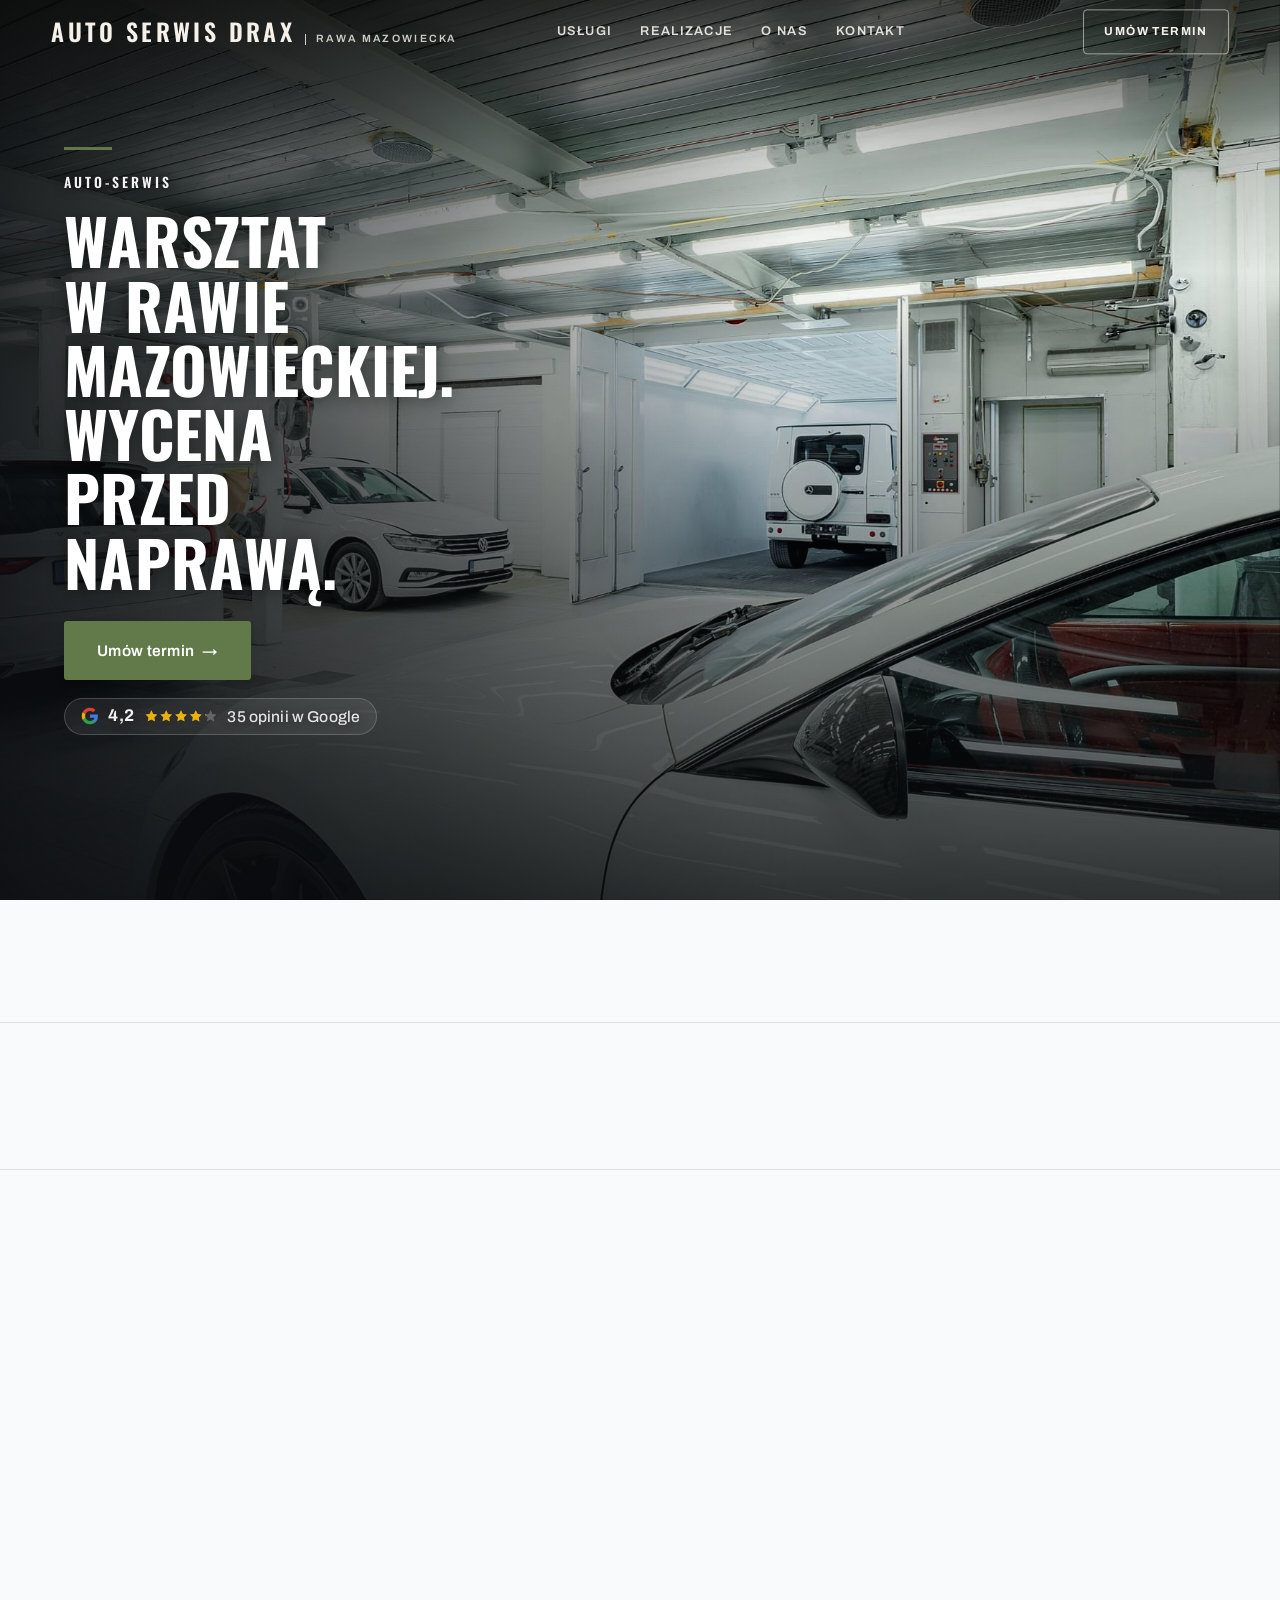
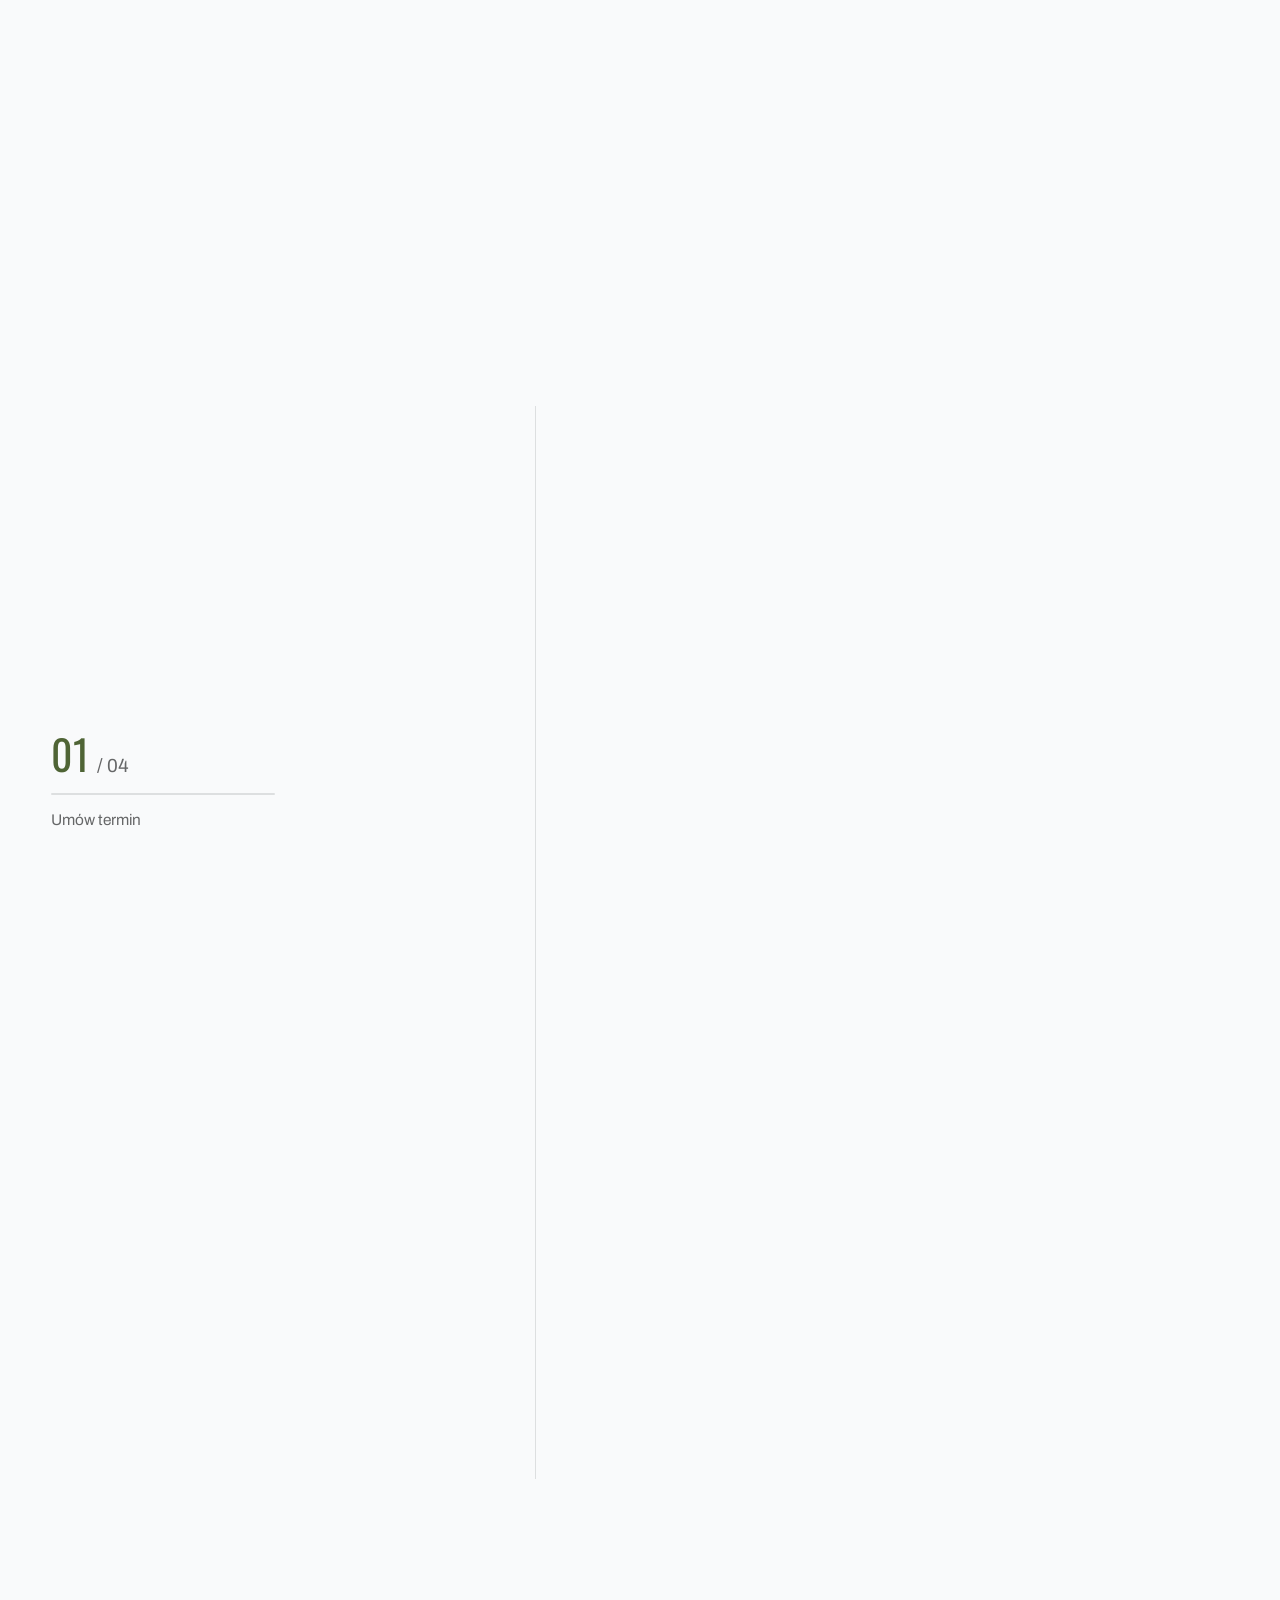
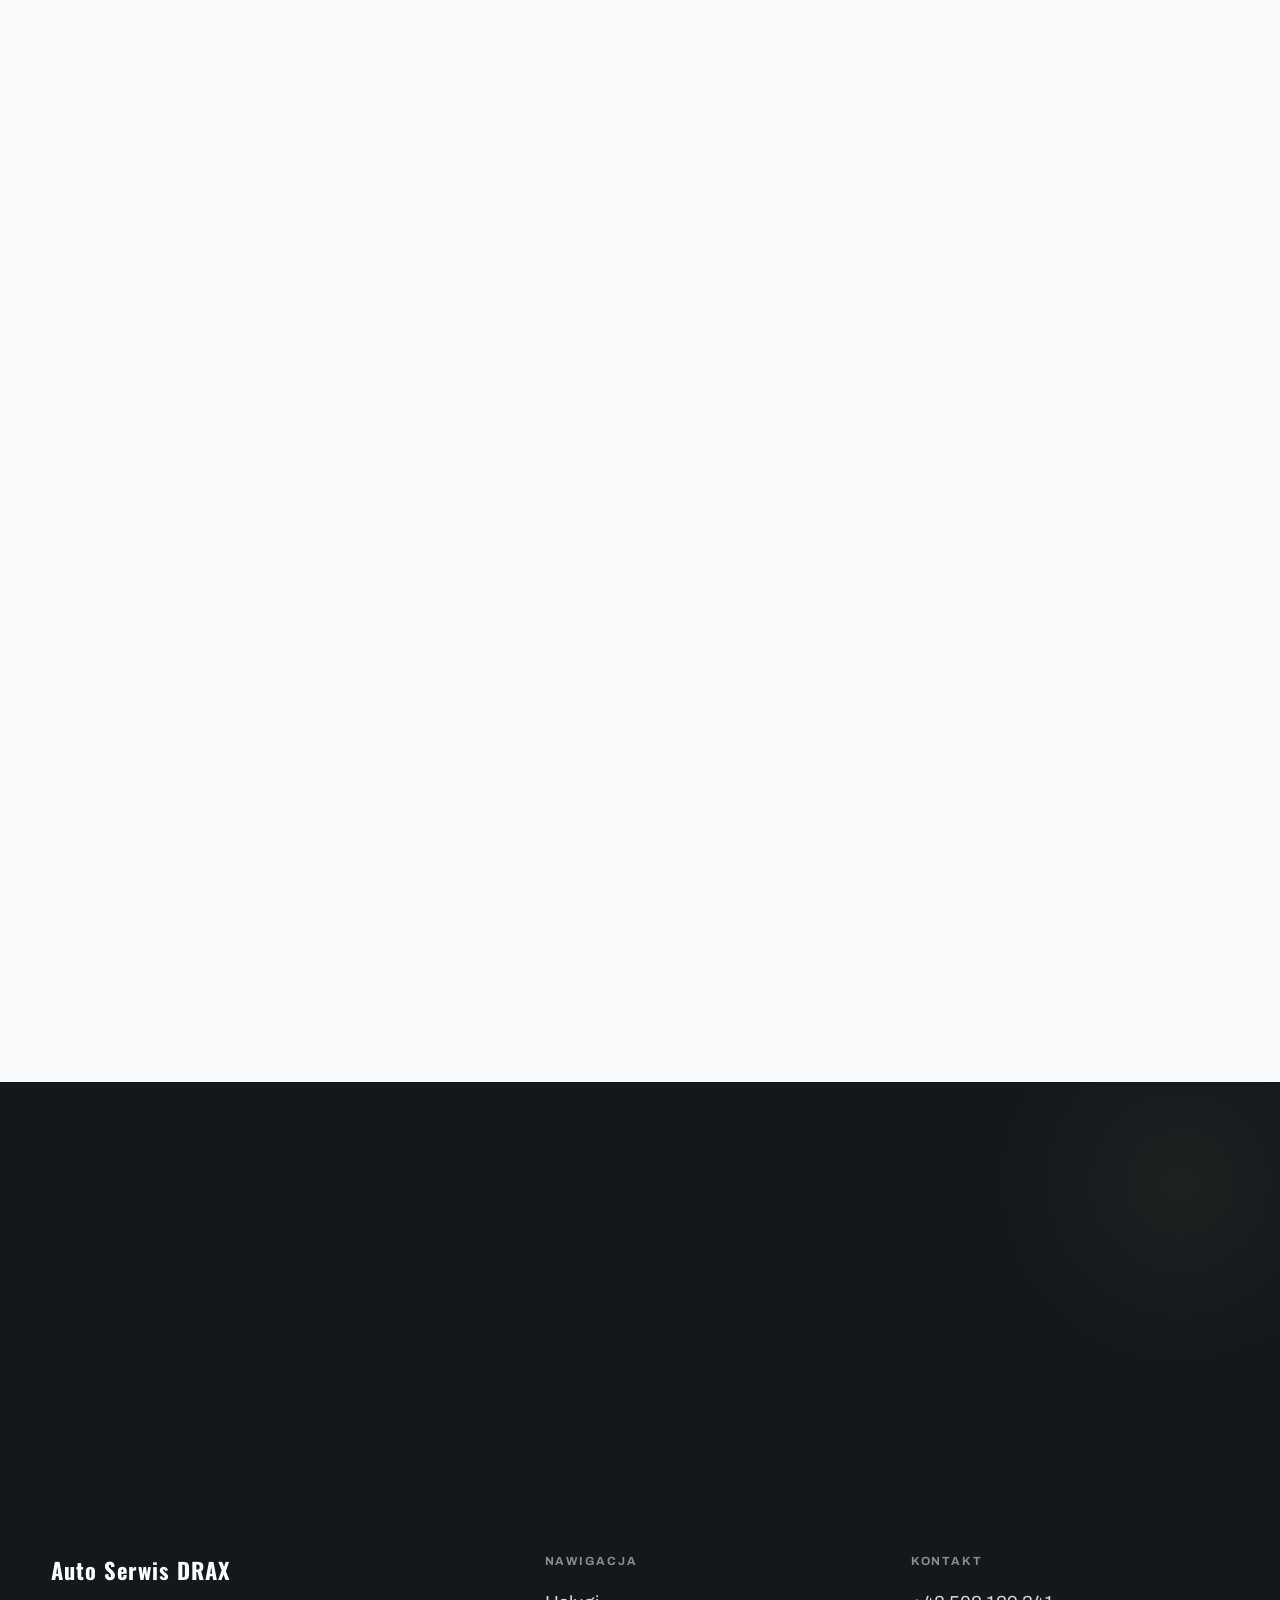
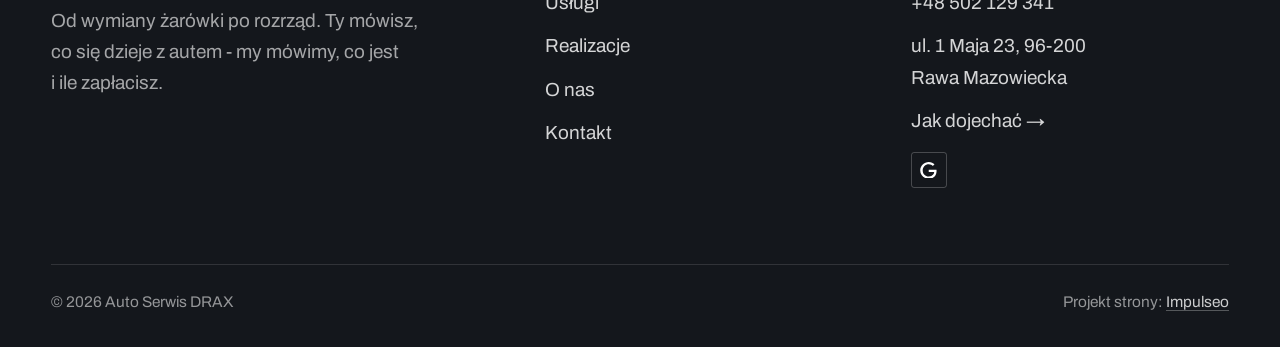
==== index.html @ 4b18a327 "Strona demo: f-h-u-drax-katarzyna-dorabiala" ====
<!DOCTYPE html>
<html lang="pl">
<head>
<meta charset="UTF-8">
<meta name="viewport" content="width=device-width, initial-scale=1.0">
<title>Auto Serwis DRAX - warsztat samochodowy</title>
<meta name="description" content="Warsztat samochodowy w Rawie Mazowieckiej: przeglądy, naprawy mechaniczne, diagnostyka, klimatyzacja, opony. Cenę znasz przed naprawą. Zadzwoń: +48 502 129 341.">
<link rel="canonical" href="https://kris20032.github.io/f-h-u-drax-katarzyna-dorabiala/">
<meta name="robots" content="noindex, nofollow">
<meta property="og:type" content="website">
<meta property="og:locale" content="pl_PL">
<meta property="og:site_name" content="Auto Serwis DRAX">
<meta property="og:title" content="Auto Serwis DRAX - warsztat samochodowy">
<meta property="og:description" content="Warsztat samochodowy w Rawie Mazowieckiej: przeglądy, naprawy mechaniczne, diagnostyka, klimatyzacja, opony. Cenę znasz przed naprawą. Zadzwoń: +48 502 129 341.">
<meta property="og:url" content="https://kris20032.github.io/f-h-u-drax-katarzyna-dorabiala/">
<meta property="og:image" content="https://kris20032.github.io/f-h-u-drax-katarzyna-dorabiala/img/og.jpg">
<meta property="og:image:width" content="1200">
<meta property="og:image:height" content="630">
<meta name="twitter:card" content="summary_large_image">
<script type="application/ld+json">{"@context": "https://schema.org", "@type": "AutoRepair", "name": "Auto Serwis DRAX", "url": "https://kris20032.github.io/f-h-u-drax-katarzyna-dorabiala/", "telephone": "+48502129341", "image": "https://kris20032.github.io/f-h-u-drax-katarzyna-dorabiala/img/og.jpg", "address": "ul. 1 Maja 23, 96-200 Rawa Mazowiecka", "sameAs": ["https://www.google.com/maps/place/F.H.U.+DRAX+KATARZYNA+DORABIA%C5%81A/@51.7636779,20.2411937,17z/data=!4m6!3m5!1s0x4719705bfe88491b:0x3446fc376661b78e!8m2!3d51.7636779!4d20.2411937!16s%2Fg%2F1v26kvxt"]}</script>
<link rel="preconnect" href="https://fonts.googleapis.com">
<link rel="preconnect" href="https://fonts.gstatic.com" crossorigin>
<link href="https://fonts.googleapis.com/css2?family=Oswald:wght@500;600;700&family=Archivo:wght@400;500;600&display=swap" rel="stylesheet">
<link rel="stylesheet" href="assets/styles.css?v=0ae2d684">
</head>
<body>

<header class="nav">
  <div class="wrap nav-inner">
    <a class="brand" href="index.html"><span class="name">Auto Serwis DRAX</span><span class="sub">Rawa Mazowiecka</span></a>
    <nav class="nav-links">
      <a href="oferta.html">Usługi</a>
      <a href="realizacje.html">Realizacje</a>
      <a href="o-nas.html">O nas</a>
      <a href="kontakt.html">Kontakt</a>
      <a href="kontakt.html" class="btn btn-accent">Umów termin</a>
    </nav>
    <button class="nav-toggle" aria-label="Menu"><span></span><span></span><span></span></button>
  </div>
</header>

<main>
<section class="hero-auto">
  <img class="ha-bg" src="img/hero.jpg" fetchpriority="high" data-rotate="img/g2.jpg|img/g3.jpg" alt="Auto Serwis DRAX" width="1880" height="1253">
  <div class="ha-veil"></div>
  <div class="ha-inner">
    <span class="ha-tick" aria-hidden="true"></span>
    <span class="ha-kicker">Auto-serwis</span>
    <h1 class="ha-claim">Warsztat w Rawie Mazowieckiej. Wycena przed naprawą.</h1>
    <a href="kontakt.html" class="btn btn-accent ha-cta">Umów termin <span class="arr">→</span></a>
      <p class="ha-rating"><span class="g-badge"><svg class="gb-ico" viewBox="0 0 24 24" width="18" height="18" aria-hidden="true"><path fill="#4285F4" d="M22.56 12.25c0-.78-.07-1.53-.2-2.25H12v4.26h5.92c-.26 1.37-1.04 2.53-2.21 3.31v2.77h3.57c2.08-1.92 3.28-4.74 3.28-8.09z"/><path fill="#34A853" d="M12 23c2.97 0 5.46-.98 7.28-2.66l-3.57-2.77c-.98.66-2.23 1.06-3.71 1.06-2.86 0-5.29-1.93-6.16-4.53H2.18v2.84C3.99 20.53 7.7 23 12 23z"/><path fill="#FBBC05" d="M5.84 14.09c-.22-.66-.35-1.36-.35-2.09s.13-1.43.35-2.09V7.07H2.18C1.43 8.55 1 10.22 1 12s.43 3.45 1.18 4.93l2.85-2.22.81-.62z"/><path fill="#EA4335" d="M12 5.38c1.62 0 3.06.56 4.21 1.64l3.15-3.15C17.45 2.09 14.97 1 12 1 7.7 1 3.99 3.47 2.18 7.07l3.66 2.84c.87-2.6 3.3-4.53 6.16-4.53z"/></svg><b class="gb-ocena">4,2</b><svg class="gb-stars" viewBox="0 0 90 18" width="74" height="14.8" aria-hidden="true"><g fill="currentColor" opacity=".26"><path transform="translate(0,0)" d="M9 1.6l2.2 4.46 4.92.72-3.56 3.47.84 4.9L9 12.74l-4.4 2.31.84-4.9L1.88 6.68l4.92-.72L9 1.6Z"/><path transform="translate(18,0)" d="M9 1.6l2.2 4.46 4.92.72-3.56 3.47.84 4.9L9 12.74l-4.4 2.31.84-4.9L1.88 6.68l4.92-.72L9 1.6Z"/><path transform="translate(36,0)" d="M9 1.6l2.2 4.46 4.92.72-3.56 3.47.84 4.9L9 12.74l-4.4 2.31.84-4.9L1.88 6.68l4.92-.72L9 1.6Z"/><path transform="translate(54,0)" d="M9 1.6l2.2 4.46 4.92.72-3.56 3.47.84 4.9L9 12.74l-4.4 2.31.84-4.9L1.88 6.68l4.92-.72L9 1.6Z"/><path transform="translate(72,0)" d="M9 1.6l2.2 4.46 4.92.72-3.56 3.47.84 4.9L9 12.74l-4.4 2.31.84-4.9L1.88 6.68l4.92-.72L9 1.6Z"/></g><clipPath id="gs840"><rect x="0" y="0" width="75.6" height="18"/></clipPath><g fill="#FBBC04" clip-path="url(#gs840)"><path transform="translate(0,0)" d="M9 1.6l2.2 4.46 4.92.72-3.56 3.47.84 4.9L9 12.74l-4.4 2.31.84-4.9L1.88 6.68l4.92-.72L9 1.6Z"/><path transform="translate(18,0)" d="M9 1.6l2.2 4.46 4.92.72-3.56 3.47.84 4.9L9 12.74l-4.4 2.31.84-4.9L1.88 6.68l4.92-.72L9 1.6Z"/><path transform="translate(36,0)" d="M9 1.6l2.2 4.46 4.92.72-3.56 3.47.84 4.9L9 12.74l-4.4 2.31.84-4.9L1.88 6.68l4.92-.72L9 1.6Z"/><path transform="translate(54,0)" d="M9 1.6l2.2 4.46 4.92.72-3.56 3.47.84 4.9L9 12.74l-4.4 2.31.84-4.9L1.88 6.68l4.92-.72L9 1.6Z"/><path transform="translate(72,0)" d="M9 1.6l2.2 4.46 4.92.72-3.56 3.47.84 4.9L9 12.74l-4.4 2.31.84-4.9L1.88 6.68l4.92-.72L9 1.6Z"/></g></svg><span class="gb-txt">35 opinii w Google</span></span></p>
  </div>
</section>
<section class="spec-ribbon">
  <div class="wrap">
    <ul class="sr-row reveal"><li>Przeglądy okresowe</li><li>Naprawy mechaniczne</li><li>Wymiana oleju i płynów</li><li>Diagnostyka komputerowa</li><li>Klimatyzacja</li><li>Opony i wulkanizacja</li></ul>
  </div>
</section>
<section class="opinie-mini" aria-label="Opinie klientów">
  <div class="wrap">
    <div class="om-row">
      <div class="om-item reveal"><blockquote>„Wycena naprawy innego warsztatu - 5000zł.”</blockquote><span class="om-autor">Michał Wijata</span></div>
      <div class="om-item reveal"><blockquote>„W czasie podróży przez Polskę mój samochód odmówił posłuszeństwa (awaria turbosprężarki w TDI).”</blockquote><span class="om-autor">Piotr Mróz</span></div>
      <div class="om-item reveal"><blockquote>„W trasie ze śląska padło turbo w Volvo V50 1.6d.”</blockquote><span class="om-autor">Przemysław</span></div>
    </div>
  </div>
</section>
<section class="gateways-band">
  <div class="wrap">
    <div class="gateways">
      <a href="oferta.html" class="gateway reveal"><img src="img/g13.jpg" alt="Przeglądy okresowe" loading="lazy" width="1600" height="1065" decoding="async"><span class="g-ttl">Przeglądy okresowe</span></a>
      <a href="oferta.html" class="gateway reveal"><img src="img/g14.jpg" alt="Naprawy mechaniczne" loading="lazy" width="1600" height="1066" decoding="async"><span class="g-ttl">Naprawy mechaniczne</span></a>
      <a href="oferta.html" class="gateway reveal"><img src="img/g1.jpg" alt="Wymiana oleju i płynów" loading="lazy" width="1600" height="1375" decoding="async"><span class="g-ttl">Wymiana oleju i płynów</span></a>
    </div>
  </div>
</section>
<section class="proces proces-os auto">
  <div class="wrap proc-grid">
    <div class="proc-side">
      <div class="head reveal">
        <span class="eyebrow">Jak pracujemy</span>
        <h2>Twoje auto w dobrych rękach</h2>
        <p>Od przyjęcia auta do odbioru wiesz, na jakim etapie jest naprawa.</p>
      </div>
      <div class="proc-count" aria-hidden="true"><span class="pc-cur">01</span><span class="pc-all">/ 04</span></div>
      <div class="proc-bar" aria-hidden="true"><i></i></div>
      <p class="proc-now" aria-hidden="true">Umów termin</p>
    </div>
    <ol class="proces-line">
      <li class="reveal"><span class="pno">01</span><h3>Umów termin</h3><p>Zadzwoń lub napisz - dobierzemy dogodną datę.</p></li>
      <li class="reveal"><span class="pno">02</span><h3>Diagnoza i wycena</h3><p>Oglądamy auto, doradzamy zakres i podajemy jasną cenę.</p></li>
      <li class="reveal"><span class="pno">03</span><h3>Wykonanie usługi</h3><p>Pracujemy dokładnie, na sprawdzonych produktach i sprzęcie.</p></li>
      <li class="reveal"><span class="pno">04</span><h3>Odbiór auta</h3><p>Sprawdzamy efekt razem z Tobą i oddajemy auto gotowe do drogi.</p></li>
    </ol>
  </div>
</section>
<section class="stopklatka" aria-hidden="true">
  <div class="stk-bg" style="background-image:url(img/g6.jpg)"></div>
</section>
<section>
  <div class="wrap">
    <div class="head reveal">
      <span class="eyebrow">Realizacje</span>
      <h2>Z hali warsztatu</h2>
      <p>Podnośnik, tester, klucze i auta klientów - codzienność warsztatu bez pozowania. Każde z tych aut wróciło do właściciela na kołach.</p>
    </div>
    <div class="gallery">
      <div class="tile t-two3 reveal"><img src="img/g4.jpg" alt="Auto Serwis DRAX" loading="lazy" width="1502" height="1084" decoding="async"></div>
      <div class="tile t-third reveal"><img src="img/g5.jpg" alt="Auto Serwis DRAX" loading="lazy" width="1516" height="960" decoding="async"></div>
      <div class="tile t-third reveal"><img src="img/g7.jpg" alt="Auto Serwis DRAX" loading="lazy" width="1600" height="1066" decoding="async"></div>
      <div class="tile t-third reveal"><img src="img/g8.jpg" alt="Auto Serwis DRAX" loading="lazy" width="1600" height="1066" decoding="async"></div>
      <div class="tile t-third reveal"><img src="img/g9.jpg" alt="Auto Serwis DRAX" loading="lazy" width="1510" height="952" decoding="async"></div>
    </div>
    <div style="margin-top:var(--space-7)" class="reveal"><a href="realizacje.html" class="btn btn-accent">Pełna galeria <span class="arr">→</span></a></div>
  </div>
</section>
<section class="opinie">
  <div class="wrap">
    <div class="head center reveal">
      <span class="eyebrow">Opinie</span>
      <h2>Co mówią klienci</h2>
    </div>
    <p class="op-meta reveal"><span class="g-badge"><svg class="gb-ico" viewBox="0 0 24 24" width="18" height="18" aria-hidden="true"><path fill="#4285F4" d="M22.56 12.25c0-.78-.07-1.53-.2-2.25H12v4.26h5.92c-.26 1.37-1.04 2.53-2.21 3.31v2.77h3.57c2.08-1.92 3.28-4.74 3.28-8.09z"/><path fill="#34A853" d="M12 23c2.97 0 5.46-.98 7.28-2.66l-3.57-2.77c-.98.66-2.23 1.06-3.71 1.06-2.86 0-5.29-1.93-6.16-4.53H2.18v2.84C3.99 20.53 7.7 23 12 23z"/><path fill="#FBBC05" d="M5.84 14.09c-.22-.66-.35-1.36-.35-2.09s.13-1.43.35-2.09V7.07H2.18C1.43 8.55 1 10.22 1 12s.43 3.45 1.18 4.93l2.85-2.22.81-.62z"/><path fill="#EA4335" d="M12 5.38c1.62 0 3.06.56 4.21 1.64l3.15-3.15C17.45 2.09 14.97 1 12 1 7.7 1 3.99 3.47 2.18 7.07l3.66 2.84c.87-2.6 3.3-4.53 6.16-4.53z"/></svg><b class="gb-ocena">4,2</b><svg class="gb-stars" viewBox="0 0 90 18" width="74" height="14.8" aria-hidden="true"><g fill="currentColor" opacity=".26"><path transform="translate(0,0)" d="M9 1.6l2.2 4.46 4.92.72-3.56 3.47.84 4.9L9 12.74l-4.4 2.31.84-4.9L1.88 6.68l4.92-.72L9 1.6Z"/><path transform="translate(18,0)" d="M9 1.6l2.2 4.46 4.92.72-3.56 3.47.84 4.9L9 12.74l-4.4 2.31.84-4.9L1.88 6.68l4.92-.72L9 1.6Z"/><path transform="translate(36,0)" d="M9 1.6l2.2 4.46 4.92.72-3.56 3.47.84 4.9L9 12.74l-4.4 2.31.84-4.9L1.88 6.68l4.92-.72L9 1.6Z"/><path transform="translate(54,0)" d="M9 1.6l2.2 4.46 4.92.72-3.56 3.47.84 4.9L9 12.74l-4.4 2.31.84-4.9L1.88 6.68l4.92-.72L9 1.6Z"/><path transform="translate(72,0)" d="M9 1.6l2.2 4.46 4.92.72-3.56 3.47.84 4.9L9 12.74l-4.4 2.31.84-4.9L1.88 6.68l4.92-.72L9 1.6Z"/></g><clipPath id="gs840"><rect x="0" y="0" width="75.6" height="18"/></clipPath><g fill="#FBBC04" clip-path="url(#gs840)"><path transform="translate(0,0)" d="M9 1.6l2.2 4.46 4.92.72-3.56 3.47.84 4.9L9 12.74l-4.4 2.31.84-4.9L1.88 6.68l4.92-.72L9 1.6Z"/><path transform="translate(18,0)" d="M9 1.6l2.2 4.46 4.92.72-3.56 3.47.84 4.9L9 12.74l-4.4 2.31.84-4.9L1.88 6.68l4.92-.72L9 1.6Z"/><path transform="translate(36,0)" d="M9 1.6l2.2 4.46 4.92.72-3.56 3.47.84 4.9L9 12.74l-4.4 2.31.84-4.9L1.88 6.68l4.92-.72L9 1.6Z"/><path transform="translate(54,0)" d="M9 1.6l2.2 4.46 4.92.72-3.56 3.47.84 4.9L9 12.74l-4.4 2.31.84-4.9L1.88 6.68l4.92-.72L9 1.6Z"/><path transform="translate(72,0)" d="M9 1.6l2.2 4.46 4.92.72-3.56 3.47.84 4.9L9 12.74l-4.4 2.31.84-4.9L1.88 6.68l4.92-.72L9 1.6Z"/></g></svg><span class="gb-txt">35 opinii w Google</span></span></p>
    <p class="op-meta reveal"><a class="op-google" href="https://www.google.com/maps/place/F.H.U.+DRAX+KATARZYNA+DORABIA%C5%81A/@51.7636779,20.2411937,17z/data=!4m6!3m5!1s0x4719705bfe88491b:0x3446fc376661b78e!8m2!3d51.7636779!4d20.2411937!16s%2Fg%2F1v26kvxt" target="_blank" rel="noopener"><svg class="op-g-ico" viewBox="0 0 24 24" width="17" height="17" aria-hidden="true"><path fill="#4285F4" d="M22.56 12.25c0-.78-.07-1.53-.2-2.25H12v4.26h5.92c-.26 1.37-1.04 2.53-2.21 3.31v2.77h3.57c2.08-1.92 3.28-4.74 3.28-8.09z"/><path fill="#34A853" d="M12 23c2.97 0 5.46-.98 7.28-2.66l-3.57-2.77c-.98.66-2.23 1.06-3.71 1.06-2.86 0-5.29-1.93-6.16-4.53H2.18v2.84C3.99 20.53 7.7 23 12 23z"/><path fill="#FBBC05" d="M5.84 14.09c-.22-.66-.35-1.36-.35-2.09s.13-1.43.35-2.09V7.07H2.18C1.43 8.55 1 10.22 1 12s.43 3.45 1.18 4.93l2.85-2.22.81-.62z"/><path fill="#EA4335" d="M12 5.38c1.62 0 3.06.56 4.21 1.64l3.15-3.15C17.45 2.09 14.97 1 12 1 7.7 1 3.99 3.47 2.18 7.07l3.66 2.84c.87-2.6 3.3-4.53 6.16-4.53z"/></svg><span>Zobacz opinie w Google</span><span class="arr">→</span></a></p>
    <div class="opinie-grid">
      <figure class="op-card reveal"><blockquote>Wycena naprawy innego warsztatu - 5000zł. Naprawa zamknęła się w kwocie przeszło 7x niższej. Najlepszy kontakt telefoniczny w porównaniu do okolicznych warsztatów - kontaktowałem się ze wszystkimi dostępnymi.</blockquote><span class="op-autor">Michał Wijata</span></figure>
      <figure class="op-card reveal"><blockquote>W czasie podróży przez Polskę mój samochód odmówił posłuszeństwa (awaria turbosprężarki w TDI). Miałem szczęście że ta firma w sposób fachowy, szybki i niedrogi naprawiła moje auto.</blockquote><span class="op-autor">Piotr Mróz</span></figure>
      <figure class="op-card reveal"><blockquote>W trasie ze śląska padło turbo w Volvo V50 1.6d. Dzięki uprzejmości udało się dogadać na dostarczenie samochodu z nową turbosprężarką do montażu z rana i popołudniu wrócić naprawionym wozem do domu.</blockquote><span class="op-autor">Przemysław</span></figure>
    </div>
  </div>
</section>
<section class="cta">
  <div class="wrap">
    <div class="reveal">
      <span class="eyebrow">Umów się</span>
      <h2>Umów auto na wizytę.</h2>
      <p>Zadzwoń lub napisz - obejrzymy auto, doradzimy zakres i podamy jasną cenę. Bez zobowiązań.</p>
    </div>
    <div class="cta-actions reveal">
      <a href="kontakt.html" class="btn btn-light">Umów termin <span class="arr">→</span></a>
      <a href="tel:+48502129341" class="btn btn-ghost btn-ghost-cta">+48 502 129 341</a>
    </div>
  </div>
</section>
</main>

<footer>
  <div class="wrap">
    <div class="foot-grid">
      <div class="foot-brand">
        <div class="name">Auto Serwis DRAX</div>
        <p>Od wymiany żarówki po rozrząd. Ty mówisz, co się dzieje z autem - my mówimy, co jest i ile zapłacisz.</p>
      </div>
      <div class="foot-col">
        <h4>Nawigacja</h4>
        <a href="oferta.html">Usługi</a>
        <a href="realizacje.html">Realizacje</a>
        <a href="o-nas.html">O nas</a>
        <a href="kontakt.html">Kontakt</a>
      </div>
      <div class="foot-col">
        <h4>Kontakt</h4>
        <a href="tel:+48502129341">+48 502 129 341</a>
        <p>ul. 1 Maja 23, 96-200 Rawa Mazowiecka</p>
        <a href="https://www.google.com/maps/place/F.H.U.+DRAX+KATARZYNA+DORABIA%C5%81A/@51.7636779,20.2411937,17z/data=!4m6!3m5!1s0x4719705bfe88491b:0x3446fc376661b78e!8m2!3d51.7636779!4d20.2411937!16s%2Fg%2F1v26kvxt" target="_blank" rel="noopener">Jak dojechać →</a>
      <div class="foot-soc">
        <a class="soc" href="https://www.google.com/maps/place/F.H.U.+DRAX+KATARZYNA+DORABIA%C5%81A/@51.7636779,20.2411937,17z/data=!4m6!3m5!1s0x4719705bfe88491b:0x3446fc376661b78e!8m2!3d51.7636779!4d20.2411937!16s%2Fg%2F1v26kvxt" target="_blank" rel="noopener" aria-label="Google - Auto Serwis DRAX"><svg viewBox="0 0 24 24" aria-hidden="true" focusable="false"><path d="M12.48 10.92v3.28h7.84c-.24 1.84-.853 3.187-1.787 4.133-1.147 1.147-2.933 2.4-6.053 2.4-4.827 0-8.6-3.893-8.6-8.72s3.773-8.72 8.6-8.72c2.6 0 4.507 1.027 5.907 2.347l2.307-2.307C18.747 1.44 16.133 0 12.48 0 5.867 0 .307 5.387.307 12s5.56 12 12.173 12c3.573 0 6.267-1.173 8.373-3.36 2.16-2.16 2.84-5.213 2.84-7.667 0-.76-.053-1.467-.173-2.053H12.48z" fill="currentColor"/></svg></a>
      </div>
      </div>
    </div>
    <div class="foot-bot">
      <span>© 2026 Auto Serwis DRAX</span>
      <span>Projekt strony: <a class="foot-credit" href="https://impulseo.pl" target="_blank" rel="noopener">Impulseo</a></span>
    </div>
  </div>
</footer>
<div class="sticky-reserve"><a class="sr-book" href="kontakt.html">Umów termin</a><a class="sr-call" href="tel:+48502129341" aria-label="Zadzwoń"><svg class="ico-tel" width="16" height="16" viewBox="0 0 24 24" fill="none" aria-hidden="true"><path d="M6.6 10.8a15.5 15.5 0 0 0 6.6 6.6l2.2-2.2a1 1 0 0 1 1-.24 11.4 11.4 0 0 0 3.6.58 1 1 0 0 1 1 1V20a1 1 0 0 1-1 1A17 17 0 0 1 3 4a1 1 0 0 1 1-1h3.5a1 1 0 0 1 1 1c0 1.25.2 2.46.58 3.6a1 1 0 0 1-.25 1l-2.23 2.2Z" fill="currentColor"/></svg></a></div>
<div class="demo-wazne" data-do="2026-11-12" data-cykl="3" hidden><svg class="dw-ico" width="13" height="13" viewBox="0 0 24 24" fill="none" aria-hidden="true"><circle cx="12" cy="12" r="8.6" stroke="currentColor" stroke-width="1.8"/><path d="M12 7.2V12l3.3 2" stroke="currentColor" stroke-width="1.8" stroke-linecap="round"/></svg><span class="dw-txt"></span></div>

<script src="assets/main.js"></script>
</body>
</html>
---- assets/styles.css ----
/* ============================================================
   STOLBASZ — premium, architektoniczny B2B fit-out
   Jasna paleta, zero brązu. System wg premium-web-craft.
   Projekt strony: Impulseo (impulseo.pl)
   ============================================================ */

:root{
  /* PALETA — jasna, architektoniczna, chłodna */
  --paper:#f4f5f7;          /* główne tło */
  --paper-2:#e7e9ee;        /* sekcje alternatywne (chłodny jasny szary) */
  --paper-3:#e7e9ee;        /* delikatne wypełnienia */
  --ink:#14171c;            /* tekst główny — chłodny grafit */
  --ink-soft:#1f242c;       /* nagłówki drugorzędne */
  --muted:#8b9099;          /* tekst poboczny */
  --line:rgba(20,23,28,.12);/* hairline */
  --accent:#c8a04a;         /* stonowany petrol-slate — jedyny akcent */
  --accent-d:#9a7a31;
  --accent-soft:rgba(200,160,74,.10);
  --dark:#14171c;           /* sekcje ciemne (stopka/CTA) */

  /* HOVER ZDJĘĆ — JEDEN standard dla całego silnika (decyzja K. 04.08.2026, artefakt z wariantami).
     AKTUALNE (K.+Szymon 09.08.2026, wybór z artefaktu 6 wariantów): zoom 1.05 przy 1.4s -
     przy tak długim czasie mocniejszy kadr NIE skacze, tylko „oddycha". Poprzedni standard
     (1.02 / .55s z 04.08) odbierany jako dynamiczny i szybki.
     Spoczynek lekko przygaszony, ale TYLKO tam, gdzie jest mysz (@media hover:hover) —
     na telefonie zdjęcia zostają w pełnej jasności. */
  --img-zoom:1.05;                   /* K.+Szymon 09.08: wariant F z artefaktu porównawczego */
  --img-rest:brightness(.95) saturate(.99);
  --img-hot:brightness(1.06) saturate(1.05);
  --img-dur:1.4s;                    /* K.+Szymon 09.08 (wariant F): powoli = elegancko */
  --img-ease:cubic-bezier(.16,.84,.44,1);  /* miękki ogon, efekt „oddychania" */

  /* ODSTĘPY — skala 4/8 */
  --space-1:4px; --space-2:8px; --space-3:12px; --space-4:16px; --space-5:24px;
  --space-6:32px; --space-7:48px; --space-8:64px; --space-9:96px; --space-10:128px;

  /* TYPOGRAFIA — fluid clamp() (skala podbita 16.07.2026: większe, czytelniejsze litery — uwaga Adama) */
  --text-sm:clamp(.9rem,.87rem + .12vw,1rem);
  --text-base:clamp(1.08rem,1.04rem + .18vw,1.2rem);
  --text-lg:clamp(1.24rem,1.15rem + .34vw,1.44rem);
  --text-h3:clamp(1.34rem,1.22rem + .55vw,1.66rem);
  --text-h2:clamp(2.1rem,1.66rem + 2.1vw,3.1rem);
  --text-h1:clamp(2.9rem,2.1rem + 4vw,5.1rem);

  /* PROMIENIE — architektoniczne, raczej ostre */
  --r-sm:3px; --r-md:6px; --r-lg:10px;

  /* RUCH */
  --ease:cubic-bezier(.25,.46,.45,.94); --dur:.24s;

  /* CIENIE — miękkie, warstwowe */
  --sh-sm:0 1px 2px rgba(16,24,32,.04), 0 2px 8px rgba(16,24,32,.05);
  --sh-md:0 2px 6px rgba(16,24,32,.05), 0 12px 28px -8px rgba(16,24,32,.12);
  --sh-lg:0 6px 14px rgba(16,24,32,.07), 0 26px 56px -18px rgba(16,24,32,.22);

  --hairline:1px solid var(--line);

  --font-display:'Oswald','Archivo',sans-serif;
  --font-body:'Archivo',sans-serif;
}

*{box-sizing:border-box;margin:0;padding:0}
html{scroll-behavior:smooth}
body{
  font-family:var(--font-body);
  font-size:var(--text-base);
  line-height:1.65;
  color:var(--ink);
  background:var(--paper);
  -webkit-font-smoothing:antialiased;
  text-rendering:optimizeLegibility;
}
img{max-width:100%;height:auto;display:block}  /* height:auto = width/height z atrybutów trzyma proporcje (TOP#12) */
a{color:inherit;text-decoration:none}

.wrap{width:min(92%,1180px);margin-inline:auto}
section{padding-block:clamp(52px,6.5vw,96px)}

h1,h2,h3{font-family:var(--font-display);font-weight:700;line-height:1.08;letter-spacing:-.02em;color:var(--ink)}
h1{font-size:var(--text-h1);letter-spacing:-.035em}
h2{font-size:var(--text-h2);letter-spacing:-.025em}
h3{font-size:var(--text-h3)}
/* MIARA — długość wiersza. WCAG 2.2 SC 1.4.8: max 80 znaków; Butterick: 45–90.
   68ch daje realnie 72–78 znaków polskiego tekstu, czyli z zapasem pod granicą.
   Wcześniej limit miał TYLKO <p> — <li>, <blockquote> i <dd> nie miały żadnego,
   i to jedyny powód, dla którego 23 bloki na dwóch oddanych stronach jadą po
   83–106 znaków w wierszu (pomiar 07.08.2026, bramka `miara`).
   ⚠️ Listy i definicje ograniczamy TYLKO bez klasy: `ul`/`ol` z klasą to u nas
   układ (siatki kafli, menu), a nie tekst ciągły — tam miarę wyznacza układ. */
/* 60ch, nie 68ch (K. 10.08): po zmianie fontów na węższe kroje (DM Sans i spółka)
   w 68ch mieściło się ~90 znaków - bramka pikselowa słusznie zgłaszała przekroczenie
   granicy 80. Pomiar na żywej przeglądarce: 60ch = 90 znaków, 53ch = ~78 znaków, czyli normę WCAG 1.4.8. */
:root{ --miara:53ch }
p{max-width:min(100%,var(--miara))}
blockquote,
ul:not([class])>li, ol:not([class])>li,
dl:not([class])>dd{max-width:min(100%,var(--miara))}

/* ⚠️ Świadomie BEZ wyjątku `.tile p,.card p,.svc p{max-width:none}`, choć nasuwa się sam:
   te akapity BYŁY już ograniczone (stare `p{max-width:65ch}`), więc „wyjątek" nie odblokowałby
   niczego nowego — tylko ROZLUŹNIŁ stan sprzed zmiany na wszystkich demach naraz.
   `figcaption` żadna z reguł wyżej nie dotyczy, więc też nie potrzebuje zwolnienia. */

/* ŁAMANIE. `balance` wyrównuje długości wierszy w nagłówku, `pretty` pilnuje ostatniego
   wiersza akapitu, żeby nie został w nim jeden wyraz. Obsługiwane od Chrome 117 /
   Safari 17.5; starsze przeglądarki po prostu ignorują tę własność.
   `text-wrap:pretty` nie występowało dotąd ANI RAZ w silniku ani w repo klientów. */
h1,h2,h3,.lead,.lede{text-wrap:balance}
p,li,blockquote,dd{text-wrap:pretty}

.eyebrow{
  font-family:var(--font-body);
  font-size:var(--text-sm);
  font-weight:600;
  letter-spacing:.18em;
  text-transform:uppercase;
  color:var(--accent);
  display:inline-flex;align-items:center;gap:var(--space-3);
}
/* flex:none + margin-top = kreska trzyma się PIERWSZEJ linii. Wcześniej align-items:center
   centrowało ją względem całego bloku i przy zawinięciu (długi kicker typu
   „…WNĘTRZ · LESZNO · OD 2019") druga linia lądowała z brzydkim wcięciem. */
.eyebrow{align-items:flex-start}
.eyebrow>*,.eyebrow{text-wrap:balance}   /* dlugi kicker lamal sie na sierote typu samo „2019" w drugiej linii */
.eyebrow::before{content:"";width:28px;height:1px;background:var(--accent);display:inline-block;flex:none;margin-top:.62em}

.muted{color:var(--muted)}
.lead{font-size:var(--text-lg);line-height:1.55;color:var(--ink-soft);max-width:50ch}

/* ---------- BUTTONS ---------- */
.btn{
  display:inline-flex;align-items:center;gap:var(--space-2);
  font-weight:600;font-size:var(--text-sm);letter-spacing:.02em;
  padding:var(--space-4) var(--space-6);
  border-radius:var(--r-sm);
  transition:transform var(--dur) var(--ease),box-shadow var(--dur) var(--ease),background var(--dur) var(--ease);
  cursor:pointer;border:1px solid transparent;
}
.btn-accent{background:var(--accent);color:#fff;box-shadow:var(--sh-sm)}
.btn-accent:hover{background:var(--accent-d);transform:translateY(-2px);box-shadow:var(--sh-md)}
.btn-accent:active{transform:translateY(0);box-shadow:var(--sh-sm)}
.btn-ghost{background:transparent;color:var(--ink);border-color:var(--line)}
.btn-ghost:hover{border-color:var(--accent);color:var(--accent);transform:translateY(-2px)}
.btn-light{background:#fff;color:var(--ink);box-shadow:var(--sh-sm)}
.btn-light:hover{transform:translateY(-2px);box-shadow:var(--sh-md)}
.btn .arr{transition:transform var(--dur) var(--ease)}
.btn:hover .arr{transform:translateX(4px)}

/* ---------- NAV ---------- */
.nav{
  position:sticky;top:0;z-index:50;
  background:color-mix(in srgb,var(--paper) 88%,transparent);
  backdrop-filter:saturate(140%) blur(10px);
  border-bottom:var(--hairline);
}
.nav-inner{display:flex;align-items:center;justify-content:space-between;gap:var(--space-5);height:72px}
/* ANTY-NACHODZENIE (K. 05.08.2026): długa nazwa firmy + przycisk z pełnym numerem nie mieściły się w pasku
   i flex ściskał linki PONIŻEJ ich treści - "Kontakt" wchodził na ramkę "Zadzwoń +48 ...". Teraz ustępuje
   nazwa marki (skrót wielokropkiem), a menu i przycisk nigdy się nie kurczą ani nie zachodzą na siebie. */
.brand{display:flex;flex-direction:column;line-height:1;min-width:0;flex:0 1 auto}
.brand .name{font-family:var(--font-display);font-weight:800;font-size:1.35rem;letter-spacing:.04em;white-space:nowrap;overflow:hidden;text-overflow:ellipsis}
.brand .sub{font-size:.62rem;letter-spacing:.34em;text-transform:uppercase;color:var(--muted);margin-top:5px;white-space:nowrap;overflow:hidden;text-overflow:ellipsis}
.nav-links{display:flex;align-items:center;gap:var(--space-6);flex:0 0 auto}
.nav-links a{font-size:var(--text-sm);font-weight:500;color:var(--ink-soft);position:relative;padding-block:4px;white-space:nowrap;transition:color var(--dur) var(--ease)}
.nav-links a::after{content:"";position:absolute;left:0;bottom:0;width:0;height:1.5px;background:var(--accent);transition:width var(--dur) var(--ease)}
.nav-links a:hover,.nav-links a.active{color:var(--ink)}
.nav-links a:hover::after,.nav-links a.active::after{width:100%}
.nav-links .btn{padding:var(--space-2) var(--space-5)}
/* przyciski w nav: właściwy kolor (przebij .nav-links a) + bez podkreślenia */
.nav-links a.btn-accent{color:#fff}
.nav-links a.btn-ghost,.nav-links a.btn-light{color:var(--ink)}
/* CTA w pasku: NIE podkreślenie spod linków menu, ale ten sam przelatujący błysk,
   co na wszystkich innych przyciskach (zgłoszenie K. 13.08.2026 - „na hero jest efekt
   światła przechodzącego przez przycisk, na navbarze go nie ma, a mają być identyczne").
   Reguła `.nav-links a::after` jest silniejsza od `.btn::after`, więc trzeba jej
   geometrię wyzerować i wpisać połysk z nazwy - samo `display:none` gasiło efekt. */
.nav-links a.btn::after{
  display:block;content:"";position:absolute;inset:0;z-index:-1;pointer-events:none;
  width:auto;height:auto;border-radius:inherit;   /* kasuje geometrię podkreślenia (width:0;height:1.5px) */
  background:linear-gradient(100deg,transparent 32%,rgba(255,255,255,.20) 50%,transparent 68%);
  translate:-120% 0}
@media (prefers-reduced-motion:no-preference){
  .nav-links a.btn:hover::after{translate:120% 0;transition:translate .75s var(--mt-ease,cubic-bezier(.16,.84,.44,1))}
}
.nav-toggle{display:none;background:none;border:none;cursor:pointer;flex-direction:column;gap:5px;padding:8px}
.nav-toggle span{width:24px;height:2px;background:var(--ink);transition:var(--dur)}
/* Ciasny zakres MIĘDZY menu mobilnym a pełnym pulpitem: zbijamy odstępy i nazwę marki,
   żeby wszystko zmieściło się naturalnie, zanim w ogóle dojdzie do skracania wielokropkiem. */
@media(max-width:1280px) and (min-width:921px){
  .nav-links{gap:var(--space-4)}
  .nav-links .btn{padding:var(--space-2) var(--space-4)}
  .brand .name{font-size:1.15rem}
}

/* ---------- HERO (split) ---------- */
.hero{position:relative;overflow:hidden;border-bottom:var(--hairline)}
.hero-grid{display:grid;grid-template-columns:1.05fr .95fr;gap:clamp(24px,4vw,60px);align-items:center;
  padding-block:clamp(36px,4.5vw,64px)}
.hero-copy .eyebrow{margin-bottom:var(--space-5)}
.hero-copy h1{margin-bottom:var(--space-5)}
.hero-copy .lead{margin-bottom:var(--space-7)}
.hero-actions{display:flex;flex-wrap:wrap;gap:var(--space-4)}
.hero-art{position:relative;aspect-ratio:4/3;border-radius:var(--r-lg);overflow:hidden;box-shadow:var(--sh-lg)}
.hero-art img{width:100%;height:100%;object-fit:cover}
.hero-art::after{content:"";position:absolute;inset:0;background:linear-gradient(180deg,transparent 55%,rgba(18,24,28,.28))}
.hero-badge{position:absolute;left:var(--space-5);bottom:var(--space-5);z-index:2;
  background:rgba(252,252,251,.94);backdrop-filter:blur(4px);
  border-radius:var(--r-md);padding:var(--space-4) var(--space-5);box-shadow:var(--sh-md);max-width:78%}
.hero-badge strong{display:block;font-family:var(--font-display);font-size:1rem;letter-spacing:-.01em}
.hero-badge span{font-size:var(--text-sm);color:var(--muted)}

/* ---------- HERO duży / kinowy (strona główna) ---------- */
.hero-cine{position:relative;min-height:clamp(560px,82vh,840px);min-height:clamp(560px,82svh,840px);display:flex;align-items:center;overflow:hidden;border-bottom:var(--hairline)}
.hero-cine>img{position:absolute;inset:0;width:100%;height:100%;object-fit:cover;z-index:0}
.hero-cine::after{content:"";position:absolute;inset:0;z-index:1;
  background:linear-gradient(95deg,rgba(13,18,23,.86) 0%,rgba(13,18,23,.64) 32%,rgba(13,18,23,.24) 62%,rgba(13,18,23,.04) 100%)}
.hero-cine .wrap{position:relative;z-index:2;padding-block:var(--space-8)}
.hero-cine .hero-copy{max-width:660px}
.hero-cine .eyebrow{color:#fff;margin-bottom:var(--space-5)}
.hero-cine .eyebrow::before{background:#fff}
.hero-cine h1{color:#fff;margin-bottom:var(--space-5);font-size:clamp(2.9rem,2rem + 4.4vw,5.2rem);text-wrap:balance}
.hero-cine .lead{color:rgba(255,255,255,.92);max-width:48ch;margin-bottom:var(--space-7)}
.hero-cine .hero-actions{display:flex;flex-wrap:wrap;gap:var(--space-4)}
/* NISKIE OKNO (laptop z dokiem i paskami przeglądarki ma ~700-780 px wysokości widoku):
   H1 do 5.2rem + długi lead nie mieściły się i przyciski wypadały POD krawędź ekranu -
   klient widział stronę bez ani jednego CTA. Skalujemy w dół, zamiast przycinać treść. */
@media(min-width:821px) and (max-height:820px){
  .hero-cine{min-height:clamp(520px,94svh,780px)}
  .hero-cine .wrap{padding-block:var(--space-6)}
  .hero-cine h1{font-size:clamp(2.2rem,1.5rem + 2.6vw,3.6rem);margin-bottom:var(--space-4)}
  .hero-cine .eyebrow{margin-bottom:var(--space-4)}
  .hero-cine .lead{margin-bottom:var(--space-5);max-width:44ch}
}
@media(max-width:680px){
  .hero-cine{min-height:clamp(520px,76vh,640px);min-height:clamp(520px,76svh,640px);align-items:flex-end}
  .hero-cine::after{background:linear-gradient(0deg,rgba(13,18,23,.9) 6%,rgba(13,18,23,.45) 55%,rgba(13,18,23,.25) 100%)}
  .hero-cine .wrap{padding-bottom:var(--space-9)}
  /* TELEFON (~90% oglądających): lead potrafił zająć 8 linii i zepchnąć CTA poza pierwszy ekran.
     Zwężamy interlinię i skalę - treści nie ucinamy, bo to ona sprzedaje. */
  .hero-cine .lead{font-size:.98rem;line-height:1.5;margin-bottom:var(--space-5)}
  .hero-cine .eyebrow{font-size:.72rem;letter-spacing:.13em;margin-bottom:var(--space-4)}
  .hero-cine .eyebrow::before{width:20px}
  .hero-cine h1{margin-bottom:var(--space-4)}
}

/* full-bleed hero variant (podstrony) */
.pagehead{position:relative;min-height:46vh;min-height:46svh;display:flex;align-items:flex-end;overflow:hidden;border-bottom:var(--hairline)}
.pagehead img{position:absolute;inset:0;width:100%;height:100%;object-fit:cover}
/* 10.08.2026 (decyzja K.): mocniejsze przyciemnienie + cień pod tekstem. Bramka mierzyła na
   nagłówkach podstron 3,38-3,43:1 przy wymaganych 4,5 — jasne zdjęcie (hala, śnieg, niebo)
   podchodziło pod biały tekst. Zdjęcia klientów są różne, więc kontrast musi dawać WARSTWA,
   a nie szczęśliwy dobór kadru. */
.pagehead::after{content:"";position:absolute;inset:0;background:linear-gradient(180deg,rgba(18,24,28,.40),rgba(18,24,28,.76))}
.pagehead .wrap{position:relative;z-index:2;padding-block:var(--space-9);color:#fff}
.pagehead h1{color:#fff;max-width:18ch;text-shadow:0 2px 16px rgba(0,0,0,.55)}
.pagehead .eyebrow{color:#fff}
.pagehead .eyebrow::before{background:#fff}
.pagehead p{color:rgba(255,255,255,.92);margin-top:var(--space-4);max-width:54ch;text-shadow:0 1px 12px rgba(0,0,0,.5)}

/* ---------- STRIP (pasek skrótów / liczby) ---------- */
.strip{background:var(--dark);color:#fff}
/* PASEK HASEŁ — standard 04.08.2026 (decyzja K.): 5 haseł w JEDNYM rzędzie, tekst WYŚRODKOWANY,
   węższe marginesy boczne niż reszta strony (pasek ma iść szerzej), równe wysokości kolumn. */
.strip .wrap{width:min(96%,1440px);display:grid;grid-template-columns:repeat(5,1fr);
  gap:var(--space-5);padding-block:var(--space-7);align-items:stretch}
.strip .item .k{font-family:var(--font-display);font-size:clamp(1.05rem,.82rem + .85vw,1.55rem);
  font-weight:800;letter-spacing:-.02em;color:#fff;line-height:1.18;text-wrap:balance}
.strip .item .v{font-size:var(--text-sm);color:rgba(255,255,255,.66);margin-top:var(--space-2);line-height:1.4}
.strip .item{border-left:2px solid var(--accent);padding-inline:var(--space-4);
  text-align:center;display:flex;flex-direction:column;justify-content:center}
/* liczba kolumn = liczba haseł, żeby ostatnie nie zostawało samo w drugim rzędzie.
   Klasę n-N nadaje multipage.py; domyślnie (bez klasy) pasek jest 5-kolumnowy. */
.strip.n-2 .wrap{grid-template-columns:repeat(2,1fr)}
.strip.n-3 .wrap{grid-template-columns:repeat(3,1fr)}
.strip.n-4 .wrap{grid-template-columns:repeat(4,1fr);gap:var(--space-6)}
.strip.n-4 .item .k{font-size:clamp(1.3rem,1rem + 1.1vw,2rem)}
.strip.n-6 .wrap{grid-template-columns:repeat(6,1fr);gap:var(--space-4)}
.strip.n-6 .item .k{font-size:clamp(.98rem,.8rem + .7vw,1.35rem)}
/* równe łamanie: zamiast "długa linia + jedno słowo" obie linie zbliżonej długości */
.strip .item .k{text-wrap:balance}

/* ---------- SECTION HEAD ---------- */
.head{max-width:48rem;margin-bottom:var(--space-8)}
.head.center{margin-inline:auto;text-align:center}
.head .eyebrow{margin-bottom:var(--space-4)}
.head h2{margin-bottom:var(--space-4)}
.head p{color:var(--muted);font-size:var(--text-lg);line-height:1.55}
.head.center p{margin-inline:auto}

/* ---------- INTRO SPLIT ---------- */
.split{display:grid;grid-template-columns:.92fr 1.08fr;gap:clamp(28px,5vw,80px);align-items:center}
.split.rev{grid-template-columns:1.08fr .92fr}
.split.rev .split-art{order:-1}
.split-art{position:relative;aspect-ratio:5/4;border-radius:var(--r-lg);overflow:hidden;box-shadow:var(--sh-lg)}
.split-art img{width:100%;height:100%;object-fit:cover}
.split-copy h2{margin-bottom:var(--space-5)}
.split-copy p+p{margin-top:var(--space-4)}
.split-copy .btn{margin-top:var(--space-6)}

/* ---------- SERVICES (zakres) ---------- */
.svc-grid{display:grid;grid-template-columns:repeat(auto-fit,minmax(280px,1fr));gap:var(--space-5)}
.svc{background:#fff;border:var(--hairline);border-radius:var(--r-md);padding:var(--space-7) var(--space-6);
  transition:transform var(--dur) var(--ease),box-shadow var(--dur) var(--ease),border-color var(--dur) var(--ease);
  position:relative;overflow:hidden}
.svc::before{content:"";position:absolute;left:0;top:0;width:3px;height:0;background:var(--accent);transition:height var(--dur) var(--ease)}
.svc:hover{transform:translateY(-4px);box-shadow:var(--sh-md);border-color:transparent}
.svc:hover::before{height:100%}
.svc .ic{font-family:var(--font-display);font-size:.8rem;font-weight:700;letter-spacing:.12em;color:var(--accent);margin-bottom:var(--space-4)}
.svc h3{margin-bottom:var(--space-3);font-size:1.22rem}
.svc p{color:var(--muted);font-size:var(--text-base);line-height:1.6}

/* big detailed service rows */
.svc-row{display:grid;grid-template-columns:.8fr 1.2fr;gap:clamp(20px,4vw,60px);align-items:center;padding-block:var(--space-8)}
.svc-row+.svc-row{border-top:var(--hairline)}
.svc-row.rev{grid-template-columns:1.2fr .8fr}
/* Naprzemienny układ wierszy oferty: co drugi wiersz ma zdjęcie po PRAWEJ.
   Było `order:-1` — martwy kod, bo zdjęcie i tak jest pierwszym dzieckiem w HTML,
   więc wszystkie wiersze wyglądały identycznie (zdjęcie zawsze z lewej), a `rev`
   zmieniało tylko szerokość kolumn. Znalezione 29.07.2026 przy różnicowaniu kierunków
   animacji (pomiar pozycji: art.mid 390/502 przy row.mid 756 — zawsze lewa strona). */
.svc-row.rev .svc-row-art{order:2}
.svc-row-art{aspect-ratio:4/3;border-radius:var(--r-md);overflow:hidden;box-shadow:var(--sh-md)}
.svc-row-art img{width:100%;height:100%;object-fit:cover}
.svc-row h3{font-size:1.5rem;margin-bottom:var(--space-4)}
.svc-row .num{font-family:var(--font-display);font-size:.85rem;font-weight:700;letter-spacing:.14em;color:var(--accent);display:block;margin-bottom:var(--space-3)}
.svc-row ul{list-style:none;margin-top:var(--space-4);display:flex;flex-direction:column;gap:var(--space-2)}
.svc-row li{position:relative;padding-left:var(--space-5);color:var(--muted);font-size:var(--text-base)}
.svc-row li::before{content:"";position:absolute;left:0;top:.62em;width:8px;height:1px;background:var(--accent)}

/* ---------- GALLERY (realizacje) ---------- */
.gallery{display:grid;grid-template-columns:repeat(12,1fr);gap:var(--space-4);grid-auto-rows:200px}
/* GALERIA MASONRY — pionowe zdjęcia (portrety beauty/wellness) bez przycinania: kolumny, height auto */
.gallery-masonry{column-count:3;column-gap:var(--space-4)}
@media(max-width:900px){.gallery-masonry{column-count:2}}
@media(max-width:560px){.gallery-masonry{column-count:1}}
.gallery-masonry .m-tile{break-inside:avoid;margin:0 0 var(--space-4);padding:0;position:relative;overflow:hidden;border-radius:var(--r-md);border:1px solid var(--line)}
.gallery-masonry .m-tile img{width:100%;height:auto;display:block}
.gallery-masonry .m-tile .cap{position:absolute;left:0;right:0;bottom:0;padding:var(--space-4);color:#fff;background:linear-gradient(0deg,rgba(0,0,0,.55),transparent);font-size:var(--text-sm)}
.gallery-masonry .m-tile .cap small{display:block;font-weight:400;opacity:.78;letter-spacing:.04em;text-transform:uppercase;font-size:.66rem;margin-top:3px}
.tile{position:relative;overflow:hidden;border-radius:var(--r-md);box-shadow:var(--sh-sm);
  transition:transform var(--dur) var(--ease),box-shadow var(--dur) var(--ease)}
.tile img{width:100%;height:100%;object-fit:cover;
  transition:transform var(--img-dur) var(--img-ease),filter var(--img-dur) var(--img-ease)}
.tile:hover{box-shadow:var(--sh-md)}
.tile .cap{position:absolute;left:0;right:0;bottom:0;padding:var(--space-5) var(--space-4) var(--space-4);
  /* mocniejszy spad + cien pod tekstem: na JASNYCH zdjeciach klienta (biale fronty, sciany)
     slaby gradient dawal kontrast ~1.5:1 zamiast wymaganych 3.6:1 (bramka wygladu, 10.08.2026) */
  background:linear-gradient(transparent 10%,rgba(18,24,28,.55) 40%,rgba(18,24,28,.88) 68%,rgba(18,24,28,.99));color:#fff;
  text-shadow:0 1px 2px rgba(0,0,0,.85),0 2px 10px rgba(0,0,0,.55);
  font-size:var(--text-sm);font-weight:600;letter-spacing:.01em;
  opacity:0;transform:translateY(8px);transition:var(--dur) var(--ease)}
.tile:hover .cap{opacity:1;transform:translateY(0)}
.tile .cap small{display:block;font-weight:400;opacity:.78;letter-spacing:.04em;text-transform:uppercase;font-size:.66rem;margin-top:3px}
/* bento spans */
.t-wide{grid-column:span 6}
.t-tall{grid-column:span 6;grid-row:span 2}
.t-std{grid-column:span 6}
.t-third{grid-column:span 4}
.t-two3{grid-column:span 8}

/* ---------- TRUST / WIARYGODNOŚĆ ---------- */
.trust{background:var(--paper-2)}
.trust-grid{display:grid;grid-template-columns:repeat(auto-fit,minmax(240px,1fr));gap:var(--space-5);margin-top:var(--space-7)}
.trust-card{background:#fff;border-radius:var(--r-md);padding:var(--space-7) var(--space-6);box-shadow:var(--sh-sm);border-top:3px solid var(--accent)}
.trust-card .big{font-family:var(--font-display);font-size:clamp(1.8rem,1.3rem + 1.6vw,2.6rem);font-weight:800;letter-spacing:-.02em;color:var(--ink);line-height:1}
.trust-card h3{font-size:1.12rem;margin:var(--space-3) 0 var(--space-2)}
.trust-card p{color:var(--muted);font-size:var(--text-base);line-height:1.55}

/* ---------- CTA band ---------- */
.cta{background:var(--dark);color:#fff;position:relative;overflow:hidden}
/* telefon w CTA: na ciemnym tle biały (domyślnie), rodziny z JASNYM tłem CTA
   nadpisują to u siebie - wcześniej kolor siedział w stylu inline i wygrywał z rodziną. */
.cta .btn-ghost-cta{color:#fff;border-color:rgba(255,255,255,.3)}
.cta .wrap{display:grid;grid-template-columns:1.4fr .6fr;gap:var(--space-7);align-items:center;position:relative;z-index:2}
.cta h2{color:#fff;max-width:20ch}
.cta p{color:rgba(255,255,255,.74);margin-top:var(--space-4)}
.cta-actions{display:flex;flex-direction:column;gap:var(--space-3);align-items:flex-start}
.cta::before{content:"";position:absolute;right:-80px;top:-80px;width:360px;height:360px;border-radius:50%;
  background:radial-gradient(circle,var(--accent-soft),transparent 70%)}

/* ---------- CONTACT ---------- */
.contact-grid{display:grid;grid-template-columns:.85fr 1.15fr;gap:clamp(28px,4vw,56px);align-items:start}
.info-list{display:flex;flex-direction:column;gap:var(--space-2)}
.info-row{display:flex;gap:var(--space-4);align-items:flex-start;padding-block:var(--space-4);border-bottom:var(--hairline)}
.info-row .ic{flex:none;width:42px;height:42px;display:grid;place-items:center;border-radius:50%;
  background:var(--accent-soft);color:var(--accent);font-size:1.05rem}
.info-row .lbl{font-size:.72rem;letter-spacing:.14em;text-transform:uppercase;color:var(--muted)}
.info-row .val{font-weight:600;font-size:var(--text-base);margin-top:2px}
.info-row a.val:hover{color:var(--accent)}
.map{border:none;border-radius:var(--r-lg);box-shadow:var(--sh-md);width:100%;height:100%;min-height:380px;filter:grayscale(.2) contrast(1.02)}
.form{background:#fff;border:var(--hairline);border-radius:var(--r-lg);padding:clamp(24px,3vw,40px);box-shadow:var(--sh-sm)}
.form .fld{margin-bottom:var(--space-5)}
.form label{display:block;font-size:var(--text-sm);font-weight:600;margin-bottom:var(--space-2)}
.form input,.form textarea{width:100%;font-family:inherit;font-size:var(--text-base);color:var(--ink);
  padding:var(--space-4);border:var(--hairline);border-radius:var(--r-sm);background:var(--paper);transition:border-color var(--dur)}
.form input:focus,.form textarea:focus{outline:none;border-color:var(--accent);background:#fff}
.form textarea{resize:vertical;min-height:120px}
.form .note{font-size:var(--text-sm);color:var(--muted);margin-top:var(--space-3)}

/* ---------- FOOTER ---------- */
footer{background:var(--dark);color:#fff;padding-block:var(--space-9) var(--space-6)}
.foot-grid{display:grid;grid-template-columns:1.4fr 1fr 1fr;gap:var(--space-7);margin-bottom:var(--space-8)}
.foot-brand .name{font-family:var(--font-display);font-weight:800;font-size:1.4rem;letter-spacing:.04em}
.foot-brand p{color:rgba(255,255,255,.62);margin-top:var(--space-4);font-size:var(--text-base);max-width:38ch}
.foot-col h4{font-size:.74rem;letter-spacing:.16em;text-transform:uppercase;color:rgba(255,255,255,.5);margin-bottom:var(--space-4)}
.foot-col a,.foot-col p{display:block;color:rgba(255,255,255,.82);font-size:var(--text-base);margin-bottom:var(--space-3)}
.foot-col a:hover{color:#fff}
.foot-bot{border-top:1px solid rgba(255,255,255,.12);padding-top:var(--space-5);display:flex;justify-content:space-between;flex-wrap:wrap;gap:var(--space-3);
  font-size:var(--text-sm);color:rgba(255,255,255,.55)}
.foot-bot a:hover{color:#fff}
/* Podpis w stopce = klikalny link do impulseo.pl (31.07.2026). Ma być WIDOCZNIE klikalny,
   ale nie krzyczeć - stąd sam kolor jaśniejszy + delikatne podkreślenie na najeździe. */
.foot-bot a.foot-credit{color:rgba(255,255,255,.78);text-decoration:none;border-bottom:1px solid rgba(255,255,255,.28)}
.foot-bot a.foot-credit:hover{color:#fff;border-bottom-color:#fff}

/* ---------- REVEAL ---------- */
.reveal{opacity:0;transform:translateY(22px);transition:opacity .6s var(--ease),transform .6s var(--ease)}
.reveal.in{opacity:1;transform:none}

/* ---------- RESPONSIVE ---------- */
@media(max-width:920px){
  .hero-grid,.split,.split.rev,.svc-row,.svc-row.rev,.cta .wrap,.contact-grid,.foot-grid{grid-template-columns:1fr}
  .split.rev .split-art,.svc-row.rev .svc-row-art{order:0}
  .hero-art{aspect-ratio:16/10;max-height:420px}
  .strip .wrap,.strip.n-2 .wrap,.strip.n-3 .wrap,.strip.n-4 .wrap,.strip.n-6 .wrap{grid-template-columns:repeat(2,1fr);gap:var(--space-6)}
  .strip .item .k,.strip.n-6 .item .k{font-size:clamp(1.3rem,1.1rem + 1vw,2rem)}
  .gallery{grid-auto-rows:180px}
  .t-wide,.t-tall,.t-std,.t-third,.t-two3{grid-column:span 6}
  .t-tall{grid-row:span 1}
  .cta-actions{flex-direction:row;flex-wrap:wrap}
  .foot-grid{gap:var(--space-6)}
}
@media(max-width:680px){
  .nav-links{position:fixed;inset:72px 0 auto 0;background:var(--paper);flex-direction:column;align-items:stretch;
    gap:0;padding:var(--space-4) 6%;border-bottom:var(--hairline);box-shadow:var(--sh-md);
    transform:translateY(-120%);transition:transform var(--dur) var(--ease)}
  .nav-links.open{transform:translateY(0)}
  .nav-links a{padding-block:var(--space-4);border-bottom:var(--hairline)}
  .nav-links .btn{margin-top:var(--space-3);justify-content:center}
  .nav-toggle{display:flex}
  .strip .wrap,.strip.n-2 .wrap,.strip.n-3 .wrap,.strip.n-4 .wrap,.strip.n-6 .wrap{grid-template-columns:1fr}
  .gallery{grid-template-columns:repeat(6,1fr)}
  .foot-grid{grid-template-columns:1fr}
}
@media(prefers-reduced-motion:reduce){
  /* audyt 09.08 TOP#14: samo skrócenie duration przy animacji INFINITE = stroboskop
     (pętla .01ms miga ekranem); iteration-count:1 gasi pętlę naprawdę. Pseudoelementy
     też - tła hero (gastro/studio) animują ::before/img, blanket na * ich nie łapał. */
  *,*::before,*::after{animation-duration:.01ms!important;animation-iteration-count:1!important;animation-delay:0s!important;transition:none!important}
  .reveal{opacity:1!important;transform:none!important}
  html{scroll-behavior:auto}
}

/* ============================================================
   PREMIUM LAYER — destylat deep-researchu branż (anty-AI, spokój).
   Zmienne STOLBASZ (--accent/--ink/--paper/--line/--dark). Ruch ledwo
   zauważalny, krzywa cubic-bezier(.16,.84,.44,1); prefers-reduced-motion
   pokryte blanketem wyżej. Karty hairline zamiast cieni = #1 sygnał „nie-AI".
   ============================================================ */

/* więcej oddechu między sekcjami (liderzy: 110-130px) */
section{padding-block:clamp(64px,8vw,128px)}

/* 1) Aksamitny reveal — dłuższa, miękka krzywa zamiast „skoku" */
.reveal{transition:opacity .9s cubic-bezier(.16,.84,.44,1),transform .9s cubic-bezier(.16,.84,.44,1);will-change:opacity,transform}
/* stagger TYLKO w galerii (tam pozycja = porządek dzieci) */
.gallery .reveal:nth-child(2){transition-delay:.07s}
.gallery .reveal:nth-child(3){transition-delay:.14s}
.gallery .reveal:nth-child(4){transition-delay:.21s}
.gallery .reveal:nth-child(5){transition-delay:.28s}
.gallery .reveal:nth-child(6){transition-delay:.35s}

/* 2) Hero STATYCZNY na .hero-cine — Ken Burns CAŁKIEM WYŁĄCZONY 26.06 (3. zgłoszenie Szymona).
   GENEZA: animowanie scale na <img> hero z teksturami (cegły/framugi) re-samplinguje obraz
   klatka po klatce → na części ekranów drobne drganie/shimmer = „heroshot się trzęsie".
   translateY usunięto wcześniej, scale-only + will-change/GPU NIE wystarczyły do GWARANCJI gładkości.
   Krzysztof zażądał pewności („make sure, że błąd się nie pojawi") > efekt. Zero animacji = 0% drgania.
   Delikatny zoom zostaje TYLKO w pełnoekranowych hero gastro/studio (hg-bg/hs-bg — tło, inny
   mechanizm, chwalone, nigdy nie zgłaszane). NIE wracać do KB na .hero-cine bez realnego testu
   na sprzęcie klienta — to ryzyko regresji „trzęsienia”. */
/* BEZPIECZNY "wow" na hero = jednorazowy FADE-IN (opacity), nie zoom.
   opacity nie dotyka bitmapy → gładkie na KAŻDYM zdjęciu/ekranie/GPU, zero ryzyka migotania.
   Geometryczny ruch (scale/translate) na .hero-cine jest ZAKAZANY (bramka pilnuje). */
@keyframes heroFade{from{opacity:0}to{opacity:1}}
.hero-cine>img{transform:none;animation:heroFade 1.1s ease-out both}

/* 3) Akcentowy hairline pod nagłówkiem sekcji, który „rysuje się" przy wejściu */
.head h2{position:relative;padding-bottom:18px}
.head h2::after{content:"";position:absolute;left:0;bottom:0;height:1px;width:0;background:var(--accent);transition:width 1s cubic-bezier(.16,.84,.44,1) .15s}
.head.center h2::after{left:50%;transform:translateX(-50%)}
.head.reveal.in h2::after,.head.center.reveal.in h2::after{width:54px}

/* 4) Karty HAIRLINE zamiast cieni/zaokrągleń (najmocniejszy anty-AI detal) */
.svc{background:transparent;border:1px solid var(--line);border-radius:var(--r-sm);box-shadow:none}
.svc:hover{box-shadow:none;border-color:var(--accent);transform:translateY(-3px)}
.trust-card{background:transparent;box-shadow:none;border:1px solid var(--line);border-top:2px solid var(--accent);border-radius:var(--r-sm)}
.tile{box-shadow:none;border-radius:var(--r-sm)}
.tile:hover{box-shadow:none}

/* 5) Sticky-nav kondensuje się po przewinięciu (sygnał dopracowania) */
.nav{transition:box-shadow .4s ease,background .4s ease}
.nav.is-stuck{box-shadow:0 1px 0 var(--line),0 14px 30px -24px rgba(0,0,0,.45)}
.nav-inner{transition:height .35s var(--ease)}
.nav.is-stuck .nav-inner{height:60px}

/* 6) MANIFESTO — pełnoekranowy cytat-bohater (zastępuje generyczne „Dlaczego my") */
.manifesto{background:var(--paper-2);text-align:center}
.manifesto .wrap{max-width:60rem}
.manifesto p{font-family:var(--font-display);font-style:italic;font-size:clamp(1.6rem,1rem + 2.4vw,2.8rem);line-height:1.32;color:var(--ink-soft);margin-inline:auto;max-width:26ch;position:relative;padding-top:var(--space-8)}
.manifesto p::before{content:"";position:absolute;top:0;left:50%;transform:translateX(-50%);width:54px;height:1px;background:var(--accent)}
.manifesto p span{color:var(--accent);font-style:italic}

/* 7) GATEWAYS — 3 duże bramy-zdjęcia (zamiast paska menu usług) */
.gateways{display:grid;grid-template-columns:repeat(3,1fr);gap:var(--space-4)}
.gateway{position:relative;aspect-ratio:3/4;overflow:hidden;border-radius:var(--r-sm);display:block}
.gateway img{width:100%;height:100%;object-fit:cover;
  transition:transform var(--img-dur) var(--img-ease),filter var(--img-dur) var(--img-ease)}
.gateway::after{content:"";position:absolute;inset:0;background:linear-gradient(180deg,transparent 38%,rgba(18,24,28,.74))}
/* ===== HOVER ZDJĘĆ — jedno miejsce dla WSZYSTKICH kafli ze zdjęciem (K. 04.08.2026) ===== */
@media(hover:hover){
  .tile img,.gateway img,.m-tile img{filter:var(--img-rest)}
  .tile:hover img,
  .gateway:hover img,
  .m-tile:hover img{transform:scale(var(--img-zoom));filter:var(--img-hot)}
}
.m-tile img{transition:transform var(--img-dur) var(--img-ease),filter var(--img-dur) var(--img-ease)}
.gateway .g-ttl{position:absolute;left:0;right:0;bottom:0;z-index:2;padding:var(--space-6) var(--space-5);color:#fff;font-family:var(--font-display);font-size:1.45rem;letter-spacing:-.01em;line-height:1.15}
.gateway .g-ttl small{display:block;font-family:var(--font-body);font-size:var(--text-sm);font-weight:400;opacity:.82;letter-spacing:.03em;margin-top:5px}
@media(max-width:760px){.gateways{grid-template-columns:1fr}.gateway{aspect-ratio:16/10}}

/* 8) LOGO klienta w nagłówku (gdy podane --logo) */
/* 52px domyślnie (feedback Bartka 06.07.2026: 40px ginęło, uwaga padła 3x; ~56px sprawdzone na żywym demie anna-borowiec-makeup) */
.brand-logo{height:64px;width:auto;max-width:300px;object-fit:contain;display:block}
.nav.is-stuck .brand-logo{height:52px}
@media(max-width:680px){.brand-logo{height:46px;max-width:210px}}


/* === RWD: nagłówki na wąskich ekranach (dodane 17.07.2026 razem z fixem clamp) ===
   Po przywróceniu działania clamp() dolna granica --text-h1 (2.9rem) rozpychała
   dokument przy długich polskich słowach na telefonach. Tu ją zjeżdżamy. */
@media (max-width:560px){
  :root{
    --text-h1:clamp(1.9rem, 1.15rem + 4.4vw, 2.7rem);
    --text-h2:clamp(1.5rem, 1rem + 3vw, 2.1rem);
  }
  .hero-cine h1{font-size:clamp(1.9rem, 1.15rem + 4.4vw, 2.7rem)}
  h1,h2{overflow-wrap:break-word}
}

/* GODZINY (godziny_grid z briefu) — dzień po lewej, godziny po prawej. Wcześniej BRAK stylu
   powodował sklejenie "Poniedziałek-Piątek8:00-20:00" (dodane 2026-07-21). Neutralne dla dem bez grafiku. */
.godz{display:flex;flex-direction:column;gap:2px;max-width:440px;margin-top:8px}
.godz-row{display:flex;justify-content:space-between;align-items:baseline;gap:24px;padding:10px 0;border-bottom:1px solid var(--line)}
.godz-row:last-child{border-bottom:0}
.godz-row b{font-weight:600;color:var(--ink)}
.godz-row span{color:var(--muted);white-space:nowrap}

/* === FAQ (lekcja 08.08.2026) ===
   Sekcja faq_klinika() trafia NIE tylko do rodziny „klinika" (multipage.py: także układ FACHOWCY),
   a style leżały wyłącznie w families/klinika.css — u hydraulika/dekarza FAQ renderowało się jako
   goła lista <details> z domyślnym trójkącikiem przeglądarki (wpadka: demo Instalatorstwo Gała).
   Dlatego baza. Rodzina może to nadpisać na wierzchu. */
.faq-list{max-width:48rem;margin:var(--space-8) auto 0;display:flex;flex-direction:column;gap:var(--space-3)}
.faq-item{border:1px solid var(--line);border-radius:var(--r-md);background:var(--paper);padding:var(--space-4) var(--space-5)}
.faq-item summary{font-family:var(--font-display);font-weight:600;color:var(--ink);cursor:pointer;list-style:none;display:flex;justify-content:space-between;gap:1rem}
.faq-item summary::-webkit-details-marker{display:none}
.faq-item summary::after{content:"+";color:var(--accent-d);font-weight:700;font-size:1.2rem;line-height:1}
.faq-item[open] summary::after{content:"-"}
.faq-item p{color:var(--ink-soft);font-size:var(--text-base);line-height:1.6;margin:var(--space-3) 0 0}

/* === LICZBA OPINII PRZY SEKCJI OPINII (08.08.2026, wzorzec irismeble.pl, decyzja K.) ===
   Trzy cytaty bez kontekstu czyta się jak „firma ma trzy opinie". Ta linijka mówi wprost,
   ile ich jest naprawdę - dane i tak przychodzą z reconu i szły dotąd wyłącznie do hero.
   Baza, nie rodzina: sekcja opinii renderuje się we WSZYSTKICH układach, a style opinii
   leżą per rodzina - bez tego u części rodzin linijka byłaby gołym tekstem (ta sama pułapka
   co z FAQ wyżej). Rodzina może nadpisać na wierzchu. */
.op-meta{
  text-align:center;margin:calc(var(--space-3) * -1) 0 var(--space-6);
  color:var(--muted);font-size:var(--text-base);letter-spacing:.01em;
}
.op-meta .ico-star{color:var(--accent-d);margin-right:2px}

/* --- licznik ważności DEMA (pomysł K. 09.08) - tylko wersje pokazowe --- */
.demo-wazne{position:fixed;top:calc(var(--nav-h, 64px) + 14px);right:14px;z-index:95;
  display:inline-flex;align-items:center;gap:.45em;
  background:rgba(21,25,28,.82);color:#fff;font-size:.72rem;font-weight:600;letter-spacing:.01em;
  padding:.42em .8em .42em .62em;border-radius:999px;backdrop-filter:saturate(140%) blur(8px);
  border:1px solid rgba(255,255,255,.14);box-shadow:0 10px 24px -14px rgba(0,0,0,.6);
  pointer-events:none;
  /* NIE pokazuje się przy wejściu (K. 09.08) - wjeżdża dopiero po zejściu z hero */
  opacity:0;transform:translateY(-10px);
  transition:opacity .7s var(--ease),transform .7s var(--ease)}
.demo-wazne.is-on{opacity:1;transform:none}
.demo-wazne .dw-ico{flex:none;opacity:.85}
.demo-wazne b{font-weight:700;font-variant-numeric:tabular-nums;color:#FFD9A3}
.demo-wazne .dw-zeg{font-variant-numeric:tabular-nums;font-feature-settings:"tnum";
  opacity:.72;margin-left:.15em;letter-spacing:.01em}
.demo-wazne.is-pilne{background:rgba(150,32,28,.9);border-color:rgba(255,255,255,.2)}
.demo-wazne .dw-pilne{color:#FFE0DE}
@media(max-width:820px){.demo-wazne{top:auto;bottom:70px;right:10px}}

/* --- pasek mini-opinii pod hero (audyt 09.08 TOP#27) - tylko przy realnych recenzjach --- */
.opinie-mini{padding-block:0;border-bottom:var(--hairline)}
.opinie-mini .om-row{display:grid;grid-template-columns:repeat(3,1fr);gap:var(--space-6);padding-block:var(--space-5)}
.opinie-mini .om-item blockquote{font-size:var(--text-sm);color:var(--ink-soft);line-height:1.5;margin:0}
.opinie-mini .om-autor{display:block;margin-top:var(--space-2);font-size:.78rem;font-weight:600;color:var(--muted);letter-spacing:.04em}
@media(max-width:820px){.opinie-mini .om-row{grid-template-columns:1fr;gap:var(--space-4)}
  .opinie-mini .om-item:nth-child(n+3){display:none}}

/* --- AKCENT-TEKST (audyt 09.08 TOP#11/12, decyzja K.) ---------------------------
   Kolor firmowy jest jasny, dopóki nie musi być literą. --accent zostaje żywy
   (kreski, przyciski, pasek haseł); litera akcentowa na JASNYM tle bierze
   --accent-text (dokleja palette_auto; domyślnie accent-d). Tylko color -
   border/background/pseudo zostają żywe. Ciemna sekcja CTA = wyjątek. */
:root{--accent-text:var(--accent-d)}
.eyebrow, .svc .ic, .svc-row .num, .info-row .ic, .info-row a.val:hover,
.manifesto p span, .faq-item summary::after, .op-meta .ico-star, .op-star,
.fu-cta, .obszar-list li:hover, .btn-ghost:hover, .nav.nav-solid .brand .sub,
.proces-os .pc-cur, .os-on .proces-os .proces-line > li.os-done .pno { color:var(--accent-text) }
.cta .eyebrow { color:var(--accent) }

/* --- dostępność (audyt 09.08 TOP#23, podzbiór bezpieczny) --- */
html{scroll-padding-top:84px}                       /* kotwice nie chowają się pod sticky-nav */
:focus-visible{outline:2px solid var(--accent-text);outline-offset:2px}  /* widoczny fokus tylko z klawiatury */
main{display:block}

/* --- kafelek „Zobacz opinie w Google" (K. 09.08) - znak marki zamiast gołego linku --- */
.op-meta{text-align:center;max-width:none;margin-inline:auto}
.op-google{display:inline-flex;align-items:center;gap:.6em;
  padding:.62em 1.15em;border:1px solid var(--line);border-radius:999px;
  background:var(--paper);color:var(--ink);font-size:var(--text-sm);font-weight:600;
  transition:border-color var(--dur) var(--ease),box-shadow var(--dur) var(--ease),transform var(--dur) var(--ease)}
.op-google .op-g-ico{flex:none}                        /* oficjalny 4-kolorowy znak Google */
.op-google .arr{transition:transform var(--dur) var(--ease)}
.op-google:hover{border-color:var(--accent);box-shadow:var(--sh-sm);transform:translateY(-1px)}
.op-google:hover .arr{transform:translateX(3px)}

/* ============================================================
   HOVER KART I KAFLI - JEDEN STANDARD DLA WSZYSTKICH RODZIN (K. 10.08:
   „każde demo ma wyglądać tak premium"). Wcześniej premium-hover miała tylko
   rodzina fachowców (.fu-row), reszta rodzin renderowała karty bez reakcji.
   Zasada ta sama: reakcja NATYCHMIAST (0s), gaśnięcie łagodne; ledwie widoczne
   tło, kreska akcentu z lewej, strzałka rusza. Zero cieni-poduszek.
   ⛔ Świadomie POMIJAMY kafle ze zdjęciem (.tile/.gateway/.m-tile) - tam działa
   już zoom 1.05/1.4s i dokładanie ramek by go zabiło.
   ============================================================ */
.card, .svc, .gateway-txt, .menu-cat, .prod-card, .pak-card, .faq-item, .obj-tile{
  position:relative;transition:background .22s ease-out,border-color .22s ease-out}
.card::before, .menu-cat::before, .prod-card::before, .pak-card::before{
  content:"";position:absolute;left:0;top:0;bottom:0;width:3px;background:var(--accent);
  transform:scaleY(0);transform-origin:top;transition:transform .09s ease-out;border-radius:2px}
@media(hover:hover){
  .card:hover, .svc:hover, .menu-cat:hover, .prod-card:hover, .pak-card:hover{
    background:color-mix(in srgb,var(--accent) 9%,transparent);
    border-color:color-mix(in srgb,var(--accent) 45%,var(--line));
    transition-duration:0s}
  .card:hover::before, .menu-cat:hover::before,
  .prod-card:hover::before, .pak-card:hover::before{transform:scaleY(1)}
  .card:hover .arr, .svc:hover .arr, .menu-cat:hover .arr{transform:translateX(.3rem)}
}
.card .arr, .svc .arr, .menu-cat .arr{display:inline-block;transition:transform .1s ease-out}

/* ============================================================
   PLAKIETKA OPINII GOOGLE (K. 13.08.2026, wzór od Marcelego)
   Jedna forma we WSZYSTKICH układach hero (hg/hk/hs/ha/hd/tb/kt) zamiast
   gołego tekstu „★ Ocena 4,4 w Google · 7 opinii". Cudza ocena to najmocniejszy
   dowód zaufania na stronie - ma wyglądać jak odznaka, nie jak podpis.
   Tło i obwódka liczone z KOLORU TEKSTU, więc ta sama plakietka działa na
   ciemnym zdjęciu (biały napis → jasna mgiełka) i na jasnej sekcji (ciemny
   napis → delikatny szary). Zero osobnych wariantów do utrzymania.
   ============================================================ */
.g-badge{
  display:inline-flex;align-items:center;gap:.62em;
  padding:.52em 1em;border-radius:999px;
  background:color-mix(in srgb,currentColor 8%,transparent);
  border:1px solid color-mix(in srgb,currentColor 20%,transparent);
  -webkit-backdrop-filter:blur(6px);backdrop-filter:blur(6px);
  font-size:.98rem;line-height:1;font-weight:500;letter-spacing:.01em;
  white-space:nowrap;vertical-align:middle;max-width:100%}
.g-badge .gb-ico,.g-badge .gb-stars{flex:none}
.g-badge .gb-ocena{font-weight:700;font-size:1.08em;letter-spacing:.01em}
.g-badge .gb-txt{opacity:.92}
@media(max-width:560px){
  .g-badge{gap:.45em;padding:.45em .8em;font-size:.86rem}
  .g-badge .gb-stars{width:62px;height:12.4px}
  .g-badge .gb-ico{width:16px;height:16px}
}

/* === rodzina: auto === */
/* ============================================================
   RODZINA: AUTO (detailing / auto-serwis / powłoki / lakiernictwo / myjnia)
   Doklejane NA WIERZCH base.css. Skin auto (Oswald + grafit/bursztyn).
   Filozofia: PREMIUM, MĘSKO, TECHNICZNIE + "Umów termin". Jasna baza, ciemne kinowe hero, Oswald CAPS.
   (Świadomie BEZ ciemnej bazy - dark-skin guard wymusza jasne tło; ciemne hero+paski daja dramat.)
   FAZA 3 (research wf_5b470404, topowe studia detailingu/powłok): osobny układ - hero-auto (kicker+claim+1 CTA),
   nav fixed przezroczysty->ciemny grafit + zwijany, spec-ribbon (sygnatura), pakiety powłok (1 ciemny band),
   before/after suwak, poziomy "bay" proces, marki. Pakiety/before-after/marki = BRAMKOWANE (tylko z reconu).
   ============================================================ */

/* --- Wersaliki na nagłówkach sekcji (motorsport/inżynierski sznyt) --- */
.head h2{text-transform:uppercase;letter-spacing:.015em}
.eyebrow{letter-spacing:.22em}

/* --- Ostrzejsze, "techniczne" karty --- */
.svc,.trust-card,.tile,.gateway,.svc-row-art,.split-art{border-radius:var(--r-sm)}

/* --- STICKY "Umów termin" (mobile) --- */
.sticky-reserve{display:none}
@media(max-width:820px){
  .sticky-reserve{display:flex;position:fixed;left:0;right:0;bottom:0;z-index:90;
    background:var(--line);box-shadow:0 -6px 20px -10px rgba(0,0,0,.4);padding-bottom:env(safe-area-inset-bottom,0px);transition:transform .25s ease,opacity .25s ease}
  .sticky-reserve.schowany{transform:translateY(110%);opacity:0;pointer-events:none}
  .sticky-reserve a{padding:15px 8px;text-align:center;font-weight:700;font-size:.95rem;text-transform:uppercase;letter-spacing:.03em}
  .sr-book{flex:1;background:var(--accent);color:#fff}
  .sr-call{width:60px;background:var(--paper);color:var(--ink);font-size:1.15rem;border-left:1px solid var(--line)}
  body{padding-bottom:calc(64px + env(safe-area-inset-bottom,0px))}
}

/* ============================================================
   FAZA 3 - OSOBNY UKŁAD AUTO (detailing/powłoki). Wszystko poniżej doklejane na wierzch.
   ============================================================ */

/* --- Brass = ciemny tekst dla kontrastu (mosiądz #c8a04a + biel = za słaby kontrast) --- */
.btn-accent{color:#14171c}
.btn-accent:hover{color:#14171c}

/* === HERO AUTO: pełnoekranowe ciemne kino, blok dolny-lewy, Ken Burns, kontrast gwarantowany === */
/* padding-top = rezerwa pod stały pasek nawigacji; `align-items:safe flex-end` sprawia, że blok
   wyższy od hero przestaje być wypychany w GÓRĘ pod nav. Realna wpadka (demo Patris, 10.08.2026):
   przy oknie ~700 px wysokości nagłówek wchodził na nazwę firmy w pasku. Agent @claude naprawił to
   w WYGENEROWANYM styles.css jednego dema — czyli następne dema auto miały ten sam błąd.
   Poprawka należy TU, w źródle rodziny. */
.hero-auto{position:relative;height:100vh;height:100svh;min-height:560px;display:flex;align-items:flex-end;align-items:safe flex-end;padding-top:clamp(6rem,13vh,8rem);box-sizing:border-box;overflow:hidden;isolation:isolate;background:#0a0c0f}
.hero-auto .ha-bg{position:absolute;inset:0;width:100%;height:100%;object-fit:cover;z-index:-2;will-change:transform}
/* Ken Burns = TYLKO scale (zero translate = zero dryfu), DESKTOP-only (min-width:900) - zgodnie z konwencją base.css heroBreath, anty-jank na mobile */
@keyframes haKen{from{transform:scale(1.04)}to{transform:scale(1.12)}}
@media(min-width:900px){.hero-auto .ha-bg{animation:haKen 30s ease-out infinite alternate}}
/* Kontrast GWARANTOWANY niezależnie od zdjęcia: (a) ciemna LEWA kolumna pod tekstem (tekst jest do lewej, top->bottom),
   (b) górny scrim pod nav + dolny scrim. Nie liczymy na ciemne zdjęcie. */
.hero-auto .ha-veil{position:absolute;inset:0;z-index:-1;
  background:linear-gradient(90deg,rgba(10,12,15,.86) 0%,rgba(10,12,15,.44) 34%,rgba(10,12,15,0) 62%),
             linear-gradient(180deg,rgba(10,12,15,.42) 0%,rgba(10,12,15,0) 30%,rgba(10,12,15,.55) 78%,rgba(10,12,15,.82) 100%)}
.ha-inner{position:relative;z-index:2;margin:0 0 clamp(2.6rem,7vh,5rem) clamp(1.4rem,5vw,4rem);max-width:32ch}
.ha-tick{display:block;width:48px;height:3px;background:var(--accent);margin-bottom:clamp(1rem,2.4vh,1.6rem)}
/* 10.08.2026 (decyzja K.): kicker BIAŁY, nie akcentowy. Bramka zmierzyła na demie Patris
   kontrast 2,05:1 przy wymaganych 3,6 — akcent bywa jasny (paleta liczona z logo klienta),
   a leży na zdjęciu, czyli na tle, którego nie kontrolujemy. Akcent zostaje w kresce `.ha-tick`
   tuż nad napisem, więc kolor marki nadal jest widoczny, tylko nie niesie tekstu. */
.ha-kicker{display:block;font-family:var(--font-display);font-weight:600;text-transform:uppercase;
  letter-spacing:.22em;font-size:clamp(.72rem,1.4vw,.86rem);color:#fff;opacity:.94;
  text-shadow:0 1px 12px rgba(0,0,0,.75),0 0 3px rgba(0,0,0,.5)}
.ha-claim{font-family:var(--font-display);font-weight:700;text-transform:uppercase;letter-spacing:.005em;line-height:1.02;
  /* rozmiar skalowany TAKŻE wysokością okna (7vh) — na niskim ekranie laptopa nagłówek maleje, zamiast rosnąć w górę */
  font-size:clamp(2.3rem,min(5.6vw,7vh),4.4rem);color:#fff;margin:clamp(.7rem,1.6vh,1.1rem) 0 clamp(1.5rem,3vh,2.2rem);
  text-shadow:0 2px 18px rgba(0,0,0,.55)}
.ha-cta{margin:0}
.ha-rating{margin:clamp(1rem,2vh,1.4rem) 0 0;color:#fff;font-weight:600;letter-spacing:.02em;font-size:var(--text-sm);opacity:.94;text-shadow:0 1px 10px rgba(0,0,0,.5)}
@media(max-width:640px){.ha-claim{font-size:clamp(2rem,9vw,2.7rem)}.ha-inner{margin-bottom:clamp(2rem,9vh,3.4rem)}}
@media(prefers-reduced-motion:reduce){.hero-auto .ha-bg{animation:none}}

/* === SPEC-RIBBON: poziomy pasek etykiet usług tuż pod hero (sygnatura strukturalna, NIE liczby) === */
.spec-ribbon{background:var(--paper);border-bottom:1px solid var(--line);padding-block:0}
.spec-ribbon .wrap{padding-block:var(--space-5)}
.sr-row{display:flex;flex-wrap:wrap;justify-content:center;align-items:center;gap:clamp(.8rem,2.4vw,2rem);list-style:none;margin:0;padding:0}
.sr-row li{font-family:var(--font-display);font-weight:600;text-transform:uppercase;letter-spacing:.14em;
  font-size:clamp(.7rem,1.3vw,.82rem);color:var(--ink-soft);display:flex;align-items:center}
.sr-row li:not(:last-child)::after{content:"";width:5px;height:5px;border-radius:50%;background:var(--accent);margin-left:clamp(.8rem,2.4vw,2rem)}

/* === PAKIETY POWŁOK: jedyny ciemny carbon-band w jasnej stronie (BRAMKOWANE) === */
.auto-dark{background:var(--ink)}
.auto-dark .head h2{color:#fff}
.auto-dark .head p{color:rgba(244,245,247,.74)}
.auto-dark .eyebrow{color:var(--accent)}
.auto-dark .eyebrow::before{background:var(--accent)}
.pakiety-grid{display:grid;grid-template-columns:repeat(3,1fr);gap:var(--space-6);margin-top:var(--space-8)}
.pakiet{background:rgba(255,255,255,.045);border:1px solid rgba(255,255,255,.12);border-radius:var(--r-sm);
  padding:var(--space-7) var(--space-6);display:flex;flex-direction:column;gap:var(--space-4)}
.pakiet h3{font-family:var(--font-display);text-transform:uppercase;letter-spacing:.04em;color:#fff;font-size:1.3rem}
.pak-lata{display:flex;align-items:baseline;gap:.5rem}
.pak-lata b{font-family:var(--font-display);font-size:2.4rem;line-height:1;color:var(--accent);font-weight:700}
.pak-lata span{font-size:var(--text-sm);color:rgba(244,245,247,.7);text-transform:uppercase;letter-spacing:.08em}
.pak-opis{color:rgba(244,245,247,.76);font-size:var(--text-base);line-height:1.6}
.pak-zakres{list-style:none;margin:0;padding:0;display:flex;flex-direction:column;gap:.6rem}
.pak-zakres li{position:relative;padding-left:1.4rem;padding-bottom:.6rem;color:rgba(244,245,247,.84);
  font-size:var(--text-sm);border-bottom:1px solid rgba(255,255,255,.08)}
.pak-zakres li::before{content:"";position:absolute;left:0;top:.55em;width:8px;height:2px;background:var(--accent)}
.pak-cena{margin-top:auto;font-family:var(--font-display);font-size:1.3rem;color:#fff;letter-spacing:.01em}
.pak-cta{margin-top:auto;color:var(--accent);font-weight:600;font-size:var(--text-sm);display:inline-flex;align-items:center;gap:.4rem}
.pak-cta:hover{color:#fff}
@media(max-width:900px){.pakiety-grid{grid-template-columns:1fr;max-width:32rem;margin-inline:auto}}

/* === BEFORE / AFTER: suwak (JASNE, NIE ciemny band). Oba zdjęcia full-size = ten sam kadr; clip-path odsłania === */
.auto-ba .ba-slider{position:relative;--ba-pos:50%;max-width:62rem;margin:var(--space-8) auto 0;aspect-ratio:16/9;
  overflow:hidden;border-radius:var(--r-sm);border:1px solid var(--line);touch-action:none;user-select:none;cursor:ew-resize}
.ba-slider img{position:absolute;inset:0;width:100%;height:100%;object-fit:cover;display:block}
.ba-before-wrap{position:absolute;inset:0;clip-path:inset(0 calc(100% - var(--ba-pos)) 0 0)}
.ba-lab{position:absolute;top:var(--space-4);z-index:3;font-family:var(--font-display);text-transform:uppercase;
  letter-spacing:.1em;font-size:.7rem;color:#fff;background:rgba(10,12,15,.6);padding:.3rem .6rem;border-radius:2px}
.ba-lab-l{left:var(--space-4)}
.ba-lab-r{right:var(--space-4)}
.ba-handle{position:absolute;top:0;bottom:0;left:var(--ba-pos);width:2px;background:var(--accent);transform:translateX(-1px);z-index:4;pointer-events:none}
.ba-handle span{position:absolute;top:50%;left:50%;transform:translate(-50%,-50%);width:38px;height:38px;border-radius:50%;
  background:var(--accent);box-shadow:0 2px 12px rgba(0,0,0,.4);display:flex;align-items:center;justify-content:center}
.ba-handle span::before,.ba-handle span::after{content:"";position:absolute;width:0;height:0;border-block:5px solid transparent}
.ba-handle span::before{left:9px;border-right:6px solid #14171c}
.ba-handle span::after{right:9px;border-left:6px solid #14171c}
.ba-podpis{text-align:center;color:var(--muted);font-size:var(--text-sm);margin-top:var(--space-5)}

/* === PROCES AUTO: poziomy "bay" stepper (top-border + numer) - inny kształt niż wspólny pionowy timeline === */
.auto-proc-row{list-style:none;margin:var(--space-8) 0 0;padding:0;display:grid;grid-template-columns:repeat(4,1fr);gap:var(--space-6)}
.auto-proc-row li{position:relative;padding-top:var(--space-5);border-top:2px solid var(--line)}
.auto-proc-row li::before{content:"";position:absolute;top:-2px;left:0;width:42%;height:2px;background:var(--accent)}
.ap-no{font-family:var(--font-display);font-weight:700;color:var(--accent);font-size:1.05rem;letter-spacing:.12em}
.auto-proc-row h3{font-family:var(--font-display);text-transform:uppercase;letter-spacing:.02em;font-size:1.1rem;margin:.5rem 0 .4rem}
.auto-proc-row p{color:var(--muted);font-size:var(--text-sm);line-height:1.55}
@media(max-width:760px){.auto-proc-row{grid-template-columns:1fr 1fr;gap:var(--space-7) var(--space-5)}}
@media(max-width:420px){.auto-proc-row{grid-template-columns:1fr}}

/* === MARKI / CZYM PRACUJEMY: nazwy tekstem (bez logotypów) - eyebrow neutralny (krytyka 4a) === */
.auto-marki .marki-list{display:flex;flex-wrap:wrap;justify-content:center;gap:clamp(.8rem,2.5vw,1.6rem);list-style:none;margin:var(--space-7) 0 0;padding:0}
.auto-marki .marki-list li{font-family:var(--font-display);text-transform:uppercase;letter-spacing:.12em;font-weight:600;
  font-size:clamp(.82rem,1.5vw,1rem);color:var(--ink-soft);padding:.5rem 1rem;border:1px solid var(--line);border-radius:var(--r-sm)}
.marki-gwar{text-align:center;color:var(--muted);font-size:var(--text-sm);margin-top:var(--space-6)}

/* === sticky-reserve: brass z ciemnym tekstem (kontrast) === */
.sticky-reserve .sr-book{color:#14171c}

/* === OPINIE (realne recenzje Google) - dodane dla rodziny auto === */
.opinie{padding-block:var(--space-9);background:var(--bg)}
.opinie .head{margin-bottom:var(--space-2)}
.opinie-grid{display:grid;grid-template-columns:repeat(auto-fit,minmax(16rem,1fr));gap:var(--space-6);margin-top:var(--space-8)}
.op-card{margin:0;background:var(--paper);border:1px solid var(--line);border-radius:var(--r-md);padding:var(--space-6);display:flex;flex-direction:column;gap:var(--space-3);box-shadow:0 1px 2px rgba(0,0,0,.04)}
.op-star{color:var(--accent-d,var(--accent));letter-spacing:.1em;font-size:.95rem}
.op-card blockquote{margin:0;color:var(--ink-soft);font-size:var(--text-base);line-height:1.6}
.op-autor{font-family:var(--font-display);font-weight:700;color:var(--ink);font-size:.95rem}

/* === NAV NOBU (silnik): auto === */
.nav{position:fixed;left:0;right:0;backdrop-filter:none;border-bottom:1px solid transparent;z-index:100;transition:transform .35s var(--ease),background .35s ease,box-shadow .35s ease}
.nav.nav-hidden{transform:translateY(-100%)}
.nav.is-stuck{background:transparent;box-shadow:none;border-bottom-color:transparent}
.nav.is-stuck .nav-inner{height:64px}
.nav .brand{flex-direction:row;align-items:baseline;gap:.6rem;line-height:1}
.nav .brand .name{font-family:var(--font-display);font-weight:600;font-size:1.5rem;text-transform:uppercase;letter-spacing:.14em}
.nav .brand .sub{margin-top:0;padding-left:.65rem;border-left:1px solid currentColor;font-size:.66rem;font-weight:600;letter-spacing:.22em;text-transform:uppercase}
.nav .nav-links a{font-size:.8rem;font-weight:600;text-transform:uppercase;letter-spacing:.1em;padding-block:6px}
.nav .nav-links a::after{height:1px}
.nav .nav-links a.btn-accent{font-size:.73rem;font-weight:700;text-transform:uppercase;letter-spacing:.12em;padding:.5rem 1.1rem;border-radius:4px;box-shadow:none}
.nav .nav-links a.btn-accent{background:var(--accent);border:1px solid var(--accent);color:#14171c}
.nav .nav-links a.btn-accent:hover{background:var(--accent);border-color:var(--accent);color:#14171c;filter:brightness(1.07)}
.nav{background:transparent}
.nav::after{content:"";position:absolute;left:0;right:0;top:0;height:150px;z-index:-1;pointer-events:none;transition:opacity .35s ease;background:linear-gradient(180deg,rgba(8,6,4,.55) 0%,rgba(8,6,4,0) 100%)}
.nav.nav-solid::after{opacity:0}
.nav .brand .name{color:#f5f1ea}
.nav .brand .sub{color:rgba(245,241,234,.82)}
.nav .nav-links a:not(.btn-accent){color:rgba(245,241,234,.9)}
.nav .nav-links a:not(.btn-accent):hover,.nav .nav-links a.active:not(.btn-accent){color:#fff}
.nav .nav-links a:not(.btn-accent)::after{background:#fff}
.nav .nav-toggle span{background:#f5f1ea}
.nav.nav-solid{background:rgba(12,13,16,.92);backdrop-filter:saturate(130%) blur(10px);border-bottom:1px solid rgba(255,255,255,.10)}
.nav.nav-solid .brand .sub{color:var(--accent)}
.nav.nav-solid.nav-hidden{background:transparent;box-shadow:none;border-bottom-color:transparent}
@media(min-width:681px){
.nav .nav-inner{position:relative;height:64px}
.nav .nav-links{flex:1;justify-content:center;gap:clamp(1rem,2.2vw,1.9rem);padding-right:15.5rem}
.nav .nav-links a.btn-accent{position:absolute;right:0;top:50%;transform:translateY(-50%);--klocek-stoi:translateY(-50%);margin:0}
.nav:not(.nav-solid) .nav-links a.btn-accent{background:transparent;border-color:rgba(245,241,234,.55);color:#f5f1ea}
.nav:not(.nav-solid) .nav-links a.btn-accent:hover{background:var(--accent);border-color:var(--accent);color:#14171c;transform:translateY(-50%)}
}
@media(max-width:680px){
.nav .nav-links:not(.open){transform:translateY(-160%);visibility:hidden}
.nav .nav-links.open{visibility:visible}
.nav .brand .name{font-size:1.12rem;letter-spacing:.1em;line-height:1.15}
.nav .brand .sub{display:none}
.nav .brand{min-width:0;overflow:hidden;padding-right:.6rem}
.nav .nav-links{background:var(--paper)}
.nav .nav-links a:not(.btn-accent){color:var(--ink-soft)}
.nav .nav-links a:not(.btn-accent):hover,.nav .nav-links a.active:not(.btn-accent){color:var(--ink)}
}
@media(max-width:430px){
.nav .brand .name{font-size:.95rem;letter-spacing:.06em}
}

/* === WARSTWA PREMIUM (silnik, 08.08.2026) === */
/* ============================================================
   OŚ PROCESU „PREMIUM" + OKNO NA NIERUCHOME TŁO + ODZNAKI + POWRÓT NA GÓRĘ
   (08.08.2026 — wdrożenie decyzji K. z warsztatu ruchu II)

   ⚠️ TEN PLIK JEST DOKLEJANY **PO** PLIKU RODZINY.
   Powód: strukturę `.proces-line` stylują cztery rodziny (fachowcy, dom, klinika,
   studio) jako poziomy rząd kart. Nowy układ musi je nadpisać, a base.css ładuje
   się PRZED rodziną, więc tam by przegrał. Kolejność w multipage.py:
       base.css → rodzina → TEN PLIK → motion.css → hero-fit.css

   ZASADA BEZPIECZEŃSTWA (jak w całej warstwie ruchu):
   stany „ukryte" nadaje WYŁĄCZNIE JavaScript przez klasę na <html>. Bez skryptu
   albo przy jego błędzie strona wygląda jak przed tą zmianą — nigdy pusty ekran.
   ============================================================ */

/* ---------------- 1) OŚ PROCESU ---------------- */
.proces-os .proc-grid{
  display:grid;grid-template-columns:34% 1fr;gap:var(--space-8);align-items:start;
}
.proces-os .proc-side{position:sticky;top:calc(72px + var(--space-6))}
.proces-os .proc-side .head{text-align:left;margin:0}
.proces-os .proc-side .head h2{margin-bottom:var(--space-3)}
.proces-os .proc-side .head p{margin:0}

.proces-os .proc-count{display:flex;align-items:baseline;gap:var(--space-2);margin-top:var(--space-6)}
.proces-os .pc-cur{
  font-family:var(--font-display);font-size:2.6rem;line-height:1;color:var(--accent-d);
  font-variant-numeric:tabular-nums;
}
.proces-os .pc-all{font-size:var(--text-base);color:var(--muted);font-variant-numeric:tabular-nums}
.proces-os .proc-bar{
  height:2px;background:var(--line);border-radius:2px;overflow:hidden;
  max-width:14rem;margin-top:var(--space-3);
}
.proces-os .proc-bar > i{display:block;height:100%;width:0;background:var(--accent-d)}
.proces-os .proc-now{
  color:var(--muted);font-size:var(--text-sm);margin:var(--space-3) 0 0;min-height:2.4em;
}

/* ⚠️ TWARDY RESET OZDOBNIKÓW RODZINY (naprawa po teście 08.08.2026, demo hydraulika)
   Rodziny nie tylko układają kroki w rząd — DORYSOWUJĄ do nich własną grafikę:
   fachowcy.css ma poziomą kreskę (li::before), kropkę na osi (li::after), środkowanie
   tekstu i `.pno` jako wielki numer nad tytułem. Po nałożeniu pionowej osi zostawało
   z tego pobojowisko: numery w kółkach po lewej, a tytuły wyśrodkowane po prawej
   z wiszącymi kropkami i liniami.
   Nadpisujemy z `!important`, bo to jedyny sposób, żeby ta warstwa wygrała z CZTEREMA
   rodzinami naraz (fachowcy, dom, klinika, studio), a każda dorysowuje coś innego.
   Zasięg jest wąski — wyłącznie wnętrze `.proces-os`. */
.proces-os .proces-line > li::before,
.proces-os .proces-line > li::after{content:none !important;display:none !important}
.proces-os .proces-line > li{padding:0 !important;position:relative}
.proces-os .proces-line > li .pno,
.proces-os .proces-line > li h3,
.proces-os .proces-line > li p{text-align:left !important;margin-inline:0 !important;max-width:min(100%,var(--miara)) !important}
.proces-os .proces-line > li .pno{
  font-family:var(--font-body,inherit) !important;font-weight:500 !important;
  font-size:var(--text-sm) !important;letter-spacing:0 !important;margin-bottom:0 !important;
}

/* lista: z poziomego rzędu rodziny na pionową oś */
/* DROGA PRZEWIJANIA NA KROK (K. 09.08: „przy scrollu mega szybko przeskakuje").
   NIE spowalniamy animacji - podświetlenie musi trzymać się palca, inaczej strona
   sprawia wrażenie zacinającej się. Zamiast tego każdy krok dostaje własny kawałek
   ekranu do przewinięcia: 4 kroki x ~34vh = ~1,4 ekranu zamiast jednego machnięcia.
   Tylko duży ekran - na telefonie sticky-kolumna i tak jest wyłączona, a rozciąganie
   sekcji zamieniłoby ją w tunel. */
.proces-os .proces-line{
  display:flex;flex-direction:column;gap:var(--space-5);
  position:relative;margin:0;padding:0;list-style:none;counter-reset:none;
  grid-template-columns:none;
}
.proces-os .proces-line:before{
  content:"";position:absolute;left:1.19rem;top:1.2rem;bottom:1.2rem;width:1px;background:var(--line);
}
/* nakładka: ta sama linia, ale w kolorze akcentu, dociągnięta do aktywnego kroku.
   Wysokość ustawia skrypt (--os-fill) - oś POKAZUJE postęp zamiast tylko podświetlać kropkę. */
.proces-os .proces-line:after{
  content:"";position:absolute;left:1.19rem;top:1.2rem;width:1px;background:var(--accent);
  height:var(--os-fill, 0%);transition:height .7s cubic-bezier(.16,.84,.44,1);
  opacity:.85;pointer-events:none;
}
.proces-os .proces-line > li{
  display:grid;grid-template-columns:2.4rem 1fr;gap:var(--space-4);align-items:start;
  background:none;border:0;padding:0;margin:0;box-shadow:none;
}
.proces-os .proces-line > li .pno{
  grid-row:1 / span 3;width:2.4rem;height:2.4rem;border-radius:50%;
  display:flex;align-items:center;justify-content:center;
  background:var(--paper);border:1px solid var(--line);color:var(--muted);
  font-size:var(--text-sm);font-variant-numeric:tabular-nums;position:relative;z-index:1;
  top:auto;left:auto;right:auto;bottom:auto;transform:none;
}
.proces-os .proces-line > li h3,
.proces-os .proces-line > li p{grid-column:2;margin:0}
.proces-os .proces-line > li h3{margin-bottom:var(--space-2)}
.proces-os .proces-line > li p{color:var(--ink-soft);max-width:min(100%,var(--miara))}

/* karta kroku — tło i ramka na kolumnie treści, nie na całym <li> */
.proces-os .proces-line > li h3,
.proces-os .proces-line > li p{padding-left:0}
.proces-os .proces-line > li > h3{
  padding-top:.15rem;
}

/* ---- stany sterowane skryptem (klasa .os-on na <html>) ---- */
.os-on .proces-os .proces-line > li{
  opacity:.3;
  transition:opacity .8s cubic-bezier(.16,.84,.44,1);
}
/* krok przeczytany zostaje czytelny, ale ustępuje aktywnemu - hierarchia zamiast migotania */
.os-on .proces-os .proces-line > li.os-seen{opacity:.62}
.os-on .proces-os .proces-line > li.os-live{opacity:1}
.os-on .proces-os .proces-line > li h3,
.os-on .proces-os .proces-line > li p{
  transform:translateX(var(--os-dx, 1.4rem));
  transition:transform .65s cubic-bezier(.16,.84,.44,1);
}
.os-on .proces-os .proces-line > li.os-seen{opacity:1}
.os-on .proces-os .proces-line > li.os-seen h3,
.os-on .proces-os .proces-line > li.os-seen p{transform:translateX(0)}
.os-on .proces-os .proces-line > li.os-live .pno{
  background:var(--accent-d);border-color:var(--accent-d);color:var(--paper);
  transition:background .45s ease,color .45s ease,border-color .45s ease;
}
.os-on .proces-os .proces-line > li.os-done .pno{border-color:var(--accent-d);color:var(--accent-d)}
.os-on .proces-os .proc-bar > i{transition:width .45s cubic-bezier(.16,.84,.44,1)}

@media (min-width:901px){
  /* Droga przewijania na krok - ale treść ZAWSZE razem z numerem (błąd 09.08: kropka
     przyklejona do środka ekranu odrywała się od swojego nagłówka = chaos).
     Zapas robimy padding-bottom pod treścią, nie rozpychaniem wiersza. */
  .proces-os .proces-line{gap:0}
  .proces-os .proces-line > li{padding-bottom:clamp(150px, 26vh, 280px) !important}
  .proces-os .proces-line > li:last-child{padding-bottom:0 !important}
}
@media (max-width:900px){
  .proces-os .proc-grid{grid-template-columns:1fr;gap:var(--space-6)}
  .proces-os .proc-side{position:static}          /* przyklejony tytuł zjadałby górę ekranu */
  .proces-os .proc-count{margin-top:var(--space-4)}
  .proces-os .proc-now{display:none}
  .os-on .proces-os .proces-line > li h3,
  .os-on .proces-os .proces-line > li p{transform:none}   /* wjazd z boków tylko na dużym ekranie */
}
@media (prefers-reduced-motion:reduce){
  .os-on .proces-os .proces-line > li{opacity:1}
  .os-on .proces-os .proces-line > li h3,
  .os-on .proces-os .proces-line > li p{transform:none}
}

/* ---------------- 2) OKNO NA NIERUCHOME TŁO ----------------
   `clip-path` na sekcji tworzy kontekst przycinający, więc dziecko `position:fixed`
   przykleja się do OKNA PRZEGLĄDARKI, ale rysuje się wyłącznie w obrębie sekcji.
   ⛔ NIE `background-attachment:fixed` (tak robi irismeble.pl) — to nie działa na iOS,
   a dema oglądane są głównie na telefonie. */
.stopklatka{
  position:relative;height:min(78vh,620px);overflow:hidden;
  clip-path:inset(0);            /* to jest cały mechanizm — nie usuwać */
  background:var(--ink);
  margin:var(--space-10) 0;
}
.stopklatka .stk-bg{
  position:fixed;inset:0;background-size:cover;background-position:center;
  will-change:transform;
}
.stopklatka .stk-cap{
  position:absolute;left:0;right:0;bottom:0;margin:0;
  padding:var(--space-6) var(--space-6) var(--space-5);
  color:#fff;font-family:var(--font-display);font-size:var(--text-lg);
  background:linear-gradient(0deg,rgba(0,0,0,.55),transparent);
}
/* Telefon: pełna wysokość okna wyglądałaby jak przypadkowa pusta przerwa między sekcjami. */
@media (max-width:700px){ .stopklatka{height:52vh;margin:var(--space-8) 0} }
/* Bezpiecznik: gdy ktoś kiedyś doda transform na przodku sekcji, przyszpilenie się gubi
   i zdjęcie „ucieka". Wtedy lepiej mieć zwykłe, nieruchome tło niż rozjechany kadr. */
@supports not (clip-path: inset(0)){
  .stopklatka .stk-bg{position:absolute}
}

/* ---------------- 3) ODZNAKI / WYRÓŻNIENIA ---------------- */
.odznaki{padding:var(--space-9) 0}
.odznaki .odz-row{
  list-style:none;margin:0;padding:0;
  display:flex;flex-wrap:wrap;justify-content:center;align-items:center;
  gap:var(--space-8) var(--space-10);
}
.odznaki .odz img{
  display:block;height:5.2rem;width:auto;max-width:11rem;object-fit:contain;
}
/* ⛔ Bez wyblakłego szarego filtra, jaki ma irismeble.pl — odznaka to najmocniejszy
   dowód, jaki firma ma; przygaszona marnuje się (decyzja K. 08.08.2026). */
@media (max-width:700px){
  .odznaki{padding:var(--space-7) 0}
  .odznaki .odz-row{gap:var(--space-6)}
  .odznaki .odz img{height:4rem}
}

/* ---------------- 4) IKONY SPOŁECZNOŚCIOWE W STOPCE ---------------- */
.foot-soc{display:flex;gap:var(--space-3);margin-top:var(--space-4)}
.foot-soc .soc{
  width:2.25rem;height:2.25rem;border-radius:var(--r-sm);
  display:inline-flex;align-items:center;justify-content:center;
  border:1px solid rgba(255,255,255,.22);color:inherit;
  transition:border-color .2s ease,transform .2s ease,background .2s ease;
}
.foot-soc .soc svg{width:1.05rem;height:1.05rem;display:block}
.foot-soc .soc:hover{border-color:var(--accent);background:rgba(255,255,255,.06);transform:translateY(-1px)}
.foot-soc .soc:focus-visible{outline:2px solid var(--accent);outline-offset:2px}

/* ---------------- 5) POWRÓT NA GÓRĘ ---------------- */
.to-top{
  position:fixed;right:var(--space-5);bottom:var(--space-5);z-index:40;
  width:2.75rem;height:2.75rem;border-radius:var(--r-sm);
  display:flex;align-items:center;justify-content:center;
  background:var(--paper);color:var(--ink);border:1px solid var(--line);
  box-shadow:0 4px 16px rgba(0,0,0,.14);cursor:pointer;
  opacity:0;visibility:hidden;transform:translateY(6px);
  transition:opacity .25s ease,transform .25s ease,visibility .25s;
}
.to-top.show{opacity:1;visibility:visible;transform:translateY(0)}
.to-top svg{width:1.1rem;height:1.1rem}
.to-top:hover{border-color:var(--accent)}
.to-top:focus-visible{outline:2px solid var(--accent);outline-offset:2px}
/* Nie wolno zasłonić przyklejonego paska „Zadzwoń" na telefonie — tam siada wyżej. */
@media (max-width:680px){
  body:has(.sticky-call) .to-top,
  body:has(.sticky-reserve) .to-top{bottom:calc(var(--space-5) + 4.5rem)}
}

/* ---------------- 6) NAZWA FIRMY NA PIERWSZYM EKRANIE ----------------
   Wariant „nazwa ustępuje miejsca" (wybór K. z warsztatu ruchu II):
   nazwa wchodzi duża, po chwili siada do swojego rozmiaru i robi miejsce
   nagłówkowi sprzedażowemu. Marka i sprzedaż mieszczą się w jednym ekranie.

   Rozmiar zależy od DŁUGOŚCI nazwy (klasę wylicza multipage.py: bm-l / bm-m / bm-s),
   a nazwy dłuższe niż 30 znaków nie dostają tej sekcji wcale — patrz brandmark().
   Skalowanie dotyczy TEKSTU, nie zdjęcia: zakaz ruchu geometrycznego na .hero-cine>img
   (shimmer na teksturach) pozostaje nienaruszony. */
.hero-cine .brandmark{
  display:block;line-height:.95;margin:0 0 var(--space-4);
  font-family:var(--font-display);font-weight:600;color:#fff;
  text-shadow:0 2px 30px rgba(0,0,0,.38);
  letter-spacing:.14em;
}
.hero-cine .brandmark .bm-line{display:block;overflow:hidden}
.hero-cine .brandmark .bm-line > span{display:block}
.hero-cine .brandmark.bm-l{font-size:clamp(2.4rem,7.4vw,5.2rem)}
.hero-cine .brandmark.bm-m{font-size:clamp(1.9rem,5.2vw,3.6rem);letter-spacing:.1em}
.hero-cine .brandmark.bm-s{font-size:clamp(1.5rem,3.6vw,2.4rem);letter-spacing:.07em}
/* Bardzo wąskie ekrany: nazwa musi się złamać, a nie wyjechać poza kadr. */
.hero-cine .brandmark{overflow-wrap:anywhere}

/* stany startowe nadaje TYLKO skrypt (klasa .bm-on na <html>) */
.bm-on .hero-cine .brandmark{opacity:0;transform:scale(1.42);transform-origin:left center}
.bm-on .hero-cine .hero-copy .eyebrow,
.bm-on .hero-cine .hero-copy h1,
.bm-on .hero-cine .hero-copy .lead,
.bm-on .hero-cine .hero-copy .hero-actions{opacity:0}
.bm-on .hero-cine .brandmark.bm-in{
  opacity:1;transform:scale(1);
  transition:opacity .6s ease, transform 1s cubic-bezier(.16,.84,.44,1) .38s;
}
.bm-on .hero-cine .brandmark.bm-in ~ .eyebrow{opacity:1;transition:opacity .6s ease .9s}
.bm-on .hero-cine .brandmark.bm-in ~ h1{opacity:1;transition:opacity .6s ease 1s}
.bm-on .hero-cine .brandmark.bm-in ~ .lead{opacity:1;transition:opacity .6s ease 1.1s}
.bm-on .hero-cine .brandmark.bm-in ~ .hero-actions{opacity:1;transition:opacity .6s ease 1.2s}
@media (prefers-reduced-motion:reduce){
  .bm-on .hero-cine .brandmark{opacity:1;transform:none}
  .bm-on .hero-cine .hero-copy > *{opacity:1 !important;transition:none !important}
}

/* ============================================================
   1b) MECHANIKA PREMIUM DLA RODZIN Z WŁASNYM KSZTAŁTEM PROCESU
   (10.08.2026 — zgłoszenie K. po demie Patris: „czemu nie ma tego procesu,
   który ustaliliśmy w weekend?")

   Rodziny AUTO (poziomy rząd kart) i DOM (wiersze katalogowe) mają kształty
   dobrane celowo, żeby dema nie wyglądały jak rodzeństwo — więc nie przerabiamy
   ich na pionową oś. Dostają za to to samo, co robi oś premium: licznik kroków,
   pasek postępu, nazwę aktywnego etapu i zapalanie kroków przy przewijaniu.
   Sterowanie: `.os-mech` + `[data-os-steps]` w proces-os.js (tryb poziomy).

   Bezpiecznik bez zmian: stan „przygaszony" wchodzi WYŁĄCZNIE z klasą `.os-on`,
   którą nadaje JS. Bez skryptu sekcja wygląda dokładnie jak przed tą zmianą.
   ============================================================ */
.os-mech .proc-count{display:flex;align-items:baseline;gap:var(--space-2);margin-top:var(--space-5)}
.os-mech .pc-cur{
  font-family:var(--font-display);font-size:2.1rem;line-height:1;color:var(--accent-d);
  font-variant-numeric:tabular-nums;
}
.os-mech .pc-all{font-size:var(--text-base);color:var(--muted);font-variant-numeric:tabular-nums}
.os-mech .proc-bar{
  height:2px;background:var(--line);border-radius:2px;overflow:hidden;
  max-width:14rem;margin-top:var(--space-3);
}
.os-mech .proc-bar > i{display:block;height:100%;width:0;background:var(--accent-d);
  transition:width .5s cubic-bezier(.16,.84,.44,1)}
.os-mech .proc-now{color:var(--muted);font-size:var(--text-sm);margin:var(--space-3) 0 0;min-height:1.6em}

/* kroki: wjazd i przygaszenie tych jeszcze nieobejrzanych — bez ruszania siatki */
.os-on .os-mech [data-os-steps] > li{
  opacity:.45;transform:translateY(1rem);
  transition:opacity .55s cubic-bezier(.16,.84,.44,1),transform .55s cubic-bezier(.16,.84,.44,1);
  transition-delay:calc(var(--os-i,0) * 90ms);   /* kaskada: karty zapalają się po kolei */
}
.os-on .os-mech [data-os-steps] > li.os-seen{opacity:1;transform:none}
.os-on .os-mech [data-os-steps] > li.os-live .ap-no,
.os-on .os-mech [data-os-steps] > li.os-live .dp-no{color:var(--accent-d)}

/* SYGNATURA: kreska nad krokiem dopełnia się akcentem, gdy krok wchodzi na ekran.
   Obie rodziny mają ją już w swoim arkuszu (auto 42%, dom 38%) — tu tylko ożywa. */
.os-on .os-mech [data-os-steps] > li::before{
  transition:width .6s cubic-bezier(.16,.84,.44,1);
}
.os-on .os-mech [data-os-steps] > li.os-seen::before{width:100%}

@media (prefers-reduced-motion: reduce){
  .os-on .os-mech [data-os-steps] > li{opacity:1;transform:none;transition:none}
  .os-on .os-mech [data-os-steps] > li::before{transition:none}
  .os-mech .proc-bar > i{transition:none}
}


/* === MOTION LAYER v2 (silnik) === */
/* ============================================================
   MOTION LAYER v2 — warstwa RUCHU wspólna dla wszystkich rodzin (2026-07-26)
   ------------------------------------------------------------
   PO CO: dema były technicznie poprawne, ale statyczne („za mało efektowne",
   K. 26.07). Ta warstwa dokłada to, co dziś odróżnia stronę premium od
   porządnej: maskowane wejście nagłówków, zdjęcia odsłaniane kurtyną + zoom-out,
   parallax sterowany scrollem (CSS scroll-driven, zero JS w pętli scrolla),
   płynne przejścia MIĘDZY podstronami (View Transitions), stagger siatek.

   ZASADY BEZPIECZEŃSTWA (wynikają z realnych wpadek — NIE łamać):
   1. ⛔ ZERO ruchu geometrycznego na `.hero-cine>img` — skalowanie teksturowanej
      bitmapy = shimmer („heroshot się trzęsie", 3x Szymon). Hero rusza się TYLKO
      tekstem i tylko raz. Bramka predeploy tego pilnuje.
   2. Stan początkowy (ukrycie) ustawia ZAWSZE JavaScript przez klasę `.mt-on`
      na <html>. Bez JS / przy błędzie JS strona wygląda dokładnie jak przed tą
      warstwą — nigdy pusty ekran (wpadka Zmalovane 29.06).
   3. Używamy osobnych właściwości `scale:` / `translate:` zamiast `transform:` —
      dzięki temu wejście NIE kasuje istniejących hoverów (które jadą na transform).
   4. Każdy efekt „drogi" (parallax) tylko desktop + tylko gdy przeglądarka umie
      scroll-driven animations. Mobile dostaje sam fade/mask (bateria, jank).
   5. prefers-reduced-motion wyłącza wszystko (blanket w base.css + własne guardy).
   ============================================================ */

:root{
  --mt-ease:cubic-bezier(.16,.84,.44,1);
  --mt-step:70ms;          /* odstęp między kolejnymi elementami siatki */
}

/* ---------- 1) STAGGER — kolejne elementy siatki wchodzą po sobie ----------
   JS ustawia --i (numer w grupie). Podbita specyficzność (:nth-child(n)) bije
   sztywne delaye galerii z base.css, nie ruszając tamtego pliku. */
.reveal{transition-delay:calc(var(--i,0) * var(--mt-step))}
.gallery .reveal:nth-child(n),
.gateways .reveal:nth-child(n),
.svc-grid .reveal:nth-child(n){transition-delay:calc(var(--i,0) * var(--mt-step))}

/* dłuższy, bardziej „aksamitny" dojazd + delikatny zoom-out całej karty */
.mt-on .reveal{transition-duration:1s,1s}

/* ---------- 2) NAGŁÓWKI — wjazd linia po linii zza maski ----------
   JS dzieli tekst na realne linie (po pomiarze) i owija w .mt-line>i.
   Efekt „szuflady": litery wjeżdżają z dołu, obcięte krawędzią linii. */
/* 27.07.2026: zapas .08em był za mały - JS mierzy linie ZANIM doładuje się webfont, więc po
   podmianie fontu tekst rośnie i maska ucina dolną część linii (na telefonie widać było ucięte
   „pomiaru po montaż." nachodzące na akapit). Większy zapas + maska znika po wjeździe,
   bo wtedy nie jest już do niczego potrzebna. */
.mt-lines .mt-line{display:block;overflow:hidden;padding-bottom:.2em;margin-bottom:-.2em}
.mt-lines.mt-in .mt-line{animation:mt-unmask 0s linear 1.4s forwards}
@keyframes mt-unmask{to{overflow:visible}}
.mt-lines .mt-line > i{
  display:block;font-style:inherit;
  translate:0 108%;
  transition:translate 1.05s var(--mt-ease) var(--mt-d,0s);
}
.mt-lines.mt-in .mt-line > i{translate:0 0}

/* wariant awaryjny (nagłówek ma zagnieżdżony markup → nie dzielimy na linie) */
.mt-fade{opacity:0;translate:0 18px;transition:opacity .9s var(--mt-ease) var(--mt-d,0s),translate .9s var(--mt-ease) var(--mt-d,0s)}
.mt-fade.mt-in{opacity:1;translate:0 0}

/* ---------- 3) ZDJĘCIA — odsłanianie „kurtyną" + zoom-out do naturalnej skali ----
   clip-path jedzie od dołu do góry, jednocześnie obraz schodzi z 1.10 do 1.
   Uwaga: `scale:` (nie transform) → hover .tile:hover img{transform:scale(var(--img-zoom))}
   nadal działa i nie kłóci się z wejściem (standard hoveru: base.css, K. 04.08.2026). */
.mt-on .mt-ph > img,
.mt-on .mt-ph > picture > img{
  clip-path:inset(0 0 100% 0);
  scale:1.10;
  transition:clip-path 1.15s var(--mt-ease) var(--mt-d,0s),
             scale 1.6s var(--mt-ease) var(--mt-d,0s),
             /* BEZ tych dwóch linii deklaracja kasowała przejście hovera z base.css
                i powiększenie skakało NATYCHMIAST (znalezione 09.08 przez K. na żywym
                demie: w artefakcie płynnie, na stronie nie - różnicą była ta warstwa). */
             transform var(--img-dur) var(--img-ease),
             filter var(--img-dur) var(--img-ease);
}
.mt-on .mt-ph.in > img,
.mt-on .in .mt-ph > img,
.mt-on .mt-ph.mt-in > img,
.mt-on .mt-ph.in > picture > img,
.mt-on .in .mt-ph > picture > img{clip-path:inset(0 0 0 0);scale:1}

/* ---------- 3b) KIERUNEK KURTYNY — RÓŻNICOWANY (29.07.2026, pomysł K.) ----------
   Było: KAŻDE zdjęcie na stronie odsłaniało się identycznie, z góry w dół. Przy 15 zdjęciach
   ten sam ruch 15 razy czyta się jak szablon.

   Research (Emil Kowalski „The Magic of Clip Path" + praktyka scroll-reveal):
   reveal ma być ODSŁONIĘCIEM treści, nie ozdobą — więc kierunek nie może być losowy.
   Losowanie przy każdym wejściu sprawia, że ta sama sekcja zachowuje się inaczej po powrocie
   i strona robi się nerwowa. Dlatego kierunek wynika Z UKŁADU (deterministycznie):

   • zdjęcie OBOK TEKSTU (split/oferta)  → kurtyna pozioma, jedzie OD STRONY TEKSTU ku zdjęciu:
     oko już tam wędruje, więc ruch kontynuuje czytanie zamiast z nim walczyć;
   • KAFLE W SIATCE  → lustrzanie: lewa kolumna odsłania się od lewej, prawa od prawej,
     środek pionowo. Siatka „otwiera się" na zewnątrz, zamiast 6 razy powtórzyć ten sam gest;
   • pojedyncze zdjęcie w treści → pionowo (zgodnie z kierunkiem przewijania).

   Jedna scena = jeden spójny system, nigdy 4 różne kierunki obok siebie.
   Technicznie: tylko clip-path + scale (kompozytor, bez layoutu), ten sam czas i easing
   co dotąd — zmienia się WYŁĄCZNIE oś. */
.mt-on .mt-ph[data-dir="right"] > img,
.mt-on .mt-ph[data-dir="right"] > picture > img{clip-path:inset(0 100% 0 0)}   /* widać najpierw lewą krawędź */
.mt-on .mt-ph[data-dir="left"] > img,
.mt-on .mt-ph[data-dir="left"] > picture > img{clip-path:inset(0 0 0 100%)}    /* widać najpierw prawą krawędź */
.mt-on .mt-ph[data-dir="up"] > img,
.mt-on .mt-ph[data-dir="up"] > picture > img{clip-path:inset(100% 0 0 0)}      /* wychodzi z dołu do góry */
.mt-on .mt-ph[data-dir] .in > img,
.mt-on .mt-ph[data-dir].in > img,
.mt-on .in .mt-ph[data-dir] > img,
.mt-on .mt-ph[data-dir].mt-in > img,
.mt-on .mt-ph[data-dir].in > picture > img,
.mt-on .in .mt-ph[data-dir] > picture > img{clip-path:inset(0 0 0 0)}
/* dryf skali w OSI kurtyny — obraz „dojeżdża" w tę samą stronę, w którą się odsłania.
   Bez tego pozioma kurtyna przy pionowym zoomie wygląda jak dwa niezgrane ruchy. */
.mt-on .mt-ph[data-dir="right"] > img{transform-origin:left center}
.mt-on .mt-ph[data-dir="left"] > img{transform-origin:right center}
.mt-on .mt-ph[data-dir="up"] > img{transform-origin:center bottom}

/* podpis kafla — delikatnie widoczny od razu, pełny na hover (mniej „martwych" kafli) */
.mt-on .tile .cap{opacity:.001}
.mt-on .tile.in .cap{opacity:.9;translate:0 0;transform:none}
.mt-on .tile.in:hover .cap{opacity:1}

/* ---------- 4) PARALLAX — sterowany scrollem, natywnym CSS (bez JS) ----------
   animation-timeline:view() = przeglądarka sama liczy postęp elementu w oknie.
   Zero listenerów scrolla → zero janku. Desktop only, tylko gdy wspierane. */
@supports (animation-timeline: view()){
  @media (prefers-reduced-motion:no-preference) and (min-width:900px){
    /* 🔴 NAZWANA OŚ JEST KONIECZNA (zmierzone 22.08.2026 na demie meble-wieczorek).
       `animation-timeline: view()` bierze NAJBLIŻSZY kontener przewijania przodka SUBIEKTU.
       Subiektem jest tutaj <img>, a jego najbliższym przodkiem jest `.mt-para` z
       `overflow:hidden` — czyli sam jest kontenerem przewijania i NIGDY się nie przewija.
       Skutek: postęp animacji stał zamrożony na 49,99% niezależnie od pozycji strony,
       więc parallax kafli NIE DZIAŁAŁ w żadnym demie od 26.07.2026 (widać było tylko
       stałe przesunięcie o -7%, które braliśmy za „delikatny ruch").
       Nazwana oś zakłada się na `.mt-para`, a JEJ kontenerem przewijania jest już dokument.
       ⚠️ Ta sama pułapka dotyczy KAŻDEGO `view()` wewnątrz `overflow:hidden` — zanim
       dodasz nową animację na osi przewijania, zmierz `getAnimations()[0].currentTime`. */
    .mt-para{overflow:hidden;view-timeline-name:--mt-para-okno}
    .mt-para > img{
      height:114%;
      position:relative;top:-7%;
      animation:mtPara linear both;
      animation-timeline:--mt-para-okno;
      animation-range:cover 0% cover 100%;
      will-change:translate;
    }
    @keyframes mtPara{from{translate:0 -4.5%}to{translate:0 4.5%}}

    /* sekcje wchodzą z lekkim „oddechem" — zanika przy wyjeździe z ekranu */
    .mt-breathe{
      animation:mtBreathe linear both;
      animation-timeline:view();
      animation-range:entry 0% entry 70%;
    }
    @keyframes mtBreathe{from{opacity:.35}to{opacity:1}}
  }
}

/* ---------- 4b) ŻYWY NAGŁÓWEK — przenikanie kadrów ----------
   Warstwy leżą DOKŁADNIE na zdjęciu hero i różnią się tylko przezroczystością.
   ⛔ Żadnego scale/translate — to skalowanie bitmapy dawało migotanie na teksturach.
   Warstwy wstawia JS; bez niego nic się nie dzieje i nagłówek jest statyczny jak dotąd. */
.mt-hero-layer{
  position:absolute;inset:0;width:100%;height:100%;
  object-fit:cover;object-position:inherit;
  opacity:0;transition:opacity 1.6s ease-in-out;
  pointer-events:none;z-index:1;
}
/* ⚠️ KONIECZNE: warstwa jest zwykłym <img> wewnątrz hero, więc łapie ją reguła
   `.hero-cine > img{animation:heroFade both}` z base.css. Animacja CSS ma pierwszeństwo przed
   zwykłymi deklaracjami — trzymała przezroczystość na klatce startowej i przenikanie nie działało.
   Zdejmujemy JEDYNIE to jednorazowe pojawienie się (heroFade), celowo BEZ !important, żeby
   rodziny z delikatnym zoomem tła (gastro/auto/dom/studio) mogły go warstwie przekazać. */
.hero-cine > img.mt-hero-layer{animation:none}
.mt-hero-layer.mt-show{opacity:1}
/* gdy pokazujemy kadr z rotacji, oryginalne zdjęcie zostaje pod spodem (nigdy nie znika
   całkowicie — gdyby warstwa nie doszła, pod spodem zawsze jest pełne zdjęcie) */
img[data-rotate].mt-under{opacity:1}
/* treść nagłówka musi zostać NAD warstwami */
.hero-cine > .wrap,.hero-cine .hero-copy,
.hg-copy,.ha-copy,.hd-copy,.hs-copy,.hf-copy,.hk-copy,.hero-spa .wrap{position:relative;z-index:3}
/* 🔴 FIX 31.07.2026 (zgłoszenie K. na demie M4M): przy zmianie kadru ZNIKAŁ napis w nagłówku.
   Powód: warstwa rotacji miała z-index:1, czyli leżała NAD przyciemnieniem (z-index:-1) i - w
   rodzinie „fachowcy" - nad panelem z tekstem (.hf-panel nie miał własnego z-index, więc szedł
   normalnym flow). Efekt: kadr się pojawiał i zasłaniał tytuł, kadr znikał i tytuł wracał.
   Naprawa jest dwustronna, żeby nie zależeć od jednej reguły:
   1) warstwa ląduje DOKŁADNIE tam, gdzie zdjęcie tła danej rodziny (z-index:-2),
   2) wszystkie kontenery treści nagłówka dostają twardy z-index:3.
   Skutek: zmieniają się WYŁĄCZNIE zdjęcia w tle, napis stoi nieruchomo cały czas.
   (hero-cine nie ruszamy - tam img ma z-index:0, a ::after/wrap leżą wyżej i działało dobrze.) */
.hero-fach > img.mt-hero-layer,.hero-gastro > img.mt-hero-layer,.hero-auto > img.mt-hero-layer,
.hero-dom > img.mt-hero-layer,.hero-studio > img.mt-hero-layer{z-index:-2}
.hf-panel,.hf-inner,.hd-panel,.hk-panel,.ha-inner,.hs-inner,.hg-inner{position:relative;z-index:3}
@media(prefers-reduced-motion:reduce){
  .mt-hero-layer{display:none}
}

/* ---------- 5) PRZEJŚCIA MIĘDZY PODSTRONAMI (View Transitions) ----------
   Klik w menu przestaje być białym mignięciem — strony przenikają, a pasek
   nawigacji zostaje w miejscu (nazwany element). Przeglądarki bez wsparcia
   nawigują normalnie — zero ryzyka. */
@view-transition{navigation:auto}
@media (prefers-reduced-motion:no-preference){
  ::view-transition-old(root){animation:mtVtOut .26s ease both}
  ::view-transition-new(root){animation:mtVtIn .42s var(--mt-ease) both}
  @keyframes mtVtOut{from{opacity:1}to{opacity:0}}
  @keyframes mtVtIn{from{opacity:0}to{opacity:1}}
}
.nav{view-transition-name:mt-nav}
footer{view-transition-name:mt-foot}

/* ---------- 6) PASEK POSTĘPU CZYTANIA — 2px w kolorze marki ----------
   Też scroll-driven (bez JS). Wstawiany przez JS tylko gdy przeglądarka umie. */
.mt-progress{
  position:fixed;top:0;left:0;z-index:60;
  height:2px;width:100%;
  background:var(--accent);
  transform-origin:0 50%;
  scale:0 1;
  pointer-events:none;
}
@supports (animation-timeline: scroll()){
  .mt-progress{animation:mtProg linear both;animation-timeline:scroll(root block)}
  @keyframes mtProg{from{scale:0 1}to{scale:1 1}}
}

/* ---------- 7) PRZYCISKI — przelot światła + magnes (JS) ----------
   Nakładka jest przezroczysta i przelotowa → NIE zmienia kontrastu tekstu
   (kontrasty WCAG policzone dla wszystkich rodzin zostają w mocy). */
.btn{position:relative;overflow:hidden;isolation:isolate}
.btn::after{
  content:"";position:absolute;inset:0;z-index:-1;pointer-events:none;
  background:linear-gradient(100deg,transparent 32%,rgba(255,255,255,.20) 50%,transparent 68%);
  translate:-120% 0;
}
@media (prefers-reduced-motion:no-preference){
  .btn:hover::after{translate:120% 0;transition:translate .75s var(--mt-ease)}
}
.btn{transition:transform var(--dur) var(--ease),box-shadow var(--dur) var(--ease),
               background var(--dur) var(--ease),translate .25s ease-out}

/* ---------- 8) LINKI NAWIGACJI / LISTY — mikro-detale ---------- */
.mt-on .svc,.mt-on .trust-card{transition:transform .5s var(--mt-ease),border-color .35s ease,box-shadow .35s ease}
.mt-on .svc:hover{transform:translateY(-4px)}

/* kotwice nie chowają się pod przyklejonym paskiem */
:target,[id]{scroll-margin-top:96px}

/* ---------- 9) LICZBY (count-up) ---------- */
.mt-num{font-variant-numeric:tabular-nums}

/* ---------- 9b) ZWALNIANIE WARSTW GPU (27.07 — zgłoszenie „zamula na komputerze") ----------
   `.reveal{will-change:opacity,transform}` z base.css każe przeglądarce trzymać dla KAŻDEGO
   pojawiającego się elementu osobną warstwę w pamięci karty graficznej. Deklaracja jest stała —
   warstwa nigdy nie jest zwalniana, więc na typowej podstronie wisi ich ~26 przy ~157 elementach.
   Na komputerze ze zintegrowaną grafiką to realny koszt (pamięć + praca kompozytora).
   Element, który już wjechał, nie będzie się więcej animował → warstwa jest zbędna.
   ⚠️ KLUCZOWE: NIE wolno tego wiązać z klasą `.in` — ona pojawia się w chwili STARTU przejścia,
   więc zdjęlibyśmy warstwę dokładnie wtedy, gdy jest potrzebna. Klasę `mt-settled` dokłada JS
   dopiero po `transitionend`, czyli gdy ruch faktycznie się skończył. Brak JS = zostaje jak było. */
.reveal.mt-settled{will-change:auto}
.mt-settled > img,.mt-settled > picture > img{will-change:auto}

/* ---------- 10) WYŁĄCZNIK GLOBALNY ----------
   Gdy user woli mniej ruchu — zdejmujemy wszystko, łącznie ze scroll-driven
   (blanket z base.css nie obejmuje animation-timeline). */
@media (prefers-reduced-motion:reduce){
  .mt-lines .mt-line > i{translate:0 0}
  .mt-fade{opacity:1;translate:0 0}
  .mt-on .mt-ph > img,.mt-on .mt-ph > picture > img{clip-path:none;scale:1}
  .mt-para > img{animation:none;height:100%;top:0}
  .mt-breathe{animation:none}
  .mt-progress{display:none}
  .mt-on .tile .cap{opacity:0}
}


/* === JEDNA ANIMACJA NA KLOCKACH (silnik, 13.08.2026) === */
/* ============================================================
   JEDNA ANIMACJA NA WSZYSTKICH KLOCKACH — silnik dem
   Wdrożone 13.08.2026 (decyzja K.), wzorzec przeniesiony z dema
   Stolarstwo Drewniok, gdzie powstał pod trzema zgłoszeniami z rzędu.

   PO CO TEN PLIK ISTNIEJE
   Agata zgłosiła trzy razy to samo: „tylko przycisk w prawym górnym rogu ma
   tę animację, wszystkie klocki mają mieć taką samą". Dwie pierwsze poprawki
   nie trafiły, bo porównywałem WYGLĄD PO najechaniu (kolor, obwódka, cień) —
   a te się zgadzały. Różniła się ANIMACJA, czyli droga do tego wyglądu.
   Pomiar na przeglądarce pokazał, że na jednej stronie żyły naraz:
     • przyciski w hero      0,72 s + przelot światła
     • karty                 0,35 s + podskok o 4 px, bez światła
     • CTA w pasku górnym    0,24 s, bez światła (bo `.nav-links a::after`
                             to podkreślenie linków menu i bije `.btn::after`)
     • numer telefonu        0 s (skok koloru)
   Świeże demo prosto z silnika miało 7 różnych reakcji na 14 klockach.
   Oko tego nie zsumuje — dlatego pilnuje tego bramka `hover_diag.mjs`.

   ZASADA
   Klocek STOI W MIEJSCU i się podświetla — jednym tempem, z tym samym
   przelotem światła. Nic nie podskakuje, nic nie wyjeżdża.

   ⛔ ŚWIADOMIE POZA WZORCEM: kafle ze zdjęciem (.tile/.gateway/.m-tile).
      Tam działa powolny zoom 1,05 / 1,4 s (standard z 09.08) — to kadr,
      nie klocek, i dokładanie mu ramek zabiłoby efekt.

   ⚠️ KOLEJNOŚĆ: plik MUSI być doklejany PO motion.css, bo to warstwa ruchu
      dokłada kartom podskok i własne tempo (`.mt-on .svc` i pokrewne).
      Wpięty w multipage.py zaraz za blokiem MOTION LAYER.
   ============================================================ */

:root{
  --cta-dur:.72s;                              /* było ~0,25 s — stąd wrażenie „szarpania" */
  --cta-ease:cubic-bezier(.16,.84,.44,1);
  --reveal-dur:1s;                             /* czas ODSŁANIANIA przy przewijaniu (warstwa ruchu) */
}

/* ---------- 1) JEDNO TEMPO ----------
   Każdy klocek dostaje ten sam czas i tę samą krzywą. Selektory z `.mt-on`
   i `.nav .nav-links` są tu nie przez przypadek: te dwa miejsca miały własne,
   mocniejsze reguły tempa i to one wyłamywały się z reszty.

   ⚠️ `opacity` i `transform` MUSZĄ zostać na liście, choć hover ich nie rusza.
   Pisząc `transition` nadpisujemy CAŁĄ listę własności — a te dwie odpowiadają
   za ODSŁANIANIE karty przy przewijaniu (`.reveal`). Pierwsza wersja tego pliku
   ich nie miała i karty zaczęły wskakiwać skokowo, zamiast się wyłaniać
   (wykryte pomiarem tego samego dnia: transition-property bez opacity). */
.btn,
.card,.svc,.menu-cat,.prod-card,.pak-card,.faq-item,.obj-tile,
.gateway-txt,.trust-card,.op-google,
.sticky-reserve a,
.nav .nav-links a.btn,
.mt-on .svc,.mt-on .trust-card,.mt-on .card,
.mt-on .menu-cat,.mt-on .prod-card,.mt-on .pak-card{
  transition:box-shadow var(--cta-dur) var(--cta-ease),
             border-color var(--cta-dur) var(--cta-ease),
             filter var(--cta-dur) var(--cta-ease),
             background var(--cta-dur) var(--cta-ease),
             color var(--cta-dur) var(--cta-ease),
             opacity var(--reveal-dur) var(--cta-ease),
             transform var(--reveal-dur) var(--cta-ease)}

/* Warstwa ruchu ustawia `.mt-on .reveal{transition-duration:1s,1s}` — specyficzność 0,2,0,
   czyli WIĘCEJ niż selektor klasy klocka. Skutkiem był hover trwający 1 s zamiast 0,72 s
   na każdym klocku, który jest odsłaniany przy przewijaniu (czyli na większości kart).
   Powtarzamy tu czasy w tej samej kolejności co lista własności wyżej. */
.mt-on .card,.mt-on .svc,.mt-on .menu-cat,.mt-on .prod-card,.mt-on .pak-card,
.mt-on .faq-item,.mt-on .obj-tile,.mt-on .gateway-txt,.mt-on .trust-card,
.mt-on .op-google,.mt-on .btn{
  transition-duration:var(--cta-dur),var(--cta-dur),var(--cta-dur),var(--cta-dur),
                      var(--cta-dur),var(--reveal-dur),var(--reveal-dur)}
/* numer telefonu w wierszu kontaktowym zmieniał kolor natychmiast (0 s) —
   jedyne miejsce, gdzie coś jeszcze „strzelało" */
.info-row a.val{transition:color var(--cta-dur) var(--cta-ease)}

/* ---------- 2) NIC SIĘ NIE RUSZA ----------
   Podskok kart dokładała warstwa ruchu (`.mt-on .svc:hover`), unoszenie
   przycisków — base.css (`translateY(-2px)`). Oba gasimy w jednym miejscu. */
.btn:hover,.btn:focus-visible,
.card:hover,.svc:hover,.menu-cat:hover,.prod-card:hover,.pak-card:hover,
.faq-item:hover,.obj-tile:hover,.gateway-txt:hover,.trust-card:hover,
.op-google:hover,.op-google:focus-visible,
.sticky-reserve a:hover,
.mt-on .svc:hover{transform:var(--klocek-stoi,none);translate:0 0}
/* strzałki i kreska z lewej krawędzi karty też stoją — każde z nich było
   osobną, drugą animacją na tym samym klocku */
.btn:hover .arr,.btn:focus-visible .arr,
.card:hover .arr,.svc:hover .arr,.menu-cat:hover .arr,
.op-google:hover .arr,.gateway-txt:hover .arr,
.sticky-reserve a:hover .ico-tel{transform:none}
.card:hover::before,.menu-cat:hover::before,
.prod-card:hover::before,.pak-card:hover::before{transform:scaleY(0)}
.svc:hover::before{height:0}

/* ---------- 3) JEDEN STAN PODŚWIETLENIA ----------
   Wypełnienie ciemnym wariantem akcentu + biały napis + pierścień + cień.
   `--accent-d` jest z definicji CIEMNY, więc to nie jest „jaskrawa
   płaszczyzna" z zakazu K. z 05.08 — biały tekst na nim ma pełny kontrast. */
@media(hover:hover){
  .btn:hover,.btn:focus-visible,
  .btn-on-dark:hover,.btn-on-dark:focus-visible,
  .cta .btn:hover,.cta .btn:focus-visible,
  .nav .nav-links a.btn:hover,.nav .nav-links a.btn:focus-visible,
  .nav .nav-links a.btn-accent:hover,.nav .nav-links a.btn-accent:focus-visible,
  .sticky-reserve a:hover,.sticky-reserve a:focus-visible,
  .card:hover,.svc:hover,.menu-cat:hover,.prod-card:hover,.pak-card:hover,
  .faq-item:hover,.obj-tile:hover,.gateway-txt:hover,.trust-card:hover,
  .op-google:hover,.op-google:focus-visible{
    background:var(--accent-d);
    border-color:var(--accent-d);
    color:#fff;
    filter:brightness(1.1);
    box-shadow:0 0 0 3px var(--accent-soft),0 8px 20px -14px rgba(0,0,0,.5)}
  /* cała treść klocka idzie za kolorem napisu — inaczej ciemny tekst zostaje
     na ciemnym tle i karta robi się nieczytelna */
  .btn:hover .arr,.btn:focus-visible .arr,
  .sticky-reserve a:hover .ico-tel,
  .card:hover *,.svc:hover *,.menu-cat:hover *,.prod-card:hover *,
  .pak-card:hover *,.faq-item:hover *,.obj-tile:hover *,
  .gateway-txt:hover *,.trust-card:hover *,.op-google:hover *{
    color:#fff;border-color:rgba(255,255,255,.35)}
  /* znak Google jest 4-kolorowy z definicji — jego NIE przemalowujemy */
  .op-google:hover .op-g-ico *,
  .g-badge .gb-ico *{color:inherit}
}
/* spoczynek klocka obrysowanego na ciemnym zdjęciu */
.btn-on-dark{color:#fff;border-color:rgba(255,255,255,.45)}

/* ---------- 3b) TEN SAM PUNKT WYJŚCIA, NIE TYLKO TEN SAM CEL ----------
   Warstwa nawigacji (NAV NOBU) dawała CTA w pasku ciemniejszy wariant akcentu
   JUŻ W SPOCZYNKU. Skutek: przy najechaniu wszystkie inne przyciski zmieniały
   kolor z `--accent` na `--accent-d`, a ten jedynie jaśniał — czyli znowu
   „inna animacja", tyle że tym razem schowana w stanie wyjściowym, nie w hoverze.
   Wyrównujemy start: pasek zaczyna tam, gdzie reszta. */
.nav .nav-links a.btn-accent{background:var(--accent);border-color:var(--accent)}
/* Wariant „outline": na ciemnym hero CTA w pasku jest przezroczysty z białą obwódką
   (to świadome — inaczej zniknąłby na zdjęciu). Jego hover wypełniał się jednak
   JAŚNIEJSZYM `--accent`, gdy cała reszta klocków jedzie na `--accent-d`. Spoczynek
   zostaje bez zmian, wyrównujemy tylko kolor docelowy. Selektor musi mieć 0,4,1,
   bo tyle ma reguła nawigacji, którą przebijamy. */
.nav:not(.nav-solid) .nav-links a.btn-accent:hover,
.nav:not(.nav-solid) .nav-links a.btn-accent:focus-visible{
  background:var(--accent-d);border-color:var(--accent-d)}

/* ---------- 4) TEN SAM PRZELOT ŚWIATŁA ----------
   Motion layer dawał go tylko `.btn`. Karty go nie miały, a CTA w pasku miał
   go WYGASZONY, bo `.nav-links a::after` (podkreślenie linków menu) jest
   silniejsze od `.btn::after` — trzeba wyzerować jego geometrię i wpisać
   połysk z nazwy. Samo `display:none` gasiło efekt (tak było do 13.08). */
.nav .nav-links a.btn::after{
  display:block;content:"";position:absolute;inset:0;z-index:-1;pointer-events:none;
  width:auto;height:auto;border-radius:inherit;   /* kasuje width:0;height:1.5px podkreślenia */
  background:linear-gradient(100deg,transparent 32%,rgba(255,255,255,.20) 50%,transparent 68%);
  translate:-120% 0}
.card,.svc,.menu-cat,.prod-card,.pak-card,.trust-card,.gateway-txt,
.faq-item,.obj-tile,.op-google{
  position:relative;overflow:hidden;isolation:isolate}
.card::after,.svc::after,.menu-cat::after,.prod-card::after,.pak-card::after,
.trust-card::after,.gateway-txt::after,.obj-tile::after,.op-google::after{
  content:"";position:absolute;inset:0;z-index:-1;pointer-events:none;
  background:linear-gradient(100deg,transparent 32%,rgba(255,255,255,.20) 50%,transparent 68%);
  translate:-120% 0}
@media (prefers-reduced-motion:no-preference){
  .nav .nav-links a.btn:hover::after,
  .card:hover::after,.svc:hover::after,.menu-cat:hover::after,
  .prod-card:hover::after,.pak-card:hover::after,.trust-card:hover::after,
  .gateway-txt:hover::after,.obj-tile:hover::after,.op-google:hover::after{
    translate:120% 0;transition:translate .75s var(--mt-ease,cubic-bezier(.16,.84,.44,1))}
}

/* ---------- 4b) KARTY ZE ZDJĘCIEM W RODZINACH ----------
   `.doc` (wellness, klinika), `.dom-card` (dom), `.artist` (studio) to karty
   z fotografią w środku. Należą do standardu KAFLA ZE ZDJĘCIEM (powolny zoom
   1,05 / 1,4 s z 09.08), więc świadomie NIE dostają wypełnienia akcentem —
   zalanie kolorem zabiłoby zdjęcie, po które ta karta w ogóle istnieje.
   Ale PODSKOK już nie: unoszenie o 3-5 px to ta sama trzecia animacja, którą
   usunęliśmy wszędzie indziej, i nie jest częścią standardu kafla. */
.doc:hover,.dom-card:hover,.artist:hover{transform:var(--klocek-stoi,none);translate:0 0}

/* ---------- 5) DROBIAZG, KTÓRY WRACAŁ ----------
   CTA w pasku brał 4 px odstępu z reguły dla linków menu (bije `.btn`
   specyficznością) i napis kleił się do krawędzi — lekcja 2026-08-06-012. */
.nav .nav-links a.btn{padding:12px 20px}


/* === HERO-FIT (29.07.2026) — hero DOPASOWUJE SIĘ do wysokości okna =========================
   Zgłoszenie K. 29.07: na jego laptopie przyciski CTA w hero były ucięte dolną krawędzią
   (Modern House). Pomiar headless (1512x879 → realny widok 792 px): dolna krawędź CTA
   wypadała 123 px POD ekranem. Nawet przy maksymalnym oknie (982) było -20 px.

   DLACZEGO POPRZEDNI FIX NIE DZIAŁAŁ: 27.07 dołożyliśmy @media(max-height:820px) — próg.
   Widok K. ma ~792-895 px, czyli TUŻ NAD progiem → reguła w ogóle się nie włączała.
   Progi są kruche: każdy inny laptop/dok/pasek zakładek przesuwa granicę.

   ROZWIĄZANIE: zero progów. Każdy rozmiar, który decyduje o wysokości hero (typografia,
   odstępy, padding), dostaje `min(dotychczasowa-wartość, X svh)` — czyli na wysokim ekranie
   nic się nie zmienia, a im niższe okno, tym płynniej mniejsze. Treści NIE ucinamy.

   Doklejane na SAM KONIEC styles.css (po motion) → wygrywa kaskadę, nie rusza reguł w miejscu.
   Weryfikacja: tools-retrofit/measure_fold.py (mierzy zapas pod CTA dla 720/800/879/982). */

/* ---------- HERO KINOWY (strona główna, rodziny „editorial") ---------- */
.hero-cine .wrap{padding-block:min(var(--space-8),4svh)}
.hero-cine .eyebrow{margin-bottom:min(var(--space-5),2svh)}
.hero-cine h1{font-size:min(clamp(2.9rem,2rem + 4.4vw,5.2rem),7.6svh);
  margin-bottom:min(var(--space-5),2.4svh)}
.hero-cine .lead{font-size:min(1.125rem,2.3svh);line-height:1.55;
  margin-bottom:min(var(--space-7),3.2svh)}

/* ---------- HERO FACHOWCY — wariant A (pełny ekran) ---------- */
.hf-panel{padding-top:min(clamp(6.5rem,13vh,9rem),11svh);
  padding-bottom:min(clamp(2.6rem,6vh,3.6rem),4svh)}
.hf-title{font-size:min(clamp(2.3rem,1.6rem + 3.2vw,4.3rem),7svh);
  margin-top:min(var(--space-4),1.8svh);margin-bottom:min(var(--space-4),1.8svh)}
.hf-lead{font-size:min(1.18rem,2.3svh);line-height:1.5}
.hf-phone{margin-top:min(var(--space-6),2.8svh);margin-bottom:min(var(--space-5),2.2svh)}
.hf-phone-num{font-size:min(clamp(2rem,1.5rem + 2.4vw,3.05rem),5.2svh)}
.hf-trust{margin-top:min(var(--space-6),2.6svh);padding-top:min(var(--space-4),1.6svh)}

/* Telefon: tam liczy się czytelność, nie upychanie — skalowanie wysokością wyłączone,
   bo przy 844 px wysokości ekranu svh-limity zaczęłyby zmniejszać tekst bez potrzeby. */
@media(max-width:680px){
  .hero-cine h1{font-size:clamp(1.9rem,1.15rem + 4.4vw,2.7rem)}
  .hero-cine .lead{font-size:.98rem}
  .hf-title{font-size:clamp(2.1rem,1.6rem + 3.2vw,3rem)}
  .hf-lead{font-size:1rem}
  .hf-phone-num{font-size:clamp(1.9rem,1.5rem + 2.4vw,2.5rem)}
}
/* === /HERO-FIT === */

/* ---------- ZNAK FIRMOWY W HERO (08.08.2026) ----------
   Musi być TUTAJ, a nie tylko w proces-os.css: ten plik doklejamy na samym końcu i tylko on
   wiąże rozmiary z wysokością okna. Pomiar na demie ADIVER: hero z nazwą urosło do 1087 px
   przy oknie 893 px i przycisk wypadł pod krawędź — czyli wróciła wpadka, dla której hero-fit
   w ogóle powstał. `min(..., Xsvh)` sprawia, że na niskim ekranie nazwa maleje razem z resztą.
   Nazwa NIE ŁAMIE SIĘ na dwie linie (to zjadało kolejne 80 px) — przy dłuższych po prostu maleje. */
.hero-cine .brandmark{
  margin-bottom:min(var(--space-5),2.6svh);
  white-space:nowrap;
}
/* Rozmiar CELOWO mniejszy od nagłówka. Pierwsza wersja dała 62 px przy nagłówku 60 px —
   dwa napisy tej samej wagi jeden nad drugim, więc oko nie wiedziało, co czytać najpierw.
   Znak firmowy ma się przedstawiać, a sprzedawać ma nagłówek pod nim. */
.hero-cine .brandmark.bm-l{font-size:min(clamp(1.7rem,1.1rem + 2.2vw,2.7rem),5svh)}
.hero-cine .brandmark.bm-m{font-size:min(clamp(1.45rem,1rem + 1.7vw,2.2rem),4.2svh)}
.hero-cine .brandmark.bm-s{font-size:min(clamp(1.2rem,.9rem + 1.2vw,1.7rem),3.4svh)}
/* Wąski telefon: nazwa ma prawo się złamać, ale wtedy jest już mała. */
@media (max-width:560px){
  .hero-cine .brandmark{white-space:normal;overflow-wrap:anywhere}
}


/* === auto-paleta z marki klienta (źródło: bank palet (skórka dawała brąz)) === */
:root{--accent:#477598;--accent-d:#336183;--accent-soft:rgba(71,117,152,0.10);--paper:#F9FAFB;--paper-2:#EEF0F2;--paper-3:#E4E6E8;--ink:#1E2123;--ink-soft:#45484A;--muted:#7A7C7E;--line:rgba(30,33,35,.12);}
.btn-accent{color:#fff}
.nav .nav-links a.btn-accent{color:#fff}
.btn-accent[data-accent-d],.cta-d .btn-accent{color:#fff}

/* === szary tekst dociągnięty do czytelności (WCAG 4.5 na wszystkich tłach) === */
:root{--muted:#666768;}

/* === rozróżnienie palety: szaro-zielony przygaszony (odtworzona z rejestru) ===
   Blokada powtórzeń (13.08.2026): ten sam odcień nie idzie do kolejnych
   klientów pod rząd. Wybór zapisany w palety-uzyte.json, więc przebudowa
   tego dema odtworzy DOKŁADNIE ten kolor. */
:root{--accent:#627949;--accent-d:#4F6435;--accent-soft:rgba(98,121,73,.10);--gold:#627949;}
.btn-accent{color:#fff}
.nav .nav-links a.btn-accent{color:#fff}
.btn-accent[data-accent-d],.cta-d .btn-accent{color:#fff}
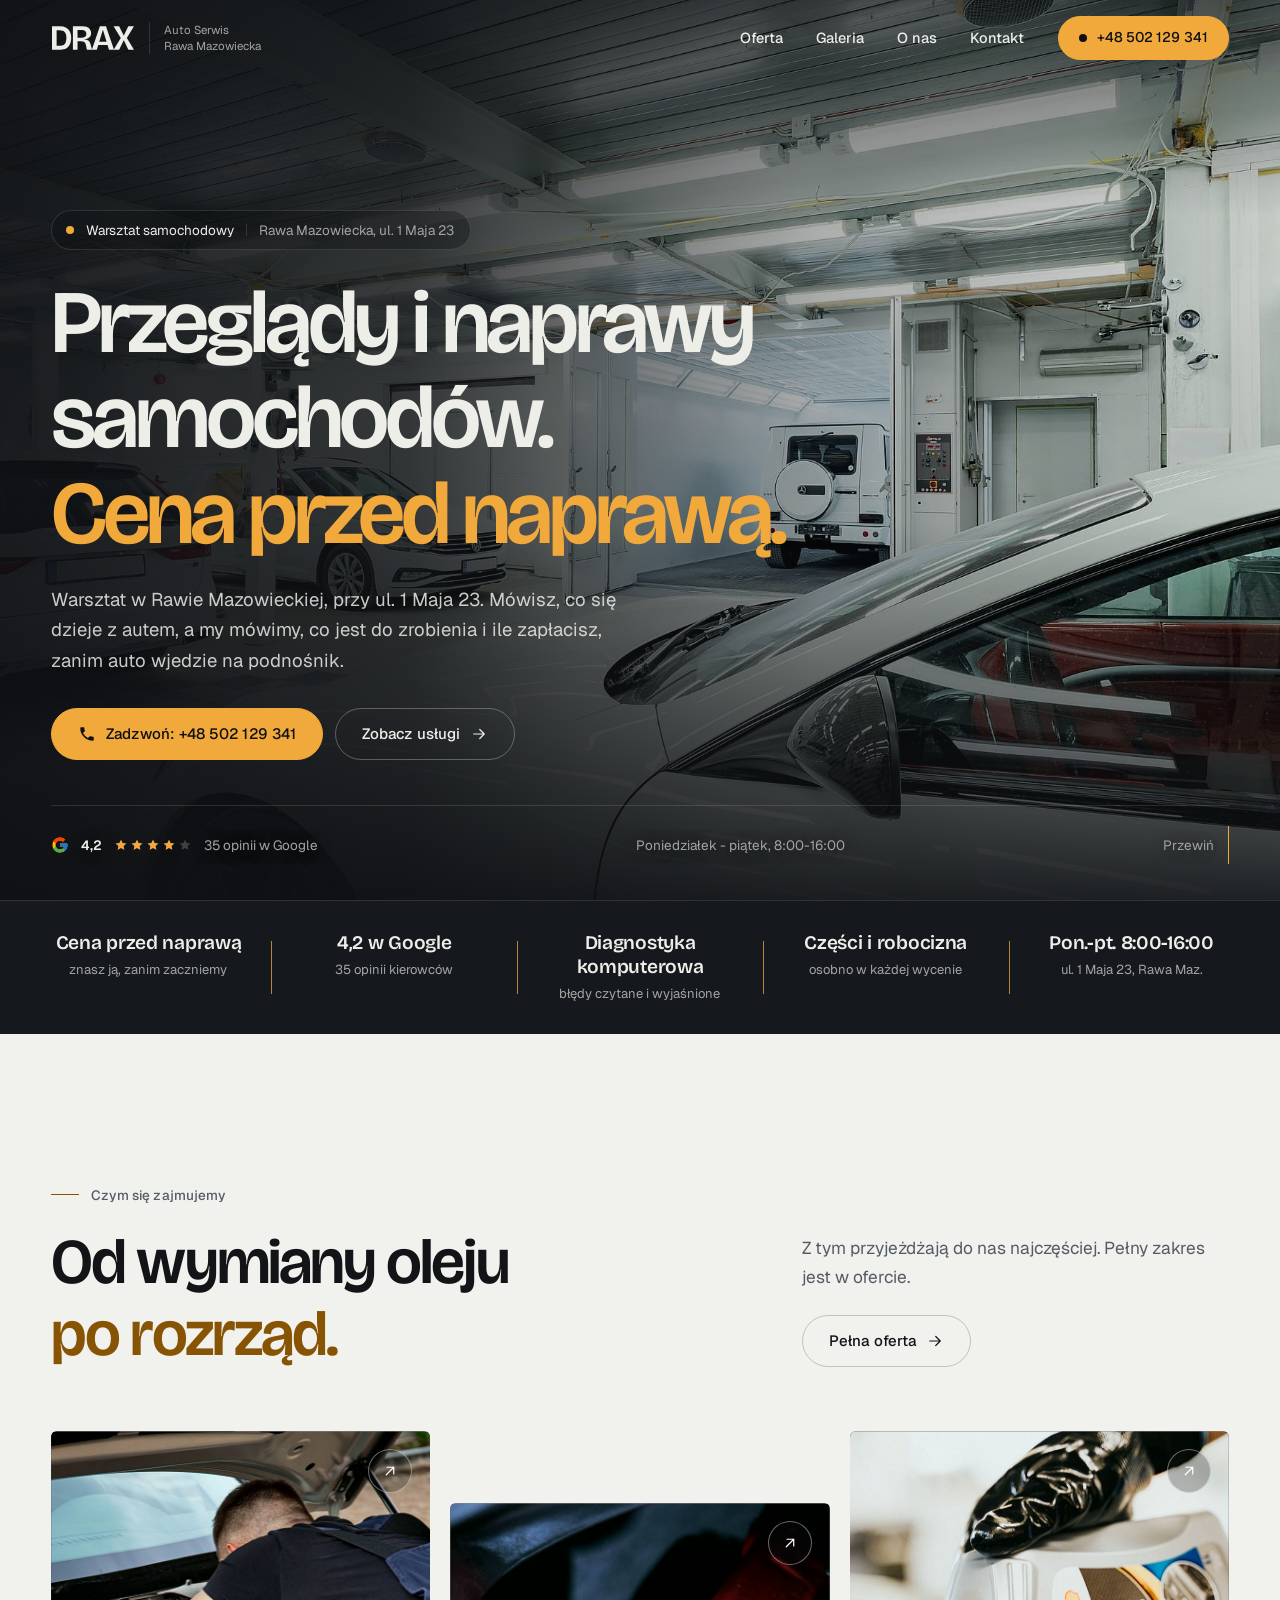
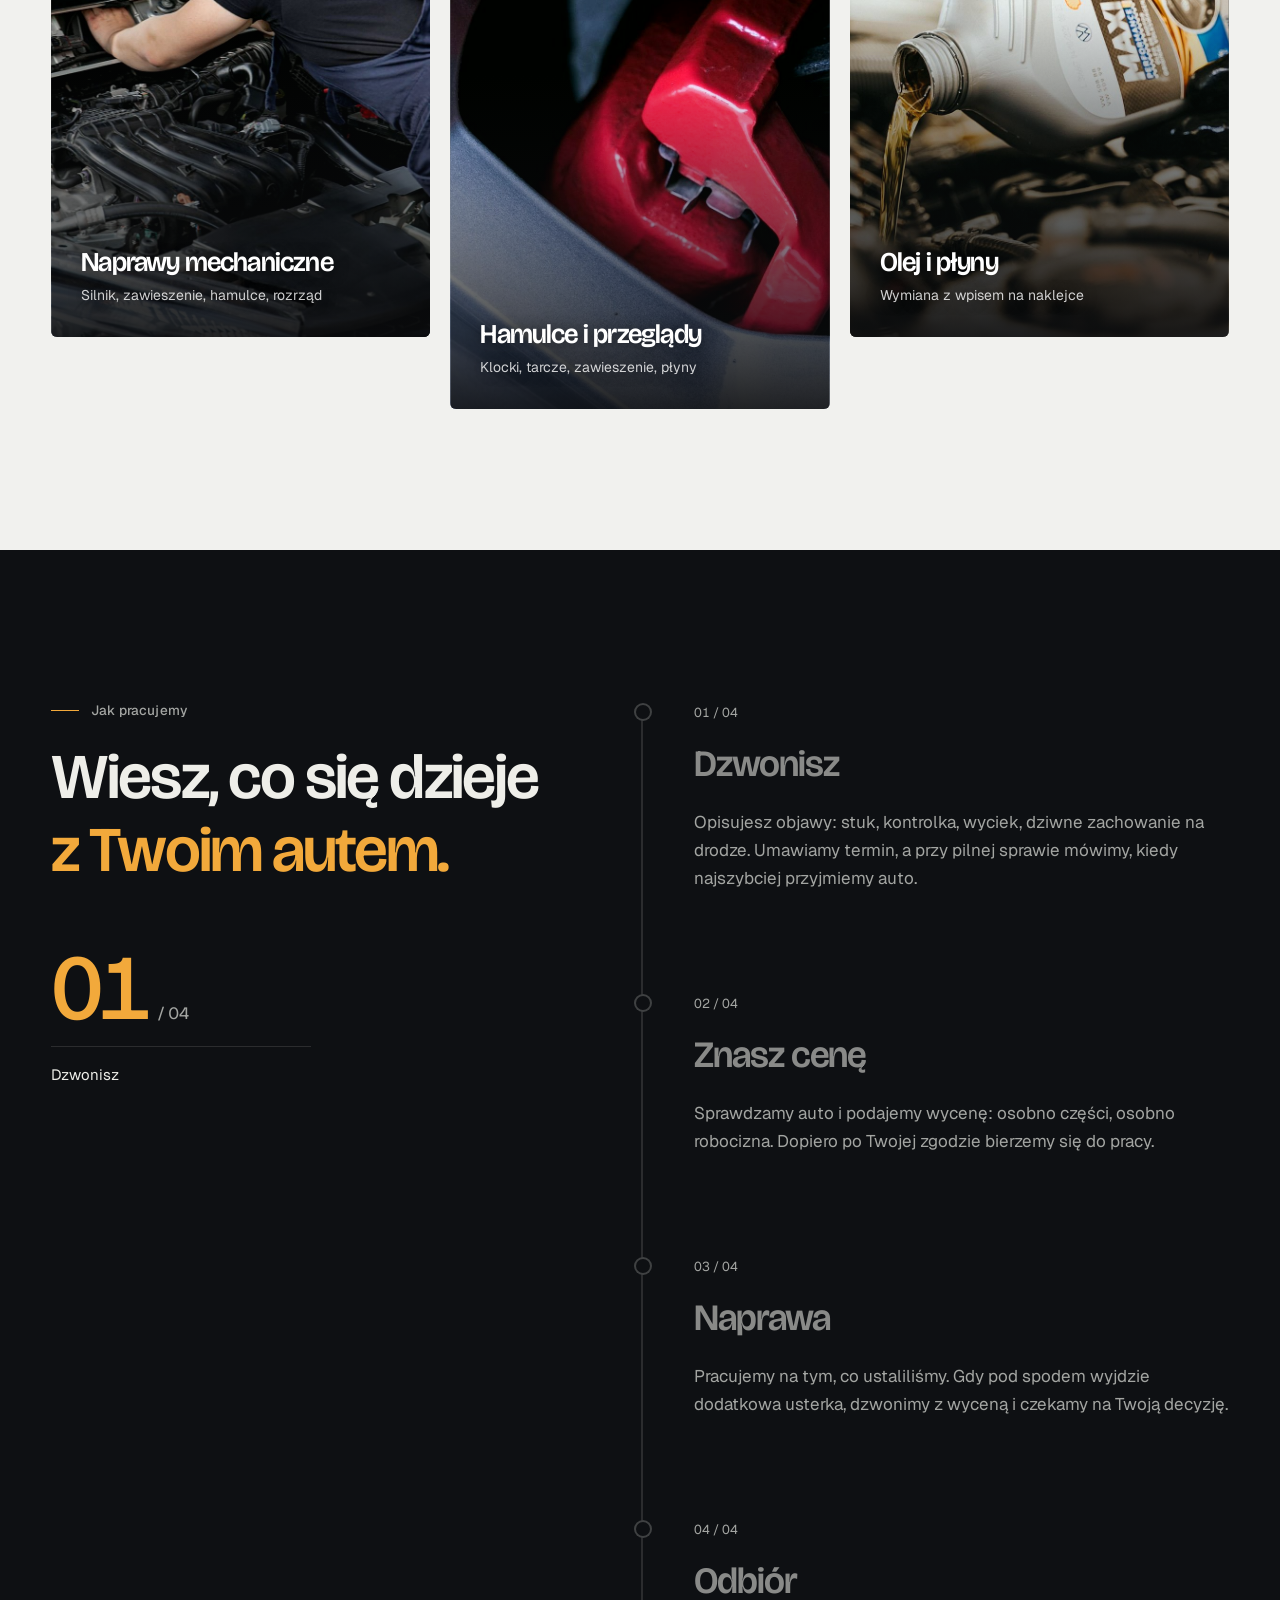
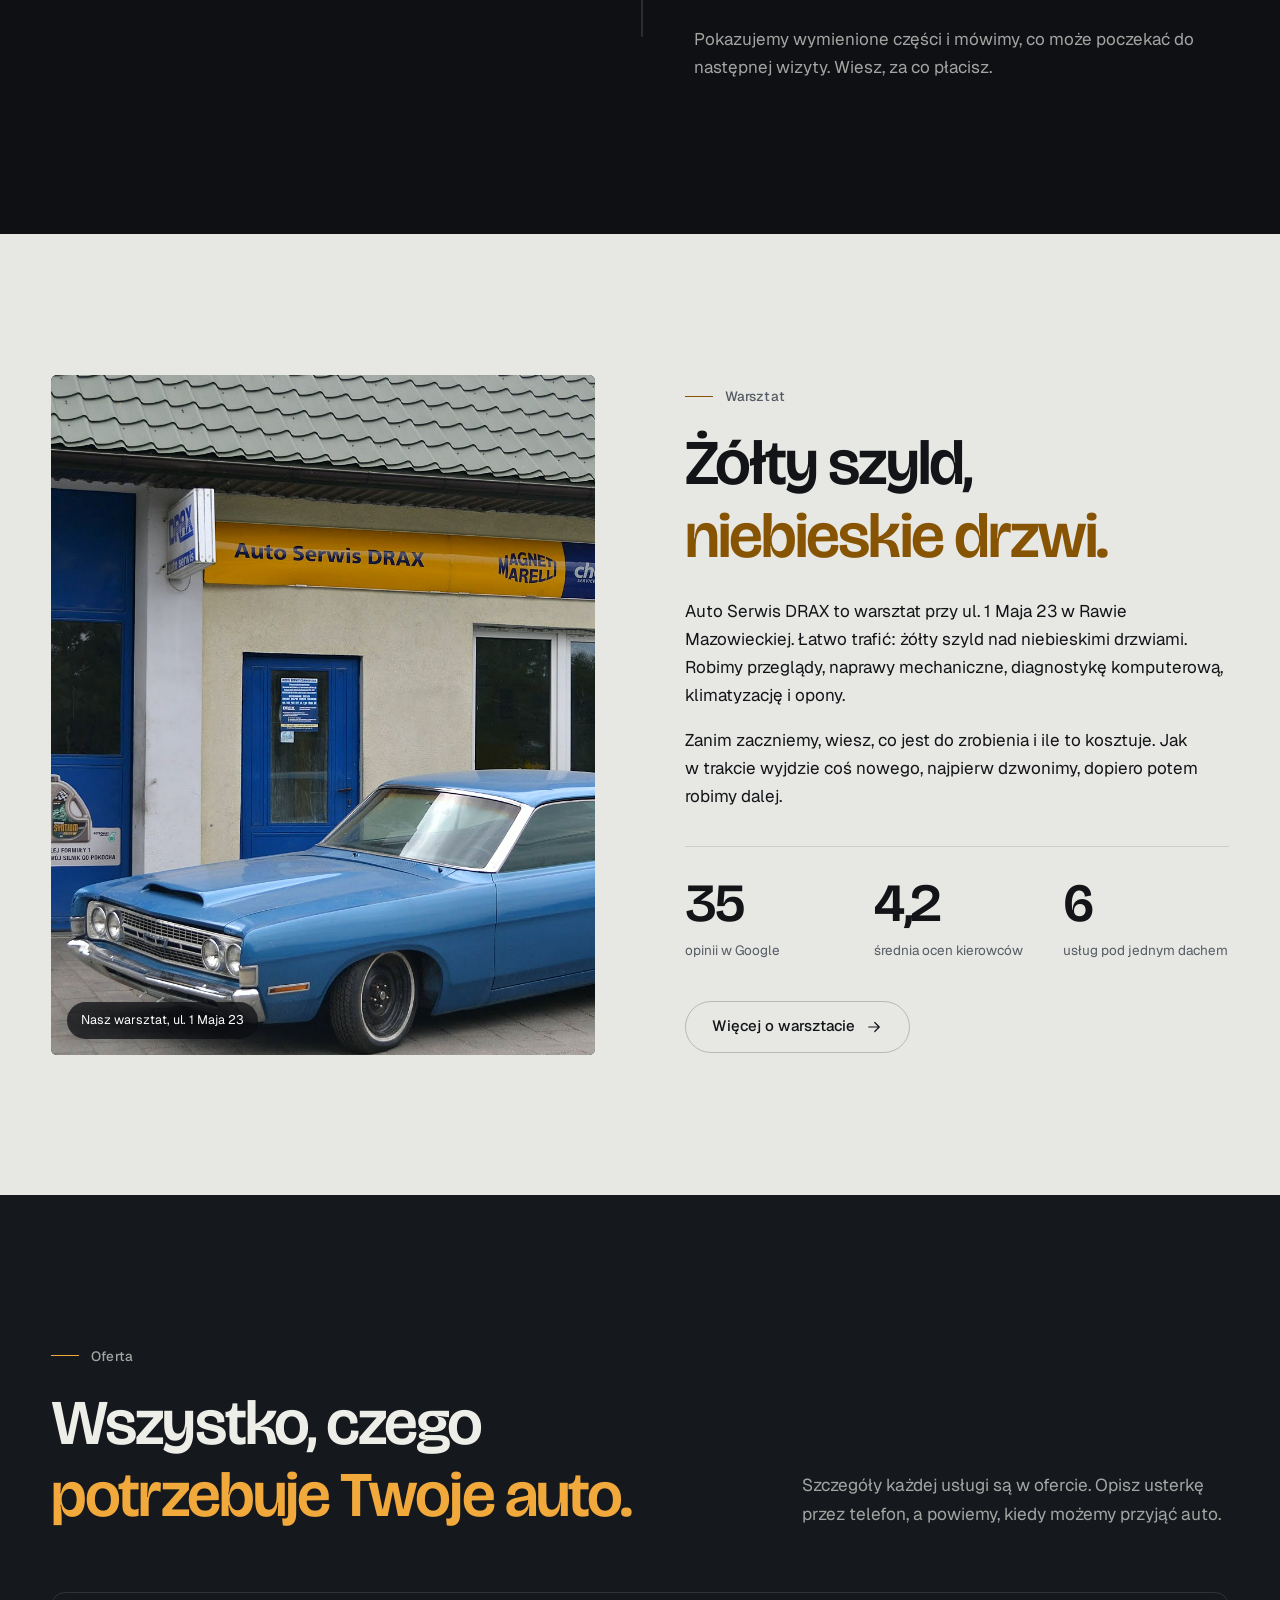
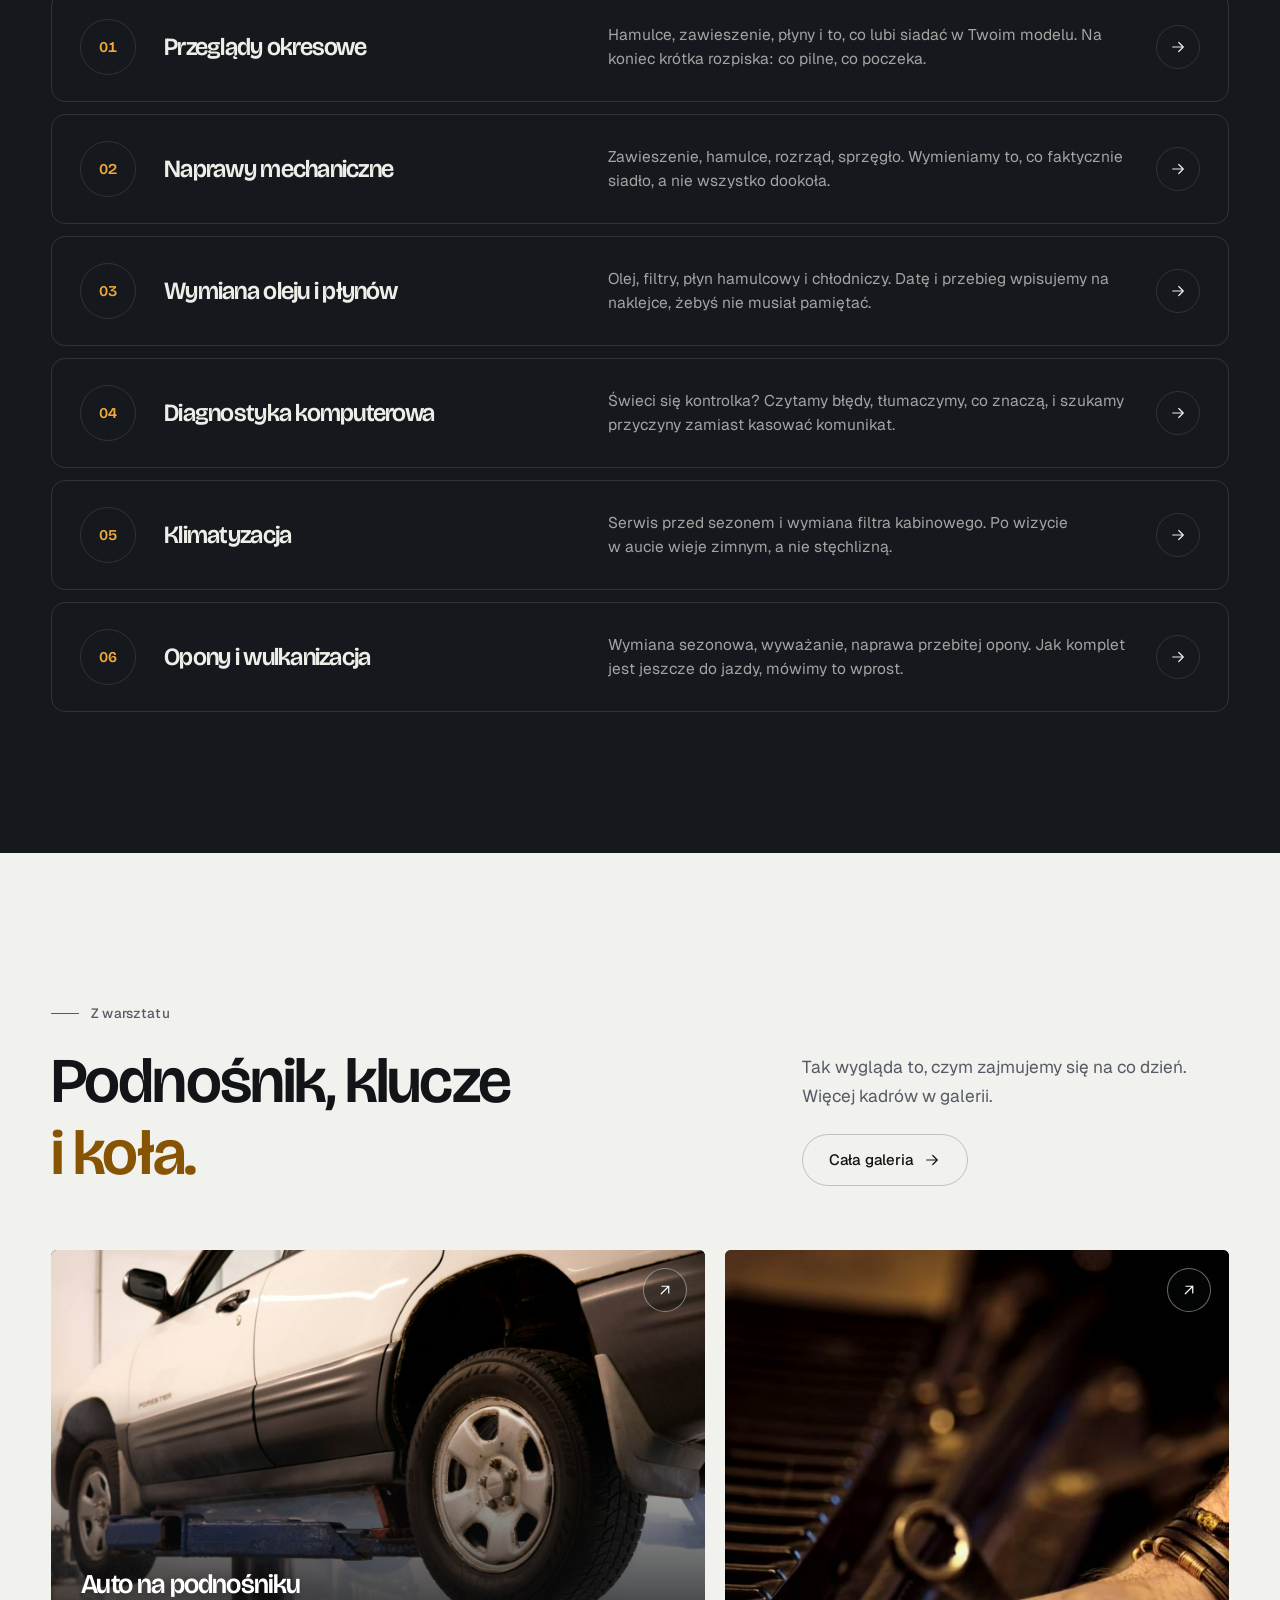
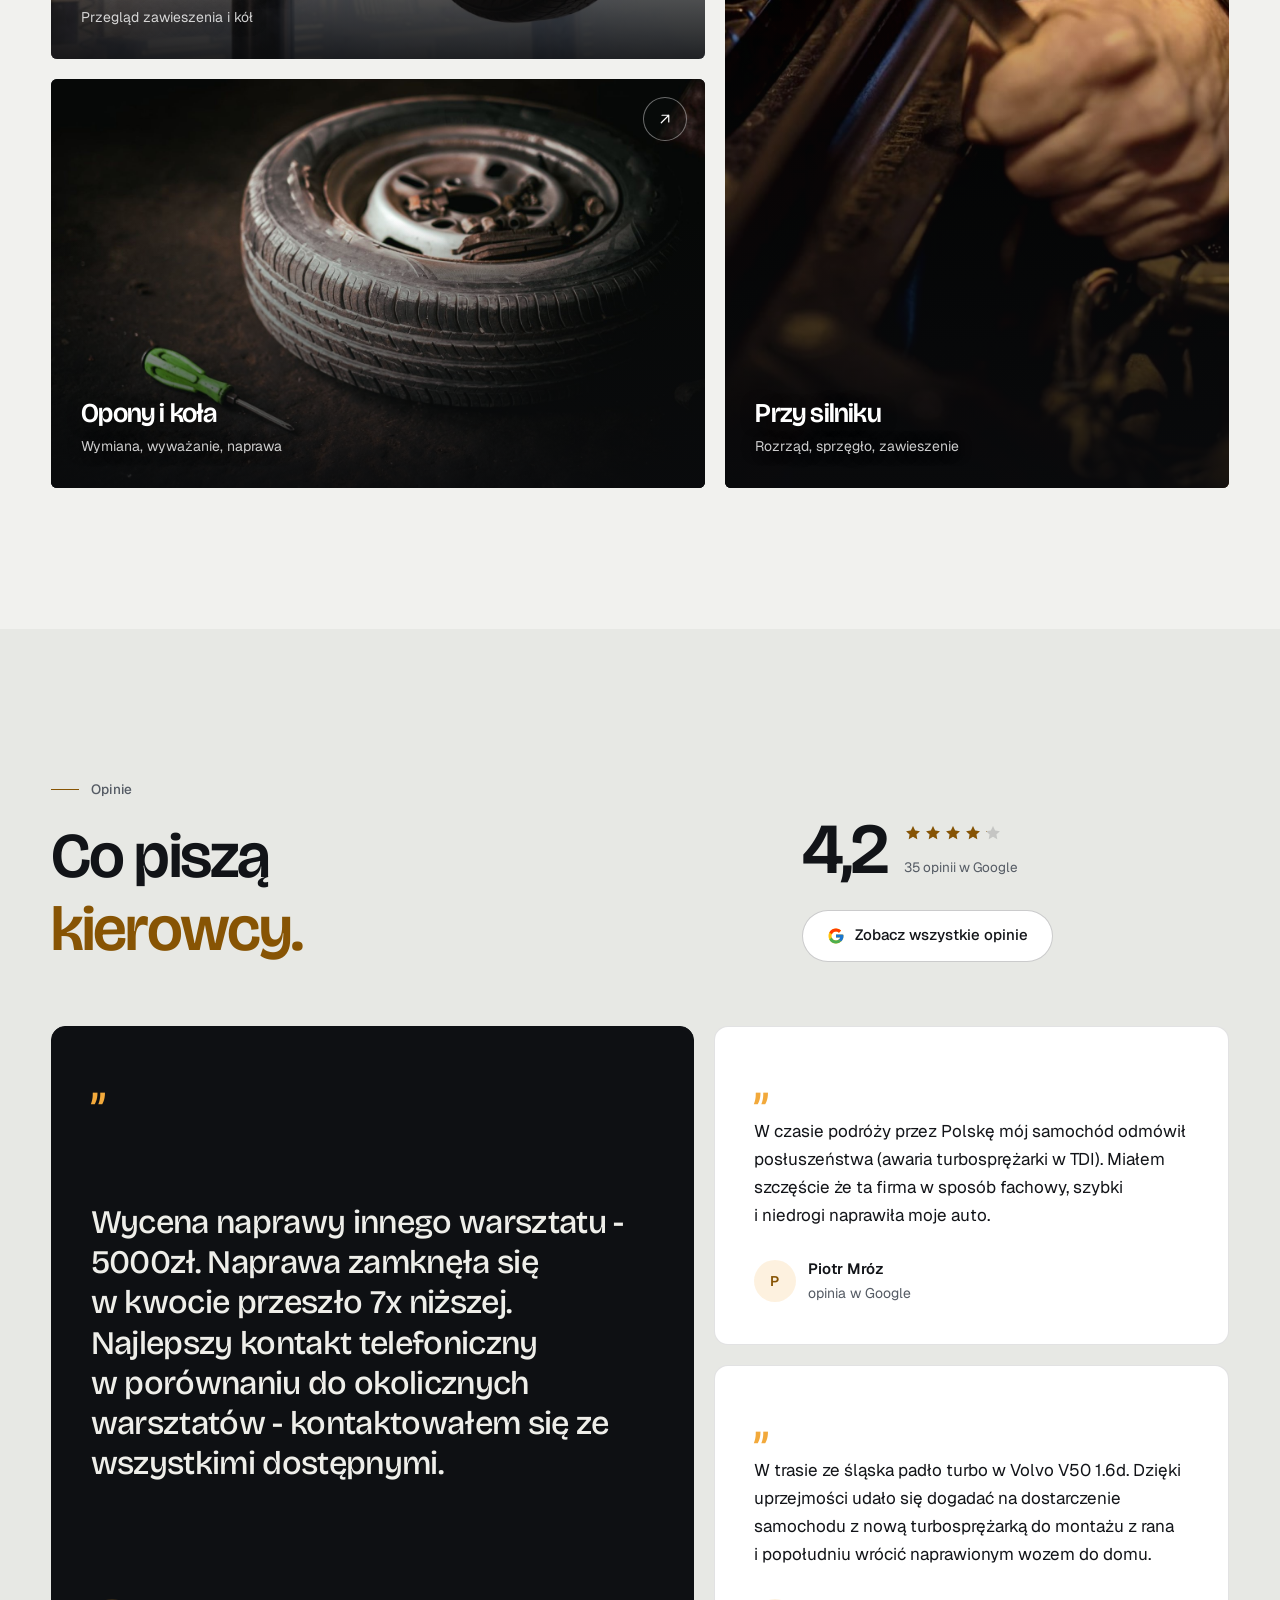
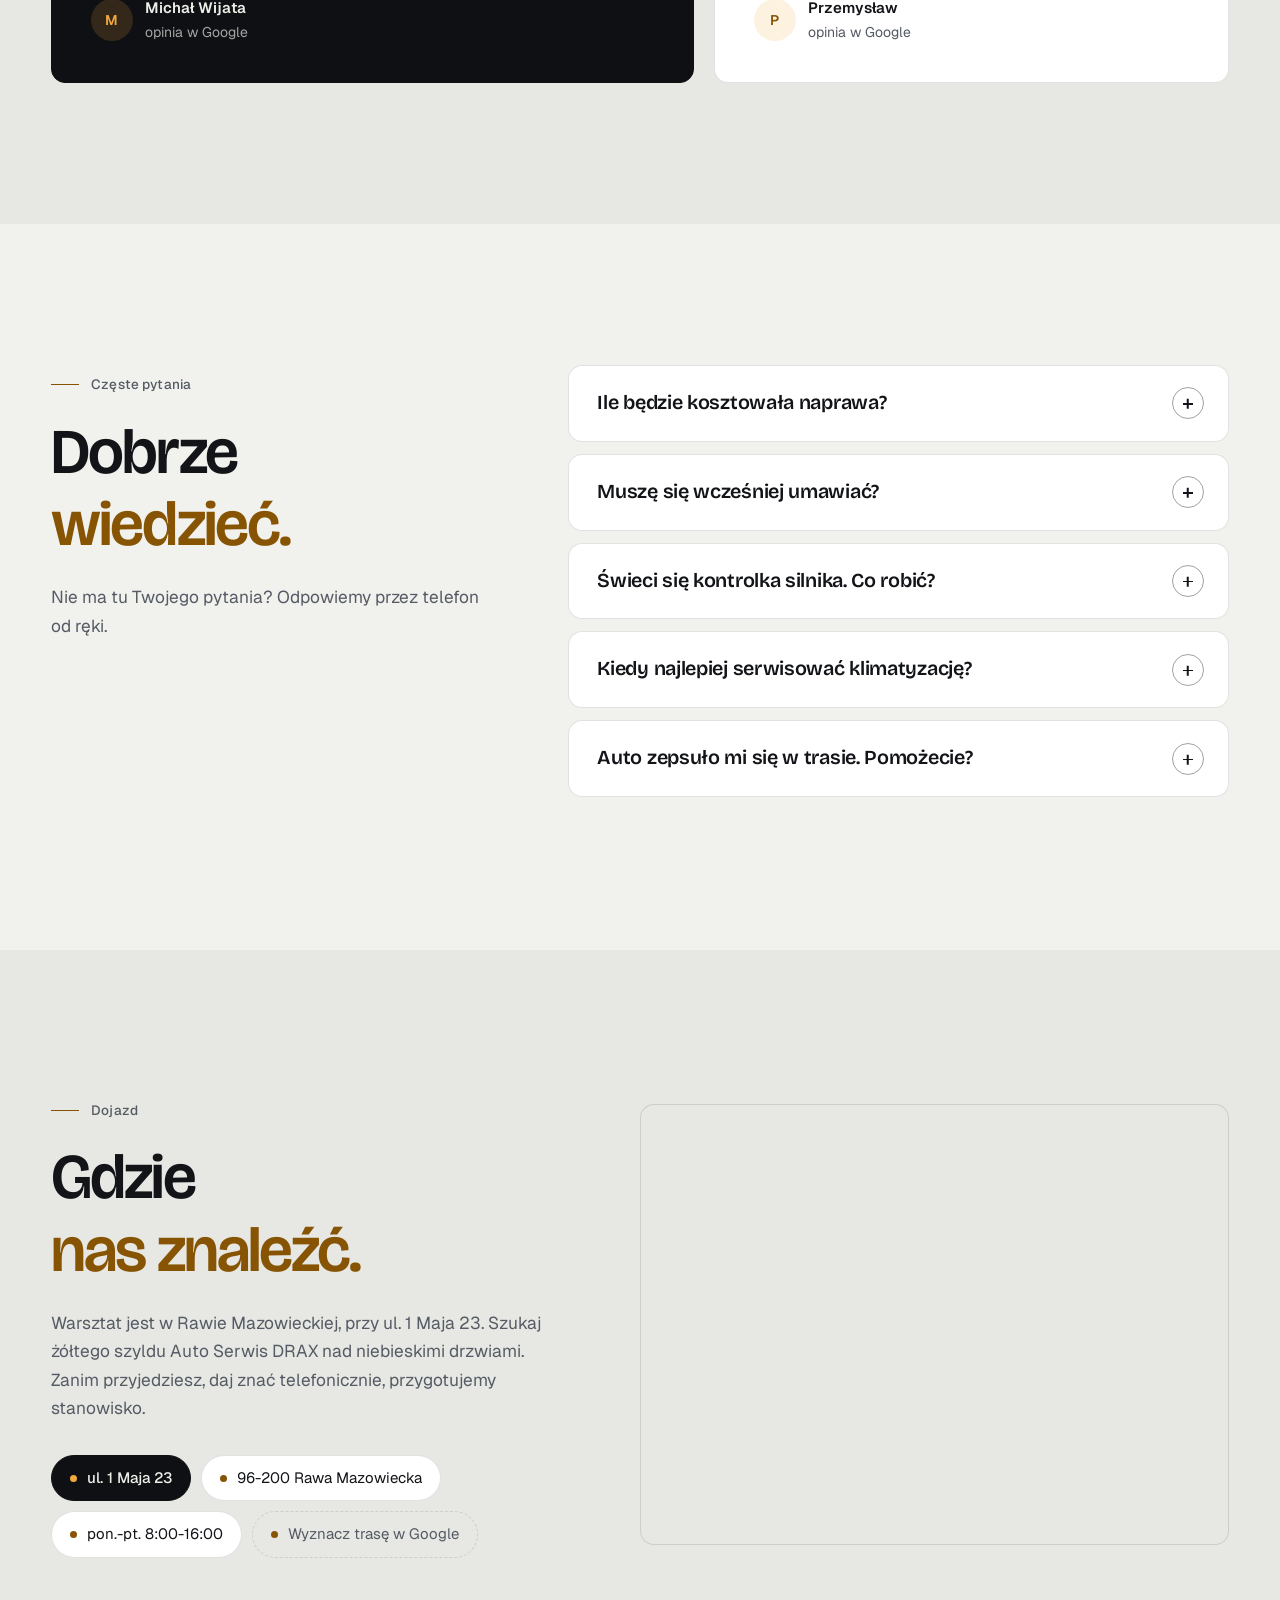
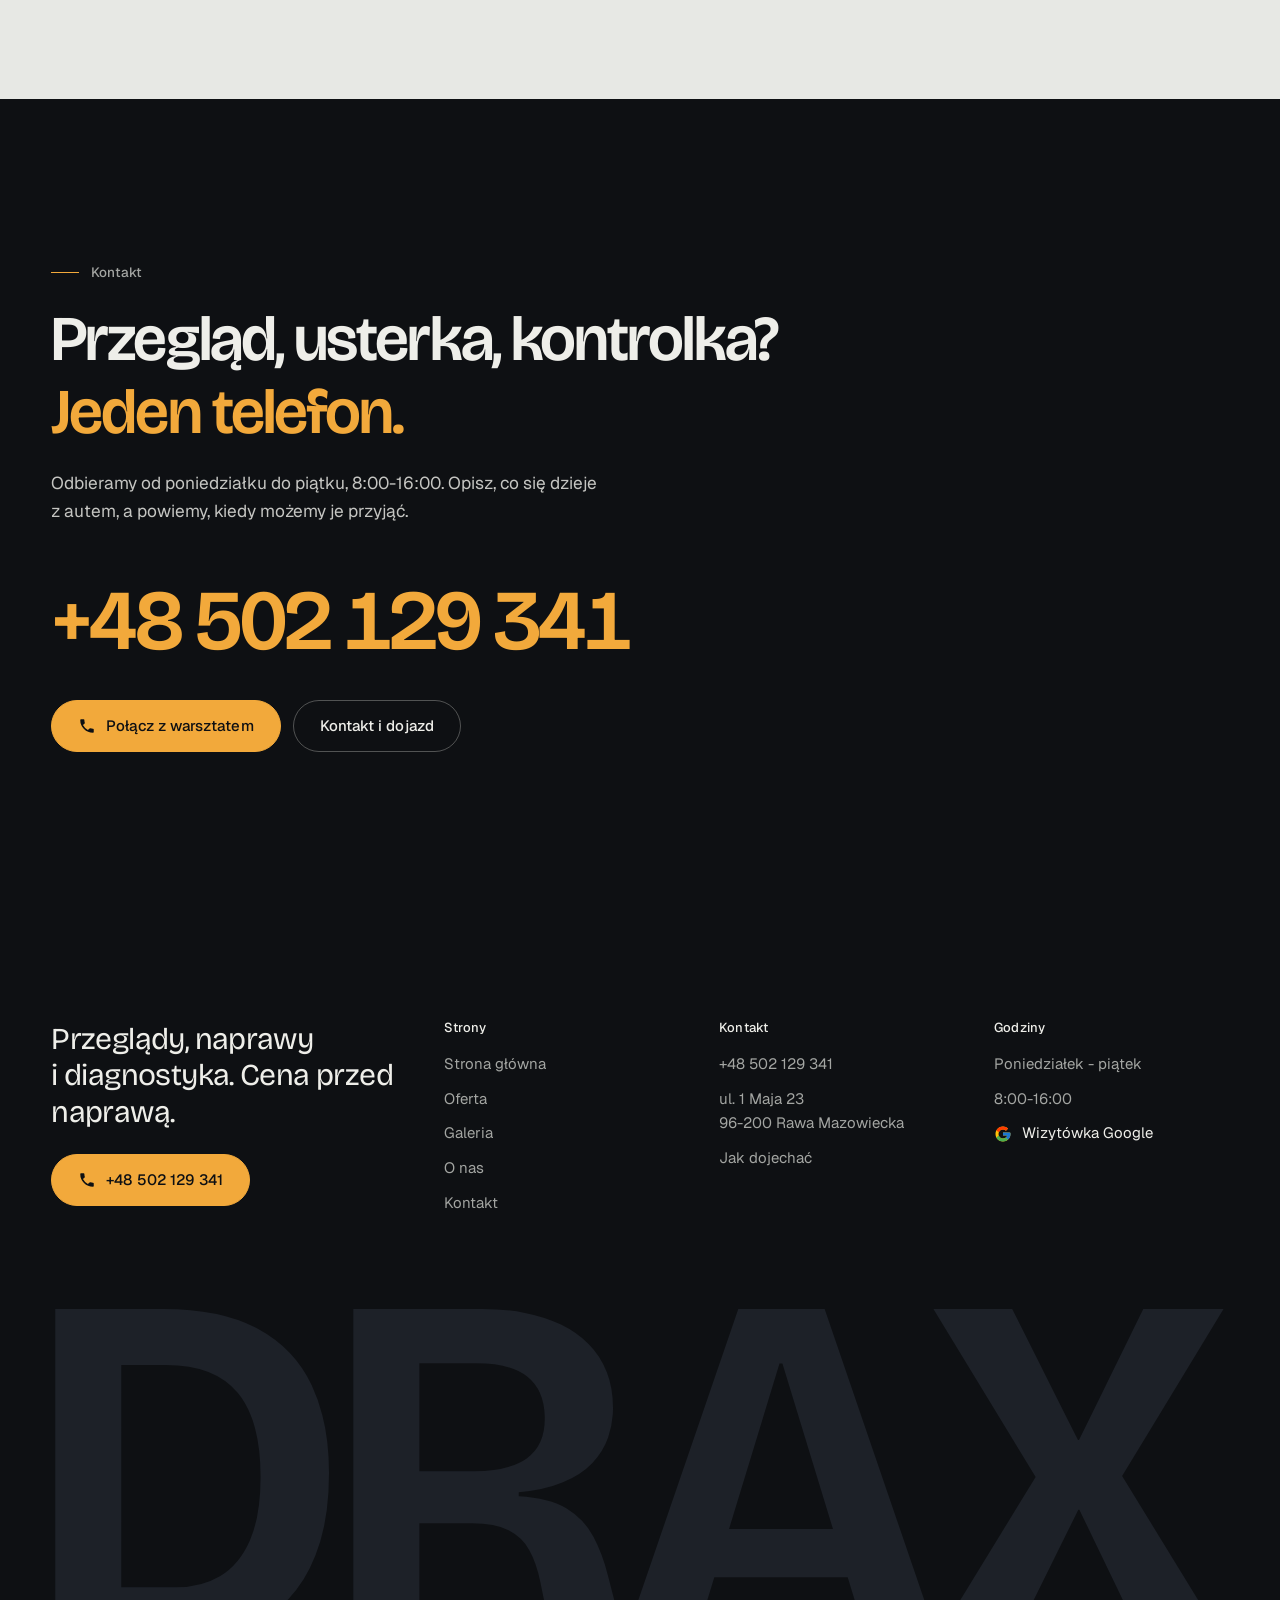
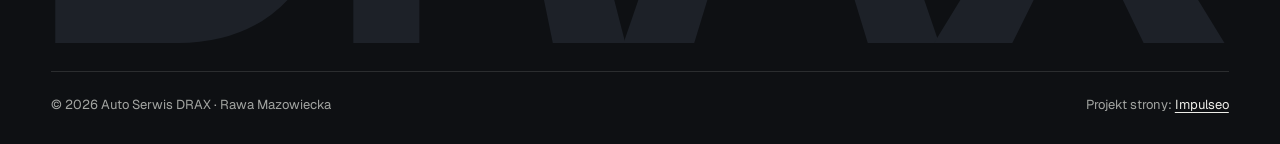
==== commit e7b46041: "[claude-edit][cmt:aeeec389-f5db-4a8e-a1ee-e52c9dfc9a3b] nowy projekt na wzór ElMac: grafit + burszty" ====
--- a/index.html
+++ b/index.html
@@ -3,180 +3,395 @@
 <head>
 <meta charset="UTF-8">
 <meta name="viewport" content="width=device-width, initial-scale=1.0">
-<title>Auto Serwis DRAX - warsztat samochodowy</title>
-<meta name="description" content="Warsztat samochodowy w Rawie Mazowieckiej: przeglądy, naprawy mechaniczne, diagnostyka, klimatyzacja, opony. Cenę znasz przed naprawą. Zadzwoń: +48 502 129 341.">
-<link rel="canonical" href="https://kris20032.github.io/f-h-u-drax-katarzyna-dorabiala/">
+<title>Auto Serwis DRAX - warsztat samochodowy Rawa Mazowiecka</title>
+<meta name="description" content="Warsztat samochodowy w Rawie Mazowieckiej, ul. 1 Maja 23: przeglądy, naprawy mechaniczne, diagnostyka komputerowa, klimatyzacja, opony. Cena przed naprawą. Tel. +48 502 129 341.">
+<link rel="canonical" href="https://impulseo-pl.github.io/f-h-u-drax-katarzyna-dorabiala/">
 <meta name="robots" content="noindex, nofollow">
+<meta name="theme-color" content="#0E1013">
 <meta property="og:type" content="website">
 <meta property="og:locale" content="pl_PL">
 <meta property="og:site_name" content="Auto Serwis DRAX">
-<meta property="og:title" content="Auto Serwis DRAX - warsztat samochodowy">
-<meta property="og:description" content="Warsztat samochodowy w Rawie Mazowieckiej: przeglądy, naprawy mechaniczne, diagnostyka, klimatyzacja, opony. Cenę znasz przed naprawą. Zadzwoń: +48 502 129 341.">
-<meta property="og:url" content="https://kris20032.github.io/f-h-u-drax-katarzyna-dorabiala/">
-<meta property="og:image" content="https://kris20032.github.io/f-h-u-drax-katarzyna-dorabiala/img/og.jpg">
+<meta property="og:title" content="Auto Serwis DRAX - warsztat samochodowy Rawa Mazowiecka">
+<meta property="og:description" content="Warsztat samochodowy w Rawie Mazowieckiej, ul. 1 Maja 23: przeglądy, naprawy mechaniczne, diagnostyka komputerowa, klimatyzacja, opony. Cena przed naprawą. Tel. +48 502 129 341.">
+<meta property="og:url" content="https://impulseo-pl.github.io/f-h-u-drax-katarzyna-dorabiala/">
+<meta property="og:image" content="https://impulseo-pl.github.io/f-h-u-drax-katarzyna-dorabiala/img/og.jpg">
 <meta property="og:image:width" content="1200">
 <meta property="og:image:height" content="630">
 <meta name="twitter:card" content="summary_large_image">
-<script type="application/ld+json">{"@context": "https://schema.org", "@type": "AutoRepair", "name": "Auto Serwis DRAX", "url": "https://kris20032.github.io/f-h-u-drax-katarzyna-dorabiala/", "telephone": "+48502129341", "image": "https://kris20032.github.io/f-h-u-drax-katarzyna-dorabiala/img/og.jpg", "address": "ul. 1 Maja 23, 96-200 Rawa Mazowiecka", "sameAs": ["https://www.google.com/maps/place/F.H.U.+DRAX+KATARZYNA+DORABIA%C5%81A/@51.7636779,20.2411937,17z/data=!4m6!3m5!1s0x4719705bfe88491b:0x3446fc376661b78e!8m2!3d51.7636779!4d20.2411937!16s%2Fg%2F1v26kvxt"]}</script>
+<script type="application/ld+json">{"@context": "https://schema.org", "@type": "AutoRepair", "name": "Auto Serwis DRAX", "url": "https://impulseo-pl.github.io/f-h-u-drax-katarzyna-dorabiala/", "telephone": "+48502129341", "image": "https://impulseo-pl.github.io/f-h-u-drax-katarzyna-dorabiala/img/og.jpg", "address": {"@type": "PostalAddress", "streetAddress": "ul. 1 Maja 23", "postalCode": "96-200", "addressLocality": "Rawa Mazowiecka", "addressCountry": "PL"}, "geo": {"@type": "GeoCoordinates", "latitude": 51.7636779, "longitude": 20.2411937}, "openingHours": "Mo-Fr 08:00-16:00", "aggregateRating": {"@type": "AggregateRating", "ratingValue": "4.2", "reviewCount": "35"}, "sameAs": ["https://www.google.com/maps/place/F.H.U.+DRAX+KATARZYNA+DORABIA%C5%81A/@51.7636779,20.2411937,17z/data=!4m6!3m5!1s0x4719705bfe88491b:0x3446fc376661b78e!8m2!3d51.7636779!4d20.2411937!16s%2Fg%2F1v26kvxt"]}</script>
+<script>(function(){var d=document.documentElement;d.classList.add('js');try{if(!window.matchMedia('(prefers-reduced-motion: reduce)').matches)d.classList.add('anim');}catch(e){}setTimeout(function(){if(!d.classList.contains('anim-ok'))d.classList.remove('anim');},3500);})();</script>
+<script>(function(){try{var d=document.documentElement,q=/[?&]intro/.test(location.search);if(!q&&window.matchMedia&&matchMedia('(prefers-reduced-motion: reduce)').matches)return;if(!q&&sessionStorage.getItem('drax_intro'))return;sessionStorage.setItem('drax_intro','1');d.classList.add('intro-on');setTimeout(function(){d.classList.remove('intro-on','intro-gra','intro-out');d.classList.add('hero-go')},4600);}catch(e){}})();</script>
+<link rel="preload" as="image" href="img/hero.jpg" fetchpriority="high">
 <link rel="preconnect" href="https://fonts.googleapis.com">
 <link rel="preconnect" href="https://fonts.gstatic.com" crossorigin>
-<link href="https://fonts.googleapis.com/css2?family=Oswald:wght@500;600;700&family=Archivo:wght@400;500;600&display=swap" rel="stylesheet">
-<link rel="stylesheet" href="assets/styles.css?v=0ae2d684">
+<link href="https://fonts.googleapis.com/css2?family=Bricolage+Grotesque:opsz,wght@12..96,400..700&family=Geist:wght@400..600&display=swap" rel="stylesheet">
+<link rel="stylesheet" href="assets/styles.css?v=20261106">
+<script src="assets/lenis.min.js?v=1.1.20" defer></script>
+<script src="assets/main.js?v=20261106" defer></script>
+<meta name="nb-deploy" content="4b18a327428f">
 </head>
 <body>
-
-<header class="nav">
-  <div class="wrap nav-inner">
-    <a class="brand" href="index.html"><span class="name">Auto Serwis DRAX</span><span class="sub">Rawa Mazowiecka</span></a>
-    <nav class="nav-links">
-      <a href="oferta.html">Usługi</a>
-      <a href="realizacje.html">Realizacje</a>
-      <a href="o-nas.html">O nas</a>
-      <a href="kontakt.html">Kontakt</a>
-      <a href="kontakt.html" class="btn btn-accent">Umów termin</a>
-    </nav>
-    <button class="nav-toggle" aria-label="Menu"><span></span><span></span><span></span></button>
-  </div>
+<a class="skip" href="#tresc">Przejdź do treści</a>
+<header class="site-head">
+<div class="intro" aria-hidden="true"><span class="intro-line"><i></i></span><span class="intro-meta">auto serwis · Rawa Mazowiecka · ul. 1 Maja 23</span></div><div class="head-in">
+  <a class="brand" href="index.html" aria-label="Auto Serwis DRAX - strona główna">
+    <span class="znak"><svg class="wm" viewBox="37 -668 2327 676" role="img" aria-label="DRAX"><path pathLength="1" style="--i:0" d="M107.4 0V-110.4H285.3Q334.4 -110.4 371.7 -132.7Q409 -155 430 -202.8Q451.1 -250.6 451.1 -328Q451.1 -383.7 439.9 -425.3Q428.8 -466.9 406 -494.5Q383.3 -522.1 348.1 -535.8Q312.9 -549.6 264.1 -549.6H107.4V-660H259.2Q373.2 -660 445.6 -621Q517.9 -582 552.2 -509.5Q586.4 -437 586.4 -336.3Q586.4 -258.3 569.2 -201.3Q552 -144.3 521.8 -105.3Q491.5 -66.3 453.4 -43.3Q415.3 -20.3 372.8 -10.1Q330.3 0 288.8 0ZM45.4 0V-660H175.9V0Z"/><path pathLength="1" style="--i:1" d="M634.4 0V-660H889.5Q934.1 -660 973.5 -652.4Q1012.8 -644.7 1044.7 -629.3Q1076.6 -613.8 1099.7 -590.5Q1122.8 -567.2 1135.2 -535.7Q1147.6 -504.2 1147.6 -464.5Q1147.6 -434.4 1137.9 -406.3Q1128.1 -378.2 1106.4 -355.5Q1084.6 -332.7 1048.7 -317.8Q1012.7 -302.8 961.3 -298V-290Q1021.7 -286.7 1056 -265.8Q1090.2 -244.8 1108.6 -210.7Q1127 -176.6 1137.8 -132.5L1171.9 0H1028.6L1003.6 -122Q996.4 -158.1 982.2 -183.6Q968.1 -209.1 941.3 -222.8Q914.6 -236.6 869.1 -236.6H764.9V0ZM764.9 -339.7H873.6Q941.5 -339.7 977.1 -364.9Q1012.7 -390.1 1012.7 -443Q1012.7 -498.4 979.2 -525.7Q945.8 -553.1 877.9 -553.1H764.9Z"/><path pathLength="1" style="--i:2" d="M1168.4 0 1395.1 -660H1565.8L1791.8 0H1651L1482.3 -552.4H1476.6L1308.1 0ZM1285.6 -129.9V-225.3H1690.1V-129.9Z"/><path pathLength="1" style="--i:3" d="M1781.9 0 1982.7 -328.2 1780.7 -660H1936.4L2066.4 -401H2068.4L2195.4 -660H2354L2153.6 -329.9L2355.9 0H2196L2069.1 -263.5H2067.1L1936.7 0Z"/></svg></span>
+    <span class="brand-sub">Auto Serwis<br>Rawa Mazowiecka</span>
+  </a>
+  <nav class="nav-links" aria-label="Menu główne">
+    <a class="nl" href="oferta.html">Oferta</a><a class="nl" href="realizacje.html">Galeria</a><a class="nl" href="o-nas.html">O&nbsp;nas</a><a class="nl" href="kontakt.html">Kontakt</a>
+    <a class="btn btn-copper nav-cta" href="tel:+48502129341"><span class="live" aria-hidden="true"></span>+48 502 129 341</a>
+  </nav>
+  <button class="burger" type="button" aria-label="Otwórz menu" aria-expanded="false" aria-controls="mnav"><span></span><span></span></button>
+</div>
 </header>
-
-<main>
-<section class="hero-auto">
-  <img class="ha-bg" src="img/hero.jpg" fetchpriority="high" data-rotate="img/g2.jpg|img/g3.jpg" alt="Auto Serwis DRAX" width="1880" height="1253">
-  <div class="ha-veil"></div>
-  <div class="ha-inner">
-    <span class="ha-tick" aria-hidden="true"></span>
-    <span class="ha-kicker">Auto-serwis</span>
-    <h1 class="ha-claim">Warsztat w Rawie Mazowieckiej. Wycena przed naprawą.</h1>
-    <a href="kontakt.html" class="btn btn-accent ha-cta">Umów termin <span class="arr">→</span></a>
-      <p class="ha-rating"><span class="g-badge"><svg class="gb-ico" viewBox="0 0 24 24" width="18" height="18" aria-hidden="true"><path fill="#4285F4" d="M22.56 12.25c0-.78-.07-1.53-.2-2.25H12v4.26h5.92c-.26 1.37-1.04 2.53-2.21 3.31v2.77h3.57c2.08-1.92 3.28-4.74 3.28-8.09z"/><path fill="#34A853" d="M12 23c2.97 0 5.46-.98 7.28-2.66l-3.57-2.77c-.98.66-2.23 1.06-3.71 1.06-2.86 0-5.29-1.93-6.16-4.53H2.18v2.84C3.99 20.53 7.7 23 12 23z"/><path fill="#FBBC05" d="M5.84 14.09c-.22-.66-.35-1.36-.35-2.09s.13-1.43.35-2.09V7.07H2.18C1.43 8.55 1 10.22 1 12s.43 3.45 1.18 4.93l2.85-2.22.81-.62z"/><path fill="#EA4335" d="M12 5.38c1.62 0 3.06.56 4.21 1.64l3.15-3.15C17.45 2.09 14.97 1 12 1 7.7 1 3.99 3.47 2.18 7.07l3.66 2.84c.87-2.6 3.3-4.53 6.16-4.53z"/></svg><b class="gb-ocena">4,2</b><svg class="gb-stars" viewBox="0 0 90 18" width="74" height="14.8" aria-hidden="true"><g fill="currentColor" opacity=".26"><path transform="translate(0,0)" d="M9 1.6l2.2 4.46 4.92.72-3.56 3.47.84 4.9L9 12.74l-4.4 2.31.84-4.9L1.88 6.68l4.92-.72L9 1.6Z"/><path transform="translate(18,0)" d="M9 1.6l2.2 4.46 4.92.72-3.56 3.47.84 4.9L9 12.74l-4.4 2.31.84-4.9L1.88 6.68l4.92-.72L9 1.6Z"/><path transform="translate(36,0)" d="M9 1.6l2.2 4.46 4.92.72-3.56 3.47.84 4.9L9 12.74l-4.4 2.31.84-4.9L1.88 6.68l4.92-.72L9 1.6Z"/><path transform="translate(54,0)" d="M9 1.6l2.2 4.46 4.92.72-3.56 3.47.84 4.9L9 12.74l-4.4 2.31.84-4.9L1.88 6.68l4.92-.72L9 1.6Z"/><path transform="translate(72,0)" d="M9 1.6l2.2 4.46 4.92.72-3.56 3.47.84 4.9L9 12.74l-4.4 2.31.84-4.9L1.88 6.68l4.92-.72L9 1.6Z"/></g><clipPath id="gs840"><rect x="0" y="0" width="75.6" height="18"/></clipPath><g fill="#FBBC04" clip-path="url(#gs840)"><path transform="translate(0,0)" d="M9 1.6l2.2 4.46 4.92.72-3.56 3.47.84 4.9L9 12.74l-4.4 2.31.84-4.9L1.88 6.68l4.92-.72L9 1.6Z"/><path transform="translate(18,0)" d="M9 1.6l2.2 4.46 4.92.72-3.56 3.47.84 4.9L9 12.74l-4.4 2.31.84-4.9L1.88 6.68l4.92-.72L9 1.6Z"/><path transform="translate(36,0)" d="M9 1.6l2.2 4.46 4.92.72-3.56 3.47.84 4.9L9 12.74l-4.4 2.31.84-4.9L1.88 6.68l4.92-.72L9 1.6Z"/><path transform="translate(54,0)" d="M9 1.6l2.2 4.46 4.92.72-3.56 3.47.84 4.9L9 12.74l-4.4 2.31.84-4.9L1.88 6.68l4.92-.72L9 1.6Z"/><path transform="translate(72,0)" d="M9 1.6l2.2 4.46 4.92.72-3.56 3.47.84 4.9L9 12.74l-4.4 2.31.84-4.9L1.88 6.68l4.92-.72L9 1.6Z"/></g></svg><span class="gb-txt">35 opinii w Google</span></span></p>
-  </div>
-</section>
-<section class="spec-ribbon">
-  <div class="wrap">
-    <ul class="sr-row reveal"><li>Przeglądy okresowe</li><li>Naprawy mechaniczne</li><li>Wymiana oleju i płynów</li><li>Diagnostyka komputerowa</li><li>Klimatyzacja</li><li>Opony i wulkanizacja</li></ul>
-  </div>
-</section>
-<section class="opinie-mini" aria-label="Opinie klientów">
-  <div class="wrap">
-    <div class="om-row">
-      <div class="om-item reveal"><blockquote>„Wycena naprawy innego warsztatu - 5000zł.”</blockquote><span class="om-autor">Michał Wijata</span></div>
-      <div class="om-item reveal"><blockquote>„W czasie podróży przez Polskę mój samochód odmówił posłuszeństwa (awaria turbosprężarki w TDI).”</blockquote><span class="om-autor">Piotr Mróz</span></div>
-      <div class="om-item reveal"><blockquote>„W trasie ze śląska padło turbo w Volvo V50 1.6d.”</blockquote><span class="om-autor">Przemysław</span></div>
-    </div>
-  </div>
-</section>
-<section class="gateways-band">
-  <div class="wrap">
-    <div class="gateways">
-      <a href="oferta.html" class="gateway reveal"><img src="img/g13.jpg" alt="Przeglądy okresowe" loading="lazy" width="1600" height="1065" decoding="async"><span class="g-ttl">Przeglądy okresowe</span></a>
-      <a href="oferta.html" class="gateway reveal"><img src="img/g14.jpg" alt="Naprawy mechaniczne" loading="lazy" width="1600" height="1066" decoding="async"><span class="g-ttl">Naprawy mechaniczne</span></a>
-      <a href="oferta.html" class="gateway reveal"><img src="img/g1.jpg" alt="Wymiana oleju i płynów" loading="lazy" width="1600" height="1375" decoding="async"><span class="g-ttl">Wymiana oleju i płynów</span></a>
-    </div>
-  </div>
-</section>
-<section class="proces proces-os auto">
+<script>(function(){var d=document.documentElement;if(!d.classList.contains('intro-on'))return;
+var wyszlo=false,koniec=false,t0=Date.now();
+function heroGotowe(){var im=document.querySelector('.hero-media img');return !!(im&&im.complete&&im.naturalWidth>0);}
+function sprzataj(){if(koniec)return;koniec=true;d.classList.add('hero-go');d.classList.remove('intro-on','intro-gra','intro-out');
+['--i-w','--i-h','--i-px','--i-py','--i-zmniejsz','--i-baza-w','--i-baza-h'].forEach(function(k){d.style.removeProperty(k);});
+try{document.dispatchEvent(new Event('wejscie:koniec'));}catch(e){}}
+function wyjdz(){if(wyszlo||koniec)return;wyszlo=true;d.classList.add('intro-out');setTimeout(function(){d.classList.add('hero-go');},240);setTimeout(sprzataj,880);}
+function moze(){if(wyszlo||koniec)return;var t=Date.now()-t0;if(t>=1240&&(heroGotowe()||t>=1700))wyjdz();else setTimeout(moze,60);}
+try{var znak=document.querySelector('.brand .znak'),wm=znak&&znak.querySelector('.wm');if(!wm){sprzataj();return;}
+znak.classList.add('mierze');var r=wm.getBoundingClientRect();znak.classList.remove('mierze');
+if(!r.width||!r.height){sprzataj();return;}
+var W=window.innerWidth,H=window.innerHeight,cel=W<680?Math.min(W*0.66,300):Math.min(W*0.34,520);cel=Math.max(r.width,cel);
+var u=function(k,v){d.style.setProperty(k,v);};
+u('--i-w',Math.round(cel)+'px');u('--i-h',Math.round(cel*r.height/r.width)+'px');u('--i-zmniejsz',(r.width/cel).toFixed(4));
+u('--i-px',Math.round(r.left+r.width/2-W/2)+'px');u('--i-py',Math.round(r.top+r.height/2-H/2)+'px');
+u('--i-baza-w',Math.round(r.width)+'px');u('--i-baza-h',Math.round(r.height)+'px');
+requestAnimationFrame(function(){requestAnimationFrame(function(){d.classList.add('intro-gra');t0=Date.now();moze();});});
+['wheel','touchstart','keydown','pointerdown'].forEach(function(ev){window.addEventListener(ev,function(){sprzataj();},{once:true,passive:true});});
+setTimeout(sprzataj,3900);
+}catch(e){sprzataj();}})();</script>
+<div class="mnav" id="mnav">
+  <div class="mnav-in">
+    <a class="ml" href="index.html" aria-current="page">Strona główna</a><a class="ml" href="oferta.html">Oferta</a><a class="ml" href="realizacje.html">Galeria</a><a class="ml" href="o-nas.html">O&nbsp;nas</a><a class="ml" href="kontakt.html">Kontakt</a>
+    <div class="mnav-foot">
+      <span>Warsztat czynny od poniedziałku do piątku, 8:00-16:00</span>
+      <a class="btn btn-copper" href="tel:+48502129341"><svg class="ico" width="16" height="16" viewBox="0 0 24 24" fill="none" aria-hidden="true"><path d="M6.6 10.8a15.5 15.5 0 0 0 6.6 6.6l2.2-2.2a1 1 0 0 1 1-.24 11.4 11.4 0 0 0 3.6.58 1 1 0 0 1 1 1V20a1 1 0 0 1-1 1A17 17 0 0 1 3 4a1 1 0 0 1 1-1h3.5a1 1 0 0 1 1 1c0 1.25.2 2.46.58 3.6a1 1 0 0 1-.25 1l-2.23 2.2Z" fill="currentColor"/></svg>+48 502 129 341</a>
+    </div>
+  </div>
+</div>
+<main id="tresc">
+
+<section class="hero">
+  <div class="hero-media"><img src="img/hero.jpg" alt="Jasna hala warsztatu samochodowego z autami przygotowanymi do serwisu" width="1880" height="1253" decoding="async" fetchpriority="high"></div>
+  <div class="hero-in">
+    <p class="hero-tag up" style="--d:0"><span class="live" aria-hidden="true"></span>Warsztat samochodowy<span class="sep" aria-hidden="true"></span><span class="muted">Rawa Mazowiecka, ul. 1 Maja 23</span></p>
+    <h1><span class="ln"><span class="ln-i" style="--k:0">Przeglądy i&nbsp;naprawy</span></span><span class="ln"><span class="ln-i" style="--k:1">samochodów.</span></span><span class="ln"><span class="ln-i" style="--k:2"><em>Cena przed naprawą.</em></span></span></h1>
+    <p class="hero-lead up" style="--d:380">Warsztat w&nbsp;Rawie Mazowieckiej, przy ul. 1 Maja 23. Mówisz, co się dzieje z&nbsp;autem, a&nbsp;my mówimy, co jest do zrobienia i&nbsp;ile zapłacisz, zanim auto wjedzie na podnośnik.</p>
+    <div class="hero-ctas up" style="--d:500">
+      <a class="btn btn-copper" href="tel:+48502129341"><svg class="ico" width="16" height="16" viewBox="0 0 24 24" fill="none" aria-hidden="true"><path d="M6.6 10.8a15.5 15.5 0 0 0 6.6 6.6l2.2-2.2a1 1 0 0 1 1-.24 11.4 11.4 0 0 0 3.6.58 1 1 0 0 1 1 1V20a1 1 0 0 1-1 1A17 17 0 0 1 3 4a1 1 0 0 1 1-1h3.5a1 1 0 0 1 1 1c0 1.25.2 2.46.58 3.6a1 1 0 0 1-.25 1l-2.23 2.2Z" fill="currentColor"/></svg>Zadzwoń: +48 502 129 341</a>
+      <a class="btn btn-ghost" href="oferta.html">Zobacz usługi<svg class="ico arr" width="18" height="18" viewBox="0 0 24 24" fill="none" stroke="currentColor" stroke-width="1.6" stroke-linecap="round" stroke-linejoin="round" aria-hidden="true"><path d="M5 12h14M13 6l6 6-6 6"/></svg></a>
+    </div>
+    <div class="hero-foot up" style="--d:640">
+      <span class="rate"><svg class="g-logo" viewBox="0 0 48 48" aria-hidden="true"><path fill="#FFC107" d="M43.6 20.5H42V20H24v8h11.3C33.7 32.7 29.2 36 24 36c-6.6 0-12-5.4-12-12s5.4-12 12-12c3.1 0 5.8 1.2 7.9 3.1l5.7-5.7C34 6.1 29.3 4 24 4 12.9 4 4 12.9 4 24s8.9 20 20 20 20-8.9 20-20c0-1.3-.1-2.4-.4-3.5z"/><path fill="#FF3D00" d="m6.3 14.7 6.6 4.8C14.7 15.1 19 12 24 12c3.1 0 5.8 1.2 7.9 3.1l5.7-5.7C34 6.1 29.3 4 24 4 16.3 4 9.7 8.3 6.3 14.7z"/><path fill="#4CAF50" d="M24 44c5.2 0 9.9-2 13.4-5.2l-6.2-5.2A11.9 11.9 0 0 1 24 36c-5.2 0-9.6-3.3-11.3-7.9l-6.5 5C9.5 39.6 16.2 44 24 44z"/><path fill="#1976D2" d="M43.6 20.5H42V20H24v8h11.3a12 12 0 0 1-4.1 5.6l6.2 5.2C37 39.2 44 34 44 24c0-1.3-.1-2.4-.4-3.5z"/></svg><b>4,2</b><span class="stars-r" aria-label="Ocena 4,2 na 5" style="--ocena:84%"><svg viewBox="0 0 24 24" aria-hidden="true"><path fill="currentColor" d="M12 2.8l2.8 5.9 6.4.8-4.7 4.4 1.2 6.3L12 17.1l-5.7 3.1 1.2-6.3L2.8 9.5l6.4-.8z"/></svg><svg viewBox="0 0 24 24" aria-hidden="true"><path fill="currentColor" d="M12 2.8l2.8 5.9 6.4.8-4.7 4.4 1.2 6.3L12 17.1l-5.7 3.1 1.2-6.3L2.8 9.5l6.4-.8z"/></svg><svg viewBox="0 0 24 24" aria-hidden="true"><path fill="currentColor" d="M12 2.8l2.8 5.9 6.4.8-4.7 4.4 1.2 6.3L12 17.1l-5.7 3.1 1.2-6.3L2.8 9.5l6.4-.8z"/></svg><svg viewBox="0 0 24 24" aria-hidden="true"><path fill="currentColor" d="M12 2.8l2.8 5.9 6.4.8-4.7 4.4 1.2 6.3L12 17.1l-5.7 3.1 1.2-6.3L2.8 9.5l6.4-.8z"/></svg><svg viewBox="0 0 24 24" aria-hidden="true"><path fill="currentColor" d="M12 2.8l2.8 5.9 6.4.8-4.7 4.4 1.2 6.3L12 17.1l-5.7 3.1 1.2-6.3L2.8 9.5l6.4-.8z"/></svg><span class="on" aria-hidden="true"><svg viewBox="0 0 24 24" aria-hidden="true"><path fill="currentColor" d="M12 2.8l2.8 5.9 6.4.8-4.7 4.4 1.2 6.3L12 17.1l-5.7 3.1 1.2-6.3L2.8 9.5l6.4-.8z"/></svg><svg viewBox="0 0 24 24" aria-hidden="true"><path fill="currentColor" d="M12 2.8l2.8 5.9 6.4.8-4.7 4.4 1.2 6.3L12 17.1l-5.7 3.1 1.2-6.3L2.8 9.5l6.4-.8z"/></svg><svg viewBox="0 0 24 24" aria-hidden="true"><path fill="currentColor" d="M12 2.8l2.8 5.9 6.4.8-4.7 4.4 1.2 6.3L12 17.1l-5.7 3.1 1.2-6.3L2.8 9.5l6.4-.8z"/></svg><svg viewBox="0 0 24 24" aria-hidden="true"><path fill="currentColor" d="M12 2.8l2.8 5.9 6.4.8-4.7 4.4 1.2 6.3L12 17.1l-5.7 3.1 1.2-6.3L2.8 9.5l6.4-.8z"/></svg><svg viewBox="0 0 24 24" aria-hidden="true"><path fill="currentColor" d="M12 2.8l2.8 5.9 6.4.8-4.7 4.4 1.2 6.3L12 17.1l-5.7 3.1 1.2-6.3L2.8 9.5l6.4-.8z"/></svg></span></span><span>35 opinii w&nbsp;Google</span></span>
+      <span>Poniedziałek - piątek, 8:00-16:00</span>
+      <span class="cue" aria-hidden="true">Przewiń<span class="cue-line"><i></i></span></span>
+    </div>
+  </div>
+</section>
+
+<section class="strip" aria-label="Najważniejsze w skrócie">
+  <div class="strip-in">
+    <div class="strip-it"><div class="k">Cena przed naprawą</div><div class="v">znasz ją, zanim zaczniemy</div></div>
+    <div class="strip-it"><div class="k">4,2 w&nbsp;Google</div><div class="v">35 opinii kierowców</div></div>
+    <div class="strip-it"><div class="k">Diagnostyka komputerowa</div><div class="v">błędy czytane i&nbsp;wyjaśnione</div></div>
+    <div class="strip-it"><div class="k">Części i&nbsp;robocizna</div><div class="v">osobno w&nbsp;każdej wycenie</div></div>
+    <div class="strip-it"><div class="k">Pon.-pt. 8:00-16:00</div><div class="v">ul. 1 Maja 23, Rawa Maz.</div></div>
+  </div>
+</section>
+
+<section class="sec" id="uslugi">
+  <div class="wrap">
+    <div class="sec-head">
+      <div>
+        <p class="eyebrow rv">Czym się zajmujemy</p>
+        <h2 class="h2 rv rv-h"><span class="ln"><span class="ln-i" style="--k:0">Od wymiany oleju</span></span><span class="ln"><span class="ln-i" style="--k:1"><em>po rozrząd.</em></span></span></h2>
+      </div>
+      <div class="side rv" style="--d:120">
+        <p class="lead">Z&nbsp;tym przyjeżdżają do nas najczęściej. Pełny zakres jest w&nbsp;ofercie.</p>
+        <a class="btn btn-ghost" href="oferta.html">Pełna oferta<svg class="ico arr" width="18" height="18" viewBox="0 0 24 24" fill="none" stroke="currentColor" stroke-width="1.6" stroke-linecap="round" stroke-linejoin="round" aria-hidden="true"><path d="M5 12h14M13 6l6 6-6 6"/></svg></a>
+      </div>
+    </div>
+    <div class="tiles-3">
+      <a class="tile rv-img rv" style="--d:0" href="oferta.html#naprawy">
+        <img src="img/g3.jpg" alt="Mechanik pochylony nad otwartą komorą silnika" width="1600" height="1066" decoding="async">
+        <span class="go" aria-hidden="true"><svg class="ico" width="18" height="18" viewBox="0 0 24 24" fill="none" stroke="currentColor" stroke-width="1.6" stroke-linecap="round" stroke-linejoin="round" aria-hidden="true"><path d="M7 17 17 7M8 7h9v9"/></svg></span>
+        <span class="tile-cap"><h3>Naprawy mechaniczne</h3><span>Silnik, zawieszenie, hamulce, rozrząd</span></span>
+      </a><a class="tile rv-img rv" style="--d:120" href="oferta.html#przeglady">
+        <img src="img/g5.jpg" alt="Czerwony zacisk hamulcowy za felgą" width="1516" height="960" decoding="async">
+        <span class="go" aria-hidden="true"><svg class="ico" width="18" height="18" viewBox="0 0 24 24" fill="none" stroke="currentColor" stroke-width="1.6" stroke-linecap="round" stroke-linejoin="round" aria-hidden="true"><path d="M7 17 17 7M8 7h9v9"/></svg></span>
+        <span class="tile-cap"><h3>Hamulce i&nbsp;przeglądy</h3><span>Klocki, tarcze, zawieszenie, płyny</span></span>
+      </a><a class="tile rv-img rv" style="--d:240" href="oferta.html#olej">
+        <img src="img/g7.jpg" alt="Wlewanie świeżego oleju do silnika" width="1600" height="1066" decoding="async">
+        <span class="go" aria-hidden="true"><svg class="ico" width="18" height="18" viewBox="0 0 24 24" fill="none" stroke="currentColor" stroke-width="1.6" stroke-linecap="round" stroke-linejoin="round" aria-hidden="true"><path d="M7 17 17 7M8 7h9v9"/></svg></span>
+        <span class="tile-cap"><h3>Olej i&nbsp;płyny</h3><span>Wymiana z&nbsp;wpisem na naklejce</span></span>
+      </a>
+    </div>
+  </div>
+</section>
+
+<section class="proces proces-os sec">
   <div class="wrap proc-grid">
     <div class="proc-side">
-      <div class="head reveal">
-        <span class="eyebrow">Jak pracujemy</span>
-        <h2>Twoje auto w dobrych rękach</h2>
-        <p>Od przyjęcia auta do odbioru wiesz, na jakim etapie jest naprawa.</p>
-      </div>
-      <div class="proc-count" aria-hidden="true"><span class="pc-cur">01</span><span class="pc-all">/ 04</span></div>
-      <div class="proc-bar" aria-hidden="true"><i></i></div>
-      <p class="proc-now" aria-hidden="true">Umów termin</p>
-    </div>
-    <ol class="proces-line">
-      <li class="reveal"><span class="pno">01</span><h3>Umów termin</h3><p>Zadzwoń lub napisz - dobierzemy dogodną datę.</p></li>
-      <li class="reveal"><span class="pno">02</span><h3>Diagnoza i wycena</h3><p>Oglądamy auto, doradzamy zakres i podajemy jasną cenę.</p></li>
-      <li class="reveal"><span class="pno">03</span><h3>Wykonanie usługi</h3><p>Pracujemy dokładnie, na sprawdzonych produktach i sprzęcie.</p></li>
-      <li class="reveal"><span class="pno">04</span><h3>Odbiór auta</h3><p>Sprawdzamy efekt razem z Tobą i oddajemy auto gotowe do drogi.</p></li>
-    </ol>
-  </div>
-</section>
-<section class="stopklatka" aria-hidden="true">
-  <div class="stk-bg" style="background-image:url(img/g6.jpg)"></div>
-</section>
-<section>
-  <div class="wrap">
-    <div class="head reveal">
-      <span class="eyebrow">Realizacje</span>
-      <h2>Z hali warsztatu</h2>
-      <p>Podnośnik, tester, klucze i auta klientów - codzienność warsztatu bez pozowania. Każde z tych aut wróciło do właściciela na kołach.</p>
-    </div>
-    <div class="gallery">
-      <div class="tile t-two3 reveal"><img src="img/g4.jpg" alt="Auto Serwis DRAX" loading="lazy" width="1502" height="1084" decoding="async"></div>
-      <div class="tile t-third reveal"><img src="img/g5.jpg" alt="Auto Serwis DRAX" loading="lazy" width="1516" height="960" decoding="async"></div>
-      <div class="tile t-third reveal"><img src="img/g7.jpg" alt="Auto Serwis DRAX" loading="lazy" width="1600" height="1066" decoding="async"></div>
-      <div class="tile t-third reveal"><img src="img/g8.jpg" alt="Auto Serwis DRAX" loading="lazy" width="1600" height="1066" decoding="async"></div>
-      <div class="tile t-third reveal"><img src="img/g9.jpg" alt="Auto Serwis DRAX" loading="lazy" width="1510" height="952" decoding="async"></div>
-    </div>
-    <div style="margin-top:var(--space-7)" class="reveal"><a href="realizacje.html" class="btn btn-accent">Pełna galeria <span class="arr">→</span></a></div>
-  </div>
-</section>
-<section class="opinie">
-  <div class="wrap">
-    <div class="head center reveal">
-      <span class="eyebrow">Opinie</span>
-      <h2>Co mówią klienci</h2>
-    </div>
-    <p class="op-meta reveal"><span class="g-badge"><svg class="gb-ico" viewBox="0 0 24 24" width="18" height="18" aria-hidden="true"><path fill="#4285F4" d="M22.56 12.25c0-.78-.07-1.53-.2-2.25H12v4.26h5.92c-.26 1.37-1.04 2.53-2.21 3.31v2.77h3.57c2.08-1.92 3.28-4.74 3.28-8.09z"/><path fill="#34A853" d="M12 23c2.97 0 5.46-.98 7.28-2.66l-3.57-2.77c-.98.66-2.23 1.06-3.71 1.06-2.86 0-5.29-1.93-6.16-4.53H2.18v2.84C3.99 20.53 7.7 23 12 23z"/><path fill="#FBBC05" d="M5.84 14.09c-.22-.66-.35-1.36-.35-2.09s.13-1.43.35-2.09V7.07H2.18C1.43 8.55 1 10.22 1 12s.43 3.45 1.18 4.93l2.85-2.22.81-.62z"/><path fill="#EA4335" d="M12 5.38c1.62 0 3.06.56 4.21 1.64l3.15-3.15C17.45 2.09 14.97 1 12 1 7.7 1 3.99 3.47 2.18 7.07l3.66 2.84c.87-2.6 3.3-4.53 6.16-4.53z"/></svg><b class="gb-ocena">4,2</b><svg class="gb-stars" viewBox="0 0 90 18" width="74" height="14.8" aria-hidden="true"><g fill="currentColor" opacity=".26"><path transform="translate(0,0)" d="M9 1.6l2.2 4.46 4.92.72-3.56 3.47.84 4.9L9 12.74l-4.4 2.31.84-4.9L1.88 6.68l4.92-.72L9 1.6Z"/><path transform="translate(18,0)" d="M9 1.6l2.2 4.46 4.92.72-3.56 3.47.84 4.9L9 12.74l-4.4 2.31.84-4.9L1.88 6.68l4.92-.72L9 1.6Z"/><path transform="translate(36,0)" d="M9 1.6l2.2 4.46 4.92.72-3.56 3.47.84 4.9L9 12.74l-4.4 2.31.84-4.9L1.88 6.68l4.92-.72L9 1.6Z"/><path transform="translate(54,0)" d="M9 1.6l2.2 4.46 4.92.72-3.56 3.47.84 4.9L9 12.74l-4.4 2.31.84-4.9L1.88 6.68l4.92-.72L9 1.6Z"/><path transform="translate(72,0)" d="M9 1.6l2.2 4.46 4.92.72-3.56 3.47.84 4.9L9 12.74l-4.4 2.31.84-4.9L1.88 6.68l4.92-.72L9 1.6Z"/></g><clipPath id="gs840"><rect x="0" y="0" width="75.6" height="18"/></clipPath><g fill="#FBBC04" clip-path="url(#gs840)"><path transform="translate(0,0)" d="M9 1.6l2.2 4.46 4.92.72-3.56 3.47.84 4.9L9 12.74l-4.4 2.31.84-4.9L1.88 6.68l4.92-.72L9 1.6Z"/><path transform="translate(18,0)" d="M9 1.6l2.2 4.46 4.92.72-3.56 3.47.84 4.9L9 12.74l-4.4 2.31.84-4.9L1.88 6.68l4.92-.72L9 1.6Z"/><path transform="translate(36,0)" d="M9 1.6l2.2 4.46 4.92.72-3.56 3.47.84 4.9L9 12.74l-4.4 2.31.84-4.9L1.88 6.68l4.92-.72L9 1.6Z"/><path transform="translate(54,0)" d="M9 1.6l2.2 4.46 4.92.72-3.56 3.47.84 4.9L9 12.74l-4.4 2.31.84-4.9L1.88 6.68l4.92-.72L9 1.6Z"/><path transform="translate(72,0)" d="M9 1.6l2.2 4.46 4.92.72-3.56 3.47.84 4.9L9 12.74l-4.4 2.31.84-4.9L1.88 6.68l4.92-.72L9 1.6Z"/></g></svg><span class="gb-txt">35 opinii w Google</span></span></p>
-    <p class="op-meta reveal"><a class="op-google" href="https://www.google.com/maps/place/F.H.U.+DRAX+KATARZYNA+DORABIA%C5%81A/@51.7636779,20.2411937,17z/data=!4m6!3m5!1s0x4719705bfe88491b:0x3446fc376661b78e!8m2!3d51.7636779!4d20.2411937!16s%2Fg%2F1v26kvxt" target="_blank" rel="noopener"><svg class="op-g-ico" viewBox="0 0 24 24" width="17" height="17" aria-hidden="true"><path fill="#4285F4" d="M22.56 12.25c0-.78-.07-1.53-.2-2.25H12v4.26h5.92c-.26 1.37-1.04 2.53-2.21 3.31v2.77h3.57c2.08-1.92 3.28-4.74 3.28-8.09z"/><path fill="#34A853" d="M12 23c2.97 0 5.46-.98 7.28-2.66l-3.57-2.77c-.98.66-2.23 1.06-3.71 1.06-2.86 0-5.29-1.93-6.16-4.53H2.18v2.84C3.99 20.53 7.7 23 12 23z"/><path fill="#FBBC05" d="M5.84 14.09c-.22-.66-.35-1.36-.35-2.09s.13-1.43.35-2.09V7.07H2.18C1.43 8.55 1 10.22 1 12s.43 3.45 1.18 4.93l2.85-2.22.81-.62z"/><path fill="#EA4335" d="M12 5.38c1.62 0 3.06.56 4.21 1.64l3.15-3.15C17.45 2.09 14.97 1 12 1 7.7 1 3.99 3.47 2.18 7.07l3.66 2.84c.87-2.6 3.3-4.53 6.16-4.53z"/></svg><span>Zobacz opinie w Google</span><span class="arr">→</span></a></p>
+      <p class="eyebrow rv">Jak pracujemy</p>
+      <h2 class="h2 rv rv-h"><span class="ln"><span class="ln-i" style="--k:0">Wiesz, co się dzieje</span></span><span class="ln"><span class="ln-i" style="--k:1"><em>z&nbsp;Twoim autem.</em></span></span></h2>
+      <div class="proc-count rv" style="--d:160" aria-hidden="true"><b>01</b><span>/ 04</span></div>
+      <p class="proc-now rv" style="--d:200" aria-hidden="true">Dzwonisz</p>
+    </div>
+    <div class="proc-steps">
+      <span class="wire" aria-hidden="true"><i></i></span>
+      <ol class="proc-ol"><li class="step" data-nazwa="Dzwonisz">
+          <span class="no">01 / 04</span>
+          <h3>Dzwonisz</h3>
+          <p>Opisujesz objawy: stuk, kontrolka, wyciek, dziwne zachowanie na drodze. Umawiamy termin, a&nbsp;przy pilnej sprawie mówimy, kiedy najszybciej przyjmiemy auto.</p>
+        </li><li class="step" data-nazwa="Znasz cenę">
+          <span class="no">02 / 04</span>
+          <h3>Znasz cenę</h3>
+          <p>Sprawdzamy auto i&nbsp;podajemy wycenę: osobno części, osobno robocizna. Dopiero po Twojej zgodzie bierzemy się do pracy.</p>
+        </li><li class="step" data-nazwa="Naprawa">
+          <span class="no">03 / 04</span>
+          <h3>Naprawa</h3>
+          <p>Pracujemy na tym, co ustaliliśmy. Gdy pod spodem wyjdzie dodatkowa usterka, dzwonimy z&nbsp;wyceną i&nbsp;czekamy na Twoją decyzję.</p>
+        </li><li class="step" data-nazwa="Odbiór">
+          <span class="no">04 / 04</span>
+          <h3>Odbiór</h3>
+          <p>Pokazujemy wymienione części i&nbsp;mówimy, co może poczekać do następnej wizyty. Wiesz, za co płacisz.</p>
+        </li></ol>
+    </div>
+  </div>
+</section>
+
+<section class="sec paper-2">
+  <div class="wrap about">
+    <figure class="fig rv-img rv">
+      <img src="img/about.jpg" alt="Budynek warsztatu Auto Serwis DRAX z szyldem nad wejściem" width="1600" height="1329" loading="lazy" decoding="async" data-plx="36" style="height:112%;margin-top:-6%">
+      <figcaption class="fig-tag">Nasz warsztat, ul. 1 Maja 23</figcaption>
+    </figure>
+    <div>
+      <p class="eyebrow rv">Warsztat</p>
+      <h2 class="h2 rv rv-h"><span class="ln"><span class="ln-i" style="--k:0">Żółty szyld,</span></span><span class="ln"><span class="ln-i" style="--k:1"><em>niebieskie drzwi.</em></span></span></h2>
+      <p class="rv" style="--d:100;margin-top:28px">Auto Serwis DRAX to warsztat przy ul. 1 Maja 23 w&nbsp;Rawie Mazowieckiej. Łatwo trafić: żółty szyld nad niebieskimi drzwiami. Robimy przeglądy, naprawy mechaniczne, diagnostykę komputerową, klimatyzację i&nbsp;opony.</p>
+      <p class="rv" style="--d:160">Zanim zaczniemy, wiesz, co jest do zrobienia i&nbsp;ile to kosztuje. Jak w&nbsp;trakcie wyjdzie coś nowego, najpierw dzwonimy, dopiero potem robimy dalej.</p>
+      <div class="stats rv" style="--d:200">
+        <div class="stat"><b><span class="num" data-to="35">35</span></b><span>opinii w&nbsp;Google</span></div>
+        <div class="stat"><b><span class="num" data-to="4,2">4,2</span></b><span>średnia ocen kierowców</span></div>
+        <div class="stat"><b><span class="num" data-to="6">6</span></b><span>usług pod jednym dachem</span></div>
+      </div>
+      <a class="btn btn-ghost rv" style="--d:240" href="o-nas.html">Więcej o&nbsp;warsztacie<svg class="ico arr" width="18" height="18" viewBox="0 0 24 24" fill="none" stroke="currentColor" stroke-width="1.6" stroke-linecap="round" stroke-linejoin="round" aria-hidden="true"><path d="M5 12h14M13 6l6 6-6 6"/></svg></a>
+    </div>
+  </div>
+</section>
+
+<section class="sec dark-2" id="oferta">
+  <div class="wrap">
+    <div class="sec-head">
+      <div>
+        <p class="eyebrow rv">Oferta</p>
+        <h2 class="h2 rv rv-h"><span class="ln"><span class="ln-i" style="--k:0">Wszystko, czego</span></span><span class="ln"><span class="ln-i" style="--k:1"><em>potrzebuje Twoje auto.</em></span></span></h2>
+      </div>
+      <div class="side rv" style="--d:120">
+        <p class="lead">Szczegóły każdej usługi są w&nbsp;ofercie. Opisz usterkę przez telefon, a&nbsp;powiemy, kiedy możemy przyjąć auto.</p>
+      </div>
+    </div>
+    <div class="svc-list">
+      <a class="card rv" style="--d:0" href="oferta.html#przeglady">
+        <span class="ic" aria-hidden="true">01</span>
+        <h3>Przeglądy okresowe</h3>
+        <p>Hamulce, zawieszenie, płyny i&nbsp;to, co lubi siadać w&nbsp;Twoim modelu. Na koniec krótka rozpiska: co pilne, co poczeka.</p>
+        <span class="go" aria-hidden="true"><svg class="ico arr" width="18" height="18" viewBox="0 0 24 24" fill="none" stroke="currentColor" stroke-width="1.6" stroke-linecap="round" stroke-linejoin="round" aria-hidden="true"><path d="M5 12h14M13 6l6 6-6 6"/></svg></span>
+      </a><a class="card rv" style="--d:60" href="oferta.html#naprawy">
+        <span class="ic" aria-hidden="true">02</span>
+        <h3>Naprawy mechaniczne</h3>
+        <p>Zawieszenie, hamulce, rozrząd, sprzęgło. Wymieniamy to, co faktycznie siadło, a&nbsp;nie wszystko dookoła.</p>
+        <span class="go" aria-hidden="true"><svg class="ico arr" width="18" height="18" viewBox="0 0 24 24" fill="none" stroke="currentColor" stroke-width="1.6" stroke-linecap="round" stroke-linejoin="round" aria-hidden="true"><path d="M5 12h14M13 6l6 6-6 6"/></svg></span>
+      </a><a class="card rv" style="--d:120" href="oferta.html#olej">
+        <span class="ic" aria-hidden="true">03</span>
+        <h3>Wymiana oleju i&nbsp;płynów</h3>
+        <p>Olej, filtry, płyn hamulcowy i&nbsp;chłodniczy. Datę i&nbsp;przebieg wpisujemy na naklejce, żebyś nie musiał pamiętać.</p>
+        <span class="go" aria-hidden="true"><svg class="ico arr" width="18" height="18" viewBox="0 0 24 24" fill="none" stroke="currentColor" stroke-width="1.6" stroke-linecap="round" stroke-linejoin="round" aria-hidden="true"><path d="M5 12h14M13 6l6 6-6 6"/></svg></span>
+      </a><a class="card rv" style="--d:180" href="oferta.html#diagnostyka">
+        <span class="ic" aria-hidden="true">04</span>
+        <h3>Diagnostyka komputerowa</h3>
+        <p>Świeci się kontrolka? Czytamy błędy, tłumaczymy, co znaczą, i&nbsp;szukamy przyczyny zamiast kasować komunikat.</p>
+        <span class="go" aria-hidden="true"><svg class="ico arr" width="18" height="18" viewBox="0 0 24 24" fill="none" stroke="currentColor" stroke-width="1.6" stroke-linecap="round" stroke-linejoin="round" aria-hidden="true"><path d="M5 12h14M13 6l6 6-6 6"/></svg></span>
+      </a><a class="card rv" style="--d:240" href="oferta.html#klimatyzacja">
+        <span class="ic" aria-hidden="true">05</span>
+        <h3>Klimatyzacja</h3>
+        <p>Serwis przed sezonem i&nbsp;wymiana filtra kabinowego. Po wizycie w&nbsp;aucie wieje zimnym, a&nbsp;nie stęchlizną.</p>
+        <span class="go" aria-hidden="true"><svg class="ico arr" width="18" height="18" viewBox="0 0 24 24" fill="none" stroke="currentColor" stroke-width="1.6" stroke-linecap="round" stroke-linejoin="round" aria-hidden="true"><path d="M5 12h14M13 6l6 6-6 6"/></svg></span>
+      </a><a class="card rv" style="--d:300" href="oferta.html#opony">
+        <span class="ic" aria-hidden="true">06</span>
+        <h3>Opony i&nbsp;wulkanizacja</h3>
+        <p>Wymiana sezonowa, wyważanie, naprawa przebitej opony. Jak komplet jest jeszcze do jazdy, mówimy to wprost.</p>
+        <span class="go" aria-hidden="true"><svg class="ico arr" width="18" height="18" viewBox="0 0 24 24" fill="none" stroke="currentColor" stroke-width="1.6" stroke-linecap="round" stroke-linejoin="round" aria-hidden="true"><path d="M5 12h14M13 6l6 6-6 6"/></svg></span>
+      </a>
+    </div>
+  </div>
+</section>
+
+<section class="sec">
+  <div class="wrap">
+    <div class="sec-head">
+      <div>
+        <p class="eyebrow rv">Z warsztatu</p>
+        <h2 class="h2 rv rv-h"><span class="ln"><span class="ln-i" style="--k:0">Podnośnik, klucze</span></span><span class="ln"><span class="ln-i" style="--k:1"><em>i&nbsp;koła.</em></span></span></h2>
+      </div>
+      <div class="side rv" style="--d:120">
+        <p class="lead">Tak wygląda to, czym zajmujemy się na co dzień. Więcej kadrów w&nbsp;galerii.</p>
+        <a class="btn btn-ghost" href="realizacje.html">Cała galeria<svg class="ico arr" width="18" height="18" viewBox="0 0 24 24" fill="none" stroke="currentColor" stroke-width="1.6" stroke-linecap="round" stroke-linejoin="round" aria-hidden="true"><path d="M5 12h14M13 6l6 6-6 6"/></svg></a>
+      </div>
+    </div>
+    <div class="gal-3">
+      <a class="tile rv-img rv" style="--d:0" href="realizacje.html">
+        <img src="img/g12.jpg" alt="Terenowe auto na podnośniku warsztatowym" width="1506" height="946" loading="lazy" decoding="async">
+        <span class="go" aria-hidden="true"><svg class="ico" width="18" height="18" viewBox="0 0 24 24" fill="none" stroke="currentColor" stroke-width="1.6" stroke-linecap="round" stroke-linejoin="round" aria-hidden="true"><path d="M7 17 17 7M8 7h9v9"/></svg></span>
+        <span class="tile-cap"><h3>Auto na podnośniku</h3><span>Przegląd zawieszenia i&nbsp;kół</span></span>
+      </a><a class="tile rv-img rv" style="--d:120" href="realizacje.html">
+        <img src="img/g4.jpg" alt="Dłonie mechanika z kluczem przy silniku" width="1502" height="1084" loading="lazy" decoding="async">
+        <span class="go" aria-hidden="true"><svg class="ico" width="18" height="18" viewBox="0 0 24 24" fill="none" stroke="currentColor" stroke-width="1.6" stroke-linecap="round" stroke-linejoin="round" aria-hidden="true"><path d="M7 17 17 7M8 7h9v9"/></svg></span>
+        <span class="tile-cap"><h3>Przy silniku</h3><span>Rozrząd, sprzęgło, zawieszenie</span></span>
+      </a><a class="tile rv-img rv" style="--d:240" href="realizacje.html">
+        <img src="img/g14.jpg" alt="Koło z oponą na posadzce warsztatu" width="1600" height="1066" loading="lazy" decoding="async">
+        <span class="go" aria-hidden="true"><svg class="ico" width="18" height="18" viewBox="0 0 24 24" fill="none" stroke="currentColor" stroke-width="1.6" stroke-linecap="round" stroke-linejoin="round" aria-hidden="true"><path d="M7 17 17 7M8 7h9v9"/></svg></span>
+        <span class="tile-cap"><h3>Opony i&nbsp;koła</h3><span>Wymiana, wyważanie, naprawa</span></span>
+      </a>
+    </div>
+  </div>
+</section>
+
+<section class="opinie sec paper-2" id="opinie">
+  <div class="wrap">
+    <div class="sec-head">
+      <div>
+        <p class="eyebrow rv">Opinie</p>
+        <h2 class="h2 rv rv-h"><span class="ln"><span class="ln-i" style="--k:0">Co piszą</span></span><span class="ln"><span class="ln-i" style="--k:1"><em>kierowcy.</em></span></span></h2>
+      </div>
+      <div class="side rv" style="--d:120">
+        <div class="op-meta"><span class="big">4,2</span><span><span class="stars-r" aria-label="Ocena 4,2 na 5" style="--ocena:84%"><svg viewBox="0 0 24 24" aria-hidden="true"><path fill="currentColor" d="M12 2.8l2.8 5.9 6.4.8-4.7 4.4 1.2 6.3L12 17.1l-5.7 3.1 1.2-6.3L2.8 9.5l6.4-.8z"/></svg><svg viewBox="0 0 24 24" aria-hidden="true"><path fill="currentColor" d="M12 2.8l2.8 5.9 6.4.8-4.7 4.4 1.2 6.3L12 17.1l-5.7 3.1 1.2-6.3L2.8 9.5l6.4-.8z"/></svg><svg viewBox="0 0 24 24" aria-hidden="true"><path fill="currentColor" d="M12 2.8l2.8 5.9 6.4.8-4.7 4.4 1.2 6.3L12 17.1l-5.7 3.1 1.2-6.3L2.8 9.5l6.4-.8z"/></svg><svg viewBox="0 0 24 24" aria-hidden="true"><path fill="currentColor" d="M12 2.8l2.8 5.9 6.4.8-4.7 4.4 1.2 6.3L12 17.1l-5.7 3.1 1.2-6.3L2.8 9.5l6.4-.8z"/></svg><svg viewBox="0 0 24 24" aria-hidden="true"><path fill="currentColor" d="M12 2.8l2.8 5.9 6.4.8-4.7 4.4 1.2 6.3L12 17.1l-5.7 3.1 1.2-6.3L2.8 9.5l6.4-.8z"/></svg><span class="on" aria-hidden="true"><svg viewBox="0 0 24 24" aria-hidden="true"><path fill="currentColor" d="M12 2.8l2.8 5.9 6.4.8-4.7 4.4 1.2 6.3L12 17.1l-5.7 3.1 1.2-6.3L2.8 9.5l6.4-.8z"/></svg><svg viewBox="0 0 24 24" aria-hidden="true"><path fill="currentColor" d="M12 2.8l2.8 5.9 6.4.8-4.7 4.4 1.2 6.3L12 17.1l-5.7 3.1 1.2-6.3L2.8 9.5l6.4-.8z"/></svg><svg viewBox="0 0 24 24" aria-hidden="true"><path fill="currentColor" d="M12 2.8l2.8 5.9 6.4.8-4.7 4.4 1.2 6.3L12 17.1l-5.7 3.1 1.2-6.3L2.8 9.5l6.4-.8z"/></svg><svg viewBox="0 0 24 24" aria-hidden="true"><path fill="currentColor" d="M12 2.8l2.8 5.9 6.4.8-4.7 4.4 1.2 6.3L12 17.1l-5.7 3.1 1.2-6.3L2.8 9.5l6.4-.8z"/></svg><svg viewBox="0 0 24 24" aria-hidden="true"><path fill="currentColor" d="M12 2.8l2.8 5.9 6.4.8-4.7 4.4 1.2 6.3L12 17.1l-5.7 3.1 1.2-6.3L2.8 9.5l6.4-.8z"/></svg></span></span><small>35 opinii w&nbsp;Google</small></span></div>
+        <a class="op-google" href="https://www.google.com/maps/place/F.H.U.+DRAX+KATARZYNA+DORABIA%C5%81A/@51.7636779,20.2411937,17z/data=!4m6!3m5!1s0x4719705bfe88491b:0x3446fc376661b78e!8m2!3d51.7636779!4d20.2411937!16s%2Fg%2F1v26kvxt" target="_blank" rel="noopener"><svg class="g-logo" viewBox="0 0 48 48" aria-hidden="true"><path fill="#FFC107" d="M43.6 20.5H42V20H24v8h11.3C33.7 32.7 29.2 36 24 36c-6.6 0-12-5.4-12-12s5.4-12 12-12c3.1 0 5.8 1.2 7.9 3.1l5.7-5.7C34 6.1 29.3 4 24 4 12.9 4 4 12.9 4 24s8.9 20 20 20 20-8.9 20-20c0-1.3-.1-2.4-.4-3.5z"/><path fill="#FF3D00" d="m6.3 14.7 6.6 4.8C14.7 15.1 19 12 24 12c3.1 0 5.8 1.2 7.9 3.1l5.7-5.7C34 6.1 29.3 4 24 4 16.3 4 9.7 8.3 6.3 14.7z"/><path fill="#4CAF50" d="M24 44c5.2 0 9.9-2 13.4-5.2l-6.2-5.2A11.9 11.9 0 0 1 24 36c-5.2 0-9.6-3.3-11.3-7.9l-6.5 5C9.5 39.6 16.2 44 24 44z"/><path fill="#1976D2" d="M43.6 20.5H42V20H24v8h11.3a12 12 0 0 1-4.1 5.6l6.2 5.2C37 39.2 44 34 44 24c0-1.3-.1-2.4-.4-3.5z"/></svg>Zobacz wszystkie opinie</a>
+      </div>
+    </div>
     <div class="opinie-grid">
-      <figure class="op-card reveal"><blockquote>Wycena naprawy innego warsztatu - 5000zł. Naprawa zamknęła się w kwocie przeszło 7x niższej. Najlepszy kontakt telefoniczny w porównaniu do okolicznych warsztatów - kontaktowałem się ze wszystkimi dostępnymi.</blockquote><span class="op-autor">Michał Wijata</span></figure>
-      <figure class="op-card reveal"><blockquote>W czasie podróży przez Polskę mój samochód odmówił posłuszeństwa (awaria turbosprężarki w TDI). Miałem szczęście że ta firma w sposób fachowy, szybki i niedrogi naprawiła moje auto.</blockquote><span class="op-autor">Piotr Mróz</span></figure>
-      <figure class="op-card reveal"><blockquote>W trasie ze śląska padło turbo w Volvo V50 1.6d. Dzięki uprzejmości udało się dogadać na dostarczenie samochodu z nową turbosprężarką do montażu z rana i popołudniu wrócić naprawionym wozem do domu.</blockquote><span class="op-autor">Przemysław</span></figure>
-    </div>
-  </div>
-</section>
-<section class="cta">
-  <div class="wrap">
-    <div class="reveal">
-      <span class="eyebrow">Umów się</span>
-      <h2>Umów auto na wizytę.</h2>
-      <p>Zadzwoń lub napisz - obejrzymy auto, doradzimy zakres i podamy jasną cenę. Bez zobowiązań.</p>
-    </div>
-    <div class="cta-actions reveal">
-      <a href="kontakt.html" class="btn btn-light">Umów termin <span class="arr">→</span></a>
-      <a href="tel:+48502129341" class="btn btn-ghost btn-ghost-cta">+48 502 129 341</a>
+      <figure class="op-card feat rv" style="--d:0">
+          <span class="q" aria-hidden="true">„</span>
+          <blockquote><p>Wycena naprawy innego warsztatu - 5000zł. Naprawa zamknęła się w&nbsp;kwocie przeszło 7x niższej. Najlepszy kontakt telefoniczny w&nbsp;porównaniu do okolicznych warsztatów - kontaktowałem się ze wszystkimi dostępnymi.</p></blockquote>
+          <figcaption><span class="av" aria-hidden="true">M</span><span><b>Michał Wijata</b>opinia w&nbsp;Google</span></figcaption>
+        </figure><figure class="op-card rv" style="--d:110">
+          <span class="q" aria-hidden="true">„</span>
+          <blockquote><p>W&nbsp;czasie podróży przez Polskę mój samochód odmówił posłuszeństwa (awaria turbosprężarki w&nbsp;TDI). Miałem szczęście że ta firma w&nbsp;sposób fachowy, szybki i&nbsp;niedrogi naprawiła moje auto.</p></blockquote>
+          <figcaption><span class="av" aria-hidden="true">P</span><span><b>Piotr Mróz</b>opinia w&nbsp;Google</span></figcaption>
+        </figure><figure class="op-card rv" style="--d:220">
+          <span class="q" aria-hidden="true">„</span>
+          <blockquote><p>W&nbsp;trasie ze śląska padło turbo w&nbsp;Volvo V50 1.6d. Dzięki uprzejmości udało się dogadać na dostarczenie samochodu z&nbsp;nową turbosprężarką do montażu z&nbsp;rana i&nbsp;popołudniu wrócić naprawionym wozem do domu.</p></blockquote>
+          <figcaption><span class="av" aria-hidden="true">P</span><span><b>Przemysław</b>opinia w&nbsp;Google</span></figcaption>
+        </figure>
+    </div>
+  </div>
+</section>
+
+
+
+<section class="sec" id="pytania">
+  <div class="wrap faq-wrap">
+    <div class="faq-side">
+      <p class="eyebrow rv">Częste pytania</p>
+      <h2 class="h2 rv rv-h"><span class="ln"><span class="ln-i" style="--k:0">Dobrze</span></span><span class="ln"><span class="ln-i" style="--k:1"><em>wiedzieć.</em></span></span></h2>
+      <p class="lead rv" style="--d:120;margin-top:26px">Nie ma tu Twojego pytania? Odpowiemy przez telefon od ręki.</p>
+    </div>
+    <div>
+      <details class="faq-item rv" style="--d:0">
+          <summary>Ile będzie kosztowała naprawa?<i></i><i></i></summary>
+          <div class="faq-a"><p>Zależy od usterki, dlatego najpierw patrzymy na auto. Cenę podajemy przed naprawą, osobno części i&nbsp;osobno robocizna. Bez Twojej zgody nie zaczynamy.</p></div>
+        </details><details class="faq-item rv" style="--d:70">
+          <summary>Muszę się wcześniej umawiać?<i></i><i></i></summary>
+          <div class="faq-a"><p>Najlepiej zadzwonić, wtedy wiemy, kiedy przyjąć auto i&nbsp;ile czasu mu poświęcić. Przy pilnej sprawie od razu mówimy, kiedy najszybciej damy radę.</p></div>
+        </details><details class="faq-item rv" style="--d:140">
+          <summary>Świeci się kontrolka silnika. Co robić?<i></i><i></i></summary>
+          <div class="faq-a"><p>Przyjedź na diagnostykę komputerową. Odczytujemy błędy i&nbsp;tłumaczymy, co znaczą. Samo skasowanie komunikatu niczego nie naprawia, więc szukamy przyczyny.</p></div>
+        </details><details class="faq-item rv" style="--d:210">
+          <summary>Kiedy najlepiej serwisować klimatyzację?<i></i><i></i></summary>
+          <div class="faq-a"><p>Przed sezonem, zanim przyjdą upały i&nbsp;wszyscy dzwonią naraz. Przy okazji sprawdzamy filtr kabinowy, bo zapchany potrafi udawać zepsutą klimę.</p></div>
+        </details><details class="faq-item rv" style="--d:280">
+          <summary>Auto zepsuło mi się w&nbsp;trasie. Pomożecie?<i></i><i></i></summary>
+          <div class="faq-a"><p>Opisz objawy przez telefon, a&nbsp;powiemy, czy i&nbsp;kiedy możemy przyjąć auto. Kierowcy w&nbsp;trasie piszą w&nbsp;opiniach, że wymienialiśmy im turbosprężarkę i&nbsp;tego samego dnia wracali do domu.</p></div>
+        </details>
+    </div>
+  </div>
+</section>
+
+<section class="sec paper-2" id="dojazd">
+  <div class="wrap area">
+    <div>
+      <p class="eyebrow rv">Dojazd</p>
+      <h2 class="h2 rv rv-h"><span class="ln"><span class="ln-i" style="--k:0">Gdzie</span></span><span class="ln"><span class="ln-i" style="--k:1"><em>nas znaleźć.</em></span></span></h2>
+      <p class="lead rv" style="--d:120;margin-top:26px">Warsztat jest w&nbsp;Rawie Mazowieckiej, przy ul. 1 Maja 23. Szukaj żółtego szyldu Auto Serwis DRAX nad niebieskimi drzwiami. Zanim przyjedziesz, daj znać telefonicznie, przygotujemy stanowisko.</p>
+      <ul class="cities rv" style="--d:180">
+        <li class="base">ul. 1 Maja 23</li><li>96-200 Rawa Mazowiecka</li><li>pon.-pt. 8:00-16:00</li><li class="more"><a href="https://www.google.com/maps/place/F.H.U.+DRAX+KATARZYNA+DORABIA%C5%81A/@51.7636779,20.2411937,17z/data=!4m6!3m5!1s0x4719705bfe88491b:0x3446fc376661b78e!8m2!3d51.7636779!4d20.2411937!16s%2Fg%2F1v26kvxt" target="_blank" rel="noopener">Wyznacz trasę w&nbsp;Google</a></li>
+      </ul>
+    </div>
+    <div class="map rv" style="--d:120">
+      <iframe title="Mapa dojazdu - Auto Serwis DRAX, ul. 1 Maja 23, Rawa Mazowiecka" src="https://maps.google.com/maps?q=51.7636779,20.2411937&z=15&output=embed" loading="lazy" referrerpolicy="no-referrer-when-downgrade"></iframe>
+    </div>
+  </div>
+</section>
+
+<section class="stopklatka">
+  <div class="stk-bg" style="background-image:url(img/g8.jpg)" aria-hidden="true"></div>
+  <div class="stk-in">
+    <p class="eyebrow rv">Kontakt</p>
+    <h2 class="h2 rv rv-h"><span class="ln"><span class="ln-i" style="--k:0">Przegląd, usterka, kontrolka?</span></span><span class="ln"><span class="ln-i" style="--k:1"><em>Jeden telefon.</em></span></span></h2>
+    <p class="lead rv" style="--d:120;margin-top:24px">Odbieramy od poniedziałku do piątku, 8:00-16:00. Opisz, co się dzieje z&nbsp;autem, a&nbsp;powiemy, kiedy możemy je przyjąć.</p>
+    <a class="cta-phone rv" style="--d:180" href="tel:+48502129341">+48 502 129 341</a>
+    <div class="cta-row rv" style="--d:240">
+      <a class="btn btn-copper" href="tel:+48502129341"><svg class="ico" width="16" height="16" viewBox="0 0 24 24" fill="none" aria-hidden="true"><path d="M6.6 10.8a15.5 15.5 0 0 0 6.6 6.6l2.2-2.2a1 1 0 0 1 1-.24 11.4 11.4 0 0 0 3.6.58 1 1 0 0 1 1 1V20a1 1 0 0 1-1 1A17 17 0 0 1 3 4a1 1 0 0 1 1-1h3.5a1 1 0 0 1 1 1c0 1.25.2 2.46.58 3.6a1 1 0 0 1-.25 1l-2.23 2.2Z" fill="currentColor"/></svg>Połącz z&nbsp;warsztatem</a>
+      <a class="btn btn-ghost" href="kontakt.html">Kontakt i&nbsp;dojazd</a>
     </div>
   </div>
 </section>
 </main>
-
-<footer>
-  <div class="wrap">
-    <div class="foot-grid">
-      <div class="foot-brand">
-        <div class="name">Auto Serwis DRAX</div>
-        <p>Od wymiany żarówki po rozrząd. Ty mówisz, co się dzieje z autem - my mówimy, co jest i ile zapłacisz.</p>
-      </div>
-      <div class="foot-col">
-        <h4>Nawigacja</h4>
-        <a href="oferta.html">Usługi</a>
-        <a href="realizacje.html">Realizacje</a>
-        <a href="o-nas.html">O nas</a>
-        <a href="kontakt.html">Kontakt</a>
-      </div>
-      <div class="foot-col">
+<footer class="site-foot">
+  <div class="wrap">
+    <div class="foot-top">
+      <div>
+        <p class="foot-claim">Przeglądy, naprawy i&nbsp;diagnostyka. Cena przed naprawą.</p>
+        <a class="btn btn-copper" href="tel:+48502129341"><svg class="ico" width="16" height="16" viewBox="0 0 24 24" fill="none" aria-hidden="true"><path d="M6.6 10.8a15.5 15.5 0 0 0 6.6 6.6l2.2-2.2a1 1 0 0 1 1-.24 11.4 11.4 0 0 0 3.6.58 1 1 0 0 1 1 1V20a1 1 0 0 1-1 1A17 17 0 0 1 3 4a1 1 0 0 1 1-1h3.5a1 1 0 0 1 1 1c0 1.25.2 2.46.58 3.6a1 1 0 0 1-.25 1l-2.23 2.2Z" fill="currentColor"/></svg>+48 502 129 341</a>
+      </div>
+      <div>
+        <h4>Strony</h4>
+        <ul><li><a href="index.html">Strona główna</a></li><li><a href="oferta.html">Oferta</a></li><li><a href="realizacje.html">Galeria</a></li><li><a href="o-nas.html">O&nbsp;nas</a></li><li><a href="kontakt.html">Kontakt</a></li></ul>
+      </div>
+      <div>
         <h4>Kontakt</h4>
-        <a href="tel:+48502129341">+48 502 129 341</a>
-        <p>ul. 1 Maja 23, 96-200 Rawa Mazowiecka</p>
-        <a href="https://www.google.com/maps/place/F.H.U.+DRAX+KATARZYNA+DORABIA%C5%81A/@51.7636779,20.2411937,17z/data=!4m6!3m5!1s0x4719705bfe88491b:0x3446fc376661b78e!8m2!3d51.7636779!4d20.2411937!16s%2Fg%2F1v26kvxt" target="_blank" rel="noopener">Jak dojechać →</a>
-      <div class="foot-soc">
-        <a class="soc" href="https://www.google.com/maps/place/F.H.U.+DRAX+KATARZYNA+DORABIA%C5%81A/@51.7636779,20.2411937,17z/data=!4m6!3m5!1s0x4719705bfe88491b:0x3446fc376661b78e!8m2!3d51.7636779!4d20.2411937!16s%2Fg%2F1v26kvxt" target="_blank" rel="noopener" aria-label="Google - Auto Serwis DRAX"><svg viewBox="0 0 24 24" aria-hidden="true" focusable="false"><path d="M12.48 10.92v3.28h7.84c-.24 1.84-.853 3.187-1.787 4.133-1.147 1.147-2.933 2.4-6.053 2.4-4.827 0-8.6-3.893-8.6-8.72s3.773-8.72 8.6-8.72c2.6 0 4.507 1.027 5.907 2.347l2.307-2.307C18.747 1.44 16.133 0 12.48 0 5.867 0 .307 5.387.307 12s5.56 12 12.173 12c3.573 0 6.267-1.173 8.373-3.36 2.16-2.16 2.84-5.213 2.84-7.667 0-.76-.053-1.467-.173-2.053H12.48z" fill="currentColor"/></svg></a>
-      </div>
-      </div>
-    </div>
-    <div class="foot-bot">
-      <span>© 2026 Auto Serwis DRAX</span>
+        <ul>
+          <li><a href="tel:+48502129341">+48 502 129 341</a></li>
+          <li>ul. 1 Maja 23<br>96-200 Rawa Mazowiecka</li>
+          <li><a href="https://www.google.com/maps/place/F.H.U.+DRAX+KATARZYNA+DORABIA%C5%81A/@51.7636779,20.2411937,17z/data=!4m6!3m5!1s0x4719705bfe88491b:0x3446fc376661b78e!8m2!3d51.7636779!4d20.2411937!16s%2Fg%2F1v26kvxt" target="_blank" rel="noopener">Jak dojechać</a></li>
+        </ul>
+      </div>
+      <div>
+        <h4>Godziny</h4>
+        <ul>
+          <li>Poniedziałek - piątek</li>
+          <li>8:00-16:00</li>
+          <li><a class="soc" href="https://www.google.com/maps/place/F.H.U.+DRAX+KATARZYNA+DORABIA%C5%81A/@51.7636779,20.2411937,17z/data=!4m6!3m5!1s0x4719705bfe88491b:0x3446fc376661b78e!8m2!3d51.7636779!4d20.2411937!16s%2Fg%2F1v26kvxt" target="_blank" rel="noopener" aria-label="Wizytówka Auto Serwis DRAX w Google"><svg class="g-logo" viewBox="0 0 48 48" aria-hidden="true"><path fill="#FFC107" d="M43.6 20.5H42V20H24v8h11.3C33.7 32.7 29.2 36 24 36c-6.6 0-12-5.4-12-12s5.4-12 12-12c3.1 0 5.8 1.2 7.9 3.1l5.7-5.7C34 6.1 29.3 4 24 4 12.9 4 4 12.9 4 24s8.9 20 20 20 20-8.9 20-20c0-1.3-.1-2.4-.4-3.5z"/><path fill="#FF3D00" d="m6.3 14.7 6.6 4.8C14.7 15.1 19 12 24 12c3.1 0 5.8 1.2 7.9 3.1l5.7-5.7C34 6.1 29.3 4 24 4 16.3 4 9.7 8.3 6.3 14.7z"/><path fill="#4CAF50" d="M24 44c5.2 0 9.9-2 13.4-5.2l-6.2-5.2A11.9 11.9 0 0 1 24 36c-5.2 0-9.6-3.3-11.3-7.9l-6.5 5C9.5 39.6 16.2 44 24 44z"/><path fill="#1976D2" d="M43.6 20.5H42V20H24v8h11.3a12 12 0 0 1-4.1 5.6l6.2 5.2C37 39.2 44 34 44 24c0-1.3-.1-2.4-.4-3.5z"/></svg>Wizytówka Google</a></li>
+        </ul>
+      </div>
+    </div>
+    <div class="foot-mark" aria-hidden="true"><svg class="wm-foot" viewBox="37 -668 2327 676" aria-hidden="true" focusable="false"><path style="--i:0" d="M107.4 0V-110.4H285.3Q334.4 -110.4 371.7 -132.7Q409 -155 430 -202.8Q451.1 -250.6 451.1 -328Q451.1 -383.7 439.9 -425.3Q428.8 -466.9 406 -494.5Q383.3 -522.1 348.1 -535.8Q312.9 -549.6 264.1 -549.6H107.4V-660H259.2Q373.2 -660 445.6 -621Q517.9 -582 552.2 -509.5Q586.4 -437 586.4 -336.3Q586.4 -258.3 569.2 -201.3Q552 -144.3 521.8 -105.3Q491.5 -66.3 453.4 -43.3Q415.3 -20.3 372.8 -10.1Q330.3 0 288.8 0ZM45.4 0V-660H175.9V0Z"/><path style="--i:1" d="M634.4 0V-660H889.5Q934.1 -660 973.5 -652.4Q1012.8 -644.7 1044.7 -629.3Q1076.6 -613.8 1099.7 -590.5Q1122.8 -567.2 1135.2 -535.7Q1147.6 -504.2 1147.6 -464.5Q1147.6 -434.4 1137.9 -406.3Q1128.1 -378.2 1106.4 -355.5Q1084.6 -332.7 1048.7 -317.8Q1012.7 -302.8 961.3 -298V-290Q1021.7 -286.7 1056 -265.8Q1090.2 -244.8 1108.6 -210.7Q1127 -176.6 1137.8 -132.5L1171.9 0H1028.6L1003.6 -122Q996.4 -158.1 982.2 -183.6Q968.1 -209.1 941.3 -222.8Q914.6 -236.6 869.1 -236.6H764.9V0ZM764.9 -339.7H873.6Q941.5 -339.7 977.1 -364.9Q1012.7 -390.1 1012.7 -443Q1012.7 -498.4 979.2 -525.7Q945.8 -553.1 877.9 -553.1H764.9Z"/><path style="--i:2" d="M1168.4 0 1395.1 -660H1565.8L1791.8 0H1651L1482.3 -552.4H1476.6L1308.1 0ZM1285.6 -129.9V-225.3H1690.1V-129.9Z"/><path style="--i:3" d="M1781.9 0 1982.7 -328.2 1780.7 -660H1936.4L2066.4 -401H2068.4L2195.4 -660H2354L2153.6 -329.9L2355.9 0H2196L2069.1 -263.5H2067.1L1936.7 0Z"/></svg></div>
+    <div class="foot-bottom">
+      <span>© 2026 Auto Serwis DRAX · Rawa Mazowiecka</span>
       <span>Projekt strony: <a class="foot-credit" href="https://impulseo.pl" target="_blank" rel="noopener">Impulseo</a></span>
     </div>
   </div>
 </footer>
-<div class="sticky-reserve"><a class="sr-book" href="kontakt.html">Umów termin</a><a class="sr-call" href="tel:+48502129341" aria-label="Zadzwoń"><svg class="ico-tel" width="16" height="16" viewBox="0 0 24 24" fill="none" aria-hidden="true"><path d="M6.6 10.8a15.5 15.5 0 0 0 6.6 6.6l2.2-2.2a1 1 0 0 1 1-.24 11.4 11.4 0 0 0 3.6.58 1 1 0 0 1 1 1V20a1 1 0 0 1-1 1A17 17 0 0 1 3 4a1 1 0 0 1 1-1h3.5a1 1 0 0 1 1 1c0 1.25.2 2.46.58 3.6a1 1 0 0 1-.25 1l-2.23 2.2Z" fill="currentColor"/></svg></a></div>
+<div class="sticky-call">
+  <a class="btn btn-copper" href="tel:+48502129341"><svg class="ico" width="16" height="16" viewBox="0 0 24 24" fill="none" aria-hidden="true"><path d="M6.6 10.8a15.5 15.5 0 0 0 6.6 6.6l2.2-2.2a1 1 0 0 1 1-.24 11.4 11.4 0 0 0 3.6.58 1 1 0 0 1 1 1V20a1 1 0 0 1-1 1A17 17 0 0 1 3 4a1 1 0 0 1 1-1h3.5a1 1 0 0 1 1 1c0 1.25.2 2.46.58 3.6a1 1 0 0 1-.25 1l-2.23 2.2Z" fill="currentColor"/></svg>Zadzwoń</a>
+  <a class="btn btn-ghost" href="kontakt.html">Kontakt i&nbsp;dojazd</a>
+</div>
 <div class="demo-wazne" data-do="2026-11-12" data-cykl="3" hidden><svg class="dw-ico" width="13" height="13" viewBox="0 0 24 24" fill="none" aria-hidden="true"><circle cx="12" cy="12" r="8.6" stroke="currentColor" stroke-width="1.8"/><path d="M12 7.2V12l3.3 2" stroke="currentColor" stroke-width="1.8" stroke-linecap="round"/></svg><span class="dw-txt"></span></div>
-
-<script src="assets/main.js"></script>
 </body>
 </html>
--- a/assets/styles.css
+++ b/assets/styles.css
@@ -1,1755 +1,522 @@
-/* ============================================================
-   STOLBASZ — premium, architektoniczny B2B fit-out
-   Jasna paleta, zero brązu. System wg premium-web-craft.
-   Projekt strony: Impulseo (impulseo.pl)
-   ============================================================ */
-
+/* Auto Serwis DRAX - warsztat samochodowy, Rawa Mazowiecka. Projekt strony: Impulseo, 11.2026.
+   Paleta: grafit + bursztyn (kolor szyldu nad warsztatem). Krój: Bricolage Grotesque + Geist. */
 :root{
-  /* PALETA — jasna, architektoniczna, chłodna */
-  --paper:#f4f5f7;          /* główne tło */
-  --paper-2:#e7e9ee;        /* sekcje alternatywne (chłodny jasny szary) */
-  --paper-3:#e7e9ee;        /* delikatne wypełnienia */
-  --ink:#14171c;            /* tekst główny — chłodny grafit */
-  --ink-soft:#1f242c;       /* nagłówki drugorzędne */
-  --muted:#8b9099;          /* tekst poboczny */
-  --line:rgba(20,23,28,.12);/* hairline */
-  --accent:#c8a04a;         /* stonowany petrol-slate — jedyny akcent */
-  --accent-d:#9a7a31;
-  --accent-soft:rgba(200,160,74,.10);
-  --dark:#14171c;           /* sekcje ciemne (stopka/CTA) */
-
-  /* HOVER ZDJĘĆ — JEDEN standard dla całego silnika (decyzja K. 04.08.2026, artefakt z wariantami).
-     AKTUALNE (K.+Szymon 09.08.2026, wybór z artefaktu 6 wariantów): zoom 1.05 przy 1.4s -
-     przy tak długim czasie mocniejszy kadr NIE skacze, tylko „oddycha". Poprzedni standard
-     (1.02 / .55s z 04.08) odbierany jako dynamiczny i szybki.
-     Spoczynek lekko przygaszony, ale TYLKO tam, gdzie jest mysz (@media hover:hover) —
-     na telefonie zdjęcia zostają w pełnej jasności. */
-  --img-zoom:1.05;                   /* K.+Szymon 09.08: wariant F z artefaktu porównawczego */
-  --img-rest:brightness(.95) saturate(.99);
-  --img-hot:brightness(1.06) saturate(1.05);
-  --img-dur:1.4s;                    /* K.+Szymon 09.08 (wariant F): powoli = elegancko */
-  --img-ease:cubic-bezier(.16,.84,.44,1);  /* miękki ogon, efekt „oddychania" */
-
-  /* ODSTĘPY — skala 4/8 */
-  --space-1:4px; --space-2:8px; --space-3:12px; --space-4:16px; --space-5:24px;
-  --space-6:32px; --space-7:48px; --space-8:64px; --space-9:96px; --space-10:128px;
-
-  /* TYPOGRAFIA — fluid clamp() (skala podbita 16.07.2026: większe, czytelniejsze litery — uwaga Adama) */
-  --text-sm:clamp(.9rem,.87rem + .12vw,1rem);
-  --text-base:clamp(1.08rem,1.04rem + .18vw,1.2rem);
-  --text-lg:clamp(1.24rem,1.15rem + .34vw,1.44rem);
-  --text-h3:clamp(1.34rem,1.22rem + .55vw,1.66rem);
-  --text-h2:clamp(2.1rem,1.66rem + 2.1vw,3.1rem);
-  --text-h1:clamp(2.9rem,2.1rem + 4vw,5.1rem);
-
-  /* PROMIENIE — architektoniczne, raczej ostre */
-  --r-sm:3px; --r-md:6px; --r-lg:10px;
-
-  /* RUCH */
-  --ease:cubic-bezier(.25,.46,.45,.94); --dur:.24s;
-
-  /* CIENIE — miękkie, warstwowe */
-  --sh-sm:0 1px 2px rgba(16,24,32,.04), 0 2px 8px rgba(16,24,32,.05);
-  --sh-md:0 2px 6px rgba(16,24,32,.05), 0 12px 28px -8px rgba(16,24,32,.12);
-  --sh-lg:0 6px 14px rgba(16,24,32,.07), 0 26px 56px -18px rgba(16,24,32,.22);
-
-  --hairline:1px solid var(--line);
-
-  --font-display:'Oswald','Archivo',sans-serif;
-  --font-body:'Archivo',sans-serif;
-}
-
-*{box-sizing:border-box;margin:0;padding:0}
-html{scroll-behavior:smooth}
-body{
-  font-family:var(--font-body);
-  font-size:var(--text-base);
-  line-height:1.65;
-  color:var(--ink);
-  background:var(--paper);
-  -webkit-font-smoothing:antialiased;
-  text-rendering:optimizeLegibility;
-}
-img{max-width:100%;height:auto;display:block}  /* height:auto = width/height z atrybutów trzyma proporcje (TOP#12) */
+  --ink:#0E1013;--ink-2:#15181D;--ink-3:#1D2128;--ink-line:rgba(238,238,233,.13);
+  --paper:#F1F1EE;--paper-2:#E7E8E4;--line:rgba(18,20,24,.12);
+  --text:#121418;--muted:#555B64;
+  --on-dark:#EEEEE9;--on-dark-2:#A3A5A2;
+  --accent:#F2A93B;--accent-d:#875404;--accent-soft:rgba(242,169,59,.16);
+  --paper-3:#FFFFFF;
+  --f-display:"Bricolage Grotesque","Geist",system-ui,sans-serif;
+  --f-body:"Geist",system-ui,-apple-system,"Segoe UI",sans-serif;
+  --expo:cubic-bezier(.16,1,.3,1);--ease:cubic-bezier(.16,.84,.44,1);--in:cubic-bezier(.7,0,.84,0);
+  --wrap:min(1320px, 100% - clamp(40px, 8vw, 128px));
+  --nav-h:76px;
+  --img-zoom:1.05;--img-dur:1.4s;--img-rest:brightness(1);--img-hot:brightness(1.08);
+}
+*,*::before,*::after{box-sizing:border-box}
+html{-webkit-text-size-adjust:100%;background:var(--ink)}
+html.lenis,html.lenis body{height:auto}
+.lenis.lenis-smooth [data-lenis-prevent]{overscroll-behavior:contain}
+.lenis.lenis-stopped{overflow:clip}
+.lenis.lenis-smooth iframe{pointer-events:none}
+body{margin:0;font-family:var(--f-body);font-size:17px;line-height:1.65;color:var(--text);background:var(--paper);-webkit-font-smoothing:antialiased;-moz-osx-font-smoothing:grayscale;overflow-x:clip}
+img{display:block;max-width:100%;height:auto}
 a{color:inherit;text-decoration:none}
-
-.wrap{width:min(92%,1180px);margin-inline:auto}
-section{padding-block:clamp(52px,6.5vw,96px)}
-
-h1,h2,h3{font-family:var(--font-display);font-weight:700;line-height:1.08;letter-spacing:-.02em;color:var(--ink)}
-h1{font-size:var(--text-h1);letter-spacing:-.035em}
-h2{font-size:var(--text-h2);letter-spacing:-.025em}
-h3{font-size:var(--text-h3)}
-/* MIARA — długość wiersza. WCAG 2.2 SC 1.4.8: max 80 znaków; Butterick: 45–90.
-   68ch daje realnie 72–78 znaków polskiego tekstu, czyli z zapasem pod granicą.
-   Wcześniej limit miał TYLKO <p> — <li>, <blockquote> i <dd> nie miały żadnego,
-   i to jedyny powód, dla którego 23 bloki na dwóch oddanych stronach jadą po
-   83–106 znaków w wierszu (pomiar 07.08.2026, bramka `miara`).
-   ⚠️ Listy i definicje ograniczamy TYLKO bez klasy: `ul`/`ol` z klasą to u nas
-   układ (siatki kafli, menu), a nie tekst ciągły — tam miarę wyznacza układ. */
-/* 60ch, nie 68ch (K. 10.08): po zmianie fontów na węższe kroje (DM Sans i spółka)
-   w 68ch mieściło się ~90 znaków - bramka pikselowa słusznie zgłaszała przekroczenie
-   granicy 80. Pomiar na żywej przeglądarce: 60ch = 90 znaków, 53ch = ~78 znaków, czyli normę WCAG 1.4.8. */
-:root{ --miara:53ch }
-p{max-width:min(100%,var(--miara))}
-blockquote,
-ul:not([class])>li, ol:not([class])>li,
-dl:not([class])>dd{max-width:min(100%,var(--miara))}
-
-/* ⚠️ Świadomie BEZ wyjątku `.tile p,.card p,.svc p{max-width:none}`, choć nasuwa się sam:
-   te akapity BYŁY już ograniczone (stare `p{max-width:65ch}`), więc „wyjątek" nie odblokowałby
-   niczego nowego — tylko ROZLUŹNIŁ stan sprzed zmiany na wszystkich demach naraz.
-   `figcaption` żadna z reguł wyżej nie dotyczy, więc też nie potrzebuje zwolnienia. */
-
-/* ŁAMANIE. `balance` wyrównuje długości wierszy w nagłówku, `pretty` pilnuje ostatniego
-   wiersza akapitu, żeby nie został w nim jeden wyraz. Obsługiwane od Chrome 117 /
-   Safari 17.5; starsze przeglądarki po prostu ignorują tę własność.
-   `text-wrap:pretty` nie występowało dotąd ANI RAZ w silniku ani w repo klientów. */
-h1,h2,h3,.lead,.lede{text-wrap:balance}
-p,li,blockquote,dd{text-wrap:pretty}
-
-.eyebrow{
-  font-family:var(--font-body);
-  font-size:var(--text-sm);
-  font-weight:600;
-  letter-spacing:.18em;
-  text-transform:uppercase;
-  color:var(--accent);
-  display:inline-flex;align-items:center;gap:var(--space-3);
-}
-/* flex:none + margin-top = kreska trzyma się PIERWSZEJ linii. Wcześniej align-items:center
-   centrowało ją względem całego bloku i przy zawinięciu (długi kicker typu
-   „…WNĘTRZ · LESZNO · OD 2019") druga linia lądowała z brzydkim wcięciem. */
-.eyebrow{align-items:flex-start}
-.eyebrow>*,.eyebrow{text-wrap:balance}   /* dlugi kicker lamal sie na sierote typu samo „2019" w drugiej linii */
-.eyebrow::before{content:"";width:28px;height:1px;background:var(--accent);display:inline-block;flex:none;margin-top:.62em}
-
-.muted{color:var(--muted)}
-.lead{font-size:var(--text-lg);line-height:1.55;color:var(--ink-soft);max-width:50ch}
-
-/* ---------- BUTTONS ---------- */
-.btn{
-  display:inline-flex;align-items:center;gap:var(--space-2);
-  font-weight:600;font-size:var(--text-sm);letter-spacing:.02em;
-  padding:var(--space-4) var(--space-6);
-  border-radius:var(--r-sm);
-  transition:transform var(--dur) var(--ease),box-shadow var(--dur) var(--ease),background var(--dur) var(--ease);
-  cursor:pointer;border:1px solid transparent;
-}
-.btn-accent{background:var(--accent);color:#fff;box-shadow:var(--sh-sm)}
-.btn-accent:hover{background:var(--accent-d);transform:translateY(-2px);box-shadow:var(--sh-md)}
-.btn-accent:active{transform:translateY(0);box-shadow:var(--sh-sm)}
-.btn-ghost{background:transparent;color:var(--ink);border-color:var(--line)}
-.btn-ghost:hover{border-color:var(--accent);color:var(--accent);transform:translateY(-2px)}
-.btn-light{background:#fff;color:var(--ink);box-shadow:var(--sh-sm)}
-.btn-light:hover{transform:translateY(-2px);box-shadow:var(--sh-md)}
-.btn .arr{transition:transform var(--dur) var(--ease)}
-.btn:hover .arr{transform:translateX(4px)}
-
-/* ---------- NAV ---------- */
-.nav{
-  position:sticky;top:0;z-index:50;
-  background:color-mix(in srgb,var(--paper) 88%,transparent);
-  backdrop-filter:saturate(140%) blur(10px);
-  border-bottom:var(--hairline);
-}
-.nav-inner{display:flex;align-items:center;justify-content:space-between;gap:var(--space-5);height:72px}
-/* ANTY-NACHODZENIE (K. 05.08.2026): długa nazwa firmy + przycisk z pełnym numerem nie mieściły się w pasku
-   i flex ściskał linki PONIŻEJ ich treści - "Kontakt" wchodził na ramkę "Zadzwoń +48 ...". Teraz ustępuje
-   nazwa marki (skrót wielokropkiem), a menu i przycisk nigdy się nie kurczą ani nie zachodzą na siebie. */
-.brand{display:flex;flex-direction:column;line-height:1;min-width:0;flex:0 1 auto}
-.brand .name{font-family:var(--font-display);font-weight:800;font-size:1.35rem;letter-spacing:.04em;white-space:nowrap;overflow:hidden;text-overflow:ellipsis}
-.brand .sub{font-size:.62rem;letter-spacing:.34em;text-transform:uppercase;color:var(--muted);margin-top:5px;white-space:nowrap;overflow:hidden;text-overflow:ellipsis}
-.nav-links{display:flex;align-items:center;gap:var(--space-6);flex:0 0 auto}
-.nav-links a{font-size:var(--text-sm);font-weight:500;color:var(--ink-soft);position:relative;padding-block:4px;white-space:nowrap;transition:color var(--dur) var(--ease)}
-.nav-links a::after{content:"";position:absolute;left:0;bottom:0;width:0;height:1.5px;background:var(--accent);transition:width var(--dur) var(--ease)}
-.nav-links a:hover,.nav-links a.active{color:var(--ink)}
-.nav-links a:hover::after,.nav-links a.active::after{width:100%}
-.nav-links .btn{padding:var(--space-2) var(--space-5)}
-/* przyciski w nav: właściwy kolor (przebij .nav-links a) + bez podkreślenia */
-.nav-links a.btn-accent{color:#fff}
-.nav-links a.btn-ghost,.nav-links a.btn-light{color:var(--ink)}
-/* CTA w pasku: NIE podkreślenie spod linków menu, ale ten sam przelatujący błysk,
-   co na wszystkich innych przyciskach (zgłoszenie K. 13.08.2026 - „na hero jest efekt
-   światła przechodzącego przez przycisk, na navbarze go nie ma, a mają być identyczne").
-   Reguła `.nav-links a::after` jest silniejsza od `.btn::after`, więc trzeba jej
-   geometrię wyzerować i wpisać połysk z nazwy - samo `display:none` gasiło efekt. */
-.nav-links a.btn::after{
-  display:block;content:"";position:absolute;inset:0;z-index:-1;pointer-events:none;
-  width:auto;height:auto;border-radius:inherit;   /* kasuje geometrię podkreślenia (width:0;height:1.5px) */
-  background:linear-gradient(100deg,transparent 32%,rgba(255,255,255,.20) 50%,transparent 68%);
-  translate:-120% 0}
-@media (prefers-reduced-motion:no-preference){
-  .nav-links a.btn:hover::after{translate:120% 0;transition:translate .75s var(--mt-ease,cubic-bezier(.16,.84,.44,1))}
-}
-.nav-toggle{display:none;background:none;border:none;cursor:pointer;flex-direction:column;gap:5px;padding:8px}
-.nav-toggle span{width:24px;height:2px;background:var(--ink);transition:var(--dur)}
-/* Ciasny zakres MIĘDZY menu mobilnym a pełnym pulpitem: zbijamy odstępy i nazwę marki,
-   żeby wszystko zmieściło się naturalnie, zanim w ogóle dojdzie do skracania wielokropkiem. */
-@media(max-width:1280px) and (min-width:921px){
-  .nav-links{gap:var(--space-4)}
-  .nav-links .btn{padding:var(--space-2) var(--space-4)}
-  .brand .name{font-size:1.15rem}
-}
-
-/* ---------- HERO (split) ---------- */
-.hero{position:relative;overflow:hidden;border-bottom:var(--hairline)}
-.hero-grid{display:grid;grid-template-columns:1.05fr .95fr;gap:clamp(24px,4vw,60px);align-items:center;
-  padding-block:clamp(36px,4.5vw,64px)}
-.hero-copy .eyebrow{margin-bottom:var(--space-5)}
-.hero-copy h1{margin-bottom:var(--space-5)}
-.hero-copy .lead{margin-bottom:var(--space-7)}
-.hero-actions{display:flex;flex-wrap:wrap;gap:var(--space-4)}
-.hero-art{position:relative;aspect-ratio:4/3;border-radius:var(--r-lg);overflow:hidden;box-shadow:var(--sh-lg)}
-.hero-art img{width:100%;height:100%;object-fit:cover}
-.hero-art::after{content:"";position:absolute;inset:0;background:linear-gradient(180deg,transparent 55%,rgba(18,24,28,.28))}
-.hero-badge{position:absolute;left:var(--space-5);bottom:var(--space-5);z-index:2;
-  background:rgba(252,252,251,.94);backdrop-filter:blur(4px);
-  border-radius:var(--r-md);padding:var(--space-4) var(--space-5);box-shadow:var(--sh-md);max-width:78%}
-.hero-badge strong{display:block;font-family:var(--font-display);font-size:1rem;letter-spacing:-.01em}
-.hero-badge span{font-size:var(--text-sm);color:var(--muted)}
-
-/* ---------- HERO duży / kinowy (strona główna) ---------- */
-.hero-cine{position:relative;min-height:clamp(560px,82vh,840px);min-height:clamp(560px,82svh,840px);display:flex;align-items:center;overflow:hidden;border-bottom:var(--hairline)}
-.hero-cine>img{position:absolute;inset:0;width:100%;height:100%;object-fit:cover;z-index:0}
-.hero-cine::after{content:"";position:absolute;inset:0;z-index:1;
-  background:linear-gradient(95deg,rgba(13,18,23,.86) 0%,rgba(13,18,23,.64) 32%,rgba(13,18,23,.24) 62%,rgba(13,18,23,.04) 100%)}
-.hero-cine .wrap{position:relative;z-index:2;padding-block:var(--space-8)}
-.hero-cine .hero-copy{max-width:660px}
-.hero-cine .eyebrow{color:#fff;margin-bottom:var(--space-5)}
-.hero-cine .eyebrow::before{background:#fff}
-.hero-cine h1{color:#fff;margin-bottom:var(--space-5);font-size:clamp(2.9rem,2rem + 4.4vw,5.2rem);text-wrap:balance}
-.hero-cine .lead{color:rgba(255,255,255,.92);max-width:48ch;margin-bottom:var(--space-7)}
-.hero-cine .hero-actions{display:flex;flex-wrap:wrap;gap:var(--space-4)}
-/* NISKIE OKNO (laptop z dokiem i paskami przeglądarki ma ~700-780 px wysokości widoku):
-   H1 do 5.2rem + długi lead nie mieściły się i przyciski wypadały POD krawędź ekranu -
-   klient widział stronę bez ani jednego CTA. Skalujemy w dół, zamiast przycinać treść. */
-@media(min-width:821px) and (max-height:820px){
-  .hero-cine{min-height:clamp(520px,94svh,780px)}
-  .hero-cine .wrap{padding-block:var(--space-6)}
-  .hero-cine h1{font-size:clamp(2.2rem,1.5rem + 2.6vw,3.6rem);margin-bottom:var(--space-4)}
-  .hero-cine .eyebrow{margin-bottom:var(--space-4)}
-  .hero-cine .lead{margin-bottom:var(--space-5);max-width:44ch}
-}
-@media(max-width:680px){
-  .hero-cine{min-height:clamp(520px,76vh,640px);min-height:clamp(520px,76svh,640px);align-items:flex-end}
-  .hero-cine::after{background:linear-gradient(0deg,rgba(13,18,23,.9) 6%,rgba(13,18,23,.45) 55%,rgba(13,18,23,.25) 100%)}
-  .hero-cine .wrap{padding-bottom:var(--space-9)}
-  /* TELEFON (~90% oglądających): lead potrafił zająć 8 linii i zepchnąć CTA poza pierwszy ekran.
-     Zwężamy interlinię i skalę - treści nie ucinamy, bo to ona sprzedaje. */
-  .hero-cine .lead{font-size:.98rem;line-height:1.5;margin-bottom:var(--space-5)}
-  .hero-cine .eyebrow{font-size:.72rem;letter-spacing:.13em;margin-bottom:var(--space-4)}
-  .hero-cine .eyebrow::before{width:20px}
-  .hero-cine h1{margin-bottom:var(--space-4)}
-}
-
-/* full-bleed hero variant (podstrony) */
-.pagehead{position:relative;min-height:46vh;min-height:46svh;display:flex;align-items:flex-end;overflow:hidden;border-bottom:var(--hairline)}
-.pagehead img{position:absolute;inset:0;width:100%;height:100%;object-fit:cover}
-/* 10.08.2026 (decyzja K.): mocniejsze przyciemnienie + cień pod tekstem. Bramka mierzyła na
-   nagłówkach podstron 3,38-3,43:1 przy wymaganych 4,5 — jasne zdjęcie (hala, śnieg, niebo)
-   podchodziło pod biały tekst. Zdjęcia klientów są różne, więc kontrast musi dawać WARSTWA,
-   a nie szczęśliwy dobór kadru. */
-.pagehead::after{content:"";position:absolute;inset:0;background:linear-gradient(180deg,rgba(18,24,28,.40),rgba(18,24,28,.76))}
-.pagehead .wrap{position:relative;z-index:2;padding-block:var(--space-9);color:#fff}
-.pagehead h1{color:#fff;max-width:18ch;text-shadow:0 2px 16px rgba(0,0,0,.55)}
-.pagehead .eyebrow{color:#fff}
-.pagehead .eyebrow::before{background:#fff}
-.pagehead p{color:rgba(255,255,255,.92);margin-top:var(--space-4);max-width:54ch;text-shadow:0 1px 12px rgba(0,0,0,.5)}
-
-/* ---------- STRIP (pasek skrótów / liczby) ---------- */
-.strip{background:var(--dark);color:#fff}
-/* PASEK HASEŁ — standard 04.08.2026 (decyzja K.): 5 haseł w JEDNYM rzędzie, tekst WYŚRODKOWANY,
-   węższe marginesy boczne niż reszta strony (pasek ma iść szerzej), równe wysokości kolumn. */
-.strip .wrap{width:min(96%,1440px);display:grid;grid-template-columns:repeat(5,1fr);
-  gap:var(--space-5);padding-block:var(--space-7);align-items:stretch}
-.strip .item .k{font-family:var(--font-display);font-size:clamp(1.05rem,.82rem + .85vw,1.55rem);
-  font-weight:800;letter-spacing:-.02em;color:#fff;line-height:1.18;text-wrap:balance}
-.strip .item .v{font-size:var(--text-sm);color:rgba(255,255,255,.66);margin-top:var(--space-2);line-height:1.4}
-.strip .item{border-left:2px solid var(--accent);padding-inline:var(--space-4);
-  text-align:center;display:flex;flex-direction:column;justify-content:center}
-/* liczba kolumn = liczba haseł, żeby ostatnie nie zostawało samo w drugim rzędzie.
-   Klasę n-N nadaje multipage.py; domyślnie (bez klasy) pasek jest 5-kolumnowy. */
-.strip.n-2 .wrap{grid-template-columns:repeat(2,1fr)}
-.strip.n-3 .wrap{grid-template-columns:repeat(3,1fr)}
-.strip.n-4 .wrap{grid-template-columns:repeat(4,1fr);gap:var(--space-6)}
-.strip.n-4 .item .k{font-size:clamp(1.3rem,1rem + 1.1vw,2rem)}
-.strip.n-6 .wrap{grid-template-columns:repeat(6,1fr);gap:var(--space-4)}
-.strip.n-6 .item .k{font-size:clamp(.98rem,.8rem + .7vw,1.35rem)}
-/* równe łamanie: zamiast "długa linia + jedno słowo" obie linie zbliżonej długości */
-.strip .item .k{text-wrap:balance}
-
-/* ---------- SECTION HEAD ---------- */
-.head{max-width:48rem;margin-bottom:var(--space-8)}
-.head.center{margin-inline:auto;text-align:center}
-.head .eyebrow{margin-bottom:var(--space-4)}
-.head h2{margin-bottom:var(--space-4)}
-.head p{color:var(--muted);font-size:var(--text-lg);line-height:1.55}
-.head.center p{margin-inline:auto}
-
-/* ---------- INTRO SPLIT ---------- */
-.split{display:grid;grid-template-columns:.92fr 1.08fr;gap:clamp(28px,5vw,80px);align-items:center}
-.split.rev{grid-template-columns:1.08fr .92fr}
-.split.rev .split-art{order:-1}
-.split-art{position:relative;aspect-ratio:5/4;border-radius:var(--r-lg);overflow:hidden;box-shadow:var(--sh-lg)}
-.split-art img{width:100%;height:100%;object-fit:cover}
-.split-copy h2{margin-bottom:var(--space-5)}
-.split-copy p+p{margin-top:var(--space-4)}
-.split-copy .btn{margin-top:var(--space-6)}
-
-/* ---------- SERVICES (zakres) ---------- */
-.svc-grid{display:grid;grid-template-columns:repeat(auto-fit,minmax(280px,1fr));gap:var(--space-5)}
-.svc{background:#fff;border:var(--hairline);border-radius:var(--r-md);padding:var(--space-7) var(--space-6);
-  transition:transform var(--dur) var(--ease),box-shadow var(--dur) var(--ease),border-color var(--dur) var(--ease);
-  position:relative;overflow:hidden}
-.svc::before{content:"";position:absolute;left:0;top:0;width:3px;height:0;background:var(--accent);transition:height var(--dur) var(--ease)}
-.svc:hover{transform:translateY(-4px);box-shadow:var(--sh-md);border-color:transparent}
-.svc:hover::before{height:100%}
-.svc .ic{font-family:var(--font-display);font-size:.8rem;font-weight:700;letter-spacing:.12em;color:var(--accent);margin-bottom:var(--space-4)}
-.svc h3{margin-bottom:var(--space-3);font-size:1.22rem}
-.svc p{color:var(--muted);font-size:var(--text-base);line-height:1.6}
-
-/* big detailed service rows */
-.svc-row{display:grid;grid-template-columns:.8fr 1.2fr;gap:clamp(20px,4vw,60px);align-items:center;padding-block:var(--space-8)}
-.svc-row+.svc-row{border-top:var(--hairline)}
-.svc-row.rev{grid-template-columns:1.2fr .8fr}
-/* Naprzemienny układ wierszy oferty: co drugi wiersz ma zdjęcie po PRAWEJ.
-   Było `order:-1` — martwy kod, bo zdjęcie i tak jest pierwszym dzieckiem w HTML,
-   więc wszystkie wiersze wyglądały identycznie (zdjęcie zawsze z lewej), a `rev`
-   zmieniało tylko szerokość kolumn. Znalezione 29.07.2026 przy różnicowaniu kierunków
-   animacji (pomiar pozycji: art.mid 390/502 przy row.mid 756 — zawsze lewa strona). */
-.svc-row.rev .svc-row-art{order:2}
-.svc-row-art{aspect-ratio:4/3;border-radius:var(--r-md);overflow:hidden;box-shadow:var(--sh-md)}
-.svc-row-art img{width:100%;height:100%;object-fit:cover}
-.svc-row h3{font-size:1.5rem;margin-bottom:var(--space-4)}
-.svc-row .num{font-family:var(--font-display);font-size:.85rem;font-weight:700;letter-spacing:.14em;color:var(--accent);display:block;margin-bottom:var(--space-3)}
-.svc-row ul{list-style:none;margin-top:var(--space-4);display:flex;flex-direction:column;gap:var(--space-2)}
-.svc-row li{position:relative;padding-left:var(--space-5);color:var(--muted);font-size:var(--text-base)}
-.svc-row li::before{content:"";position:absolute;left:0;top:.62em;width:8px;height:1px;background:var(--accent)}
-
-/* ---------- GALLERY (realizacje) ---------- */
-.gallery{display:grid;grid-template-columns:repeat(12,1fr);gap:var(--space-4);grid-auto-rows:200px}
-/* GALERIA MASONRY — pionowe zdjęcia (portrety beauty/wellness) bez przycinania: kolumny, height auto */
-.gallery-masonry{column-count:3;column-gap:var(--space-4)}
-@media(max-width:900px){.gallery-masonry{column-count:2}}
-@media(max-width:560px){.gallery-masonry{column-count:1}}
-.gallery-masonry .m-tile{break-inside:avoid;margin:0 0 var(--space-4);padding:0;position:relative;overflow:hidden;border-radius:var(--r-md);border:1px solid var(--line)}
-.gallery-masonry .m-tile img{width:100%;height:auto;display:block}
-.gallery-masonry .m-tile .cap{position:absolute;left:0;right:0;bottom:0;padding:var(--space-4);color:#fff;background:linear-gradient(0deg,rgba(0,0,0,.55),transparent);font-size:var(--text-sm)}
-.gallery-masonry .m-tile .cap small{display:block;font-weight:400;opacity:.78;letter-spacing:.04em;text-transform:uppercase;font-size:.66rem;margin-top:3px}
-.tile{position:relative;overflow:hidden;border-radius:var(--r-md);box-shadow:var(--sh-sm);
-  transition:transform var(--dur) var(--ease),box-shadow var(--dur) var(--ease)}
-.tile img{width:100%;height:100%;object-fit:cover;
-  transition:transform var(--img-dur) var(--img-ease),filter var(--img-dur) var(--img-ease)}
-.tile:hover{box-shadow:var(--sh-md)}
-.tile .cap{position:absolute;left:0;right:0;bottom:0;padding:var(--space-5) var(--space-4) var(--space-4);
-  /* mocniejszy spad + cien pod tekstem: na JASNYCH zdjeciach klienta (biale fronty, sciany)
-     slaby gradient dawal kontrast ~1.5:1 zamiast wymaganych 3.6:1 (bramka wygladu, 10.08.2026) */
-  background:linear-gradient(transparent 10%,rgba(18,24,28,.55) 40%,rgba(18,24,28,.88) 68%,rgba(18,24,28,.99));color:#fff;
-  text-shadow:0 1px 2px rgba(0,0,0,.85),0 2px 10px rgba(0,0,0,.55);
-  font-size:var(--text-sm);font-weight:600;letter-spacing:.01em;
-  opacity:0;transform:translateY(8px);transition:var(--dur) var(--ease)}
-.tile:hover .cap{opacity:1;transform:translateY(0)}
-.tile .cap small{display:block;font-weight:400;opacity:.78;letter-spacing:.04em;text-transform:uppercase;font-size:.66rem;margin-top:3px}
-/* bento spans */
-.t-wide{grid-column:span 6}
-.t-tall{grid-column:span 6;grid-row:span 2}
-.t-std{grid-column:span 6}
-.t-third{grid-column:span 4}
-.t-two3{grid-column:span 8}
-
-/* ---------- TRUST / WIARYGODNOŚĆ ---------- */
-.trust{background:var(--paper-2)}
-.trust-grid{display:grid;grid-template-columns:repeat(auto-fit,minmax(240px,1fr));gap:var(--space-5);margin-top:var(--space-7)}
-.trust-card{background:#fff;border-radius:var(--r-md);padding:var(--space-7) var(--space-6);box-shadow:var(--sh-sm);border-top:3px solid var(--accent)}
-.trust-card .big{font-family:var(--font-display);font-size:clamp(1.8rem,1.3rem + 1.6vw,2.6rem);font-weight:800;letter-spacing:-.02em;color:var(--ink);line-height:1}
-.trust-card h3{font-size:1.12rem;margin:var(--space-3) 0 var(--space-2)}
-.trust-card p{color:var(--muted);font-size:var(--text-base);line-height:1.55}
-
-/* ---------- CTA band ---------- */
-.cta{background:var(--dark);color:#fff;position:relative;overflow:hidden}
-/* telefon w CTA: na ciemnym tle biały (domyślnie), rodziny z JASNYM tłem CTA
-   nadpisują to u siebie - wcześniej kolor siedział w stylu inline i wygrywał z rodziną. */
-.cta .btn-ghost-cta{color:#fff;border-color:rgba(255,255,255,.3)}
-.cta .wrap{display:grid;grid-template-columns:1.4fr .6fr;gap:var(--space-7);align-items:center;position:relative;z-index:2}
-.cta h2{color:#fff;max-width:20ch}
-.cta p{color:rgba(255,255,255,.74);margin-top:var(--space-4)}
-.cta-actions{display:flex;flex-direction:column;gap:var(--space-3);align-items:flex-start}
-.cta::before{content:"";position:absolute;right:-80px;top:-80px;width:360px;height:360px;border-radius:50%;
-  background:radial-gradient(circle,var(--accent-soft),transparent 70%)}
-
-/* ---------- CONTACT ---------- */
-.contact-grid{display:grid;grid-template-columns:.85fr 1.15fr;gap:clamp(28px,4vw,56px);align-items:start}
-.info-list{display:flex;flex-direction:column;gap:var(--space-2)}
-.info-row{display:flex;gap:var(--space-4);align-items:flex-start;padding-block:var(--space-4);border-bottom:var(--hairline)}
-.info-row .ic{flex:none;width:42px;height:42px;display:grid;place-items:center;border-radius:50%;
-  background:var(--accent-soft);color:var(--accent);font-size:1.05rem}
-.info-row .lbl{font-size:.72rem;letter-spacing:.14em;text-transform:uppercase;color:var(--muted)}
-.info-row .val{font-weight:600;font-size:var(--text-base);margin-top:2px}
-.info-row a.val:hover{color:var(--accent)}
-.map{border:none;border-radius:var(--r-lg);box-shadow:var(--sh-md);width:100%;height:100%;min-height:380px;filter:grayscale(.2) contrast(1.02)}
-.form{background:#fff;border:var(--hairline);border-radius:var(--r-lg);padding:clamp(24px,3vw,40px);box-shadow:var(--sh-sm)}
-.form .fld{margin-bottom:var(--space-5)}
-.form label{display:block;font-size:var(--text-sm);font-weight:600;margin-bottom:var(--space-2)}
-.form input,.form textarea{width:100%;font-family:inherit;font-size:var(--text-base);color:var(--ink);
-  padding:var(--space-4);border:var(--hairline);border-radius:var(--r-sm);background:var(--paper);transition:border-color var(--dur)}
-.form input:focus,.form textarea:focus{outline:none;border-color:var(--accent);background:#fff}
-.form textarea{resize:vertical;min-height:120px}
-.form .note{font-size:var(--text-sm);color:var(--muted);margin-top:var(--space-3)}
-
-/* ---------- FOOTER ---------- */
-footer{background:var(--dark);color:#fff;padding-block:var(--space-9) var(--space-6)}
-.foot-grid{display:grid;grid-template-columns:1.4fr 1fr 1fr;gap:var(--space-7);margin-bottom:var(--space-8)}
-.foot-brand .name{font-family:var(--font-display);font-weight:800;font-size:1.4rem;letter-spacing:.04em}
-.foot-brand p{color:rgba(255,255,255,.62);margin-top:var(--space-4);font-size:var(--text-base);max-width:38ch}
-.foot-col h4{font-size:.74rem;letter-spacing:.16em;text-transform:uppercase;color:rgba(255,255,255,.5);margin-bottom:var(--space-4)}
-.foot-col a,.foot-col p{display:block;color:rgba(255,255,255,.82);font-size:var(--text-base);margin-bottom:var(--space-3)}
-.foot-col a:hover{color:#fff}
-.foot-bot{border-top:1px solid rgba(255,255,255,.12);padding-top:var(--space-5);display:flex;justify-content:space-between;flex-wrap:wrap;gap:var(--space-3);
-  font-size:var(--text-sm);color:rgba(255,255,255,.55)}
-.foot-bot a:hover{color:#fff}
-/* Podpis w stopce = klikalny link do impulseo.pl (31.07.2026). Ma być WIDOCZNIE klikalny,
-   ale nie krzyczeć - stąd sam kolor jaśniejszy + delikatne podkreślenie na najeździe. */
-.foot-bot a.foot-credit{color:rgba(255,255,255,.78);text-decoration:none;border-bottom:1px solid rgba(255,255,255,.28)}
-.foot-bot a.foot-credit:hover{color:#fff;border-bottom-color:#fff}
-
-/* ---------- REVEAL ---------- */
-.reveal{opacity:0;transform:translateY(22px);transition:opacity .6s var(--ease),transform .6s var(--ease)}
-.reveal.in{opacity:1;transform:none}
-
-/* ---------- RESPONSIVE ---------- */
-@media(max-width:920px){
-  .hero-grid,.split,.split.rev,.svc-row,.svc-row.rev,.cta .wrap,.contact-grid,.foot-grid{grid-template-columns:1fr}
-  .split.rev .split-art,.svc-row.rev .svc-row-art{order:0}
-  .hero-art{aspect-ratio:16/10;max-height:420px}
-  .strip .wrap,.strip.n-2 .wrap,.strip.n-3 .wrap,.strip.n-4 .wrap,.strip.n-6 .wrap{grid-template-columns:repeat(2,1fr);gap:var(--space-6)}
-  .strip .item .k,.strip.n-6 .item .k{font-size:clamp(1.3rem,1.1rem + 1vw,2rem)}
-  .gallery{grid-auto-rows:180px}
-  .t-wide,.t-tall,.t-std,.t-third,.t-two3{grid-column:span 6}
-  .t-tall{grid-row:span 1}
-  .cta-actions{flex-direction:row;flex-wrap:wrap}
-  .foot-grid{gap:var(--space-6)}
-}
-@media(max-width:680px){
-  .nav-links{position:fixed;inset:72px 0 auto 0;background:var(--paper);flex-direction:column;align-items:stretch;
-    gap:0;padding:var(--space-4) 6%;border-bottom:var(--hairline);box-shadow:var(--sh-md);
-    transform:translateY(-120%);transition:transform var(--dur) var(--ease)}
-  .nav-links.open{transform:translateY(0)}
-  .nav-links a{padding-block:var(--space-4);border-bottom:var(--hairline)}
-  .nav-links .btn{margin-top:var(--space-3);justify-content:center}
-  .nav-toggle{display:flex}
-  .strip .wrap,.strip.n-2 .wrap,.strip.n-3 .wrap,.strip.n-4 .wrap,.strip.n-6 .wrap{grid-template-columns:1fr}
-  .gallery{grid-template-columns:repeat(6,1fr)}
-  .foot-grid{grid-template-columns:1fr}
-}
-@media(prefers-reduced-motion:reduce){
-  /* audyt 09.08 TOP#14: samo skrócenie duration przy animacji INFINITE = stroboskop
-     (pętla .01ms miga ekranem); iteration-count:1 gasi pętlę naprawdę. Pseudoelementy
-     też - tła hero (gastro/studio) animują ::before/img, blanket na * ich nie łapał. */
-  *,*::before,*::after{animation-duration:.01ms!important;animation-iteration-count:1!important;animation-delay:0s!important;transition:none!important}
-  .reveal{opacity:1!important;transform:none!important}
-  html{scroll-behavior:auto}
-}
-
-/* ============================================================
-   PREMIUM LAYER — destylat deep-researchu branż (anty-AI, spokój).
-   Zmienne STOLBASZ (--accent/--ink/--paper/--line/--dark). Ruch ledwo
-   zauważalny, krzywa cubic-bezier(.16,.84,.44,1); prefers-reduced-motion
-   pokryte blanketem wyżej. Karty hairline zamiast cieni = #1 sygnał „nie-AI".
-   ============================================================ */
-
-/* więcej oddechu między sekcjami (liderzy: 110-130px) */
-section{padding-block:clamp(64px,8vw,128px)}
-
-/* 1) Aksamitny reveal — dłuższa, miękka krzywa zamiast „skoku" */
-.reveal{transition:opacity .9s cubic-bezier(.16,.84,.44,1),transform .9s cubic-bezier(.16,.84,.44,1);will-change:opacity,transform}
-/* stagger TYLKO w galerii (tam pozycja = porządek dzieci) */
-.gallery .reveal:nth-child(2){transition-delay:.07s}
-.gallery .reveal:nth-child(3){transition-delay:.14s}
-.gallery .reveal:nth-child(4){transition-delay:.21s}
-.gallery .reveal:nth-child(5){transition-delay:.28s}
-.gallery .reveal:nth-child(6){transition-delay:.35s}
-
-/* 2) Hero STATYCZNY na .hero-cine — Ken Burns CAŁKIEM WYŁĄCZONY 26.06 (3. zgłoszenie Szymona).
-   GENEZA: animowanie scale na <img> hero z teksturami (cegły/framugi) re-samplinguje obraz
-   klatka po klatce → na części ekranów drobne drganie/shimmer = „heroshot się trzęsie".
-   translateY usunięto wcześniej, scale-only + will-change/GPU NIE wystarczyły do GWARANCJI gładkości.
-   Krzysztof zażądał pewności („make sure, że błąd się nie pojawi") > efekt. Zero animacji = 0% drgania.
-   Delikatny zoom zostaje TYLKO w pełnoekranowych hero gastro/studio (hg-bg/hs-bg — tło, inny
-   mechanizm, chwalone, nigdy nie zgłaszane). NIE wracać do KB na .hero-cine bez realnego testu
-   na sprzęcie klienta — to ryzyko regresji „trzęsienia”. */
-/* BEZPIECZNY "wow" na hero = jednorazowy FADE-IN (opacity), nie zoom.
-   opacity nie dotyka bitmapy → gładkie na KAŻDYM zdjęciu/ekranie/GPU, zero ryzyka migotania.
-   Geometryczny ruch (scale/translate) na .hero-cine jest ZAKAZANY (bramka pilnuje). */
-@keyframes heroFade{from{opacity:0}to{opacity:1}}
-.hero-cine>img{transform:none;animation:heroFade 1.1s ease-out both}
-
-/* 3) Akcentowy hairline pod nagłówkiem sekcji, który „rysuje się" przy wejściu */
-.head h2{position:relative;padding-bottom:18px}
-.head h2::after{content:"";position:absolute;left:0;bottom:0;height:1px;width:0;background:var(--accent);transition:width 1s cubic-bezier(.16,.84,.44,1) .15s}
-.head.center h2::after{left:50%;transform:translateX(-50%)}
-.head.reveal.in h2::after,.head.center.reveal.in h2::after{width:54px}
-
-/* 4) Karty HAIRLINE zamiast cieni/zaokrągleń (najmocniejszy anty-AI detal) */
-.svc{background:transparent;border:1px solid var(--line);border-radius:var(--r-sm);box-shadow:none}
-.svc:hover{box-shadow:none;border-color:var(--accent);transform:translateY(-3px)}
-.trust-card{background:transparent;box-shadow:none;border:1px solid var(--line);border-top:2px solid var(--accent);border-radius:var(--r-sm)}
-.tile{box-shadow:none;border-radius:var(--r-sm)}
-.tile:hover{box-shadow:none}
-
-/* 5) Sticky-nav kondensuje się po przewinięciu (sygnał dopracowania) */
-.nav{transition:box-shadow .4s ease,background .4s ease}
-.nav.is-stuck{box-shadow:0 1px 0 var(--line),0 14px 30px -24px rgba(0,0,0,.45)}
-.nav-inner{transition:height .35s var(--ease)}
-.nav.is-stuck .nav-inner{height:60px}
-
-/* 6) MANIFESTO — pełnoekranowy cytat-bohater (zastępuje generyczne „Dlaczego my") */
-.manifesto{background:var(--paper-2);text-align:center}
-.manifesto .wrap{max-width:60rem}
-.manifesto p{font-family:var(--font-display);font-style:italic;font-size:clamp(1.6rem,1rem + 2.4vw,2.8rem);line-height:1.32;color:var(--ink-soft);margin-inline:auto;max-width:26ch;position:relative;padding-top:var(--space-8)}
-.manifesto p::before{content:"";position:absolute;top:0;left:50%;transform:translateX(-50%);width:54px;height:1px;background:var(--accent)}
-.manifesto p span{color:var(--accent);font-style:italic}
-
-/* 7) GATEWAYS — 3 duże bramy-zdjęcia (zamiast paska menu usług) */
-.gateways{display:grid;grid-template-columns:repeat(3,1fr);gap:var(--space-4)}
-.gateway{position:relative;aspect-ratio:3/4;overflow:hidden;border-radius:var(--r-sm);display:block}
-.gateway img{width:100%;height:100%;object-fit:cover;
-  transition:transform var(--img-dur) var(--img-ease),filter var(--img-dur) var(--img-ease)}
-.gateway::after{content:"";position:absolute;inset:0;background:linear-gradient(180deg,transparent 38%,rgba(18,24,28,.74))}
-/* ===== HOVER ZDJĘĆ — jedno miejsce dla WSZYSTKICH kafli ze zdjęciem (K. 04.08.2026) ===== */
-@media(hover:hover){
-  .tile img,.gateway img,.m-tile img{filter:var(--img-rest)}
-  .tile:hover img,
-  .gateway:hover img,
-  .m-tile:hover img{transform:scale(var(--img-zoom));filter:var(--img-hot)}
-}
-.m-tile img{transition:transform var(--img-dur) var(--img-ease),filter var(--img-dur) var(--img-ease)}
-.gateway .g-ttl{position:absolute;left:0;right:0;bottom:0;z-index:2;padding:var(--space-6) var(--space-5);color:#fff;font-family:var(--font-display);font-size:1.45rem;letter-spacing:-.01em;line-height:1.15}
-.gateway .g-ttl small{display:block;font-family:var(--font-body);font-size:var(--text-sm);font-weight:400;opacity:.82;letter-spacing:.03em;margin-top:5px}
-@media(max-width:760px){.gateways{grid-template-columns:1fr}.gateway{aspect-ratio:16/10}}
-
-/* 8) LOGO klienta w nagłówku (gdy podane --logo) */
-/* 52px domyślnie (feedback Bartka 06.07.2026: 40px ginęło, uwaga padła 3x; ~56px sprawdzone na żywym demie anna-borowiec-makeup) */
-.brand-logo{height:64px;width:auto;max-width:300px;object-fit:contain;display:block}
-.nav.is-stuck .brand-logo{height:52px}
-@media(max-width:680px){.brand-logo{height:46px;max-width:210px}}
-
-
-/* === RWD: nagłówki na wąskich ekranach (dodane 17.07.2026 razem z fixem clamp) ===
-   Po przywróceniu działania clamp() dolna granica --text-h1 (2.9rem) rozpychała
-   dokument przy długich polskich słowach na telefonach. Tu ją zjeżdżamy. */
-@media (max-width:560px){
-  :root{
-    --text-h1:clamp(1.9rem, 1.15rem + 4.4vw, 2.7rem);
-    --text-h2:clamp(1.5rem, 1rem + 3vw, 2.1rem);
-  }
-  .hero-cine h1{font-size:clamp(1.9rem, 1.15rem + 4.4vw, 2.7rem)}
-  h1,h2{overflow-wrap:break-word}
-}
-
-/* GODZINY (godziny_grid z briefu) — dzień po lewej, godziny po prawej. Wcześniej BRAK stylu
-   powodował sklejenie "Poniedziałek-Piątek8:00-20:00" (dodane 2026-07-21). Neutralne dla dem bez grafiku. */
-.godz{display:flex;flex-direction:column;gap:2px;max-width:440px;margin-top:8px}
-.godz-row{display:flex;justify-content:space-between;align-items:baseline;gap:24px;padding:10px 0;border-bottom:1px solid var(--line)}
-.godz-row:last-child{border-bottom:0}
-.godz-row b{font-weight:600;color:var(--ink)}
-.godz-row span{color:var(--muted);white-space:nowrap}
-
-/* === FAQ (lekcja 08.08.2026) ===
-   Sekcja faq_klinika() trafia NIE tylko do rodziny „klinika" (multipage.py: także układ FACHOWCY),
-   a style leżały wyłącznie w families/klinika.css — u hydraulika/dekarza FAQ renderowało się jako
-   goła lista <details> z domyślnym trójkącikiem przeglądarki (wpadka: demo Instalatorstwo Gała).
-   Dlatego baza. Rodzina może to nadpisać na wierzchu. */
-.faq-list{max-width:48rem;margin:var(--space-8) auto 0;display:flex;flex-direction:column;gap:var(--space-3)}
-.faq-item{border:1px solid var(--line);border-radius:var(--r-md);background:var(--paper);padding:var(--space-4) var(--space-5)}
-.faq-item summary{font-family:var(--font-display);font-weight:600;color:var(--ink);cursor:pointer;list-style:none;display:flex;justify-content:space-between;gap:1rem}
+p{margin:0 0 1em;max-width:62ch}
+ul,ol{margin:0}
+h1,h2,h3{font-family:var(--f-display);font-weight:600;letter-spacing:-.03em;margin:0;font-variation-settings:"opsz" 96;text-wrap:balance}
+h2 em,h1 em{font-style:normal;color:var(--accent-d)}
+.dark h1 em,.dark h2 em,.hero h1 em,.pagehead h1 em,.stopklatka h2 em{color:var(--accent)}
+::selection{background:var(--accent);color:var(--ink)}
+:focus-visible{outline:2px solid var(--accent);outline-offset:3px}
+.skip{position:absolute;left:12px;top:-60px;z-index:300;background:var(--accent);color:var(--ink);padding:10px 16px;border-radius:8px;font-weight:500}
+.skip:focus{top:12px}
+.wrap{width:var(--wrap);margin-inline:auto}
+.sec{padding:clamp(88px, 11vw, 168px) 0}
+.dark{background:var(--ink);color:var(--on-dark)}
+.dark-2{background:var(--ink-2);color:var(--on-dark)}
+.paper-2{background:var(--paper-2)}
+.nw{white-space:nowrap}
+.ico{width:18px;height:18px;flex:none}
+
+/* ---------- nagłówki sekcji ---------- */
+.eyebrow{display:inline-flex;align-items:center;gap:12px;font-size:13.5px;font-weight:500;letter-spacing:.01em;color:var(--muted);margin:0 0 24px}
+.eyebrow::before{content:"";width:28px;height:1px;background:var(--accent-d)}
+.dark .eyebrow,.dark-2 .eyebrow,.stopklatka .eyebrow{color:var(--on-dark-2)}
+.dark .eyebrow::before,.dark-2 .eyebrow::before,.stopklatka .eyebrow::before{background:var(--accent)}
+.h2{font-size:clamp(2.3rem, 1.1rem + 3.6vw, 4.4rem);line-height:1.02}
+.ln{display:block;overflow:hidden;padding:.12em 0 .14em;margin:-.12em 0 -.14em}
+.ln-i{display:block}
+.lead{font-size:1.08rem;color:var(--muted);max-width:52ch}
+.dark .lead,.dark-2 .lead{color:var(--on-dark-2)}
+.sec-head{display:grid;grid-template-columns:minmax(0,1.25fr) minmax(0,.75fr);gap:40px;align-items:end;margin-bottom:clamp(44px, 5vw, 72px)}
+.sec-head .lead{margin:0}
+.sec-head .side{display:flex;flex-direction:column;gap:24px;align-items:flex-start}
+
+/* ---------- przyciski (klocki: jedna reakcja na kursor dla wszystkich) ---------- */
+.btn{position:relative;isolation:isolate;overflow:hidden;display:inline-flex;align-items:center;justify-content:center;gap:10px;min-height:52px;padding:0 26px;border-radius:999px;border:1px solid transparent;font:500 15px/1.1 var(--f-body);letter-spacing:.005em;cursor:pointer;white-space:nowrap;transition:background-color .72s var(--ease),color .72s var(--ease),border-color .72s var(--ease),box-shadow .72s var(--ease)}
+.btn::after,.card::after,.faq-item::after,.op-google::after{content:"";position:absolute;inset:0;z-index:-1;pointer-events:none;background:linear-gradient(105deg,transparent 30%,rgba(255,255,255,.26) 50%,transparent 70%);transform:translateX(-120%);transition:transform .72s var(--ease)}
+.btn-copper{background:var(--accent);color:var(--ink);border-color:var(--accent)}
+.btn-ghost{background:transparent;color:var(--text);border-color:rgba(18,20,24,.22)}
+.dark .btn-ghost,.dark-2 .btn-ghost,.hero .btn-ghost,.stopklatka .btn-ghost,.pagehead .btn-ghost,.site-foot .btn-ghost{color:var(--on-dark);border-color:rgba(238,238,233,.3)}
+.btn .arr{transition:transform .72s var(--ease)}
+@media (hover:hover){
+  .btn:hover,.card:hover,.faq-item:hover,.op-google:hover{background-color:var(--accent-d);color:#fff;border-color:var(--accent-d);box-shadow:0 0 0 4px rgba(242,169,59,.2)}
+  .btn:hover::after,.card:hover::after,.faq-item:hover::after,.op-google:hover::after{transform:translateX(120%)}
+}
+
+/* ---------- pasek nawigacji ---------- */
+.site-head{position:fixed;left:0;right:0;top:0;z-index:100;height:var(--nav-h);color:var(--on-dark);transition:transform .6s var(--expo)}
+.site-head::before{content:"";position:absolute;inset:0;z-index:-1;background-color:rgba(14,16,19,0);border-bottom:1px solid transparent;transition:background-color .5s var(--ease),border-color .5s var(--ease)}
+.site-head.is-scrolled::before{background-color:rgba(14,16,19,.86);border-bottom-color:var(--ink-line);-webkit-backdrop-filter:blur(14px) saturate(140%);backdrop-filter:blur(14px) saturate(140%)}
+.site-head.is-hidden{transform:translateY(-100%)}
+.head-in{width:var(--wrap);height:100%;margin-inline:auto;display:flex;align-items:center;justify-content:space-between;gap:24px}
+.brand{display:flex;align-items:center;gap:14px;flex:none}
+.znak{display:block;width:84px;height:24px}
+.wm{display:block;width:100%;height:100%;overflow:visible}
+.wm path{fill:currentColor}
+.brand-sub{font-size:11.5px;line-height:1.35;color:var(--on-dark-2);padding-left:14px;border-left:1px solid var(--ink-line)}
+.nav-links{display:flex;align-items:center;gap:clamp(20px, 2.6vw, 38px)}
+.nl{position:relative;font-size:14.5px;font-weight:500;padding:8px 0;color:var(--on-dark)}
+.nl::after{content:"";position:absolute;left:0;right:0;bottom:2px;height:1px;background:var(--accent);transform:scaleX(0);transform-origin:right;transition:transform .55s var(--ease)}
+.nl:hover::after,.nl[aria-current="page"]::after{transform:scaleX(1);transform-origin:left}
+.nav-cta{min-height:44px;padding:0 20px;font-size:14px}
+.live{width:8px;height:8px;border-radius:50%;background:var(--accent);flex:none;animation:live 2.4s var(--ease) infinite}
+.btn-copper .live{background:var(--ink)}
+@keyframes live{0%{box-shadow:0 0 0 0 rgba(242,169,59,.55)}70%{box-shadow:0 0 0 10px rgba(242,169,59,0)}100%{box-shadow:0 0 0 0 rgba(242,169,59,0)}}
+.burger{display:none;width:48px;height:48px;border-radius:50%;border:1px solid var(--ink-line);background:transparent;color:var(--on-dark);cursor:pointer;position:relative}
+.burger span{position:absolute;left:15px;right:15px;height:1.5px;background:currentColor;transition:transform .5s var(--expo),top .5s var(--expo)}
+.burger span:nth-child(1){top:19px}
+.burger span:nth-child(2){top:27px}
+.menu-open .burger span:nth-child(1){top:23px;transform:rotate(45deg)}
+.menu-open .burger span:nth-child(2){top:23px;transform:rotate(-45deg)}
+.mnav{position:fixed;inset:0;z-index:99;background:var(--ink);color:var(--on-dark);padding:calc(var(--nav-h) + 32px) 0 32px;display:flex;flex-direction:column;visibility:hidden;clip-path:inset(0 0 100% 0);transition:clip-path .7s var(--expo),visibility 0s .7s}
+.menu-open .mnav{visibility:visible;clip-path:inset(0 0 0 0);transition:clip-path .7s var(--expo)}
+.mnav-in{width:var(--wrap);margin-inline:auto;display:flex;flex-direction:column;height:100%}
+.mnav a.ml{display:block;font-family:var(--f-display);font-size:clamp(2.2rem, 1.2rem + 5vw, 3.2rem);font-weight:600;letter-spacing:-.03em;line-height:1.2;padding:6px 0;border-bottom:1px solid var(--ink-line);transform:translateY(24px);opacity:0;transition:transform .7s var(--expo),opacity .7s var(--expo)}
+.menu-open .mnav a.ml{transform:none;opacity:1}
+.menu-open .mnav a.ml:nth-child(2){transition-delay:.05s}
+.menu-open .mnav a.ml:nth-child(3){transition-delay:.1s}
+.menu-open .mnav a.ml:nth-child(4){transition-delay:.15s}
+.menu-open .mnav a.ml:nth-child(5){transition-delay:.2s}
+.mnav a.ml[aria-current="page"]{color:var(--accent)}
+.mnav-foot{margin-top:auto;padding-top:28px;display:flex;flex-direction:column;gap:14px;color:var(--on-dark-2);font-size:14px}
+.mnav-foot .btn{align-self:flex-start}
+
+/* ---------- ekran wejścia: nazwa DRAX rysowana światłem ---------- */
+.intro{display:none}
+.intro-on body{overflow:hidden}
+.intro-on .intro{display:block;position:fixed;inset:0;z-index:1;background:var(--ink);transform:translateY(0);transition:transform .74s cubic-bezier(.66,0,.24,1)}
+.intro-on .intro::before{content:"";position:absolute;inset:0;background:radial-gradient(60% 50% at 50% 50%,rgba(242,169,59,.08),transparent 70%);opacity:0;transition:opacity .9s var(--ease)}
+.intro-on.intro-gra .intro::before{opacity:1}
+.intro-on .intro::after{content:"";position:absolute;left:0;right:0;bottom:-1px;height:2px;background:linear-gradient(90deg,transparent,var(--accent) 20%,#FFD68E 50%,var(--accent) 80%,transparent);box-shadow:0 0 22px 2px rgba(242,169,59,.55)}
+.intro-on.intro-out .intro{transform:translateY(-101%)}
+.intro-line{position:absolute;left:50%;top:50%;width:var(--i-w,320px);height:1px;margin-top:calc(var(--i-h,90px) * .5 + 26px);transform:translateX(-50%);overflow:hidden}
+.intro-line i{position:absolute;inset:0;background:linear-gradient(90deg,rgba(242,169,59,0),var(--accent) 30%,#FFD68E 70%,rgba(242,169,59,0));transform:scaleX(0);transform-origin:left}
+.intro-on.intro-gra .intro-line i{transform:scaleX(1);transition:transform .62s var(--expo) .42s}
+.intro-meta{position:absolute;left:50%;top:50%;margin-top:calc(var(--i-h,90px) * .5 + 44px);transform:translateX(-50%);font-size:12px;letter-spacing:.14em;color:var(--on-dark-2);white-space:nowrap;opacity:0}
+.intro-on.intro-gra .intro-meta{opacity:1;transition:opacity .5s var(--ease) .7s}
+.intro-on .znak{width:var(--i-baza-w,84px);height:var(--i-baza-h,24px)}
+.intro-on .znak .wm{position:fixed;left:50%;top:50%;z-index:3;width:var(--i-w);height:var(--i-h);max-width:none;transform:translate(-50%,-50%) scale(1.04);transition:transform .9s var(--expo)}
+.intro-on.intro-gra .znak .wm{transform:translate(-50%,-50%) scale(1)}
+.intro-on.intro-out .znak .wm{transform:translate(calc(-50% + var(--i-px)),calc(-50% + var(--i-py))) scale(var(--i-zmniejsz));transition:transform .8s cubic-bezier(.16,.84,.44,1)}
+.intro-on .znak .wm path{fill:var(--on-dark);fill-opacity:0;stroke:var(--accent);stroke-width:1.4px;vector-effect:non-scaling-stroke;stroke-dasharray:1;stroke-dashoffset:1;stroke-linejoin:round}
+.intro-on.intro-gra .znak .wm path{animation:wm-rysuj .7s cubic-bezier(.65,0,.35,1) forwards,wm-zapal .62s linear forwards;animation-delay:calc(var(--i) * 70ms),calc(.42s + var(--i) * 45ms)}
+.intro-on .znak.mierze .wm{position:static;width:100%;height:100%;transform:none;transition:none}
+@keyframes wm-rysuj{to{stroke-dashoffset:0}}
+@keyframes wm-zapal{0%{fill-opacity:0}18%{fill-opacity:.9}26%{fill-opacity:.15}40%{fill-opacity:1}52%{fill-opacity:.55}64%{fill-opacity:1;stroke-opacity:1}100%{fill-opacity:1;stroke-opacity:0}}
+
+/* ---------- odsłanianie przy przewijaniu ---------- */
+.anim .rv{opacity:0;transform:translateY(32px)}
+.anim .rv:not(.rv-done){transition:opacity 1s var(--expo),transform 1.1s var(--expo);transition-delay:calc(var(--d, 0) * 1ms)}
+.anim .rv.is-in{opacity:1;transform:none}
+.anim .rv-h{opacity:1;transform:none}
+.anim .rv-h .ln-i{transform:translateY(108%);transition:transform 1.15s var(--expo);transition-delay:calc(var(--k, 0) * 95ms + var(--d, 0) * 1ms)}
+.anim .rv-h.is-in .ln-i{transform:none}
+.anim .rv-img{opacity:1;transform:none;clip-path:inset(0 0 100% 0)}
+.anim .rv-img:not(.rv-done){transition:clip-path 1.3s var(--expo);transition-delay:calc(var(--d, 0) * 1ms)}
+.anim .rv-img img{scale:1.14;transition:transform var(--img-dur) var(--ease),filter var(--img-dur) var(--ease),scale 1.7s var(--expo)}
+.anim .rv-img.is-in{clip-path:inset(0 0 0 0)}
+.anim .rv-img.is-in img{scale:1}
+
+/* ---------- hero ---------- */
+.hero{position:relative;display:flex;align-items:flex-end;min-height:100vh;min-height:100svh;color:var(--on-dark);background:var(--ink);overflow:hidden}
+.hero-media{position:absolute;inset:0}
+.hero-media img{width:100%;height:100%;object-fit:cover;object-position:60% 50%}
+.hero-media::after{content:"";position:absolute;inset:0;background:linear-gradient(90deg,rgba(14,16,19,.94) 0%,rgba(14,16,19,.82) 32%,rgba(14,16,19,.34) 64%,rgba(14,16,19,.12) 100%),linear-gradient(0deg,rgba(14,16,19,.9) 0%,rgba(14,16,19,0) 42%),linear-gradient(180deg,rgba(14,16,19,.6) 0%,rgba(14,16,19,0) 24%)}
+.hero-in{position:relative;width:var(--wrap);margin-inline:auto;padding:calc(var(--nav-h) + 36px) 0 clamp(24px, 4svh, 44px)}
+.hero-tag{display:inline-flex;align-items:center;gap:12px;font-size:13.5px;color:var(--on-dark);padding:8px 16px 8px 14px;border:1px solid var(--ink-line);border-radius:999px;background:rgba(14,16,19,.35);margin-bottom:clamp(20px, 3.4svh, 34px)}
+.hero-tag .sep{width:1px;height:12px;background:var(--ink-line)}
+.hero-tag .muted{color:var(--on-dark-2)}
+.hero h1{font-size:clamp(2.8rem, min(1.1rem + 5.6vw, 10.8svh), 6.7rem);line-height:.95;letter-spacing:-.045em;font-weight:600;max-width:13ch}
+.hero-lead{font-size:clamp(1rem, .9rem + .4vw, 1.16rem);color:rgba(238,238,233,.84);max-width:50ch;margin:clamp(18px, 3svh, 30px) 0 clamp(22px, 3.6svh, 36px)}
+.hero-ctas{display:flex;flex-wrap:wrap;gap:12px}
+.hero-foot{display:flex;align-items:center;justify-content:space-between;gap:24px;margin-top:clamp(24px, 5svh, 56px);padding-top:20px;border-top:1px solid var(--ink-line);font-size:13.5px;color:var(--on-dark-2)}
+.hero-foot .rate{display:flex;align-items:center;gap:12px}
+.hero-foot .rate b{color:var(--on-dark);font-weight:600}
+.g-logo{width:18px;height:18px;flex:none}
+.stars{display:inline-flex;gap:2px;color:var(--accent)}
+.stars svg{width:14px;height:14px}
+.cue{display:flex;align-items:center;gap:14px;color:var(--on-dark-2)}
+.cue-line{position:relative;width:1px;height:38px;background:var(--ink-line);overflow:hidden}
+.cue-line i{position:absolute;inset:0;background:var(--accent);transform-origin:top;animation:cue 2.2s var(--ease) infinite}
+@keyframes cue{0%{transform:scaleY(0);transform-origin:top}45%{transform:scaleY(1);transform-origin:top}55%{transform:scaleY(1);transform-origin:bottom}100%{transform:scaleY(0);transform-origin:bottom}}
+.anim .hero .ln-i,.anim .pagehead .ln-i{transform:translateY(108%);transition:transform 1.2s var(--expo);transition-delay:calc(var(--k, 0) * 110ms)}
+.anim .hero .up,.anim .pagehead .up{opacity:0;transform:translateY(22px);transition:opacity 1s var(--expo),transform 1.1s var(--expo);transition-delay:calc(var(--d, 0) * 1ms)}
+.anim.hero-go .hero .ln-i,.anim.hero-go .pagehead .ln-i{transform:none}
+.anim.hero-go .hero .up,.anim.hero-go .pagehead .up{opacity:1;transform:none}
+
+/* ---------- pasek haseł ---------- */
+.strip{background:var(--ink-2);color:var(--on-dark);border-top:1px solid var(--ink-line)}
+.strip-in{width:min(96%, 1440px);margin-inline:auto;display:grid;grid-template-columns:repeat(5, minmax(0, 1fr))}
+.strip-it{position:relative;text-align:center;padding:30px 14px}
+.strip-it+.strip-it::before{content:"";position:absolute;left:0;top:30%;bottom:30%;width:1px;background:var(--accent);opacity:.75}
+.strip .k{font-family:var(--f-display);font-size:1.2rem;font-weight:600;letter-spacing:-.015em;line-height:1.25}
+.strip .v{font-size:13px;color:var(--on-dark-2);margin-top:4px}
+
+/* ---------- kafle ze zdjęciem ---------- */
+.tile{position:relative;display:block;overflow:hidden;border-radius:6px;background:var(--ink-3);color:#fff}
+.tile img{width:100%;height:100%;object-fit:cover;filter:var(--img-rest);transition:transform var(--img-dur) var(--ease),filter var(--img-dur) var(--ease),scale 1.7s var(--expo)}
+.tile::after{content:"";position:absolute;inset:0;background:linear-gradient(0deg,rgba(10,11,13,.82) 0%,rgba(10,11,13,.2) 42%,rgba(10,11,13,0) 62%);pointer-events:none}
+.tile-cap{position:absolute;left:0;right:0;bottom:0;z-index:2;padding:clamp(20px, 2.4vw, 30px)}
+.tile-cap h3{font-size:clamp(1.3rem, 1rem + .9vw, 1.7rem);color:#fff;line-height:1.15}
+.tile-cap span{display:block;margin-top:6px;font-size:14px;color:rgba(255,255,255,.8)}
+.tile .go{position:absolute;top:18px;right:18px;z-index:2;width:44px;height:44px;border-radius:50%;border:1px solid rgba(255,255,255,.4);display:grid;place-items:center;color:#fff;background:rgba(14,16,19,.25);transition:background-color .72s var(--ease),border-color .72s var(--ease),color .72s var(--ease)}
+@media (hover:hover){
+  .tile:hover img{transform:scale(var(--img-zoom));filter:var(--img-hot)}
+  .tile:hover .go{background:var(--accent);border-color:var(--accent);color:var(--ink)}
+}
+.tiles-3{display:grid;grid-template-columns:repeat(3, minmax(0, 1fr));gap:20px;align-items:start}
+.tiles-3 .tile{aspect-ratio:3/4}
+.tiles-3 .tile:nth-child(2){margin-top:72px}
+
+/* ---------- o mnie (strona główna) ---------- */
+.about{display:grid;grid-template-columns:minmax(0, 1fr) minmax(0, 1fr);gap:clamp(40px, 7vw, 120px);align-items:center}
+.fig{position:relative;margin:0;overflow:hidden;border-radius:6px;background:var(--ink-3)}
+.fig img{width:100%;height:100%;object-fit:cover}
+.about .fig{aspect-ratio:4/5}
+.about .fig img{object-position:35% 40%}
+.fig-tag{position:absolute;left:16px;bottom:16px;z-index:2;background:rgba(14,16,19,.74);color:#fff;font-size:12.5px;padding:8px 14px;border-radius:999px}
+.stats{display:grid;grid-template-columns:repeat(3, minmax(0, 1fr));gap:24px;margin:36px 0 40px;padding-top:30px;border-top:1px solid var(--line)}
+.stat b{display:block;font-family:var(--f-display);font-size:clamp(2.4rem, 1.6rem + 2.2vw, 3.6rem);font-weight:600;letter-spacing:-.045em;line-height:1;font-variant-numeric:tabular-nums}
+.stat b small{font-size:.5em;letter-spacing:-.02em;margin-left:4px;color:var(--accent-d)}
+.stat > span{display:block;margin-top:10px;font-size:13.5px;line-height:1.45;color:var(--muted)}
+
+/* ---------- proces: linia, która się zapala ---------- */
+.proces{background:var(--ink);color:var(--on-dark)}
+.proc-grid{display:grid;grid-template-columns:minmax(0, .9fr) minmax(0, 1.1fr);gap:clamp(40px, 7vw, 120px)}
+.proc-side{position:sticky;top:calc(var(--nav-h) + 56px);align-self:start}
+.proc-count{display:flex;align-items:baseline;gap:12px;margin-top:clamp(36px, 5vw, 64px);font-family:var(--f-display)}
+.proc-count b{font-size:clamp(4rem, 2.6rem + 4vw, 6.6rem);font-weight:500;line-height:.9;letter-spacing:-.06em;color:var(--accent);font-variant-numeric:tabular-nums}
+.proc-count span{font-size:1.1rem;color:var(--on-dark-2)}
+.proc-now{margin-top:16px;padding-top:16px;border-top:1px solid var(--ink-line);max-width:260px;font-size:15px;color:var(--on-dark)}
+.proc-steps{position:relative;padding-left:64px}
+.proc-ol{list-style:none;padding:0;margin:0}
+.wire{position:absolute;left:11px;top:16px;bottom:56px;width:2px;background:var(--ink-line);border-radius:2px}
+.wire i{position:absolute;inset:0;border-radius:2px;background:linear-gradient(180deg,var(--accent),#FFD68E);transform-origin:top;transform:scaleY(var(--p, 0));box-shadow:0 0 16px rgba(242,169,59,.55)}
+.step{position:relative;padding:6px 0 clamp(56px, 7vw, 96px)}
+.step:last-child{padding-bottom:12px}
+.step::before{content:"";position:absolute;left:-60px;top:12px;width:18px;height:18px;border-radius:50%;background:var(--ink);border:2px solid rgba(238,238,233,.22);transition:background-color .6s var(--ease),border-color .6s var(--ease),box-shadow .6s var(--ease)}
+.step.is-live::before{background:var(--accent);border-color:var(--accent);box-shadow:0 0 0 7px rgba(242,169,59,.16)}
+.step .no{font-size:13px;color:var(--on-dark-2);font-variant-numeric:tabular-nums}
+.step h3{font-size:clamp(1.7rem, 1.2rem + 1.4vw, 2.4rem);margin:8px 0 14px;color:rgba(238,238,233,.55);transition:color .6s var(--ease)}
+.step.is-live h3{color:var(--on-dark)}
+.step p{color:var(--on-dark-2);margin:0}
+
+/* ---------- galeria na stronie głównej ---------- */
+.gal-3{display:grid;grid-template-columns:minmax(0, 1.3fr) minmax(0, 1fr);gap:20px}
+.gal-3 .tile:nth-child(1),.gal-3 .tile:nth-child(3){aspect-ratio:16/10}
+.gal-3 .tile:nth-child(2){grid-column:2;grid-row:1 / span 2}
+
+/* ---------- lista usług ---------- */
+.svc-list{display:grid;gap:12px}
+.card{position:relative;isolation:isolate;overflow:hidden;display:grid;grid-template-columns:56px minmax(0, 1fr) minmax(0, 1.25fr) 44px;gap:28px;align-items:center;padding:26px 28px;border:1px solid var(--ink-line);border-radius:14px;color:var(--on-dark);background-color:rgba(255,255,255,0);transition:background-color .72s var(--ease),color .72s var(--ease),border-color .72s var(--ease),box-shadow .72s var(--ease)}
+.card .ic{width:56px;height:56px;border-radius:50%;border:1px solid var(--ink-line);display:grid;place-items:center;color:var(--accent);transition:color .72s var(--ease),border-color .72s var(--ease)}
+.card .ic svg{width:24px;height:24px}
+.card h3{font-size:clamp(1.25rem, 1rem + .7vw, 1.55rem);line-height:1.2}
+.card p{margin:0;color:var(--on-dark-2);font-size:15.5px;line-height:1.55;transition:color .72s var(--ease)}
+.card .go{width:44px;height:44px;border-radius:50%;display:grid;place-items:center;border:1px solid var(--ink-line);transition:border-color .72s var(--ease)}
+@media (hover:hover){
+  .card:hover .ic{color:#fff;border-color:rgba(255,255,255,.4)}
+  .card:hover p{color:rgba(255,255,255,.88)}
+  .card:hover .go{border-color:rgba(255,255,255,.4)}
+}
+
+/* ---------- opinie ---------- */
+.op-meta{display:flex;align-items:center;gap:18px}
+.op-meta .big{font-family:var(--f-display);font-size:clamp(3.4rem, 2.4rem + 2.6vw, 4.6rem);font-weight:600;letter-spacing:-.05em;line-height:1}
+.op-meta .stars svg{width:18px;height:18px}
+.op-meta small{display:block;font-size:13.5px;color:var(--muted);margin-top:6px}
+.op-google{position:relative;isolation:isolate;overflow:hidden;display:inline-flex;align-items:center;gap:10px;min-height:52px;padding:0 24px;border-radius:999px;border:1px solid rgba(18,20,24,.22);background-color:var(--paper-3);color:var(--text);font-size:15px;font-weight:500;transition:background-color .72s var(--ease),color .72s var(--ease),border-color .72s var(--ease),box-shadow .72s var(--ease)}
+.opinie-grid{display:grid;grid-template-columns:minmax(0, 1.25fr) minmax(0, 1fr);gap:20px}
+.op-card{margin:0;display:flex;flex-direction:column;justify-content:space-between;gap:28px;padding:clamp(28px, 3vw, 44px);background:var(--paper-3);border:1px solid var(--line);border-radius:14px}
+.op-card blockquote{margin:0}
+.op-card blockquote p{margin:0;max-width:none}
+.op-card.feat{grid-row:span 2;background:var(--ink);border-color:var(--ink);color:var(--on-dark)}
+.op-card.feat blockquote p{font-family:var(--f-display);font-size:clamp(1.5rem, 1.1rem + 1.2vw, 2.2rem);line-height:1.22;letter-spacing:-.02em;font-weight:500}
+.op-card .q{font-family:var(--f-display);font-size:3.4rem;line-height:.6;color:var(--accent);height:24px}
+.op-card figcaption{display:flex;align-items:center;gap:12px;font-size:14px;color:var(--muted)}
+.op-card.feat figcaption{color:var(--on-dark-2)}
+.op-card figcaption b{display:block;color:var(--text);font-weight:600;font-size:15px}
+.op-card.feat figcaption b{color:var(--on-dark)}
+.av{width:42px;height:42px;border-radius:50%;display:grid;place-items:center;background:var(--accent-soft);color:var(--accent-d);font-weight:600;flex:none}
+.op-card.feat .av{color:var(--accent)}
+.badges{display:flex;align-items:center;gap:clamp(20px, 3vw, 44px);margin-top:20px;padding:24px clamp(24px, 3vw, 40px);background:var(--ink);color:var(--on-dark);border-radius:14px}
+.odz-list{list-style:none;padding:0;display:flex;align-items:center;gap:24px;flex:none}
+.odz img{height:84px;width:auto}
+.badges p{margin:0;color:var(--on-dark-2);font-size:15px}
+.badges p b{display:block;color:var(--on-dark);font-family:var(--f-display);font-size:1.3rem;font-weight:600;letter-spacing:-.02em;margin-bottom:4px}
+
+/* ---------- obszar działania ---------- */
+.area{display:grid;grid-template-columns:minmax(0, 1fr) minmax(0, 1.15fr);gap:clamp(40px, 6vw, 100px);align-items:center}
+.cities{list-style:none;padding:0;margin:32px 0 0;display:flex;flex-wrap:wrap;gap:10px}
+.cities li{display:flex;align-items:center;gap:10px;padding:10px 18px;border:1px solid var(--line);border-radius:999px;font-size:15px;background:var(--paper-3)}
+.cities li::before{content:"";width:7px;height:7px;border-radius:50%;background:var(--accent-d)}
+.cities li.base{background:var(--ink);border-color:var(--ink);color:var(--on-dark)}
+.cities li.base::before{background:var(--accent)}
+.cities li.more{background:transparent;border-style:dashed;color:var(--muted)}
+.map{position:relative;overflow:hidden;border-radius:14px;border:1px solid var(--line);background:var(--paper-2);aspect-ratio:4/3}
+.map iframe{position:absolute;inset:0;width:100%;height:100%;border:0;filter:grayscale(1) contrast(1.06)}
+
+/* ---------- pytania ---------- */
+.faq-wrap{display:grid;grid-template-columns:minmax(0, .8fr) minmax(0, 1.2fr);gap:clamp(40px, 6vw, 100px);align-items:start}
+.faq-side{position:sticky;top:calc(var(--nav-h) + 40px)}
+.faq-item{position:relative;isolation:isolate;overflow:hidden;border:1px solid var(--line);border-radius:14px;background-color:var(--paper-3);color:var(--text);margin-bottom:12px;transition:background-color .72s var(--ease),color .72s var(--ease),border-color .72s var(--ease),box-shadow .72s var(--ease)}
+.faq-item summary{list-style:none;cursor:pointer;position:relative;padding:24px 72px 24px 28px;font-family:var(--f-display);font-size:clamp(1.08rem, 1rem + .3vw, 1.24rem);font-weight:600;letter-spacing:-.015em;line-height:1.35}
 .faq-item summary::-webkit-details-marker{display:none}
-.faq-item summary::after{content:"+";color:var(--accent-d);font-weight:700;font-size:1.2rem;line-height:1}
-.faq-item[open] summary::after{content:"-"}
-.faq-item p{color:var(--ink-soft);font-size:var(--text-base);line-height:1.6;margin:var(--space-3) 0 0}
-
-/* === LICZBA OPINII PRZY SEKCJI OPINII (08.08.2026, wzorzec irismeble.pl, decyzja K.) ===
-   Trzy cytaty bez kontekstu czyta się jak „firma ma trzy opinie". Ta linijka mówi wprost,
-   ile ich jest naprawdę - dane i tak przychodzą z reconu i szły dotąd wyłącznie do hero.
-   Baza, nie rodzina: sekcja opinii renderuje się we WSZYSTKICH układach, a style opinii
-   leżą per rodzina - bez tego u części rodzin linijka byłaby gołym tekstem (ta sama pułapka
-   co z FAQ wyżej). Rodzina może nadpisać na wierzchu. */
-.op-meta{
-  text-align:center;margin:calc(var(--space-3) * -1) 0 var(--space-6);
-  color:var(--muted);font-size:var(--text-base);letter-spacing:.01em;
-}
-.op-meta .ico-star{color:var(--accent-d);margin-right:2px}
+.faq-item summary::after{content:"";position:absolute;right:24px;top:50%;width:32px;height:32px;margin-top:-16px;border-radius:50%;border:1px solid currentColor;opacity:.4}
+.faq-item summary i{position:absolute;right:35px;top:50%;width:10px;height:1.5px;background:currentColor;transition:transform .5s var(--expo)}
+.faq-item summary i:last-child{transform:rotate(90deg)}
+.faq-item[open] summary i:last-child{transform:rotate(0)}
+.faq-a{padding:0 28px 26px;color:var(--muted);transition:color .72s var(--ease)}
+.faq-a p{margin:0}
+@media (hover:hover){.faq-item:hover .faq-a{color:rgba(255,255,255,.88)}}
+
+/* ---------- stopklatka: okno na nieruchome zdjęcie ---------- */
+.stopklatka{position:relative;clip-path:inset(0 0 0 0);min-height:620px;display:flex;align-items:center;color:var(--on-dark);background:var(--ink)}
+.stk-bg{position:fixed;inset:0;z-index:0;background-size:cover;background-position:center 60%}
+.stk-bg::after{content:"";position:absolute;inset:0;background:linear-gradient(90deg,rgba(14,16,19,.92) 0%,rgba(14,16,19,.74) 45%,rgba(14,16,19,.42) 100%)}
+.stk-in{position:relative;z-index:1;width:var(--wrap);margin-inline:auto;padding:clamp(110px, 12vw, 180px) 0}
+.stk-in .lead{color:rgba(238,238,233,.82)}
+.cta-phone{position:relative;display:inline-block;margin:clamp(24px, 3vw, 36px) 0;font-family:var(--f-display);font-size:clamp(2.5rem, 1rem + 5.4vw, 6.4rem);font-weight:600;letter-spacing:-.045em;line-height:1;color:var(--accent);font-variant-numeric:tabular-nums}
+.cta-phone::after{content:"";position:absolute;left:0;right:0;bottom:-8px;height:2px;background:var(--accent);transform:scaleX(0);transform-origin:right;transition:transform .7s var(--ease)}
+.cta-phone:hover::after{transform:scaleX(1);transform-origin:left}
+.cta-row{display:flex;flex-wrap:wrap;gap:12px}
+
+/* ---------- pas kontaktu na końcu podstron ---------- */
+.cta-band{padding:clamp(96px, 11vw, 168px) 0;border-top:1px solid var(--ink-line)}
+.cta-grid{display:grid;grid-template-columns:minmax(0, 1.1fr) minmax(0, .9fr);gap:clamp(40px, 6vw, 96px);align-items:end}
+.cta-band .lead{margin-top:24px}
+.cta-side .lbl,.k-card .lbl{display:flex;align-items:center;gap:10px;font-size:13.5px;color:var(--on-dark-2)}
+.cta-side .cta-phone{font-size:clamp(2.4rem, 1.2rem + 3.6vw, 4.6rem);margin:16px 0 28px}
+
+/* ---------- stopka ---------- */
+.site-foot{position:relative;overflow:hidden;background:var(--ink);color:var(--on-dark-2);padding:clamp(80px, 9vw, 120px) 0 28px;font-size:15px}
+.foot-top{display:grid;grid-template-columns:minmax(0, 1.5fr) repeat(3, minmax(0, 1fr));gap:40px}
+.foot-top h4{margin:0 0 18px;font:500 13px/1 var(--f-body);letter-spacing:.02em;color:var(--on-dark)}
+.foot-top ul{list-style:none;padding:0;display:grid;gap:10px}
+.foot-top a:not(.btn){transition:color .4s var(--ease)}
+.foot-top a:not(.btn):hover{color:var(--accent)}
+.foot-claim{font-family:var(--f-display);font-size:clamp(1.5rem, 1.1rem + 1vw, 2rem);line-height:1.2;letter-spacing:-.02em;color:var(--on-dark);max-width:18ch;margin:0 0 24px}
+.soc{display:inline-flex;align-items:center;gap:10px;color:var(--on-dark)}
+.soc svg{width:18px;height:18px}
+.foot-mark{margin-top:clamp(56px, 7vw, 96px);color:var(--ink-3)}
+.foot-mark svg{display:block;width:100%;height:auto}
+.foot-mark path{fill:currentColor}
+.foot-bottom{display:flex;justify-content:space-between;flex-wrap:wrap;gap:12px 24px;margin-top:24px;padding-top:22px;border-top:1px solid var(--ink-line);font-size:13px}
+.foot-credit{color:var(--on-dark);text-decoration:underline;text-underline-offset:3px}
+
+/* ---------- przyklejony pasek kontaktu (telefon) ---------- */
+.sticky-call{display:none}
+
+/* ---------- nagłówek podstrony ---------- */
+.pagehead{position:relative;display:flex;align-items:flex-end;min-height:66vh;min-height:66svh;color:var(--on-dark);background:var(--ink);overflow:hidden}
+.pagehead-media{position:absolute;inset:0}
+.pagehead-media img{width:100%;height:100%;object-fit:cover}
+.pagehead-media::after{content:"";position:absolute;inset:0;background:linear-gradient(90deg,rgba(14,16,19,.92) 0%,rgba(14,16,19,.7) 45%,rgba(14,16,19,.3) 100%),linear-gradient(0deg,rgba(14,16,19,.85) 0%,rgba(14,16,19,0) 50%),linear-gradient(180deg,rgba(14,16,19,.6) 0%,rgba(14,16,19,0) 26%)}
+.ph-in{position:relative;width:var(--wrap);margin-inline:auto;padding:calc(var(--nav-h) + 56px) 0 clamp(36px, 5vw, 60px)}
+.crumb{display:flex;align-items:center;gap:10px;font-size:13.5px;color:var(--on-dark-2);margin-bottom:22px}
+.crumb a{display:inline-block;padding:8px 0}
+.crumb a:hover{color:var(--accent)}
+.crumb .sl{width:16px;height:1px;background:var(--accent)}
+.pagehead h1{font-size:clamp(2.6rem, 1rem + 5vw, 5.8rem);line-height:.98;letter-spacing:-.045em;max-width:15ch}
+.ph-lead{max-width:52ch;margin:22px 0 0;font-size:1.08rem;color:rgba(238,238,233,.84)}
+.chips{display:flex;flex-wrap:wrap;gap:8px;margin-top:30px}
+.chip{font-size:13.5px;padding:9px 16px;border:1px solid rgba(238,238,233,.24);border-radius:999px;color:var(--on-dark);transition:border-color .5s var(--ease),color .5s var(--ease),background-color .5s var(--ease)}
+.chip:hover{border-color:var(--accent);color:var(--accent);background-color:rgba(14,16,19,.4)}
+
+/* ---------- oferta: usługi naprzemiennie ---------- */
+.svc-block{padding:clamp(72px, 9vw, 136px) 0;scroll-margin-top:calc(var(--nav-h) - 1px)}
+.svc-block+.svc-block{border-top:1px solid var(--line)}
+.svc-row{display:grid;grid-template-columns:minmax(0, 1fr) minmax(0, 1fr);gap:clamp(40px, 7vw, 120px);align-items:center}
+.svc-block.flip .svc-fig{order:2}
+.svc-fig{aspect-ratio:4/3}
+.svc-fig.pion{aspect-ratio:4/5}
+.svc-txt h2{font-size:clamp(2rem, 1.2rem + 2.4vw, 3.4rem);line-height:1.04;margin-bottom:22px}
+.svc-txt p{color:var(--muted)}
+.ticks{list-style:none;padding:0;margin:26px 0 34px;display:grid;gap:12px}
+.ticks li{display:flex;align-items:center;gap:14px;font-weight:500}
+.ticks li::before{content:"";flex:none;width:22px;height:22px;border-radius:50%;background:var(--accent-soft);box-shadow:inset 0 0 0 1px rgba(135,84,4,.35)}
+.ticks li{position:relative}
+.ticks li::after{content:"";position:absolute;left:8px;top:50%;width:5px;height:9px;margin-top:-6px;border-right:1.6px solid var(--accent-d);border-bottom:1.6px solid var(--accent-d);transform:rotate(45deg)}
+.extra-grid{display:grid;grid-template-columns:repeat(4, minmax(0, 1fr));gap:1px;background:var(--ink-line);border:1px solid var(--ink-line);border-radius:14px;overflow:hidden}
+.extra{background:var(--ink-2);padding:32px 28px}
+.extra .ic{color:var(--accent);margin-bottom:22px}
+.extra .ic svg{width:28px;height:28px}
+.extra h3{font-size:1.3rem;margin-bottom:8px}
+.extra p{margin:0;color:var(--on-dark-2);font-size:15px}
+
+/* ---------- realizacje: murowana galeria + podgląd ---------- */
+.masonry{columns:3 300px;column-gap:20px}
+.masonry .tile{break-inside:avoid;margin-bottom:20px;cursor:zoom-in}
+.masonry .tile img{height:auto}
+.lb{position:fixed;inset:0;z-index:300;display:grid;place-items:center;padding:64px 24px;background:rgba(10,11,13,.94);opacity:0;visibility:hidden;transition:opacity .5s var(--expo),visibility 0s .5s}
+.lb.is-open{opacity:1;visibility:visible;transition:opacity .5s var(--expo)}
+.lb figure{margin:0;display:flex;flex-direction:column;align-items:center;transform:scale(.96);transition:transform .7s var(--expo)}
+.lb.is-open figure{transform:none}
+.lb img{max-height:78vh;max-height:78svh;width:auto;max-width:min(92vw, 1400px);border-radius:4px}
+.lb figcaption{margin-top:16px;color:var(--on-dark-2);font-size:14px;text-align:center}
+.lb-btn{position:absolute;width:52px;height:52px;border-radius:50%;border:1px solid rgba(238,238,233,.3);background:rgba(14,16,19,.6);color:var(--on-dark);display:grid;place-items:center;cursor:pointer;transition:border-color .4s var(--ease),color .4s var(--ease)}
+.lb-btn:hover{border-color:var(--accent);color:var(--accent)}
+.lb-x{top:18px;right:18px}
+.lb-prev{left:18px;top:50%;margin-top:-26px}
+.lb-next{right:18px;top:50%;margin-top:-26px}
+
+/* ---------- o nas ---------- */
+.story{display:grid;grid-template-columns:minmax(0, .95fr) minmax(0, 1.05fr);gap:clamp(40px, 7vw, 120px);align-items:start}
+.story .fig{aspect-ratio:3/2;position:sticky;top:calc(var(--nav-h) + 40px)}
+.story-txt p{color:var(--muted)}
+.story-txt p:first-of-type{font-size:1.2rem;color:var(--text)}
+.numbers{display:grid;grid-template-columns:repeat(4, minmax(0, 1fr));gap:1px;background:var(--ink-line);border:1px solid var(--ink-line);border-radius:14px;overflow:hidden}
+.numbers .stat{background:var(--ink);padding:32px 28px}
+.numbers .stat > span{color:var(--on-dark-2)}
+.vals{display:grid;grid-template-columns:repeat(3, minmax(0, 1fr));gap:clamp(24px, 3vw, 48px);margin-top:clamp(56px, 7vw, 96px)}
+.val{padding-top:24px;border-top:1px solid var(--ink-line)}
+.val h3{font-size:1.45rem;margin-bottom:10px}
+.val p{margin:0;color:var(--on-dark-2)}
+
+/* ---------- kontakt ---------- */
+.k-grid{display:grid;grid-template-columns:minmax(0, 1.1fr) minmax(0, .9fr);gap:20px}
+.k-card{border-radius:14px;padding:clamp(28px, 3.6vw, 52px);background:var(--paper-3);border:1px solid var(--line)}
+.k-card.dark{background:var(--ink);border-color:var(--ink)}
+.k-card .lbl{display:flex;align-items:center;gap:10px;font-size:13.5px;color:var(--on-dark-2);margin-bottom:18px}
+.k-phone{display:inline-block;font-family:var(--f-display);font-size:clamp(2.2rem, 1.2rem + 3vw, 3.8rem);font-weight:600;letter-spacing:-.045em;line-height:1;color:var(--accent);margin-bottom:24px;font-variant-numeric:tabular-nums}
+.k-card.dark p{color:var(--on-dark-2)}
+.k-list{list-style:none;padding:0;display:grid;gap:22px}
+.k-list li{display:grid;grid-template-columns:24px 1fr;gap:14px}
+.k-list svg{width:22px;height:22px;color:var(--accent-d);margin-top:2px}
+.k-list b{display:block;font-weight:600}
+.k-list span,.k-list a{color:var(--muted)}
+.k-list a.u{color:var(--accent-d);text-decoration:underline;text-underline-offset:3px}
+.hours{list-style:none;padding:0;margin-top:8px}
+.hours li{display:flex;justify-content:space-between;gap:20px;padding:11px 0;border-bottom:1px solid var(--line);font-size:15px}
+.hours li span:last-child{color:var(--muted)}
+.map-lg{aspect-ratio:21/9;margin-top:20px}
+
+/* ---------- przejście między podstronami ---------- */
+@view-transition{navigation:auto}
+::view-transition-old(root){animation:vt-wyjdz .42s cubic-bezier(.7,0,.84,0) both}
+::view-transition-new(root){animation:vt-wejdz .8s cubic-bezier(.16,1,.3,1) both}
+@keyframes vt-wyjdz{to{opacity:0;transform:translateY(-16px)}}
+@keyframes vt-wejdz{from{opacity:0;transform:translateY(26px)}}
+html:not(.intro-on) .site-head{view-transition-name:naglowek}
+::view-transition-group(naglowek){animation-duration:0s}
+.pt-leave main,.pt-leave .site-foot{opacity:0;transform:translateY(-14px);transition:opacity .32s var(--in),transform .32s var(--in)}
+
+/* ---------- responsywność ---------- */
+@media (max-width:1100px){
+  .card{grid-template-columns:56px minmax(0, 1fr) 44px}
+  .card p{grid-column:2 / 3}
+  .card .go{grid-row:1;grid-column:3}
+  .foot-top{grid-template-columns:repeat(2, minmax(0, 1fr))}
+  .extra-grid{grid-template-columns:repeat(2, minmax(0, 1fr))}
+  .numbers{grid-template-columns:repeat(2, minmax(0, 1fr))}
+}
+@media (max-width:960px){
+  :root{--nav-h:68px}
+  .nav-links,.brand-sub{display:none}
+  .burger{display:block}
+  .sec-head,.about,.proc-grid,.area,.faq-wrap,.story,.svc-row,.k-grid,.cta-grid{grid-template-columns:minmax(0, 1fr)}
+  .proc-side,.faq-side,.story .fig{position:static}
+  .svc-block.flip .svc-fig{order:0}
+  .opinie-grid{grid-template-columns:minmax(0, 1fr)}
+  .op-card.feat{grid-row:auto}
+  .tiles-3{grid-template-columns:repeat(3, minmax(0, 1fr));gap:12px}
+  .tiles-3 .tile:nth-child(2){margin-top:40px}
+  .vals{grid-template-columns:minmax(0, 1fr)}
+  .map-lg{aspect-ratio:4/3}
+}
+@media (max-width:760px){
+  body{font-size:16px}
+  .strip-in{display:flex;overflow-x:auto;scroll-snap-type:x mandatory;-webkit-overflow-scrolling:touch;scrollbar-width:none;width:100%}
+  .strip-in::-webkit-scrollbar{display:none}
+  .strip-it{flex:0 0 auto;min-width:46%;scroll-snap-align:start;padding:24px 18px}
+  .tiles-3{display:flex;overflow-x:auto;scroll-snap-type:x mandatory;gap:12px;margin-right:calc((100vw - 100%) / -2);padding-right:20px;scrollbar-width:none}
+  .tiles-3::-webkit-scrollbar{display:none}
+  .tiles-3 .tile{flex:0 0 78%;scroll-snap-align:start}
+  .tiles-3 .tile:nth-child(2){margin-top:0}
+  .gal-3{grid-template-columns:minmax(0, 1fr)}
+  .gal-3 .tile:nth-child(2){grid-column:auto;grid-row:auto;aspect-ratio:4/5}
+  .stats{grid-template-columns:repeat(3, minmax(0, 1fr));gap:14px}
+  .card{grid-template-columns:48px minmax(0, 1fr);gap:16px 18px;padding:22px 20px}
+  .card .ic{width:48px;height:48px}
+  .card p{grid-column:1 / -1}
+  .card .go{display:none}
+  .hero-foot{flex-wrap:wrap}
+  .hero-foot .cue{display:none}
+  .badges{flex-direction:column;align-items:flex-start}
+  .odz img{height:70px}
+  .foot-top{grid-template-columns:minmax(0, 1fr)}
+  .extra-grid,.numbers{grid-template-columns:minmax(0, 1fr)}
+  .hero-tag .muted,.hero-tag .sep{display:none}
+  .chips{display:none}
+  .pagehead{min-height:auto}
+  .sticky-call{position:fixed;left:12px;right:12px;bottom:12px;z-index:90;display:grid;grid-template-columns:minmax(0, 1fr) minmax(0, 1fr);gap:8px;padding:8px;border-radius:999px;background:rgba(14,16,19,.94);border:1px solid var(--ink-line);transform:translateY(150%);transition:transform .6s var(--expo)}
+  .sticky-call.is-on{transform:none}
+  .sticky-call .btn{min-height:48px;padding:0 14px;font-size:14px}
+  .site-foot{padding-bottom:96px}
+  .lb-prev,.lb-next{top:auto;bottom:18px;margin-top:0}
+}
+@media (max-width:420px){
+  .stats{grid-template-columns:minmax(0, 1fr)}
+}
+@media (prefers-reduced-motion:reduce){
+  @view-transition{navigation:none}
+  *,*::before,*::after{animation-duration:.01ms !important;animation-iteration-count:1 !important;transition-duration:.01ms !important}
+}
+
+/* ---------- DRAX: dodatki do wzoru ---------- */
+/* gwiazdki z ułamkiem (ocena 4,2) */
+.stars-r{position:relative;display:inline-flex;gap:2px;color:rgba(238,238,233,.22)}
+.op-meta .stars-r{color:rgba(18,20,24,.16)}
+.stars-r svg{width:14px;height:14px;flex:none}
+.op-meta .stars-r svg{width:18px;height:18px}
+.stars-r .on{position:absolute;left:0;top:0;bottom:0;display:inline-flex;gap:2px;overflow:hidden;white-space:nowrap;color:var(--accent);width:var(--ocena,84%)}
+.op-meta .stars-r .on{color:var(--accent-d)}
+/* numer zamiast ikony w karcie usługi */
+.card .ic{font-family:var(--f-display);font-size:15px;font-weight:600;letter-spacing:-.01em;font-variant-numeric:tabular-nums}
+/* punkt zamiast ikony na liście kontaktowej */
+.k-list .kd{width:10px;height:10px;margin:8px 0 0 6px;border-radius:50%;background:var(--accent-d);box-shadow:0 0 0 5px var(--accent-soft)}
+.cities li.base{font-weight:500}
 
 /* --- licznik ważności DEMA (pomysł K. 09.08) - tylko wersje pokazowe --- */
-.demo-wazne{position:fixed;top:calc(var(--nav-h, 64px) + 14px);right:14px;z-index:95;
-  display:inline-flex;align-items:center;gap:.45em;
-  background:rgba(21,25,28,.82);color:#fff;font-size:.72rem;font-weight:600;letter-spacing:.01em;
-  padding:.42em .8em .42em .62em;border-radius:999px;backdrop-filter:saturate(140%) blur(8px);
-  border:1px solid rgba(255,255,255,.14);box-shadow:0 10px 24px -14px rgba(0,0,0,.6);
-  pointer-events:none;
-  /* NIE pokazuje się przy wejściu (K. 09.08) - wjeżdża dopiero po zejściu z hero */
-  opacity:0;transform:translateY(-10px);
-  transition:opacity .7s var(--ease),transform .7s var(--ease)}
+.demo-wazne{position:fixed;top:calc(var(--nav-h, 64px) + 14px);right:14px;z-index:95;display:inline-flex;align-items:center;gap:.45em;background:rgba(14,16,19,.86);color:#fff;font-size:.72rem;font-weight:600;letter-spacing:.01em;padding:.42em .8em .42em .62em;border-radius:999px;-webkit-backdrop-filter:saturate(140%) blur(8px);backdrop-filter:saturate(140%) blur(8px);border:1px solid rgba(255,255,255,.14);box-shadow:0 10px 24px -14px rgba(0,0,0,.6);pointer-events:none;opacity:0;transform:translateY(-10px);transition:opacity .7s var(--ease),transform .7s var(--ease)}
 .demo-wazne.is-on{opacity:1;transform:none}
 .demo-wazne .dw-ico{flex:none;opacity:.85}
-.demo-wazne b{font-weight:700;font-variant-numeric:tabular-nums;color:#FFD9A3}
-.demo-wazne .dw-zeg{font-variant-numeric:tabular-nums;font-feature-settings:"tnum";
-  opacity:.72;margin-left:.15em;letter-spacing:.01em}
+.demo-wazne b{font-weight:700;font-variant-numeric:tabular-nums;color:#FFD68E}
+.demo-wazne .dw-zeg{font-variant-numeric:tabular-nums;font-feature-settings:"tnum";opacity:.72;margin-left:.15em;letter-spacing:.01em}
 .demo-wazne.is-pilne{background:rgba(150,32,28,.9);border-color:rgba(255,255,255,.2)}
 .demo-wazne .dw-pilne{color:#FFE0DE}
-@media(max-width:820px){.demo-wazne{top:auto;bottom:70px;right:10px}}
-
-/* --- pasek mini-opinii pod hero (audyt 09.08 TOP#27) - tylko przy realnych recenzjach --- */
-.opinie-mini{padding-block:0;border-bottom:var(--hairline)}
-.opinie-mini .om-row{display:grid;grid-template-columns:repeat(3,1fr);gap:var(--space-6);padding-block:var(--space-5)}
-.opinie-mini .om-item blockquote{font-size:var(--text-sm);color:var(--ink-soft);line-height:1.5;margin:0}
-.opinie-mini .om-autor{display:block;margin-top:var(--space-2);font-size:.78rem;font-weight:600;color:var(--muted);letter-spacing:.04em}
-@media(max-width:820px){.opinie-mini .om-row{grid-template-columns:1fr;gap:var(--space-4)}
-  .opinie-mini .om-item:nth-child(n+3){display:none}}
-
-/* --- AKCENT-TEKST (audyt 09.08 TOP#11/12, decyzja K.) ---------------------------
-   Kolor firmowy jest jasny, dopóki nie musi być literą. --accent zostaje żywy
-   (kreski, przyciski, pasek haseł); litera akcentowa na JASNYM tle bierze
-   --accent-text (dokleja palette_auto; domyślnie accent-d). Tylko color -
-   border/background/pseudo zostają żywe. Ciemna sekcja CTA = wyjątek. */
-:root{--accent-text:var(--accent-d)}
-.eyebrow, .svc .ic, .svc-row .num, .info-row .ic, .info-row a.val:hover,
-.manifesto p span, .faq-item summary::after, .op-meta .ico-star, .op-star,
-.fu-cta, .obszar-list li:hover, .btn-ghost:hover, .nav.nav-solid .brand .sub,
-.proces-os .pc-cur, .os-on .proces-os .proces-line > li.os-done .pno { color:var(--accent-text) }
-.cta .eyebrow { color:var(--accent) }
-
-/* --- dostępność (audyt 09.08 TOP#23, podzbiór bezpieczny) --- */
-html{scroll-padding-top:84px}                       /* kotwice nie chowają się pod sticky-nav */
-:focus-visible{outline:2px solid var(--accent-text);outline-offset:2px}  /* widoczny fokus tylko z klawiatury */
-main{display:block}
-
-/* --- kafelek „Zobacz opinie w Google" (K. 09.08) - znak marki zamiast gołego linku --- */
-.op-meta{text-align:center;max-width:none;margin-inline:auto}
-.op-google{display:inline-flex;align-items:center;gap:.6em;
-  padding:.62em 1.15em;border:1px solid var(--line);border-radius:999px;
-  background:var(--paper);color:var(--ink);font-size:var(--text-sm);font-weight:600;
-  transition:border-color var(--dur) var(--ease),box-shadow var(--dur) var(--ease),transform var(--dur) var(--ease)}
-.op-google .op-g-ico{flex:none}                        /* oficjalny 4-kolorowy znak Google */
-.op-google .arr{transition:transform var(--dur) var(--ease)}
-.op-google:hover{border-color:var(--accent);box-shadow:var(--sh-sm);transform:translateY(-1px)}
-.op-google:hover .arr{transform:translateX(3px)}
-
-/* ============================================================
-   HOVER KART I KAFLI - JEDEN STANDARD DLA WSZYSTKICH RODZIN (K. 10.08:
-   „każde demo ma wyglądać tak premium"). Wcześniej premium-hover miała tylko
-   rodzina fachowców (.fu-row), reszta rodzin renderowała karty bez reakcji.
-   Zasada ta sama: reakcja NATYCHMIAST (0s), gaśnięcie łagodne; ledwie widoczne
-   tło, kreska akcentu z lewej, strzałka rusza. Zero cieni-poduszek.
-   ⛔ Świadomie POMIJAMY kafle ze zdjęciem (.tile/.gateway/.m-tile) - tam działa
-   już zoom 1.05/1.4s i dokładanie ramek by go zabiło.
-   ============================================================ */
-.card, .svc, .gateway-txt, .menu-cat, .prod-card, .pak-card, .faq-item, .obj-tile{
-  position:relative;transition:background .22s ease-out,border-color .22s ease-out}
-.card::before, .menu-cat::before, .prod-card::before, .pak-card::before{
-  content:"";position:absolute;left:0;top:0;bottom:0;width:3px;background:var(--accent);
-  transform:scaleY(0);transform-origin:top;transition:transform .09s ease-out;border-radius:2px}
-@media(hover:hover){
-  .card:hover, .svc:hover, .menu-cat:hover, .prod-card:hover, .pak-card:hover{
-    background:color-mix(in srgb,var(--accent) 9%,transparent);
-    border-color:color-mix(in srgb,var(--accent) 45%,var(--line));
-    transition-duration:0s}
-  .card:hover::before, .menu-cat:hover::before,
-  .prod-card:hover::before, .pak-card:hover::before{transform:scaleY(1)}
-  .card:hover .arr, .svc:hover .arr, .menu-cat:hover .arr{transform:translateX(.3rem)}
-}
-.card .arr, .svc .arr, .menu-cat .arr{display:inline-block;transition:transform .1s ease-out}
-
-/* ============================================================
-   PLAKIETKA OPINII GOOGLE (K. 13.08.2026, wzór od Marcelego)
-   Jedna forma we WSZYSTKICH układach hero (hg/hk/hs/ha/hd/tb/kt) zamiast
-   gołego tekstu „★ Ocena 4,4 w Google · 7 opinii". Cudza ocena to najmocniejszy
-   dowód zaufania na stronie - ma wyglądać jak odznaka, nie jak podpis.
-   Tło i obwódka liczone z KOLORU TEKSTU, więc ta sama plakietka działa na
-   ciemnym zdjęciu (biały napis → jasna mgiełka) i na jasnej sekcji (ciemny
-   napis → delikatny szary). Zero osobnych wariantów do utrzymania.
-   ============================================================ */
-.g-badge{
-  display:inline-flex;align-items:center;gap:.62em;
-  padding:.52em 1em;border-radius:999px;
-  background:color-mix(in srgb,currentColor 8%,transparent);
-  border:1px solid color-mix(in srgb,currentColor 20%,transparent);
-  -webkit-backdrop-filter:blur(6px);backdrop-filter:blur(6px);
-  font-size:.98rem;line-height:1;font-weight:500;letter-spacing:.01em;
-  white-space:nowrap;vertical-align:middle;max-width:100%}
-.g-badge .gb-ico,.g-badge .gb-stars{flex:none}
-.g-badge .gb-ocena{font-weight:700;font-size:1.08em;letter-spacing:.01em}
-.g-badge .gb-txt{opacity:.92}
-@media(max-width:560px){
-  .g-badge{gap:.45em;padding:.45em .8em;font-size:.86rem}
-  .g-badge .gb-stars{width:62px;height:12.4px}
-  .g-badge .gb-ico{width:16px;height:16px}
-}
-
-/* === rodzina: auto === */
-/* ============================================================
-   RODZINA: AUTO (detailing / auto-serwis / powłoki / lakiernictwo / myjnia)
-   Doklejane NA WIERZCH base.css. Skin auto (Oswald + grafit/bursztyn).
-   Filozofia: PREMIUM, MĘSKO, TECHNICZNIE + "Umów termin". Jasna baza, ciemne kinowe hero, Oswald CAPS.
-   (Świadomie BEZ ciemnej bazy - dark-skin guard wymusza jasne tło; ciemne hero+paski daja dramat.)
-   FAZA 3 (research wf_5b470404, topowe studia detailingu/powłok): osobny układ - hero-auto (kicker+claim+1 CTA),
-   nav fixed przezroczysty->ciemny grafit + zwijany, spec-ribbon (sygnatura), pakiety powłok (1 ciemny band),
-   before/after suwak, poziomy "bay" proces, marki. Pakiety/before-after/marki = BRAMKOWANE (tylko z reconu).
-   ============================================================ */
-
-/* --- Wersaliki na nagłówkach sekcji (motorsport/inżynierski sznyt) --- */
-.head h2{text-transform:uppercase;letter-spacing:.015em}
-.eyebrow{letter-spacing:.22em}
-
-/* --- Ostrzejsze, "techniczne" karty --- */
-.svc,.trust-card,.tile,.gateway,.svc-row-art,.split-art{border-radius:var(--r-sm)}
-
-/* --- STICKY "Umów termin" (mobile) --- */
-.sticky-reserve{display:none}
-@media(max-width:820px){
-  .sticky-reserve{display:flex;position:fixed;left:0;right:0;bottom:0;z-index:90;
-    background:var(--line);box-shadow:0 -6px 20px -10px rgba(0,0,0,.4);padding-bottom:env(safe-area-inset-bottom,0px);transition:transform .25s ease,opacity .25s ease}
-  .sticky-reserve.schowany{transform:translateY(110%);opacity:0;pointer-events:none}
-  .sticky-reserve a{padding:15px 8px;text-align:center;font-weight:700;font-size:.95rem;text-transform:uppercase;letter-spacing:.03em}
-  .sr-book{flex:1;background:var(--accent);color:#fff}
-  .sr-call{width:60px;background:var(--paper);color:var(--ink);font-size:1.15rem;border-left:1px solid var(--line)}
-  body{padding-bottom:calc(64px + env(safe-area-inset-bottom,0px))}
-}
-
-/* ============================================================
-   FAZA 3 - OSOBNY UKŁAD AUTO (detailing/powłoki). Wszystko poniżej doklejane na wierzch.
-   ============================================================ */
-
-/* --- Brass = ciemny tekst dla kontrastu (mosiądz #c8a04a + biel = za słaby kontrast) --- */
-.btn-accent{color:#14171c}
-.btn-accent:hover{color:#14171c}
-
-/* === HERO AUTO: pełnoekranowe ciemne kino, blok dolny-lewy, Ken Burns, kontrast gwarantowany === */
-/* padding-top = rezerwa pod stały pasek nawigacji; `align-items:safe flex-end` sprawia, że blok
-   wyższy od hero przestaje być wypychany w GÓRĘ pod nav. Realna wpadka (demo Patris, 10.08.2026):
-   przy oknie ~700 px wysokości nagłówek wchodził na nazwę firmy w pasku. Agent @claude naprawił to
-   w WYGENEROWANYM styles.css jednego dema — czyli następne dema auto miały ten sam błąd.
-   Poprawka należy TU, w źródle rodziny. */
-.hero-auto{position:relative;height:100vh;height:100svh;min-height:560px;display:flex;align-items:flex-end;align-items:safe flex-end;padding-top:clamp(6rem,13vh,8rem);box-sizing:border-box;overflow:hidden;isolation:isolate;background:#0a0c0f}
-.hero-auto .ha-bg{position:absolute;inset:0;width:100%;height:100%;object-fit:cover;z-index:-2;will-change:transform}
-/* Ken Burns = TYLKO scale (zero translate = zero dryfu), DESKTOP-only (min-width:900) - zgodnie z konwencją base.css heroBreath, anty-jank na mobile */
-@keyframes haKen{from{transform:scale(1.04)}to{transform:scale(1.12)}}
-@media(min-width:900px){.hero-auto .ha-bg{animation:haKen 30s ease-out infinite alternate}}
-/* Kontrast GWARANTOWANY niezależnie od zdjęcia: (a) ciemna LEWA kolumna pod tekstem (tekst jest do lewej, top->bottom),
-   (b) górny scrim pod nav + dolny scrim. Nie liczymy na ciemne zdjęcie. */
-.hero-auto .ha-veil{position:absolute;inset:0;z-index:-1;
-  background:linear-gradient(90deg,rgba(10,12,15,.86) 0%,rgba(10,12,15,.44) 34%,rgba(10,12,15,0) 62%),
-             linear-gradient(180deg,rgba(10,12,15,.42) 0%,rgba(10,12,15,0) 30%,rgba(10,12,15,.55) 78%,rgba(10,12,15,.82) 100%)}
-.ha-inner{position:relative;z-index:2;margin:0 0 clamp(2.6rem,7vh,5rem) clamp(1.4rem,5vw,4rem);max-width:32ch}
-.ha-tick{display:block;width:48px;height:3px;background:var(--accent);margin-bottom:clamp(1rem,2.4vh,1.6rem)}
-/* 10.08.2026 (decyzja K.): kicker BIAŁY, nie akcentowy. Bramka zmierzyła na demie Patris
-   kontrast 2,05:1 przy wymaganych 3,6 — akcent bywa jasny (paleta liczona z logo klienta),
-   a leży na zdjęciu, czyli na tle, którego nie kontrolujemy. Akcent zostaje w kresce `.ha-tick`
-   tuż nad napisem, więc kolor marki nadal jest widoczny, tylko nie niesie tekstu. */
-.ha-kicker{display:block;font-family:var(--font-display);font-weight:600;text-transform:uppercase;
-  letter-spacing:.22em;font-size:clamp(.72rem,1.4vw,.86rem);color:#fff;opacity:.94;
-  text-shadow:0 1px 12px rgba(0,0,0,.75),0 0 3px rgba(0,0,0,.5)}
-.ha-claim{font-family:var(--font-display);font-weight:700;text-transform:uppercase;letter-spacing:.005em;line-height:1.02;
-  /* rozmiar skalowany TAKŻE wysokością okna (7vh) — na niskim ekranie laptopa nagłówek maleje, zamiast rosnąć w górę */
-  font-size:clamp(2.3rem,min(5.6vw,7vh),4.4rem);color:#fff;margin:clamp(.7rem,1.6vh,1.1rem) 0 clamp(1.5rem,3vh,2.2rem);
-  text-shadow:0 2px 18px rgba(0,0,0,.55)}
-.ha-cta{margin:0}
-.ha-rating{margin:clamp(1rem,2vh,1.4rem) 0 0;color:#fff;font-weight:600;letter-spacing:.02em;font-size:var(--text-sm);opacity:.94;text-shadow:0 1px 10px rgba(0,0,0,.5)}
-@media(max-width:640px){.ha-claim{font-size:clamp(2rem,9vw,2.7rem)}.ha-inner{margin-bottom:clamp(2rem,9vh,3.4rem)}}
-@media(prefers-reduced-motion:reduce){.hero-auto .ha-bg{animation:none}}
-
-/* === SPEC-RIBBON: poziomy pasek etykiet usług tuż pod hero (sygnatura strukturalna, NIE liczby) === */
-.spec-ribbon{background:var(--paper);border-bottom:1px solid var(--line);padding-block:0}
-.spec-ribbon .wrap{padding-block:var(--space-5)}
-.sr-row{display:flex;flex-wrap:wrap;justify-content:center;align-items:center;gap:clamp(.8rem,2.4vw,2rem);list-style:none;margin:0;padding:0}
-.sr-row li{font-family:var(--font-display);font-weight:600;text-transform:uppercase;letter-spacing:.14em;
-  font-size:clamp(.7rem,1.3vw,.82rem);color:var(--ink-soft);display:flex;align-items:center}
-.sr-row li:not(:last-child)::after{content:"";width:5px;height:5px;border-radius:50%;background:var(--accent);margin-left:clamp(.8rem,2.4vw,2rem)}
-
-/* === PAKIETY POWŁOK: jedyny ciemny carbon-band w jasnej stronie (BRAMKOWANE) === */
-.auto-dark{background:var(--ink)}
-.auto-dark .head h2{color:#fff}
-.auto-dark .head p{color:rgba(244,245,247,.74)}
-.auto-dark .eyebrow{color:var(--accent)}
-.auto-dark .eyebrow::before{background:var(--accent)}
-.pakiety-grid{display:grid;grid-template-columns:repeat(3,1fr);gap:var(--space-6);margin-top:var(--space-8)}
-.pakiet{background:rgba(255,255,255,.045);border:1px solid rgba(255,255,255,.12);border-radius:var(--r-sm);
-  padding:var(--space-7) var(--space-6);display:flex;flex-direction:column;gap:var(--space-4)}
-.pakiet h3{font-family:var(--font-display);text-transform:uppercase;letter-spacing:.04em;color:#fff;font-size:1.3rem}
-.pak-lata{display:flex;align-items:baseline;gap:.5rem}
-.pak-lata b{font-family:var(--font-display);font-size:2.4rem;line-height:1;color:var(--accent);font-weight:700}
-.pak-lata span{font-size:var(--text-sm);color:rgba(244,245,247,.7);text-transform:uppercase;letter-spacing:.08em}
-.pak-opis{color:rgba(244,245,247,.76);font-size:var(--text-base);line-height:1.6}
-.pak-zakres{list-style:none;margin:0;padding:0;display:flex;flex-direction:column;gap:.6rem}
-.pak-zakres li{position:relative;padding-left:1.4rem;padding-bottom:.6rem;color:rgba(244,245,247,.84);
-  font-size:var(--text-sm);border-bottom:1px solid rgba(255,255,255,.08)}
-.pak-zakres li::before{content:"";position:absolute;left:0;top:.55em;width:8px;height:2px;background:var(--accent)}
-.pak-cena{margin-top:auto;font-family:var(--font-display);font-size:1.3rem;color:#fff;letter-spacing:.01em}
-.pak-cta{margin-top:auto;color:var(--accent);font-weight:600;font-size:var(--text-sm);display:inline-flex;align-items:center;gap:.4rem}
-.pak-cta:hover{color:#fff}
-@media(max-width:900px){.pakiety-grid{grid-template-columns:1fr;max-width:32rem;margin-inline:auto}}
-
-/* === BEFORE / AFTER: suwak (JASNE, NIE ciemny band). Oba zdjęcia full-size = ten sam kadr; clip-path odsłania === */
-.auto-ba .ba-slider{position:relative;--ba-pos:50%;max-width:62rem;margin:var(--space-8) auto 0;aspect-ratio:16/9;
-  overflow:hidden;border-radius:var(--r-sm);border:1px solid var(--line);touch-action:none;user-select:none;cursor:ew-resize}
-.ba-slider img{position:absolute;inset:0;width:100%;height:100%;object-fit:cover;display:block}
-.ba-before-wrap{position:absolute;inset:0;clip-path:inset(0 calc(100% - var(--ba-pos)) 0 0)}
-.ba-lab{position:absolute;top:var(--space-4);z-index:3;font-family:var(--font-display);text-transform:uppercase;
-  letter-spacing:.1em;font-size:.7rem;color:#fff;background:rgba(10,12,15,.6);padding:.3rem .6rem;border-radius:2px}
-.ba-lab-l{left:var(--space-4)}
-.ba-lab-r{right:var(--space-4)}
-.ba-handle{position:absolute;top:0;bottom:0;left:var(--ba-pos);width:2px;background:var(--accent);transform:translateX(-1px);z-index:4;pointer-events:none}
-.ba-handle span{position:absolute;top:50%;left:50%;transform:translate(-50%,-50%);width:38px;height:38px;border-radius:50%;
-  background:var(--accent);box-shadow:0 2px 12px rgba(0,0,0,.4);display:flex;align-items:center;justify-content:center}
-.ba-handle span::before,.ba-handle span::after{content:"";position:absolute;width:0;height:0;border-block:5px solid transparent}
-.ba-handle span::before{left:9px;border-right:6px solid #14171c}
-.ba-handle span::after{right:9px;border-left:6px solid #14171c}
-.ba-podpis{text-align:center;color:var(--muted);font-size:var(--text-sm);margin-top:var(--space-5)}
-
-/* === PROCES AUTO: poziomy "bay" stepper (top-border + numer) - inny kształt niż wspólny pionowy timeline === */
-.auto-proc-row{list-style:none;margin:var(--space-8) 0 0;padding:0;display:grid;grid-template-columns:repeat(4,1fr);gap:var(--space-6)}
-.auto-proc-row li{position:relative;padding-top:var(--space-5);border-top:2px solid var(--line)}
-.auto-proc-row li::before{content:"";position:absolute;top:-2px;left:0;width:42%;height:2px;background:var(--accent)}
-.ap-no{font-family:var(--font-display);font-weight:700;color:var(--accent);font-size:1.05rem;letter-spacing:.12em}
-.auto-proc-row h3{font-family:var(--font-display);text-transform:uppercase;letter-spacing:.02em;font-size:1.1rem;margin:.5rem 0 .4rem}
-.auto-proc-row p{color:var(--muted);font-size:var(--text-sm);line-height:1.55}
-@media(max-width:760px){.auto-proc-row{grid-template-columns:1fr 1fr;gap:var(--space-7) var(--space-5)}}
-@media(max-width:420px){.auto-proc-row{grid-template-columns:1fr}}
-
-/* === MARKI / CZYM PRACUJEMY: nazwy tekstem (bez logotypów) - eyebrow neutralny (krytyka 4a) === */
-.auto-marki .marki-list{display:flex;flex-wrap:wrap;justify-content:center;gap:clamp(.8rem,2.5vw,1.6rem);list-style:none;margin:var(--space-7) 0 0;padding:0}
-.auto-marki .marki-list li{font-family:var(--font-display);text-transform:uppercase;letter-spacing:.12em;font-weight:600;
-  font-size:clamp(.82rem,1.5vw,1rem);color:var(--ink-soft);padding:.5rem 1rem;border:1px solid var(--line);border-radius:var(--r-sm)}
-.marki-gwar{text-align:center;color:var(--muted);font-size:var(--text-sm);margin-top:var(--space-6)}
-
-/* === sticky-reserve: brass z ciemnym tekstem (kontrast) === */
-.sticky-reserve .sr-book{color:#14171c}
-
-/* === OPINIE (realne recenzje Google) - dodane dla rodziny auto === */
-.opinie{padding-block:var(--space-9);background:var(--bg)}
-.opinie .head{margin-bottom:var(--space-2)}
-.opinie-grid{display:grid;grid-template-columns:repeat(auto-fit,minmax(16rem,1fr));gap:var(--space-6);margin-top:var(--space-8)}
-.op-card{margin:0;background:var(--paper);border:1px solid var(--line);border-radius:var(--r-md);padding:var(--space-6);display:flex;flex-direction:column;gap:var(--space-3);box-shadow:0 1px 2px rgba(0,0,0,.04)}
-.op-star{color:var(--accent-d,var(--accent));letter-spacing:.1em;font-size:.95rem}
-.op-card blockquote{margin:0;color:var(--ink-soft);font-size:var(--text-base);line-height:1.6}
-.op-autor{font-family:var(--font-display);font-weight:700;color:var(--ink);font-size:.95rem}
-
-/* === NAV NOBU (silnik): auto === */
-.nav{position:fixed;left:0;right:0;backdrop-filter:none;border-bottom:1px solid transparent;z-index:100;transition:transform .35s var(--ease),background .35s ease,box-shadow .35s ease}
-.nav.nav-hidden{transform:translateY(-100%)}
-.nav.is-stuck{background:transparent;box-shadow:none;border-bottom-color:transparent}
-.nav.is-stuck .nav-inner{height:64px}
-.nav .brand{flex-direction:row;align-items:baseline;gap:.6rem;line-height:1}
-.nav .brand .name{font-family:var(--font-display);font-weight:600;font-size:1.5rem;text-transform:uppercase;letter-spacing:.14em}
-.nav .brand .sub{margin-top:0;padding-left:.65rem;border-left:1px solid currentColor;font-size:.66rem;font-weight:600;letter-spacing:.22em;text-transform:uppercase}
-.nav .nav-links a{font-size:.8rem;font-weight:600;text-transform:uppercase;letter-spacing:.1em;padding-block:6px}
-.nav .nav-links a::after{height:1px}
-.nav .nav-links a.btn-accent{font-size:.73rem;font-weight:700;text-transform:uppercase;letter-spacing:.12em;padding:.5rem 1.1rem;border-radius:4px;box-shadow:none}
-.nav .nav-links a.btn-accent{background:var(--accent);border:1px solid var(--accent);color:#14171c}
-.nav .nav-links a.btn-accent:hover{background:var(--accent);border-color:var(--accent);color:#14171c;filter:brightness(1.07)}
-.nav{background:transparent}
-.nav::after{content:"";position:absolute;left:0;right:0;top:0;height:150px;z-index:-1;pointer-events:none;transition:opacity .35s ease;background:linear-gradient(180deg,rgba(8,6,4,.55) 0%,rgba(8,6,4,0) 100%)}
-.nav.nav-solid::after{opacity:0}
-.nav .brand .name{color:#f5f1ea}
-.nav .brand .sub{color:rgba(245,241,234,.82)}
-.nav .nav-links a:not(.btn-accent){color:rgba(245,241,234,.9)}
-.nav .nav-links a:not(.btn-accent):hover,.nav .nav-links a.active:not(.btn-accent){color:#fff}
-.nav .nav-links a:not(.btn-accent)::after{background:#fff}
-.nav .nav-toggle span{background:#f5f1ea}
-.nav.nav-solid{background:rgba(12,13,16,.92);backdrop-filter:saturate(130%) blur(10px);border-bottom:1px solid rgba(255,255,255,.10)}
-.nav.nav-solid .brand .sub{color:var(--accent)}
-.nav.nav-solid.nav-hidden{background:transparent;box-shadow:none;border-bottom-color:transparent}
-@media(min-width:681px){
-.nav .nav-inner{position:relative;height:64px}
-.nav .nav-links{flex:1;justify-content:center;gap:clamp(1rem,2.2vw,1.9rem);padding-right:15.5rem}
-.nav .nav-links a.btn-accent{position:absolute;right:0;top:50%;transform:translateY(-50%);--klocek-stoi:translateY(-50%);margin:0}
-.nav:not(.nav-solid) .nav-links a.btn-accent{background:transparent;border-color:rgba(245,241,234,.55);color:#f5f1ea}
-.nav:not(.nav-solid) .nav-links a.btn-accent:hover{background:var(--accent);border-color:var(--accent);color:#14171c;transform:translateY(-50%)}
-}
-@media(max-width:680px){
-.nav .nav-links:not(.open){transform:translateY(-160%);visibility:hidden}
-.nav .nav-links.open{visibility:visible}
-.nav .brand .name{font-size:1.12rem;letter-spacing:.1em;line-height:1.15}
-.nav .brand .sub{display:none}
-.nav .brand{min-width:0;overflow:hidden;padding-right:.6rem}
-.nav .nav-links{background:var(--paper)}
-.nav .nav-links a:not(.btn-accent){color:var(--ink-soft)}
-.nav .nav-links a:not(.btn-accent):hover,.nav .nav-links a.active:not(.btn-accent){color:var(--ink)}
-}
-@media(max-width:430px){
-.nav .brand .name{font-size:.95rem;letter-spacing:.06em}
-}
-
-/* === WARSTWA PREMIUM (silnik, 08.08.2026) === */
-/* ============================================================
-   OŚ PROCESU „PREMIUM" + OKNO NA NIERUCHOME TŁO + ODZNAKI + POWRÓT NA GÓRĘ
-   (08.08.2026 — wdrożenie decyzji K. z warsztatu ruchu II)
-
-   ⚠️ TEN PLIK JEST DOKLEJANY **PO** PLIKU RODZINY.
-   Powód: strukturę `.proces-line` stylują cztery rodziny (fachowcy, dom, klinika,
-   studio) jako poziomy rząd kart. Nowy układ musi je nadpisać, a base.css ładuje
-   się PRZED rodziną, więc tam by przegrał. Kolejność w multipage.py:
-       base.css → rodzina → TEN PLIK → motion.css → hero-fit.css
-
-   ZASADA BEZPIECZEŃSTWA (jak w całej warstwie ruchu):
-   stany „ukryte" nadaje WYŁĄCZNIE JavaScript przez klasę na <html>. Bez skryptu
-   albo przy jego błędzie strona wygląda jak przed tą zmianą — nigdy pusty ekran.
-   ============================================================ */
-
-/* ---------------- 1) OŚ PROCESU ---------------- */
-.proces-os .proc-grid{
-  display:grid;grid-template-columns:34% 1fr;gap:var(--space-8);align-items:start;
-}
-.proces-os .proc-side{position:sticky;top:calc(72px + var(--space-6))}
-.proces-os .proc-side .head{text-align:left;margin:0}
-.proces-os .proc-side .head h2{margin-bottom:var(--space-3)}
-.proces-os .proc-side .head p{margin:0}
-
-.proces-os .proc-count{display:flex;align-items:baseline;gap:var(--space-2);margin-top:var(--space-6)}
-.proces-os .pc-cur{
-  font-family:var(--font-display);font-size:2.6rem;line-height:1;color:var(--accent-d);
-  font-variant-numeric:tabular-nums;
-}
-.proces-os .pc-all{font-size:var(--text-base);color:var(--muted);font-variant-numeric:tabular-nums}
-.proces-os .proc-bar{
-  height:2px;background:var(--line);border-radius:2px;overflow:hidden;
-  max-width:14rem;margin-top:var(--space-3);
-}
-.proces-os .proc-bar > i{display:block;height:100%;width:0;background:var(--accent-d)}
-.proces-os .proc-now{
-  color:var(--muted);font-size:var(--text-sm);margin:var(--space-3) 0 0;min-height:2.4em;
-}
-
-/* ⚠️ TWARDY RESET OZDOBNIKÓW RODZINY (naprawa po teście 08.08.2026, demo hydraulika)
-   Rodziny nie tylko układają kroki w rząd — DORYSOWUJĄ do nich własną grafikę:
-   fachowcy.css ma poziomą kreskę (li::before), kropkę na osi (li::after), środkowanie
-   tekstu i `.pno` jako wielki numer nad tytułem. Po nałożeniu pionowej osi zostawało
-   z tego pobojowisko: numery w kółkach po lewej, a tytuły wyśrodkowane po prawej
-   z wiszącymi kropkami i liniami.
-   Nadpisujemy z `!important`, bo to jedyny sposób, żeby ta warstwa wygrała z CZTEREMA
-   rodzinami naraz (fachowcy, dom, klinika, studio), a każda dorysowuje coś innego.
-   Zasięg jest wąski — wyłącznie wnętrze `.proces-os`. */
-.proces-os .proces-line > li::before,
-.proces-os .proces-line > li::after{content:none !important;display:none !important}
-.proces-os .proces-line > li{padding:0 !important;position:relative}
-.proces-os .proces-line > li .pno,
-.proces-os .proces-line > li h3,
-.proces-os .proces-line > li p{text-align:left !important;margin-inline:0 !important;max-width:min(100%,var(--miara)) !important}
-.proces-os .proces-line > li .pno{
-  font-family:var(--font-body,inherit) !important;font-weight:500 !important;
-  font-size:var(--text-sm) !important;letter-spacing:0 !important;margin-bottom:0 !important;
-}
-
-/* lista: z poziomego rzędu rodziny na pionową oś */
-/* DROGA PRZEWIJANIA NA KROK (K. 09.08: „przy scrollu mega szybko przeskakuje").
-   NIE spowalniamy animacji - podświetlenie musi trzymać się palca, inaczej strona
-   sprawia wrażenie zacinającej się. Zamiast tego każdy krok dostaje własny kawałek
-   ekranu do przewinięcia: 4 kroki x ~34vh = ~1,4 ekranu zamiast jednego machnięcia.
-   Tylko duży ekran - na telefonie sticky-kolumna i tak jest wyłączona, a rozciąganie
-   sekcji zamieniłoby ją w tunel. */
-.proces-os .proces-line{
-  display:flex;flex-direction:column;gap:var(--space-5);
-  position:relative;margin:0;padding:0;list-style:none;counter-reset:none;
-  grid-template-columns:none;
-}
-.proces-os .proces-line:before{
-  content:"";position:absolute;left:1.19rem;top:1.2rem;bottom:1.2rem;width:1px;background:var(--line);
-}
-/* nakładka: ta sama linia, ale w kolorze akcentu, dociągnięta do aktywnego kroku.
-   Wysokość ustawia skrypt (--os-fill) - oś POKAZUJE postęp zamiast tylko podświetlać kropkę. */
-.proces-os .proces-line:after{
-  content:"";position:absolute;left:1.19rem;top:1.2rem;width:1px;background:var(--accent);
-  height:var(--os-fill, 0%);transition:height .7s cubic-bezier(.16,.84,.44,1);
-  opacity:.85;pointer-events:none;
-}
-.proces-os .proces-line > li{
-  display:grid;grid-template-columns:2.4rem 1fr;gap:var(--space-4);align-items:start;
-  background:none;border:0;padding:0;margin:0;box-shadow:none;
-}
-.proces-os .proces-line > li .pno{
-  grid-row:1 / span 3;width:2.4rem;height:2.4rem;border-radius:50%;
-  display:flex;align-items:center;justify-content:center;
-  background:var(--paper);border:1px solid var(--line);color:var(--muted);
-  font-size:var(--text-sm);font-variant-numeric:tabular-nums;position:relative;z-index:1;
-  top:auto;left:auto;right:auto;bottom:auto;transform:none;
-}
-.proces-os .proces-line > li h3,
-.proces-os .proces-line > li p{grid-column:2;margin:0}
-.proces-os .proces-line > li h3{margin-bottom:var(--space-2)}
-.proces-os .proces-line > li p{color:var(--ink-soft);max-width:min(100%,var(--miara))}
-
-/* karta kroku — tło i ramka na kolumnie treści, nie na całym <li> */
-.proces-os .proces-line > li h3,
-.proces-os .proces-line > li p{padding-left:0}
-.proces-os .proces-line > li > h3{
-  padding-top:.15rem;
-}
-
-/* ---- stany sterowane skryptem (klasa .os-on na <html>) ---- */
-.os-on .proces-os .proces-line > li{
-  opacity:.3;
-  transition:opacity .8s cubic-bezier(.16,.84,.44,1);
-}
-/* krok przeczytany zostaje czytelny, ale ustępuje aktywnemu - hierarchia zamiast migotania */
-.os-on .proces-os .proces-line > li.os-seen{opacity:.62}
-.os-on .proces-os .proces-line > li.os-live{opacity:1}
-.os-on .proces-os .proces-line > li h3,
-.os-on .proces-os .proces-line > li p{
-  transform:translateX(var(--os-dx, 1.4rem));
-  transition:transform .65s cubic-bezier(.16,.84,.44,1);
-}
-.os-on .proces-os .proces-line > li.os-seen{opacity:1}
-.os-on .proces-os .proces-line > li.os-seen h3,
-.os-on .proces-os .proces-line > li.os-seen p{transform:translateX(0)}
-.os-on .proces-os .proces-line > li.os-live .pno{
-  background:var(--accent-d);border-color:var(--accent-d);color:var(--paper);
-  transition:background .45s ease,color .45s ease,border-color .45s ease;
-}
-.os-on .proces-os .proces-line > li.os-done .pno{border-color:var(--accent-d);color:var(--accent-d)}
-.os-on .proces-os .proc-bar > i{transition:width .45s cubic-bezier(.16,.84,.44,1)}
-
-@media (min-width:901px){
-  /* Droga przewijania na krok - ale treść ZAWSZE razem z numerem (błąd 09.08: kropka
-     przyklejona do środka ekranu odrywała się od swojego nagłówka = chaos).
-     Zapas robimy padding-bottom pod treścią, nie rozpychaniem wiersza. */
-  .proces-os .proces-line{gap:0}
-  .proces-os .proces-line > li{padding-bottom:clamp(150px, 26vh, 280px) !important}
-  .proces-os .proces-line > li:last-child{padding-bottom:0 !important}
-}
-@media (max-width:900px){
-  .proces-os .proc-grid{grid-template-columns:1fr;gap:var(--space-6)}
-  .proces-os .proc-side{position:static}          /* przyklejony tytuł zjadałby górę ekranu */
-  .proces-os .proc-count{margin-top:var(--space-4)}
-  .proces-os .proc-now{display:none}
-  .os-on .proces-os .proces-line > li h3,
-  .os-on .proces-os .proces-line > li p{transform:none}   /* wjazd z boków tylko na dużym ekranie */
-}
-@media (prefers-reduced-motion:reduce){
-  .os-on .proces-os .proces-line > li{opacity:1}
-  .os-on .proces-os .proces-line > li h3,
-  .os-on .proces-os .proces-line > li p{transform:none}
-}
-
-/* ---------------- 2) OKNO NA NIERUCHOME TŁO ----------------
-   `clip-path` na sekcji tworzy kontekst przycinający, więc dziecko `position:fixed`
-   przykleja się do OKNA PRZEGLĄDARKI, ale rysuje się wyłącznie w obrębie sekcji.
-   ⛔ NIE `background-attachment:fixed` (tak robi irismeble.pl) — to nie działa na iOS,
-   a dema oglądane są głównie na telefonie. */
-.stopklatka{
-  position:relative;height:min(78vh,620px);overflow:hidden;
-  clip-path:inset(0);            /* to jest cały mechanizm — nie usuwać */
-  background:var(--ink);
-  margin:var(--space-10) 0;
-}
-.stopklatka .stk-bg{
-  position:fixed;inset:0;background-size:cover;background-position:center;
-  will-change:transform;
-}
-.stopklatka .stk-cap{
-  position:absolute;left:0;right:0;bottom:0;margin:0;
-  padding:var(--space-6) var(--space-6) var(--space-5);
-  color:#fff;font-family:var(--font-display);font-size:var(--text-lg);
-  background:linear-gradient(0deg,rgba(0,0,0,.55),transparent);
-}
-/* Telefon: pełna wysokość okna wyglądałaby jak przypadkowa pusta przerwa między sekcjami. */
-@media (max-width:700px){ .stopklatka{height:52vh;margin:var(--space-8) 0} }
-/* Bezpiecznik: gdy ktoś kiedyś doda transform na przodku sekcji, przyszpilenie się gubi
-   i zdjęcie „ucieka". Wtedy lepiej mieć zwykłe, nieruchome tło niż rozjechany kadr. */
-@supports not (clip-path: inset(0)){
-  .stopklatka .stk-bg{position:absolute}
-}
-
-/* ---------------- 3) ODZNAKI / WYRÓŻNIENIA ---------------- */
-.odznaki{padding:var(--space-9) 0}
-.odznaki .odz-row{
-  list-style:none;margin:0;padding:0;
-  display:flex;flex-wrap:wrap;justify-content:center;align-items:center;
-  gap:var(--space-8) var(--space-10);
-}
-.odznaki .odz img{
-  display:block;height:5.2rem;width:auto;max-width:11rem;object-fit:contain;
-}
-/* ⛔ Bez wyblakłego szarego filtra, jaki ma irismeble.pl — odznaka to najmocniejszy
-   dowód, jaki firma ma; przygaszona marnuje się (decyzja K. 08.08.2026). */
-@media (max-width:700px){
-  .odznaki{padding:var(--space-7) 0}
-  .odznaki .odz-row{gap:var(--space-6)}
-  .odznaki .odz img{height:4rem}
-}
-
-/* ---------------- 4) IKONY SPOŁECZNOŚCIOWE W STOPCE ---------------- */
-.foot-soc{display:flex;gap:var(--space-3);margin-top:var(--space-4)}
-.foot-soc .soc{
-  width:2.25rem;height:2.25rem;border-radius:var(--r-sm);
-  display:inline-flex;align-items:center;justify-content:center;
-  border:1px solid rgba(255,255,255,.22);color:inherit;
-  transition:border-color .2s ease,transform .2s ease,background .2s ease;
-}
-.foot-soc .soc svg{width:1.05rem;height:1.05rem;display:block}
-.foot-soc .soc:hover{border-color:var(--accent);background:rgba(255,255,255,.06);transform:translateY(-1px)}
-.foot-soc .soc:focus-visible{outline:2px solid var(--accent);outline-offset:2px}
-
-/* ---------------- 5) POWRÓT NA GÓRĘ ---------------- */
-.to-top{
-  position:fixed;right:var(--space-5);bottom:var(--space-5);z-index:40;
-  width:2.75rem;height:2.75rem;border-radius:var(--r-sm);
-  display:flex;align-items:center;justify-content:center;
-  background:var(--paper);color:var(--ink);border:1px solid var(--line);
-  box-shadow:0 4px 16px rgba(0,0,0,.14);cursor:pointer;
-  opacity:0;visibility:hidden;transform:translateY(6px);
-  transition:opacity .25s ease,transform .25s ease,visibility .25s;
-}
-.to-top.show{opacity:1;visibility:visible;transform:translateY(0)}
-.to-top svg{width:1.1rem;height:1.1rem}
-.to-top:hover{border-color:var(--accent)}
-.to-top:focus-visible{outline:2px solid var(--accent);outline-offset:2px}
-/* Nie wolno zasłonić przyklejonego paska „Zadzwoń" na telefonie — tam siada wyżej. */
-@media (max-width:680px){
-  body:has(.sticky-call) .to-top,
-  body:has(.sticky-reserve) .to-top{bottom:calc(var(--space-5) + 4.5rem)}
-}
-
-/* ---------------- 6) NAZWA FIRMY NA PIERWSZYM EKRANIE ----------------
-   Wariant „nazwa ustępuje miejsca" (wybór K. z warsztatu ruchu II):
-   nazwa wchodzi duża, po chwili siada do swojego rozmiaru i robi miejsce
-   nagłówkowi sprzedażowemu. Marka i sprzedaż mieszczą się w jednym ekranie.
-
-   Rozmiar zależy od DŁUGOŚCI nazwy (klasę wylicza multipage.py: bm-l / bm-m / bm-s),
-   a nazwy dłuższe niż 30 znaków nie dostają tej sekcji wcale — patrz brandmark().
-   Skalowanie dotyczy TEKSTU, nie zdjęcia: zakaz ruchu geometrycznego na .hero-cine>img
-   (shimmer na teksturach) pozostaje nienaruszony. */
-.hero-cine .brandmark{
-  display:block;line-height:.95;margin:0 0 var(--space-4);
-  font-family:var(--font-display);font-weight:600;color:#fff;
-  text-shadow:0 2px 30px rgba(0,0,0,.38);
-  letter-spacing:.14em;
-}
-.hero-cine .brandmark .bm-line{display:block;overflow:hidden}
-.hero-cine .brandmark .bm-line > span{display:block}
-.hero-cine .brandmark.bm-l{font-size:clamp(2.4rem,7.4vw,5.2rem)}
-.hero-cine .brandmark.bm-m{font-size:clamp(1.9rem,5.2vw,3.6rem);letter-spacing:.1em}
-.hero-cine .brandmark.bm-s{font-size:clamp(1.5rem,3.6vw,2.4rem);letter-spacing:.07em}
-/* Bardzo wąskie ekrany: nazwa musi się złamać, a nie wyjechać poza kadr. */
-.hero-cine .brandmark{overflow-wrap:anywhere}
-
-/* stany startowe nadaje TYLKO skrypt (klasa .bm-on na <html>) */
-.bm-on .hero-cine .brandmark{opacity:0;transform:scale(1.42);transform-origin:left center}
-.bm-on .hero-cine .hero-copy .eyebrow,
-.bm-on .hero-cine .hero-copy h1,
-.bm-on .hero-cine .hero-copy .lead,
-.bm-on .hero-cine .hero-copy .hero-actions{opacity:0}
-.bm-on .hero-cine .brandmark.bm-in{
-  opacity:1;transform:scale(1);
-  transition:opacity .6s ease, transform 1s cubic-bezier(.16,.84,.44,1) .38s;
-}
-.bm-on .hero-cine .brandmark.bm-in ~ .eyebrow{opacity:1;transition:opacity .6s ease .9s}
-.bm-on .hero-cine .brandmark.bm-in ~ h1{opacity:1;transition:opacity .6s ease 1s}
-.bm-on .hero-cine .brandmark.bm-in ~ .lead{opacity:1;transition:opacity .6s ease 1.1s}
-.bm-on .hero-cine .brandmark.bm-in ~ .hero-actions{opacity:1;transition:opacity .6s ease 1.2s}
-@media (prefers-reduced-motion:reduce){
-  .bm-on .hero-cine .brandmark{opacity:1;transform:none}
-  .bm-on .hero-cine .hero-copy > *{opacity:1 !important;transition:none !important}
-}
-
-/* ============================================================
-   1b) MECHANIKA PREMIUM DLA RODZIN Z WŁASNYM KSZTAŁTEM PROCESU
-   (10.08.2026 — zgłoszenie K. po demie Patris: „czemu nie ma tego procesu,
-   który ustaliliśmy w weekend?")
-
-   Rodziny AUTO (poziomy rząd kart) i DOM (wiersze katalogowe) mają kształty
-   dobrane celowo, żeby dema nie wyglądały jak rodzeństwo — więc nie przerabiamy
-   ich na pionową oś. Dostają za to to samo, co robi oś premium: licznik kroków,
-   pasek postępu, nazwę aktywnego etapu i zapalanie kroków przy przewijaniu.
-   Sterowanie: `.os-mech` + `[data-os-steps]` w proces-os.js (tryb poziomy).
-
-   Bezpiecznik bez zmian: stan „przygaszony" wchodzi WYŁĄCZNIE z klasą `.os-on`,
-   którą nadaje JS. Bez skryptu sekcja wygląda dokładnie jak przed tą zmianą.
-   ============================================================ */
-.os-mech .proc-count{display:flex;align-items:baseline;gap:var(--space-2);margin-top:var(--space-5)}
-.os-mech .pc-cur{
-  font-family:var(--font-display);font-size:2.1rem;line-height:1;color:var(--accent-d);
-  font-variant-numeric:tabular-nums;
-}
-.os-mech .pc-all{font-size:var(--text-base);color:var(--muted);font-variant-numeric:tabular-nums}
-.os-mech .proc-bar{
-  height:2px;background:var(--line);border-radius:2px;overflow:hidden;
-  max-width:14rem;margin-top:var(--space-3);
-}
-.os-mech .proc-bar > i{display:block;height:100%;width:0;background:var(--accent-d);
-  transition:width .5s cubic-bezier(.16,.84,.44,1)}
-.os-mech .proc-now{color:var(--muted);font-size:var(--text-sm);margin:var(--space-3) 0 0;min-height:1.6em}
-
-/* kroki: wjazd i przygaszenie tych jeszcze nieobejrzanych — bez ruszania siatki */
-.os-on .os-mech [data-os-steps] > li{
-  opacity:.45;transform:translateY(1rem);
-  transition:opacity .55s cubic-bezier(.16,.84,.44,1),transform .55s cubic-bezier(.16,.84,.44,1);
-  transition-delay:calc(var(--os-i,0) * 90ms);   /* kaskada: karty zapalają się po kolei */
-}
-.os-on .os-mech [data-os-steps] > li.os-seen{opacity:1;transform:none}
-.os-on .os-mech [data-os-steps] > li.os-live .ap-no,
-.os-on .os-mech [data-os-steps] > li.os-live .dp-no{color:var(--accent-d)}
-
-/* SYGNATURA: kreska nad krokiem dopełnia się akcentem, gdy krok wchodzi na ekran.
-   Obie rodziny mają ją już w swoim arkuszu (auto 42%, dom 38%) — tu tylko ożywa. */
-.os-on .os-mech [data-os-steps] > li::before{
-  transition:width .6s cubic-bezier(.16,.84,.44,1);
-}
-.os-on .os-mech [data-os-steps] > li.os-seen::before{width:100%}
-
-@media (prefers-reduced-motion: reduce){
-  .os-on .os-mech [data-os-steps] > li{opacity:1;transform:none;transition:none}
-  .os-on .os-mech [data-os-steps] > li::before{transition:none}
-  .os-mech .proc-bar > i{transition:none}
-}
-
-
-/* === MOTION LAYER v2 (silnik) === */
-/* ============================================================
-   MOTION LAYER v2 — warstwa RUCHU wspólna dla wszystkich rodzin (2026-07-26)
-   ------------------------------------------------------------
-   PO CO: dema były technicznie poprawne, ale statyczne („za mało efektowne",
-   K. 26.07). Ta warstwa dokłada to, co dziś odróżnia stronę premium od
-   porządnej: maskowane wejście nagłówków, zdjęcia odsłaniane kurtyną + zoom-out,
-   parallax sterowany scrollem (CSS scroll-driven, zero JS w pętli scrolla),
-   płynne przejścia MIĘDZY podstronami (View Transitions), stagger siatek.
-
-   ZASADY BEZPIECZEŃSTWA (wynikają z realnych wpadek — NIE łamać):
-   1. ⛔ ZERO ruchu geometrycznego na `.hero-cine>img` — skalowanie teksturowanej
-      bitmapy = shimmer („heroshot się trzęsie", 3x Szymon). Hero rusza się TYLKO
-      tekstem i tylko raz. Bramka predeploy tego pilnuje.
-   2. Stan początkowy (ukrycie) ustawia ZAWSZE JavaScript przez klasę `.mt-on`
-      na <html>. Bez JS / przy błędzie JS strona wygląda dokładnie jak przed tą
-      warstwą — nigdy pusty ekran (wpadka Zmalovane 29.06).
-   3. Używamy osobnych właściwości `scale:` / `translate:` zamiast `transform:` —
-      dzięki temu wejście NIE kasuje istniejących hoverów (które jadą na transform).
-   4. Każdy efekt „drogi" (parallax) tylko desktop + tylko gdy przeglądarka umie
-      scroll-driven animations. Mobile dostaje sam fade/mask (bateria, jank).
-   5. prefers-reduced-motion wyłącza wszystko (blanket w base.css + własne guardy).
-   ============================================================ */
-
-:root{
-  --mt-ease:cubic-bezier(.16,.84,.44,1);
-  --mt-step:70ms;          /* odstęp między kolejnymi elementami siatki */
-}
-
-/* ---------- 1) STAGGER — kolejne elementy siatki wchodzą po sobie ----------
-   JS ustawia --i (numer w grupie). Podbita specyficzność (:nth-child(n)) bije
-   sztywne delaye galerii z base.css, nie ruszając tamtego pliku. */
-.reveal{transition-delay:calc(var(--i,0) * var(--mt-step))}
-.gallery .reveal:nth-child(n),
-.gateways .reveal:nth-child(n),
-.svc-grid .reveal:nth-child(n){transition-delay:calc(var(--i,0) * var(--mt-step))}
-
-/* dłuższy, bardziej „aksamitny" dojazd + delikatny zoom-out całej karty */
-.mt-on .reveal{transition-duration:1s,1s}
-
-/* ---------- 2) NAGŁÓWKI — wjazd linia po linii zza maski ----------
-   JS dzieli tekst na realne linie (po pomiarze) i owija w .mt-line>i.
-   Efekt „szuflady": litery wjeżdżają z dołu, obcięte krawędzią linii. */
-/* 27.07.2026: zapas .08em był za mały - JS mierzy linie ZANIM doładuje się webfont, więc po
-   podmianie fontu tekst rośnie i maska ucina dolną część linii (na telefonie widać było ucięte
-   „pomiaru po montaż." nachodzące na akapit). Większy zapas + maska znika po wjeździe,
-   bo wtedy nie jest już do niczego potrzebna. */
-.mt-lines .mt-line{display:block;overflow:hidden;padding-bottom:.2em;margin-bottom:-.2em}
-.mt-lines.mt-in .mt-line{animation:mt-unmask 0s linear 1.4s forwards}
-@keyframes mt-unmask{to{overflow:visible}}
-.mt-lines .mt-line > i{
-  display:block;font-style:inherit;
-  translate:0 108%;
-  transition:translate 1.05s var(--mt-ease) var(--mt-d,0s);
-}
-.mt-lines.mt-in .mt-line > i{translate:0 0}
-
-/* wariant awaryjny (nagłówek ma zagnieżdżony markup → nie dzielimy na linie) */
-.mt-fade{opacity:0;translate:0 18px;transition:opacity .9s var(--mt-ease) var(--mt-d,0s),translate .9s var(--mt-ease) var(--mt-d,0s)}
-.mt-fade.mt-in{opacity:1;translate:0 0}
-
-/* ---------- 3) ZDJĘCIA — odsłanianie „kurtyną" + zoom-out do naturalnej skali ----
-   clip-path jedzie od dołu do góry, jednocześnie obraz schodzi z 1.10 do 1.
-   Uwaga: `scale:` (nie transform) → hover .tile:hover img{transform:scale(var(--img-zoom))}
-   nadal działa i nie kłóci się z wejściem (standard hoveru: base.css, K. 04.08.2026). */
-.mt-on .mt-ph > img,
-.mt-on .mt-ph > picture > img{
-  clip-path:inset(0 0 100% 0);
-  scale:1.10;
-  transition:clip-path 1.15s var(--mt-ease) var(--mt-d,0s),
-             scale 1.6s var(--mt-ease) var(--mt-d,0s),
-             /* BEZ tych dwóch linii deklaracja kasowała przejście hovera z base.css
-                i powiększenie skakało NATYCHMIAST (znalezione 09.08 przez K. na żywym
-                demie: w artefakcie płynnie, na stronie nie - różnicą była ta warstwa). */
-             transform var(--img-dur) var(--img-ease),
-             filter var(--img-dur) var(--img-ease);
-}
-.mt-on .mt-ph.in > img,
-.mt-on .in .mt-ph > img,
-.mt-on .mt-ph.mt-in > img,
-.mt-on .mt-ph.in > picture > img,
-.mt-on .in .mt-ph > picture > img{clip-path:inset(0 0 0 0);scale:1}
-
-/* ---------- 3b) KIERUNEK KURTYNY — RÓŻNICOWANY (29.07.2026, pomysł K.) ----------
-   Było: KAŻDE zdjęcie na stronie odsłaniało się identycznie, z góry w dół. Przy 15 zdjęciach
-   ten sam ruch 15 razy czyta się jak szablon.
-
-   Research (Emil Kowalski „The Magic of Clip Path" + praktyka scroll-reveal):
-   reveal ma być ODSŁONIĘCIEM treści, nie ozdobą — więc kierunek nie może być losowy.
-   Losowanie przy każdym wejściu sprawia, że ta sama sekcja zachowuje się inaczej po powrocie
-   i strona robi się nerwowa. Dlatego kierunek wynika Z UKŁADU (deterministycznie):
-
-   • zdjęcie OBOK TEKSTU (split/oferta)  → kurtyna pozioma, jedzie OD STRONY TEKSTU ku zdjęciu:
-     oko już tam wędruje, więc ruch kontynuuje czytanie zamiast z nim walczyć;
-   • KAFLE W SIATCE  → lustrzanie: lewa kolumna odsłania się od lewej, prawa od prawej,
-     środek pionowo. Siatka „otwiera się" na zewnątrz, zamiast 6 razy powtórzyć ten sam gest;
-   • pojedyncze zdjęcie w treści → pionowo (zgodnie z kierunkiem przewijania).
-
-   Jedna scena = jeden spójny system, nigdy 4 różne kierunki obok siebie.
-   Technicznie: tylko clip-path + scale (kompozytor, bez layoutu), ten sam czas i easing
-   co dotąd — zmienia się WYŁĄCZNIE oś. */
-.mt-on .mt-ph[data-dir="right"] > img,
-.mt-on .mt-ph[data-dir="right"] > picture > img{clip-path:inset(0 100% 0 0)}   /* widać najpierw lewą krawędź */
-.mt-on .mt-ph[data-dir="left"] > img,
-.mt-on .mt-ph[data-dir="left"] > picture > img{clip-path:inset(0 0 0 100%)}    /* widać najpierw prawą krawędź */
-.mt-on .mt-ph[data-dir="up"] > img,
-.mt-on .mt-ph[data-dir="up"] > picture > img{clip-path:inset(100% 0 0 0)}      /* wychodzi z dołu do góry */
-.mt-on .mt-ph[data-dir] .in > img,
-.mt-on .mt-ph[data-dir].in > img,
-.mt-on .in .mt-ph[data-dir] > img,
-.mt-on .mt-ph[data-dir].mt-in > img,
-.mt-on .mt-ph[data-dir].in > picture > img,
-.mt-on .in .mt-ph[data-dir] > picture > img{clip-path:inset(0 0 0 0)}
-/* dryf skali w OSI kurtyny — obraz „dojeżdża" w tę samą stronę, w którą się odsłania.
-   Bez tego pozioma kurtyna przy pionowym zoomie wygląda jak dwa niezgrane ruchy. */
-.mt-on .mt-ph[data-dir="right"] > img{transform-origin:left center}
-.mt-on .mt-ph[data-dir="left"] > img{transform-origin:right center}
-.mt-on .mt-ph[data-dir="up"] > img{transform-origin:center bottom}
-
-/* podpis kafla — delikatnie widoczny od razu, pełny na hover (mniej „martwych" kafli) */
-.mt-on .tile .cap{opacity:.001}
-.mt-on .tile.in .cap{opacity:.9;translate:0 0;transform:none}
-.mt-on .tile.in:hover .cap{opacity:1}
-
-/* ---------- 4) PARALLAX — sterowany scrollem, natywnym CSS (bez JS) ----------
-   animation-timeline:view() = przeglądarka sama liczy postęp elementu w oknie.
-   Zero listenerów scrolla → zero janku. Desktop only, tylko gdy wspierane. */
-@supports (animation-timeline: view()){
-  @media (prefers-reduced-motion:no-preference) and (min-width:900px){
-    /* 🔴 NAZWANA OŚ JEST KONIECZNA (zmierzone 22.08.2026 na demie meble-wieczorek).
-       `animation-timeline: view()` bierze NAJBLIŻSZY kontener przewijania przodka SUBIEKTU.
-       Subiektem jest tutaj <img>, a jego najbliższym przodkiem jest `.mt-para` z
-       `overflow:hidden` — czyli sam jest kontenerem przewijania i NIGDY się nie przewija.
-       Skutek: postęp animacji stał zamrożony na 49,99% niezależnie od pozycji strony,
-       więc parallax kafli NIE DZIAŁAŁ w żadnym demie od 26.07.2026 (widać było tylko
-       stałe przesunięcie o -7%, które braliśmy za „delikatny ruch").
-       Nazwana oś zakłada się na `.mt-para`, a JEJ kontenerem przewijania jest już dokument.
-       ⚠️ Ta sama pułapka dotyczy KAŻDEGO `view()` wewnątrz `overflow:hidden` — zanim
-       dodasz nową animację na osi przewijania, zmierz `getAnimations()[0].currentTime`. */
-    .mt-para{overflow:hidden;view-timeline-name:--mt-para-okno}
-    .mt-para > img{
-      height:114%;
-      position:relative;top:-7%;
-      animation:mtPara linear both;
-      animation-timeline:--mt-para-okno;
-      animation-range:cover 0% cover 100%;
-      will-change:translate;
-    }
-    @keyframes mtPara{from{translate:0 -4.5%}to{translate:0 4.5%}}
-
-    /* sekcje wchodzą z lekkim „oddechem" — zanika przy wyjeździe z ekranu */
-    .mt-breathe{
-      animation:mtBreathe linear both;
-      animation-timeline:view();
-      animation-range:entry 0% entry 70%;
-    }
-    @keyframes mtBreathe{from{opacity:.35}to{opacity:1}}
-  }
-}
-
-/* ---------- 4b) ŻYWY NAGŁÓWEK — przenikanie kadrów ----------
-   Warstwy leżą DOKŁADNIE na zdjęciu hero i różnią się tylko przezroczystością.
-   ⛔ Żadnego scale/translate — to skalowanie bitmapy dawało migotanie na teksturach.
-   Warstwy wstawia JS; bez niego nic się nie dzieje i nagłówek jest statyczny jak dotąd. */
-.mt-hero-layer{
-  position:absolute;inset:0;width:100%;height:100%;
-  object-fit:cover;object-position:inherit;
-  opacity:0;transition:opacity 1.6s ease-in-out;
-  pointer-events:none;z-index:1;
-}
-/* ⚠️ KONIECZNE: warstwa jest zwykłym <img> wewnątrz hero, więc łapie ją reguła
-   `.hero-cine > img{animation:heroFade both}` z base.css. Animacja CSS ma pierwszeństwo przed
-   zwykłymi deklaracjami — trzymała przezroczystość na klatce startowej i przenikanie nie działało.
-   Zdejmujemy JEDYNIE to jednorazowe pojawienie się (heroFade), celowo BEZ !important, żeby
-   rodziny z delikatnym zoomem tła (gastro/auto/dom/studio) mogły go warstwie przekazać. */
-.hero-cine > img.mt-hero-layer{animation:none}
-.mt-hero-layer.mt-show{opacity:1}
-/* gdy pokazujemy kadr z rotacji, oryginalne zdjęcie zostaje pod spodem (nigdy nie znika
-   całkowicie — gdyby warstwa nie doszła, pod spodem zawsze jest pełne zdjęcie) */
-img[data-rotate].mt-under{opacity:1}
-/* treść nagłówka musi zostać NAD warstwami */
-.hero-cine > .wrap,.hero-cine .hero-copy,
-.hg-copy,.ha-copy,.hd-copy,.hs-copy,.hf-copy,.hk-copy,.hero-spa .wrap{position:relative;z-index:3}
-/* 🔴 FIX 31.07.2026 (zgłoszenie K. na demie M4M): przy zmianie kadru ZNIKAŁ napis w nagłówku.
-   Powód: warstwa rotacji miała z-index:1, czyli leżała NAD przyciemnieniem (z-index:-1) i - w
-   rodzinie „fachowcy" - nad panelem z tekstem (.hf-panel nie miał własnego z-index, więc szedł
-   normalnym flow). Efekt: kadr się pojawiał i zasłaniał tytuł, kadr znikał i tytuł wracał.
-   Naprawa jest dwustronna, żeby nie zależeć od jednej reguły:
-   1) warstwa ląduje DOKŁADNIE tam, gdzie zdjęcie tła danej rodziny (z-index:-2),
-   2) wszystkie kontenery treści nagłówka dostają twardy z-index:3.
-   Skutek: zmieniają się WYŁĄCZNIE zdjęcia w tle, napis stoi nieruchomo cały czas.
-   (hero-cine nie ruszamy - tam img ma z-index:0, a ::after/wrap leżą wyżej i działało dobrze.) */
-.hero-fach > img.mt-hero-layer,.hero-gastro > img.mt-hero-layer,.hero-auto > img.mt-hero-layer,
-.hero-dom > img.mt-hero-layer,.hero-studio > img.mt-hero-layer{z-index:-2}
-.hf-panel,.hf-inner,.hd-panel,.hk-panel,.ha-inner,.hs-inner,.hg-inner{position:relative;z-index:3}
-@media(prefers-reduced-motion:reduce){
-  .mt-hero-layer{display:none}
-}
-
-/* ---------- 5) PRZEJŚCIA MIĘDZY PODSTRONAMI (View Transitions) ----------
-   Klik w menu przestaje być białym mignięciem — strony przenikają, a pasek
-   nawigacji zostaje w miejscu (nazwany element). Przeglądarki bez wsparcia
-   nawigują normalnie — zero ryzyka. */
-@view-transition{navigation:auto}
-@media (prefers-reduced-motion:no-preference){
-  ::view-transition-old(root){animation:mtVtOut .26s ease both}
-  ::view-transition-new(root){animation:mtVtIn .42s var(--mt-ease) both}
-  @keyframes mtVtOut{from{opacity:1}to{opacity:0}}
-  @keyframes mtVtIn{from{opacity:0}to{opacity:1}}
-}
-.nav{view-transition-name:mt-nav}
-footer{view-transition-name:mt-foot}
-
-/* ---------- 6) PASEK POSTĘPU CZYTANIA — 2px w kolorze marki ----------
-   Też scroll-driven (bez JS). Wstawiany przez JS tylko gdy przeglądarka umie. */
-.mt-progress{
-  position:fixed;top:0;left:0;z-index:60;
-  height:2px;width:100%;
-  background:var(--accent);
-  transform-origin:0 50%;
-  scale:0 1;
-  pointer-events:none;
-}
-@supports (animation-timeline: scroll()){
-  .mt-progress{animation:mtProg linear both;animation-timeline:scroll(root block)}
-  @keyframes mtProg{from{scale:0 1}to{scale:1 1}}
-}
-
-/* ---------- 7) PRZYCISKI — przelot światła + magnes (JS) ----------
-   Nakładka jest przezroczysta i przelotowa → NIE zmienia kontrastu tekstu
-   (kontrasty WCAG policzone dla wszystkich rodzin zostają w mocy). */
-.btn{position:relative;overflow:hidden;isolation:isolate}
-.btn::after{
-  content:"";position:absolute;inset:0;z-index:-1;pointer-events:none;
-  background:linear-gradient(100deg,transparent 32%,rgba(255,255,255,.20) 50%,transparent 68%);
-  translate:-120% 0;
-}
-@media (prefers-reduced-motion:no-preference){
-  .btn:hover::after{translate:120% 0;transition:translate .75s var(--mt-ease)}
-}
-.btn{transition:transform var(--dur) var(--ease),box-shadow var(--dur) var(--ease),
-               background var(--dur) var(--ease),translate .25s ease-out}
-
-/* ---------- 8) LINKI NAWIGACJI / LISTY — mikro-detale ---------- */
-.mt-on .svc,.mt-on .trust-card{transition:transform .5s var(--mt-ease),border-color .35s ease,box-shadow .35s ease}
-.mt-on .svc:hover{transform:translateY(-4px)}
-
-/* kotwice nie chowają się pod przyklejonym paskiem */
-:target,[id]{scroll-margin-top:96px}
-
-/* ---------- 9) LICZBY (count-up) ---------- */
-.mt-num{font-variant-numeric:tabular-nums}
-
-/* ---------- 9b) ZWALNIANIE WARSTW GPU (27.07 — zgłoszenie „zamula na komputerze") ----------
-   `.reveal{will-change:opacity,transform}` z base.css każe przeglądarce trzymać dla KAŻDEGO
-   pojawiającego się elementu osobną warstwę w pamięci karty graficznej. Deklaracja jest stała —
-   warstwa nigdy nie jest zwalniana, więc na typowej podstronie wisi ich ~26 przy ~157 elementach.
-   Na komputerze ze zintegrowaną grafiką to realny koszt (pamięć + praca kompozytora).
-   Element, który już wjechał, nie będzie się więcej animował → warstwa jest zbędna.
-   ⚠️ KLUCZOWE: NIE wolno tego wiązać z klasą `.in` — ona pojawia się w chwili STARTU przejścia,
-   więc zdjęlibyśmy warstwę dokładnie wtedy, gdy jest potrzebna. Klasę `mt-settled` dokłada JS
-   dopiero po `transitionend`, czyli gdy ruch faktycznie się skończył. Brak JS = zostaje jak było. */
-.reveal.mt-settled{will-change:auto}
-.mt-settled > img,.mt-settled > picture > img{will-change:auto}
-
-/* ---------- 10) WYŁĄCZNIK GLOBALNY ----------
-   Gdy user woli mniej ruchu — zdejmujemy wszystko, łącznie ze scroll-driven
-   (blanket z base.css nie obejmuje animation-timeline). */
-@media (prefers-reduced-motion:reduce){
-  .mt-lines .mt-line > i{translate:0 0}
-  .mt-fade{opacity:1;translate:0 0}
-  .mt-on .mt-ph > img,.mt-on .mt-ph > picture > img{clip-path:none;scale:1}
-  .mt-para > img{animation:none;height:100%;top:0}
-  .mt-breathe{animation:none}
-  .mt-progress{display:none}
-  .mt-on .tile .cap{opacity:0}
-}
-
-
-/* === JEDNA ANIMACJA NA KLOCKACH (silnik, 13.08.2026) === */
-/* ============================================================
-   JEDNA ANIMACJA NA WSZYSTKICH KLOCKACH — silnik dem
-   Wdrożone 13.08.2026 (decyzja K.), wzorzec przeniesiony z dema
-   Stolarstwo Drewniok, gdzie powstał pod trzema zgłoszeniami z rzędu.
-
-   PO CO TEN PLIK ISTNIEJE
-   Agata zgłosiła trzy razy to samo: „tylko przycisk w prawym górnym rogu ma
-   tę animację, wszystkie klocki mają mieć taką samą". Dwie pierwsze poprawki
-   nie trafiły, bo porównywałem WYGLĄD PO najechaniu (kolor, obwódka, cień) —
-   a te się zgadzały. Różniła się ANIMACJA, czyli droga do tego wyglądu.
-   Pomiar na przeglądarce pokazał, że na jednej stronie żyły naraz:
-     • przyciski w hero      0,72 s + przelot światła
-     • karty                 0,35 s + podskok o 4 px, bez światła
-     • CTA w pasku górnym    0,24 s, bez światła (bo `.nav-links a::after`
-                             to podkreślenie linków menu i bije `.btn::after`)
-     • numer telefonu        0 s (skok koloru)
-   Świeże demo prosto z silnika miało 7 różnych reakcji na 14 klockach.
-   Oko tego nie zsumuje — dlatego pilnuje tego bramka `hover_diag.mjs`.
-
-   ZASADA
-   Klocek STOI W MIEJSCU i się podświetla — jednym tempem, z tym samym
-   przelotem światła. Nic nie podskakuje, nic nie wyjeżdża.
-
-   ⛔ ŚWIADOMIE POZA WZORCEM: kafle ze zdjęciem (.tile/.gateway/.m-tile).
-      Tam działa powolny zoom 1,05 / 1,4 s (standard z 09.08) — to kadr,
-      nie klocek, i dokładanie mu ramek zabiłoby efekt.
-
-   ⚠️ KOLEJNOŚĆ: plik MUSI być doklejany PO motion.css, bo to warstwa ruchu
-      dokłada kartom podskok i własne tempo (`.mt-on .svc` i pokrewne).
-      Wpięty w multipage.py zaraz za blokiem MOTION LAYER.
-   ============================================================ */
-
-:root{
-  --cta-dur:.72s;                              /* było ~0,25 s — stąd wrażenie „szarpania" */
-  --cta-ease:cubic-bezier(.16,.84,.44,1);
-  --reveal-dur:1s;                             /* czas ODSŁANIANIA przy przewijaniu (warstwa ruchu) */
-}
-
-/* ---------- 1) JEDNO TEMPO ----------
-   Każdy klocek dostaje ten sam czas i tę samą krzywą. Selektory z `.mt-on`
-   i `.nav .nav-links` są tu nie przez przypadek: te dwa miejsca miały własne,
-   mocniejsze reguły tempa i to one wyłamywały się z reszty.
-
-   ⚠️ `opacity` i `transform` MUSZĄ zostać na liście, choć hover ich nie rusza.
-   Pisząc `transition` nadpisujemy CAŁĄ listę własności — a te dwie odpowiadają
-   za ODSŁANIANIE karty przy przewijaniu (`.reveal`). Pierwsza wersja tego pliku
-   ich nie miała i karty zaczęły wskakiwać skokowo, zamiast się wyłaniać
-   (wykryte pomiarem tego samego dnia: transition-property bez opacity). */
-.btn,
-.card,.svc,.menu-cat,.prod-card,.pak-card,.faq-item,.obj-tile,
-.gateway-txt,.trust-card,.op-google,
-.sticky-reserve a,
-.nav .nav-links a.btn,
-.mt-on .svc,.mt-on .trust-card,.mt-on .card,
-.mt-on .menu-cat,.mt-on .prod-card,.mt-on .pak-card{
-  transition:box-shadow var(--cta-dur) var(--cta-ease),
-             border-color var(--cta-dur) var(--cta-ease),
-             filter var(--cta-dur) var(--cta-ease),
-             background var(--cta-dur) var(--cta-ease),
-             color var(--cta-dur) var(--cta-ease),
-             opacity var(--reveal-dur) var(--cta-ease),
-             transform var(--reveal-dur) var(--cta-ease)}
-
-/* Warstwa ruchu ustawia `.mt-on .reveal{transition-duration:1s,1s}` — specyficzność 0,2,0,
-   czyli WIĘCEJ niż selektor klasy klocka. Skutkiem był hover trwający 1 s zamiast 0,72 s
-   na każdym klocku, który jest odsłaniany przy przewijaniu (czyli na większości kart).
-   Powtarzamy tu czasy w tej samej kolejności co lista własności wyżej. */
-.mt-on .card,.mt-on .svc,.mt-on .menu-cat,.mt-on .prod-card,.mt-on .pak-card,
-.mt-on .faq-item,.mt-on .obj-tile,.mt-on .gateway-txt,.mt-on .trust-card,
-.mt-on .op-google,.mt-on .btn{
-  transition-duration:var(--cta-dur),var(--cta-dur),var(--cta-dur),var(--cta-dur),
-                      var(--cta-dur),var(--reveal-dur),var(--reveal-dur)}
-/* numer telefonu w wierszu kontaktowym zmieniał kolor natychmiast (0 s) —
-   jedyne miejsce, gdzie coś jeszcze „strzelało" */
-.info-row a.val{transition:color var(--cta-dur) var(--cta-ease)}
-
-/* ---------- 2) NIC SIĘ NIE RUSZA ----------
-   Podskok kart dokładała warstwa ruchu (`.mt-on .svc:hover`), unoszenie
-   przycisków — base.css (`translateY(-2px)`). Oba gasimy w jednym miejscu. */
-.btn:hover,.btn:focus-visible,
-.card:hover,.svc:hover,.menu-cat:hover,.prod-card:hover,.pak-card:hover,
-.faq-item:hover,.obj-tile:hover,.gateway-txt:hover,.trust-card:hover,
-.op-google:hover,.op-google:focus-visible,
-.sticky-reserve a:hover,
-.mt-on .svc:hover{transform:var(--klocek-stoi,none);translate:0 0}
-/* strzałki i kreska z lewej krawędzi karty też stoją — każde z nich było
-   osobną, drugą animacją na tym samym klocku */
-.btn:hover .arr,.btn:focus-visible .arr,
-.card:hover .arr,.svc:hover .arr,.menu-cat:hover .arr,
-.op-google:hover .arr,.gateway-txt:hover .arr,
-.sticky-reserve a:hover .ico-tel{transform:none}
-.card:hover::before,.menu-cat:hover::before,
-.prod-card:hover::before,.pak-card:hover::before{transform:scaleY(0)}
-.svc:hover::before{height:0}
-
-/* ---------- 3) JEDEN STAN PODŚWIETLENIA ----------
-   Wypełnienie ciemnym wariantem akcentu + biały napis + pierścień + cień.
-   `--accent-d` jest z definicji CIEMNY, więc to nie jest „jaskrawa
-   płaszczyzna" z zakazu K. z 05.08 — biały tekst na nim ma pełny kontrast. */
-@media(hover:hover){
-  .btn:hover,.btn:focus-visible,
-  .btn-on-dark:hover,.btn-on-dark:focus-visible,
-  .cta .btn:hover,.cta .btn:focus-visible,
-  .nav .nav-links a.btn:hover,.nav .nav-links a.btn:focus-visible,
-  .nav .nav-links a.btn-accent:hover,.nav .nav-links a.btn-accent:focus-visible,
-  .sticky-reserve a:hover,.sticky-reserve a:focus-visible,
-  .card:hover,.svc:hover,.menu-cat:hover,.prod-card:hover,.pak-card:hover,
-  .faq-item:hover,.obj-tile:hover,.gateway-txt:hover,.trust-card:hover,
-  .op-google:hover,.op-google:focus-visible{
-    background:var(--accent-d);
-    border-color:var(--accent-d);
-    color:#fff;
-    filter:brightness(1.1);
-    box-shadow:0 0 0 3px var(--accent-soft),0 8px 20px -14px rgba(0,0,0,.5)}
-  /* cała treść klocka idzie za kolorem napisu — inaczej ciemny tekst zostaje
-     na ciemnym tle i karta robi się nieczytelna */
-  .btn:hover .arr,.btn:focus-visible .arr,
-  .sticky-reserve a:hover .ico-tel,
-  .card:hover *,.svc:hover *,.menu-cat:hover *,.prod-card:hover *,
-  .pak-card:hover *,.faq-item:hover *,.obj-tile:hover *,
-  .gateway-txt:hover *,.trust-card:hover *,.op-google:hover *{
-    color:#fff;border-color:rgba(255,255,255,.35)}
-  /* znak Google jest 4-kolorowy z definicji — jego NIE przemalowujemy */
-  .op-google:hover .op-g-ico *,
-  .g-badge .gb-ico *{color:inherit}
-}
-/* spoczynek klocka obrysowanego na ciemnym zdjęciu */
-.btn-on-dark{color:#fff;border-color:rgba(255,255,255,.45)}
-
-/* ---------- 3b) TEN SAM PUNKT WYJŚCIA, NIE TYLKO TEN SAM CEL ----------
-   Warstwa nawigacji (NAV NOBU) dawała CTA w pasku ciemniejszy wariant akcentu
-   JUŻ W SPOCZYNKU. Skutek: przy najechaniu wszystkie inne przyciski zmieniały
-   kolor z `--accent` na `--accent-d`, a ten jedynie jaśniał — czyli znowu
-   „inna animacja", tyle że tym razem schowana w stanie wyjściowym, nie w hoverze.
-   Wyrównujemy start: pasek zaczyna tam, gdzie reszta. */
-.nav .nav-links a.btn-accent{background:var(--accent);border-color:var(--accent)}
-/* Wariant „outline": na ciemnym hero CTA w pasku jest przezroczysty z białą obwódką
-   (to świadome — inaczej zniknąłby na zdjęciu). Jego hover wypełniał się jednak
-   JAŚNIEJSZYM `--accent`, gdy cała reszta klocków jedzie na `--accent-d`. Spoczynek
-   zostaje bez zmian, wyrównujemy tylko kolor docelowy. Selektor musi mieć 0,4,1,
-   bo tyle ma reguła nawigacji, którą przebijamy. */
-.nav:not(.nav-solid) .nav-links a.btn-accent:hover,
-.nav:not(.nav-solid) .nav-links a.btn-accent:focus-visible{
-  background:var(--accent-d);border-color:var(--accent-d)}
-
-/* ---------- 4) TEN SAM PRZELOT ŚWIATŁA ----------
-   Motion layer dawał go tylko `.btn`. Karty go nie miały, a CTA w pasku miał
-   go WYGASZONY, bo `.nav-links a::after` (podkreślenie linków menu) jest
-   silniejsze od `.btn::after` — trzeba wyzerować jego geometrię i wpisać
-   połysk z nazwy. Samo `display:none` gasiło efekt (tak było do 13.08). */
-.nav .nav-links a.btn::after{
-  display:block;content:"";position:absolute;inset:0;z-index:-1;pointer-events:none;
-  width:auto;height:auto;border-radius:inherit;   /* kasuje width:0;height:1.5px podkreślenia */
-  background:linear-gradient(100deg,transparent 32%,rgba(255,255,255,.20) 50%,transparent 68%);
-  translate:-120% 0}
-.card,.svc,.menu-cat,.prod-card,.pak-card,.trust-card,.gateway-txt,
-.faq-item,.obj-tile,.op-google{
-  position:relative;overflow:hidden;isolation:isolate}
-.card::after,.svc::after,.menu-cat::after,.prod-card::after,.pak-card::after,
-.trust-card::after,.gateway-txt::after,.obj-tile::after,.op-google::after{
-  content:"";position:absolute;inset:0;z-index:-1;pointer-events:none;
-  background:linear-gradient(100deg,transparent 32%,rgba(255,255,255,.20) 50%,transparent 68%);
-  translate:-120% 0}
-@media (prefers-reduced-motion:no-preference){
-  .nav .nav-links a.btn:hover::after,
-  .card:hover::after,.svc:hover::after,.menu-cat:hover::after,
-  .prod-card:hover::after,.pak-card:hover::after,.trust-card:hover::after,
-  .gateway-txt:hover::after,.obj-tile:hover::after,.op-google:hover::after{
-    translate:120% 0;transition:translate .75s var(--mt-ease,cubic-bezier(.16,.84,.44,1))}
-}
-
-/* ---------- 4b) KARTY ZE ZDJĘCIEM W RODZINACH ----------
-   `.doc` (wellness, klinika), `.dom-card` (dom), `.artist` (studio) to karty
-   z fotografią w środku. Należą do standardu KAFLA ZE ZDJĘCIEM (powolny zoom
-   1,05 / 1,4 s z 09.08), więc świadomie NIE dostają wypełnienia akcentem —
-   zalanie kolorem zabiłoby zdjęcie, po które ta karta w ogóle istnieje.
-   Ale PODSKOK już nie: unoszenie o 3-5 px to ta sama trzecia animacja, którą
-   usunęliśmy wszędzie indziej, i nie jest częścią standardu kafla. */
-.doc:hover,.dom-card:hover,.artist:hover{transform:var(--klocek-stoi,none);translate:0 0}
-
-/* ---------- 5) DROBIAZG, KTÓRY WRACAŁ ----------
-   CTA w pasku brał 4 px odstępu z reguły dla linków menu (bije `.btn`
-   specyficznością) i napis kleił się do krawędzi — lekcja 2026-08-06-012. */
-.nav .nav-links a.btn{padding:12px 20px}
-
-
-/* === HERO-FIT (29.07.2026) — hero DOPASOWUJE SIĘ do wysokości okna =========================
-   Zgłoszenie K. 29.07: na jego laptopie przyciski CTA w hero były ucięte dolną krawędzią
-   (Modern House). Pomiar headless (1512x879 → realny widok 792 px): dolna krawędź CTA
-   wypadała 123 px POD ekranem. Nawet przy maksymalnym oknie (982) było -20 px.
-
-   DLACZEGO POPRZEDNI FIX NIE DZIAŁAŁ: 27.07 dołożyliśmy @media(max-height:820px) — próg.
-   Widok K. ma ~792-895 px, czyli TUŻ NAD progiem → reguła w ogóle się nie włączała.
-   Progi są kruche: każdy inny laptop/dok/pasek zakładek przesuwa granicę.
-
-   ROZWIĄZANIE: zero progów. Każdy rozmiar, który decyduje o wysokości hero (typografia,
-   odstępy, padding), dostaje `min(dotychczasowa-wartość, X svh)` — czyli na wysokim ekranie
-   nic się nie zmienia, a im niższe okno, tym płynniej mniejsze. Treści NIE ucinamy.
-
-   Doklejane na SAM KONIEC styles.css (po motion) → wygrywa kaskadę, nie rusza reguł w miejscu.
-   Weryfikacja: tools-retrofit/measure_fold.py (mierzy zapas pod CTA dla 720/800/879/982). */
-
-/* ---------- HERO KINOWY (strona główna, rodziny „editorial") ---------- */
-.hero-cine .wrap{padding-block:min(var(--space-8),4svh)}
-.hero-cine .eyebrow{margin-bottom:min(var(--space-5),2svh)}
-.hero-cine h1{font-size:min(clamp(2.9rem,2rem + 4.4vw,5.2rem),7.6svh);
-  margin-bottom:min(var(--space-5),2.4svh)}
-.hero-cine .lead{font-size:min(1.125rem,2.3svh);line-height:1.55;
-  margin-bottom:min(var(--space-7),3.2svh)}
-
-/* ---------- HERO FACHOWCY — wariant A (pełny ekran) ---------- */
-.hf-panel{padding-top:min(clamp(6.5rem,13vh,9rem),11svh);
-  padding-bottom:min(clamp(2.6rem,6vh,3.6rem),4svh)}
-.hf-title{font-size:min(clamp(2.3rem,1.6rem + 3.2vw,4.3rem),7svh);
-  margin-top:min(var(--space-4),1.8svh);margin-bottom:min(var(--space-4),1.8svh)}
-.hf-lead{font-size:min(1.18rem,2.3svh);line-height:1.5}
-.hf-phone{margin-top:min(var(--space-6),2.8svh);margin-bottom:min(var(--space-5),2.2svh)}
-.hf-phone-num{font-size:min(clamp(2rem,1.5rem + 2.4vw,3.05rem),5.2svh)}
-.hf-trust{margin-top:min(var(--space-6),2.6svh);padding-top:min(var(--space-4),1.6svh)}
-
-/* Telefon: tam liczy się czytelność, nie upychanie — skalowanie wysokością wyłączone,
-   bo przy 844 px wysokości ekranu svh-limity zaczęłyby zmniejszać tekst bez potrzeby. */
-@media(max-width:680px){
-  .hero-cine h1{font-size:clamp(1.9rem,1.15rem + 4.4vw,2.7rem)}
-  .hero-cine .lead{font-size:.98rem}
-  .hf-title{font-size:clamp(2.1rem,1.6rem + 3.2vw,3rem)}
-  .hf-lead{font-size:1rem}
-  .hf-phone-num{font-size:clamp(1.9rem,1.5rem + 2.4vw,2.5rem)}
-}
-/* === /HERO-FIT === */
-
-/* ---------- ZNAK FIRMOWY W HERO (08.08.2026) ----------
-   Musi być TUTAJ, a nie tylko w proces-os.css: ten plik doklejamy na samym końcu i tylko on
-   wiąże rozmiary z wysokością okna. Pomiar na demie ADIVER: hero z nazwą urosło do 1087 px
-   przy oknie 893 px i przycisk wypadł pod krawędź — czyli wróciła wpadka, dla której hero-fit
-   w ogóle powstał. `min(..., Xsvh)` sprawia, że na niskim ekranie nazwa maleje razem z resztą.
-   Nazwa NIE ŁAMIE SIĘ na dwie linie (to zjadało kolejne 80 px) — przy dłuższych po prostu maleje. */
-.hero-cine .brandmark{
-  margin-bottom:min(var(--space-5),2.6svh);
-  white-space:nowrap;
-}
-/* Rozmiar CELOWO mniejszy od nagłówka. Pierwsza wersja dała 62 px przy nagłówku 60 px —
-   dwa napisy tej samej wagi jeden nad drugim, więc oko nie wiedziało, co czytać najpierw.
-   Znak firmowy ma się przedstawiać, a sprzedawać ma nagłówek pod nim. */
-.hero-cine .brandmark.bm-l{font-size:min(clamp(1.7rem,1.1rem + 2.2vw,2.7rem),5svh)}
-.hero-cine .brandmark.bm-m{font-size:min(clamp(1.45rem,1rem + 1.7vw,2.2rem),4.2svh)}
-.hero-cine .brandmark.bm-s{font-size:min(clamp(1.2rem,.9rem + 1.2vw,1.7rem),3.4svh)}
-/* Wąski telefon: nazwa ma prawo się złamać, ale wtedy jest już mała. */
-@media (max-width:560px){
-  .hero-cine .brandmark{white-space:normal;overflow-wrap:anywhere}
-}
-
-
-/* === auto-paleta z marki klienta (źródło: bank palet (skórka dawała brąz)) === */
-:root{--accent:#477598;--accent-d:#336183;--accent-soft:rgba(71,117,152,0.10);--paper:#F9FAFB;--paper-2:#EEF0F2;--paper-3:#E4E6E8;--ink:#1E2123;--ink-soft:#45484A;--muted:#7A7C7E;--line:rgba(30,33,35,.12);}
-.btn-accent{color:#fff}
-.nav .nav-links a.btn-accent{color:#fff}
-.btn-accent[data-accent-d],.cta-d .btn-accent{color:#fff}
-
-/* === szary tekst dociągnięty do czytelności (WCAG 4.5 na wszystkich tłach) === */
-:root{--muted:#666768;}
-
-/* === rozróżnienie palety: szaro-zielony przygaszony (odtworzona z rejestru) ===
-   Blokada powtórzeń (13.08.2026): ten sam odcień nie idzie do kolejnych
-   klientów pod rząd. Wybór zapisany w palety-uzyte.json, więc przebudowa
-   tego dema odtworzy DOKŁADNIE ten kolor. */
-:root{--accent:#627949;--accent-d:#4F6435;--accent-soft:rgba(98,121,73,.10);--gold:#627949;}
-.btn-accent{color:#fff}
-.nav .nav-links a.btn-accent{color:#fff}
-.btn-accent[data-accent-d],.cta-d .btn-accent{color:#fff}
+@media(max-width:820px){.demo-wazne{top:auto;bottom:84px;right:10px}}
+
+/* poprawki z bramek 06.11: kontrast w ciemnych sekcjach, napisy na zdjęciach, długość wierszy */
+.dark-2 h2 em,.proces h2 em,.cta-band h2 em{color:var(--accent)}
+.proces .eyebrow{color:var(--on-dark-2)}
+.proces .eyebrow::before{background:var(--accent)}
+.sticky-call .btn-ghost{color:var(--on-dark);border-color:rgba(238,238,233,.3)}
+.hero h1{max-width:20ch}
+.card p{max-width:min(100%,54ch)}
+.faq-a p{max-width:min(100%,54ch)}
+.tile::after{background:linear-gradient(0deg,rgba(10,11,13,.9) 0%,rgba(10,11,13,.34) 46%,rgba(10,11,13,0) 66%)}
+.tile-cap,.crumb,.ph-lead,.hero-foot,.fig-tag{text-shadow:0 1px 14px rgba(0,0,0,.55)}
